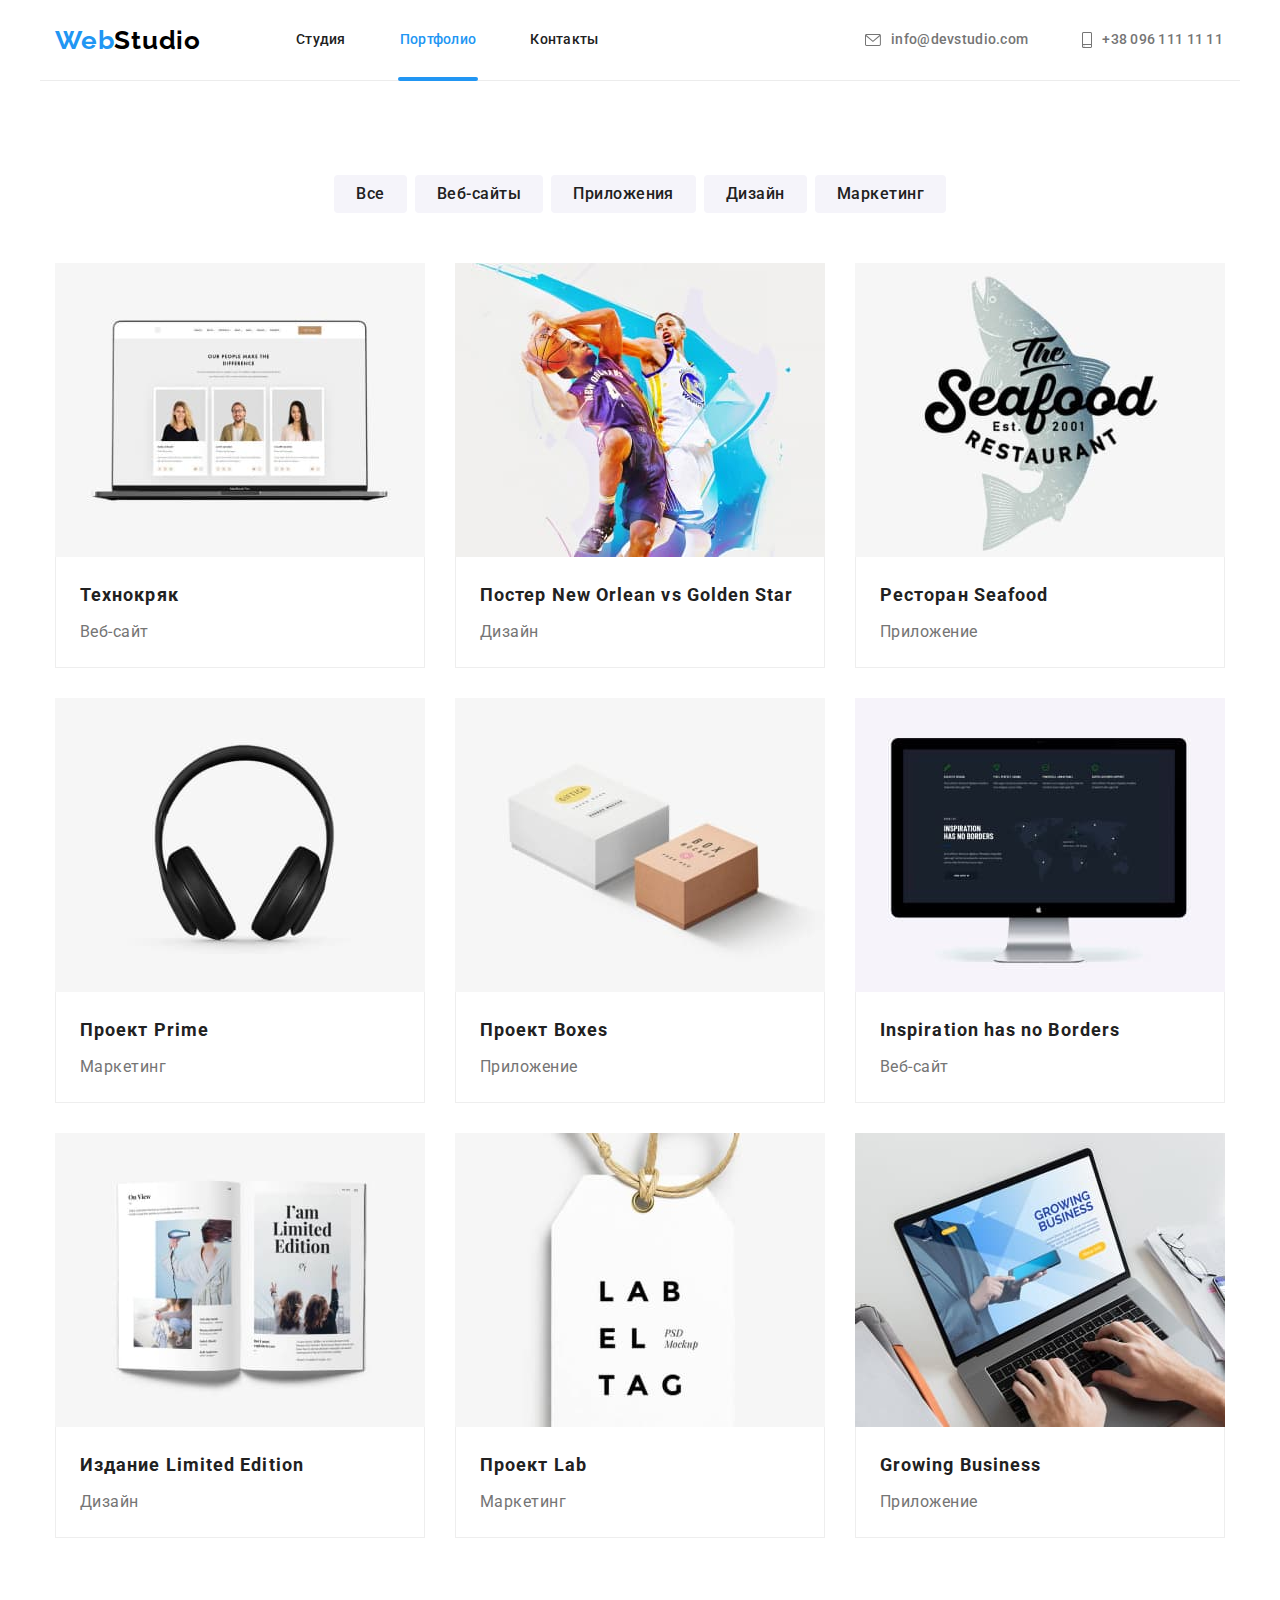
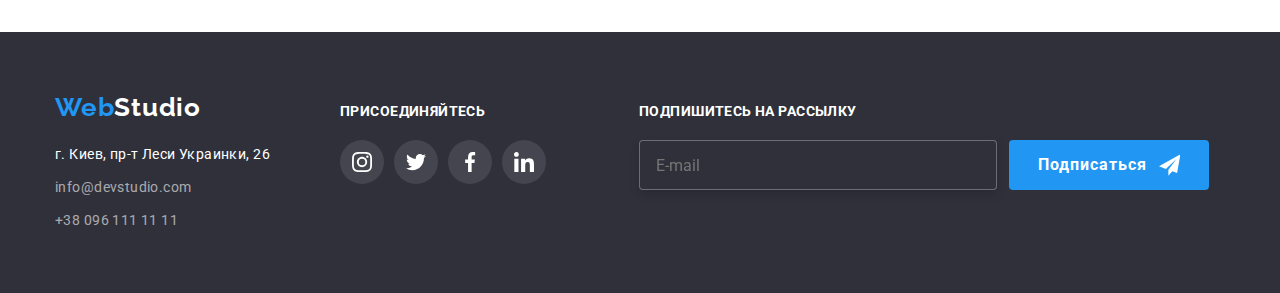
==== portfolio.html @ 9e5426b4 "клонирует файлы с прошлой работы" ====
<!DOCTYPE html>
<html lang="ru">
  <head>
    <meta charset="UTF-8" />
    <meta http-equiv="X-UA-Compatible" content="IE=edge" />
    <meta name="viewport" content="width=device-width, initial-scale=1.0" />
    <title>Cтудия</title>
    <link
      rel="stylesheet"
      href="https://cdnjs.cloudflare.com/ajax/libs/modern-normalize/1.1.0/modern-normalize.min.css"
      integrity="sha512-wpPYUAdjBVSE4KJnH1VR1HeZfpl1ub8YT/NKx4PuQ5NmX2tKuGu6U/JRp5y+Y8XG2tV+wKQpNHVUX03MfMFn9Q=="
      crossorigin="anonymous"
      referrerpolicy="no-referrer"
    />
    <link rel="preconnect" href="https://fonts.googleapis.com" />
    <link rel="preconnect" href="https://fonts.gstatic.com" crossorigin />
    <link
      href="https://fonts.googleapis.com/css2?family=Raleway:wght@700&family=Roboto:wght@400;500;700;900&display=swap"
      rel="stylesheet"
    />
    <link
      rel="stylesheet"
      href="https://cdnjs.cloudflare.com/ajax/libs/modern-normalize/1.1.0/modern-normalize.min.css"
    />
    <!--<link rel="stylesheet" href="./css/styles.css" />-->
    <link rel="stylesheet" href="./css/main.min.css" />
  </head>

  <body>
    <!--шапка-->
    <header class="header">
      <div class="header__page container">
        <nav class="navigation">
          <a lang="en" href="./index.html" class="logo header__logo"
            ><span lang="en" class="current">Web</span>Studio</a
          >
          <ul class="navigation__list list">
            <li class="navigation__item">
              <a href="./index.html" class="navigation__link link">Студия</a>
            </li>
            <li class="navigation__item">
              <a href="./portfolio.html " class="navigation__link current link">Портфолио</a>
            </li>
            <li class="navigation__item">
              <a href="./index.html" class="navigation__link link">Контакты</a>
            </li>
          </ul>
        </nav>

        <ul class="contacs header-contacs list">
          <li class="contacs__item">
            <a lang="en" href="mailto:info@devstudio.com" class="contacs__mail link">
              <svg class="contacs__icon" width="16" height="12">
                <use href="./images/icons.svg#icon-envelope"></use>
              </svg>
              info@devstudio.com</a
            >
          </li>
          <li class="contacs__item">
            <a href="tel:+380961111111" class="contacs__tel link">
              <svg class="contacs__icon" width="10" height="16">
                <use href="./images/icons.svg#icon-smartphone"></use>
              </svg>
              +38 096 111 11 11</a
            >
          </li>
        </ul>
      </div>
    </header>

    <!--основное (уникалное) содержание-->

    <main>
      <section class="projects section">
        <div class="container">
          <h1 class="visually-hidden">Работы</h1>
          <ul class="projects-list list">
            <li class="projects-item">
              <button type="button" class="button projects-primery link">Все</button>
            </li>
            <li>
              <button type="button" class="button projects-secondary link">Веб-сайты</button>
            </li>
            <li>
              <button type="button" class="button projects-secondary link">Приложения</button>
            </li>
            <li>
              <button type="button" class="button projects-secondary link">Дизайн</button>
            </li>
            <li>
              <button type="button" class="button projects-secondary link">Маркетинг</button>
            </li>
          </ul>

          <ul class="work-list list">
            <li class="work-item">
              <a href="#" class="work-gallery-link link">
                <div class="work-top-wrap">
                  <img
                    src="./images/veb-site1.jpg"
                    alt="Веб-сайт на экране ноутбука"
                    width="370"
                    height="294"
                    class="work-img"
                  />
                  <p class="work-top-text">
                    Ресурс предлагает комплексные предложения с разным уровнем функционала и
                    сервисов. Все это позволит посетителю получить исчерпывающие сведения о компании
                    или частном лице.
                  </p>
                </div>

                <div class="work-wrap">
                  <h2 class="work-title">Технокряк</h2>
                  <p class="work-text">Веб-сайт</p>
                </div>
              </a>
            </li>
            <li class="work-item">
              <a href="#" class="work-gallery-link link">
                <div class="work-top-wrap">
                  <img
                    src="./images/design1.jpg"
                    alt="Постер с двумя баскетболистами"
                    width="370"
                    height="294"
                    class="work-img"
                  />
                  <p class="work-top-text">
                    Ресурс предлагает комплексные предложения с разным уровнем функционала и
                    сервисов. Все это позволит посетителю получить исчерпывающие сведения о компании
                    или частном лице.
                  </p>
                </div>

                <div class="work-wrap">
                  <h2 class="work-title">
                    Постер <span lang="en">New Orlean vs Golden Star</span>
                  </h2>
                  <p class="work-text">Дизайн</p>
                </div>
              </a>
            </li>

            <li class="work-item">
              <a href="#" class="work-gallery-link link">
                <div class="work-top-wrap">
                  <img
                    src="./images/application1.jpg"
                    alt="Логотип ресторана"
                    width="370"
                    height="294"
                    class="work-img"
                  />
                  <p class="work-top-text">
                    Ресурс предлагает комплексные предложения с разным уровнем функционала и
                    сервисов. Все это позволит посетителю получить исчерпывающие сведения о компании
                    или частном лице.
                  </p>
                </div>

                <div class="work-wrap">
                  <h2 class="work-title">Ресторан <span lang="en">Seafood</span></h2>
                  <p class="work-text">Приложение</p>
                </div>
              </a>
            </li>

            <li class="work-item">
              <a href="#" class="work-gallery-link link">
                <div class="work-top-wrap">
                  <img
                    src="./images/marketing1.jpg"
                    alt="Беспроводные наушники"
                    width="370"
                    height="294"
                    class="work-img"
                  />
                  <p class="work-top-text">
                    Ресурс предлагает комплексные предложения с разным уровнем функционала и
                    сервисов. Все это позволит посетителю получить исчерпывающие сведения о компании
                    или частном лице.
                  </p>
                </div>

                <div class="work-wrap">
                  <h2 class="work-title">Проект <span lang="en">Prime</span></h2>
                  <p class="work-text">Маркетинг</p>
                </div>
              </a>
            </li>

            <li class="work-item">
              <a href="#" class="work-gallery-link link">
                <div class="work-top-wrap">
                  <img
                    src="./images/application2.jpg"
                    alt="Две коробки"
                    width="370"
                    height="294"
                    class="work-img"
                  />
                  <p class="work-top-text">
                    Ресурс предлагает комплексные предложения с разным уровнем функционала и
                    сервисов. Все это позволит посетителю получить исчерпывающие сведения о компании
                    или частном лице.
                  </p>
                </div>

                <div class="work-wrap">
                  <h2 class="work-title">Проект <span lang="en">Boxes</span></h2>
                  <p class="work-text">Приложение</p>
                </div>
              </a>
            </li>

            <li class="work-item">
              <a href="#" class="work-gallery-link link">
                <div class="work-top-wrap">
                  <img
                    src="./images/veb-site2.jpg"
                    alt="Монитор компьютера"
                    width="370"
                    height="294"
                    class="work-img"
                  />
                  <p class="work-top-text">
                    Ресурс предлагает комплексные предложения с разным уровнем функционала и
                    сервисов. Все это позволит посетителю получить исчерпывающие сведения о компании
                    или частном лице.
                  </p>
                </div>

                <div class="work-wrap">
                  <h2 class="work-title" lang="en">Inspiration has no Borders</h2>
                  <p class="work-text">Веб-сайт</p>
                </div>
              </a>
            </li>

            <li class="work-item">
              <a href="#" class="work-gallery-link link">
                <div class="work-top-wrap">
                  <img
                    src="./images/design2.jpg"
                    alt="Открытя книга"
                    width="370"
                    height="294"
                    class="work-img"
                  />
                  <p class="work-top-text">
                    Ресурс предлагает комплексные предложения с разным уровнем функционала и
                    сервисов. Все это позволит посетителю получить исчерпывающие сведения о компании
                    или частном лице.
                  </p>
                </div>

                <div class="work-wrap">
                  <h2 class="work-title">Издание <span lang="en">Limited Edition</span></h2>
                  <p class="work-text">Дизайн</p>
                </div>
              </a>
            </li>

            <li class="work-item">
              <a href="#" class="work-gallery-link link">
                <div class="work-top-wrap">
                  <img
                    src="./images/marketing2.jpg"
                    alt="Бирка лейбла"
                    width="370"
                    height="294"
                    class="work-img"
                  />
                  <p class="work-top-text">
                    Ресурс предлагает комплексные предложения с разным уровнем функционала и
                    сервисов. Все это позволит посетителю получить исчерпывающие сведения о компании
                    или частном лице.
                  </p>
                </div>

                <div class="work-wrap">
                  <h2 class="work-title">Проект <span lang="en">Lab</span></h2>
                  <p class="work-text">Маркетинг</p>
                </div>
              </a>
            </li>

            <li class="work-item">
              <a href="#" class="work-gallery-link link">
                <div class="work-top-wrap">
                  <img
                    src="./images/application3.jpg"
                    alt="Приложение на экране ноутбука"
                    width="370"
                    height="294"
                    class="work-img"
                  />
                  <p class="work-top-text">
                    Ресурс предлагает комплексные предложения с разным уровнем функционала и
                    сервисов. Все это позволит посетителю получить исчерпывающие сведения о компании
                    или частном лице.
                  </p>
                </div>

                <div class="work-wrap">
                  <h2 class="work-title" lang="en">Growing Business</h2>
                  <p class="work-text">Приложение</p>
                </div>
              </a>
            </li>
          </ul>
        </div>
      </section>
    </main>

    <!--подвал-->
    <footer class="footer">
      <div class="footer-container container">
        <div class="footer-box-first">
          <a lang="en" href="" class="footer-logo"
            ><span lang="en" class="current">Web</span>Studio</a
          >
          <address class="footer-address">
            <ul class="footer-list list">
              <li class="footer-item">
                <a
                  href="https://goo.gl/maps/ZX4bR6mTC4rTTTyX7"
                  target="_blank"
                  rel="noopener nofollow noreferrer"
                  class="footer-map aside link"
                  >г. Киев, пр-т Леси Украинки, 26</a
                >
              </li>
              <li class="footer-item">
                <a lang="en" href="mailto:info@devstudio.com" class="footer-mail aside link"
                  >info@devstudio.com</a
                >
              </li>
              <li class="footer-item">
                <a href="tel:+380961111111" class="footer-tel aside link">+38 096 111 11 11</a>
              </li>
            </ul>
          </address>
        </div>

        <div class="footer-box-second">
          <p class="footer-text">присоединяйтесь</p>

          <ul class="footer-soc list">
            <li class="footer-soc-item">
              <a href="#" class="footer-soc-link link">
                <svg class="footer-soc-icon" width="20" height="20">
                  <use href="./images/icons.svg#icon-instagram"></use>
                </svg>
              </a>
            </li>

            <li class="footer-soc-item">
              <a href="#" class="footer-soc-link link">
                <svg class="footer-soc-icon" width="20" height="20">
                  <use href="./images/icons.svg#icon-twitter"></use>
                </svg>
              </a>
            </li>

            <li class="footer-soc-item">
              <a href="#" class="footer-soc-link link">
                <svg class="footer-soc-icon" width="20" height="20">
                  <use href="./images/icons.svg#icon-facebook"></use>
                </svg>
              </a>
            </li>

            <li class="footer-soc-item">
              <a href="#" class="footer-soc-link link">
                <svg class="footer-soc-icon" width="20" height="20">
                  <use href="./images/icons.svg#icon-linkedin"></use>
                </svg>
              </a>
            </li>
          </ul>
        </div>
        <div class="distribution">
          <strong class="distribution-text">Подпишитесь на рассылку</strong>
          <form class="distribution-form">
            <input
              type="email"
              name="email-footer"
              placeholder="E-mail"
              class="footer-mail-input"
            />
            <button type="submit" class="footer-email button">
              Подписаться
              <svg class="footer-letter-icon" width="24" height="24">
                <use href="./images/icons.svg#icon-letter"></use>
              </svg>
            </button>
          </form>
        </div>
      </div>
    </footer>
  </body>
</html>
---- css/main.min.css ----
p,h1,h2,h3,h4,h5,h6{margin:0}html{-webkit-box-sizing:border-box;box-sizing:border-box}*,*::before,*::after{-webkit-box-sizing:inherit;box-sizing:inherit}body{font-family:"Roboto",sans-serif;background-color:var(--primery-background-color);color:var(--primery-text-color);margin:0}.list{padding:0;margin:0;list-style:none}.link{text-decoration:none}img{display:block;max-width:100%;height:auto}.section{padding-top:94px;padding-bottom:94px}.visually-hidden{position:absolute;white-space:nowrap;width:1px;height:1px;overflow:hidden;border:0;padding:0;clip:rect(0 0 0 0);-webkit-clip-path:inset(50%);clip-path:inset(50%);margin:-1px}:root{--primery-text-color: #212121;--text-color-white: #ffffff;--text-color-gray: #757575;--secondary-text-color: rgba(255, 255, 255, 0.6);--accent-color: #2196f3;--primery-background-color: #ffffff;--background-color-section: #2f303a;--primery-background-color-btn: #f5f4fa;--primery-icon-background: #afb1b8;--background-color-overlay: rgba(33, 150, 243, 0.9);--background-color-backdrop: rgba(0, 0, 0, 0.2);--card-set-gap: 30px}.container{width:1200px;padding-left:15px;padding-right:15px;margin-left:auto;margin-right:auto}.button{display:inline-block;font-family:inherit;cursor:pointer;background-color:var(--accent-color);color:var(--primery-text-color);text-align:center;border:none}.button.hero-primery{padding:10px 32px;min-width:200px;border-radius:4px;-webkit-transition-property:color,background-color,-webkit-box-shadow;transition-property:color,background-color,-webkit-box-shadow;transition-property:color,background-color,box-shadow;transition-property:color,background-color,box-shadow,-webkit-box-shadow;-webkit-transition-duration:250ms;transition-duration:250ms;-webkit-transition-timing-function:cubic-bezier(0.4, 0, 0.2, 1);transition-timing-function:cubic-bezier(0.4, 0, 0.2, 1);font-weight:700;font-size:16px;line-height:1.88;letter-spacing:.06em;-webkit-box-align:center;-ms-flex-align:center;align-items:center;text-align:center;color:var(--text-color-white)}.button.hero-primery:hover,.button.hero-primery:focus{color:var(--primery-text-color);background-color:var(--primery-background-color-btn)}.button.projects-primery,.button.projects-secondary{padding:6px 22px;min-width:73px;border-radius:4px;-webkit-transition-property:color,background-color,-webkit-box-shadow;transition-property:color,background-color,-webkit-box-shadow;transition-property:color,background-color,box-shadow;transition-property:color,background-color,box-shadow,-webkit-box-shadow;-webkit-transition-duration:250ms;transition-duration:250ms;-webkit-transition-timing-function:cubic-bezier(0.4, 0, 0.2, 1);transition-timing-function:cubic-bezier(0.4, 0, 0.2, 1);font-weight:500;font-size:16px;line-height:1.62;letter-spacing:.03em;text-align:center;color:var(--primery-text-color);background-color:var(--primery-background-color-btn)}.button.projects-primery:hover,.button.projects-primery:focus{color:var(--text-color-white);background-color:var(--accent-color);-webkit-box-shadow:0px 3px 1px rgba(0,0,0,.1),0px 1px 2px rgba(0,0,0,.08),0px 2px 2px rgba(0,0,0,.12);box-shadow:0px 3px 1px rgba(0,0,0,.1),0px 1px 2px rgba(0,0,0,.08),0px 2px 2px rgba(0,0,0,.12)}.button.projects-secondary:hover,.button.projects-secondary:focus{color:var(--text-color-white);background-color:var(--accent-color);-webkit-box-shadow:0px 3px 1px rgba(0,0,0,.1),0px 1px 2px rgba(0,0,0,.08),0px 2px 2px rgba(0,0,0,.12);box-shadow:0px 3px 1px rgba(0,0,0,.1),0px 1px 2px rgba(0,0,0,.08),0px 2px 2px rgba(0,0,0,.12)}.backdrop{position:fixed;top:0;left:0;width:100%;height:100%;visibility:visible;opacity:1;-webkit-transition-property:opacity,visibility;transition-property:opacity,visibility;-webkit-transition-duration:500ms;transition-duration:500ms;-webkit-transition-timing-function:cubic-bezier(0.4, 0, 0.2, 1);transition-timing-function:cubic-bezier(0.4, 0, 0.2, 1);background-color:var(--background-color-backdrop)}.backdrop.is-hidden{opacity:0;visibility:hidden;pointer-events:none}.modal{position:absolute;width:528px;height:581px;top:50%;left:50%;padding:40px;-webkit-transform:translate(-50%, -50%) scale(1) rotate(0);transform:translate(-50%, -50%) scale(1) rotate(0);-webkit-transition-property:min-height,-webkit-transform,-webkit-box-shadow;transition-property:min-height,-webkit-transform,-webkit-box-shadow;transition-property:transform,min-height,box-shadow;transition-property:transform,min-height,box-shadow,-webkit-transform,-webkit-box-shadow;-webkit-transition-duration:500ms;transition-duration:500ms;-webkit-transition-timing-function:cubic-bezier(0.4, 0, 0.2, 1);transition-timing-function:cubic-bezier(0.4, 0, 0.2, 1);border-radius:4px;-webkit-box-shadow:0px 1px 3px rgba(0,0,0,.12),0px 1px 1px rgba(0,0,0,.14),0px 2px 1px rgba(0,0,0,.2);box-shadow:0px 1px 3px rgba(0,0,0,.12),0px 1px 1px rgba(0,0,0,.14),0px 2px 1px rgba(0,0,0,.2);background-color:var(--primery-background-color)}.backdrop.is-hidden .modal{-webkit-transform:translate(-50%, -50%) scale(0) rotate(-180deg);transform:translate(-50%, -50%) scale(0) rotate(-180deg);min-width:0}.modal-close{position:absolute;display:-webkit-box;display:-ms-flexbox;display:flex;top:8px;right:8px;padding:0;width:30px;height:30px;border-radius:50%;-webkit-box-align:center;-ms-flex-align:center;align-items:center;-webkit-box-pack:center;-ms-flex-pack:center;justify-content:center;background-color:var(--primery-background-color);border:1px solid rgba(0,0,0,.1);cursor:pointer}.backdrop-icon{width:18px;height:18px;-webkit-box-align:center;-ms-flex-align:center;align-items:center;-webkit-box-pack:center;-ms-flex-pack:center;justify-content:center;-webkit-transition-property:fill;transition-property:fill;-webkit-transition-duration:250ms;transition-duration:250ms;-webkit-transition-timing-function:cubic-bezier(0.4, 0, 0.2, 1);transition-timing-function:cubic-bezier(0.4, 0, 0.2, 1)}.modal-close:hover .backdrop-icon,.modal-close:focus .backdrop-icon{fill:var(--accent-color)}.modal-title{margin-bottom:12px;font-weight:700;font-size:20px;line-height:1.15;letter-spacing:.03em;text-align:center;color:var(--primery-text-color)}.input-field{margin-bottom:10px}.input-title{display:block;margin-bottom:4px;font-size:12px;line-height:1.17;letter-spacing:.01em;color:var(--text-color-gray)}.input-wrap{position:relative}.form-input{width:100%;height:40px;padding-left:42px;font-size:14px;line-height:1.14;letter-spacing:.01em;border:1px solid rgba(33,33,33,.2);border-radius:4px;color:var(--primery-text-color);outline-color:var(--accent-color);-webkit-transition-property:border;transition-property:border;-webkit-transition-duration:250ms;transition-duration:250ms;-webkit-transition-timing-function:cubic-bezier(0.4, 0, 0.2, 1);transition-timing-function:cubic-bezier(0.4, 0, 0.2, 1)}.form-input:focus{outline-color:var(--accent-color)}.input-icon{position:absolute;left:12px;top:50%;-webkit-transform:translateY(-50%);transform:translateY(-50%);-webkit-transition-property:fill;transition-property:fill;-webkit-transition-duration:250ms;transition-duration:250ms;-webkit-transition-timing-function:cubic-bezier(0.4, 0, 0.2, 1);transition-timing-function:cubic-bezier(0.4, 0, 0.2, 1)}.form-input:focus+.input-icon{fill:var(--accent-color)}.input-comment{margin-bottom:20px}.comment-text{display:block;width:100%;height:120px;padding:12px 16px;resize:none;border:1px solid rgba(33,33,33,.2);border-radius:4px;font-size:12px;line-height:1.17;letter-spacing:.01em;color:var(--primery-text-color)}.comment-text:focus{outline-color:var(--accent-color)}.comment-text::-webkit-input-placeholder{font-size:14px;line-height:1.14;letter-spacing:.01em;color:rgba(117,117,117,.5)}.comment-text::-moz-placeholder{font-size:14px;line-height:1.14;letter-spacing:.01em;color:rgba(117,117,117,.5)}.comment-text:-ms-input-placeholder{font-size:14px;line-height:1.14;letter-spacing:.01em;color:rgba(117,117,117,.5)}.comment-text::-ms-input-placeholder{font-size:14px;line-height:1.14;letter-spacing:.01em;color:rgba(117,117,117,.5)}.comment-text::placeholder{font-size:14px;line-height:1.14;letter-spacing:.01em;color:rgba(117,117,117,.5)}.input-check:checked+.check-text .check-icon{fill:var(--primery-background-color)}.check-text{display:-webkit-box;display:-ms-flexbox;display:flex;-webkit-box-pack:center;-ms-flex-pack:center;justify-content:center;-webkit-box-align:center;-ms-flex-align:center;align-items:center;margin-bottom:30px;font-size:14px;line-height:1.71;letter-spacing:.03em;color:var(--text-color-gray)}.check-text span{display:-webkit-box;display:-ms-flexbox;display:flex;-webkit-box-align:center;-ms-flex-align:center;align-items:center;-webkit-box-pack:center;-ms-flex-pack:center;justify-content:center;width:16px;height:15px;border:2px solid #212121;border-radius:2px;margin-right:7px;-webkit-transition-property:background-color,border-color;transition-property:background-color,border-color;-webkit-transition-duration:250ms;transition-duration:250ms;-webkit-transition-timing-function:cubic-bezier(0.4, 0, 0.2, 1);transition-timing-function:cubic-bezier(0.4, 0, 0.2, 1)}.input-check:focus+.check-text span{border-color:var(--accent-color)}.input-check:checked+.check-text span{background-color:var(--accent-color);border-color:var(--accent-color)}.check-icon{fill:rgba(0,0,0,0);-webkit-transition-property:fill;transition-property:fill;-webkit-transition-duration:250ms;transition-duration:250ms;-webkit-transition-timing-function:cubic-bezier(0.4, 0, 0.2, 1);transition-timing-function:cubic-bezier(0.4, 0, 0.2, 1)}.input-contract{display:-webkit-box;display:-ms-flexbox;display:flex;margin-left:3px;-webkit-box-align:center;-ms-flex-align:center;align-items:center;-webkit-box-pack:center;-ms-flex-pack:center;justify-content:center;font-family:inherit;-webkit-text-decoration-line:underline;text-decoration-line:underline;color:var(--accent-color)}.input-button{display:-webkit-box;display:-ms-flexbox;display:flex;margin:0 auto;padding:10px 56px;min-width:200px;border-radius:4px;-webkit-transition-property:color,background-color,-webkit-box-shadow;transition-property:color,background-color,-webkit-box-shadow;transition-property:color,background-color,box-shadow;transition-property:color,background-color,box-shadow,-webkit-box-shadow;-webkit-transition-duration:250ms;transition-duration:250ms;-webkit-transition-timing-function:cubic-bezier(0.4, 0, 0.2, 1);transition-timing-function:cubic-bezier(0.4, 0, 0.2, 1);font-weight:700;font-size:16px;line-height:1.88;letter-spacing:.06em;-webkit-box-align:center;-ms-flex-align:center;align-items:center;text-align:center;color:var(--text-color-white)}.button.input-button:hover,.button.input-button:focus{color:var(--text-color-white);background-color:#188ce8;-webkit-box-shadow:0px 4px 4px rgba(0,0,0,.15);box-shadow:0px 4px 4px rgba(0,0,0,.15)}.header__page{border-bottom:1px solid #ececec}.header__page.container{display:-webkit-box;display:-ms-flexbox;display:flex}.navigation,.navigation__list,.contacs{display:-webkit-box;display:-ms-flexbox;display:flex;-webkit-box-align:center;-ms-flex-align:center;align-items:center}.header__logo{margin-right:93px;color:#000}.header__logo,.current{font-family:"Raleway",sans-serif;font-weight:700;font-size:26px;line-height:1.19;letter-spacing:.03em;text-decoration:none}.current{color:var(--accent-color)}.navigation__list .current{color:var(--accent-color)}.navigation__list{display:-webkit-box;display:-ms-flexbox;display:flex;-webkit-column-gap:50px;-moz-column-gap:50px;column-gap:50px}.navigation__link{padding:32px 2px;display:block;position:relative;-webkit-transition-property:color;transition-property:color;-webkit-transition-duration:250ms;transition-duration:250ms;-webkit-transition-timing-function:cubic-bezier(0.4, 0, 0.2, 1);transition-timing-function:cubic-bezier(0.4, 0, 0.2, 1);font-family:inherit;font-weight:500;font-size:14px;line-height:1.14;letter-spacing:.02em;color:var(--primery-text-color)}.navigation__link:hover,.navigation__link:focus{color:var(--accent-color)}.navigation__link.current::after{content:"";position:absolute;left:0;bottom:-1px;display:block;width:100%;height:4px;border-radius:2px;background-color:currentColor}.header-contacs{margin-left:auto;-webkit-column-gap:50px;-moz-column-gap:50px;column-gap:50px}.contacs__mail,.contacs__tel{display:-webkit-box;display:-ms-flexbox;display:flex;padding:32px 2px;-webkit-box-align:center;-ms-flex-align:center;align-items:center;height:100%;width:100%;font-weight:500;font-size:14px;line-height:1.14;letter-spacing:.02em;font-size:14px;line-height:1.14;letter-spacing:.02em;color:var(--text-color-gray);-webkit-transition-property:color;transition-property:color;-webkit-transition-duration:250ms;transition-duration:250ms;-webkit-transition-timing-function:cubic-bezier(0.4, 0, 0.2, 1);transition-timing-function:cubic-bezier(0.4, 0, 0.2, 1)}.contacs__mail:hover,.contacs__mail:focus{color:var(--accent-color)}.contacs__tel:hover,.contacs__tel:focus{color:var(--accent-color)}.contacs__icon{fill:currentColor;margin-right:10px}.hero{text-align:center;max-width:1600px;padding:200px 0;height:600px;margin-left:auto;margin-right:auto;background-repeat:no-repeat;background-position:center;background-size:cover;background-color:var(--background-color-section);background-image:-webkit-gradient(linear, left top, left bottom, from(rgba(47, 48, 58, 0.4)), to(rgba(47, 48, 58, 0.4))),url(../images/hero-bg.jpg);background-image:linear-gradient(rgba(47, 48, 58, 0.4), rgba(47, 48, 58, 0.4)),url(../images/hero-bg.jpg)}.hero-title{margin-left:auto;margin-right:auto;width:696px;margin-bottom:30px;font-weight:900;font-size:44px;line-height:1.36;letter-spacing:.06em;text-transform:uppercase;color:var(--text-color-white)}.feature__list{display:-webkit-box;display:-ms-flexbox;display:flex;-webkit-column-gap:30px;-moz-column-gap:30px;column-gap:30px;-webkit-box-align:center;-ms-flex-align:center;align-items:center}.feature__icon{display:-webkit-box;display:-ms-flexbox;display:flex;width:270px;height:120px;margin-bottom:30px;-webkit-box-align:center;-ms-flex-align:center;align-items:center;-webkit-box-pack:center;-ms-flex-pack:center;justify-content:center;border-radius:4px;background-color:var(--primery-background-color-btn)}.feature__title{margin-top:0;margin-bottom:10px;font-weight:700;font-size:14px;line-height:1.14;letter-spacing:.03em;text-transform:uppercase;color:var(--primery-text-color)}.feature__text{max-width:270px;font-size:14px;line-height:1.71;letter-spacing:.03em;color:var(--text-color-gray)}.about.section{padding-top:0}.about-title{margin-bottom:50px;-webkit-box-align:center;-ms-flex-align:center;align-items:center;font-weight:700;font-size:36px;line-height:1.16;letter-spacing:.03em;text-align:center;color:var(--primery-text-color)}.about-list{display:-webkit-box;display:-ms-flexbox;display:flex;text-align:center;gap:30px}.about-wrap{position:relative}.about-item{width:calc((100% - 60px)/3)}.about-text{position:absolute;display:-webkit-box;display:-ms-flexbox;display:flex;bottom:0;right:0;width:100%;height:70px;-webkit-box-pack:center;-ms-flex-pack:center;justify-content:center;-webkit-box-align:center;-ms-flex-align:center;align-items:center;font-weight:700;font-size:14px;line-height:1.14;letter-spacing:.03em;text-align:center;text-transform:uppercase;color:var(--text-color-white);background:rgba(47,48,58,.8)}.command{background-color:#f5f4fa}.command__title{margin-bottom:50px;font-weight:700;font-size:36px;line-height:1.16;letter-spacing:.03em;text-align:center;color:var(--primery-text-color)}.command__list{display:-webkit-box;display:-ms-flexbox;display:flex;gap:30px;-webkit-box-align:center;-ms-flex-align:center;align-items:center}.command__item{width:calc((100% - 90px)/4);background:var(--primery-background-color);-webkit-box-shadow:0px 1px 3px rgba(0,0,0,.12),0px 1px 1px rgba(0,0,0,.14),0px 2px 1px rgba(0,0,0,.2);box-shadow:0px 1px 3px rgba(0,0,0,.12),0px 1px 1px rgba(0,0,0,.14),0px 2px 1px rgba(0,0,0,.2);border-radius:0px 0px 4px 4px}.command__wrap{padding-top:30px;padding-bottom:30px}.command__after-title{margin-bottom:10px;font-weight:500;font-size:16px;line-height:1.19;letter-spacing:.03em;text-align:center;color:var(--primery-text-color)}.command__text{margin-bottom:16px;text-align:center;font-size:16px;line-height:1.17;letter-spacing:.03em;color:var(--text-color-gray)}.command__soc{display:-webkit-box;display:-ms-flexbox;display:flex;-webkit-box-pack:center;-ms-flex-pack:center;justify-content:center;gap:10px}.soc__link{background-color:var(--primery-background-color)}.soc__link:hover,.soc__link:focus{background-color:var(--accent-color)}.soc__link{width:44px;height:44px;border-radius:50%;display:-webkit-box;display:-ms-flexbox;display:flex;-webkit-box-align:center;-ms-flex-align:center;align-items:center;-webkit-box-pack:center;-ms-flex-pack:center;justify-content:center;-webkit-transition-property:background-color;transition-property:background-color;-webkit-transition-duration:250ms;transition-duration:250ms;-webkit-transition-timing-function:cubic-bezier(0.4, 0, 0.2, 1);transition-timing-function:cubic-bezier(0.4, 0, 0.2, 1)}.soc__icon{fill:var(--primery-icon-background);-webkit-transition-property:fill;transition-property:fill;-webkit-transition-duration:250ms;transition-duration:250ms;-webkit-transition-timing-function:cubic-bezier(0.4, 0, 0.2, 1);transition-timing-function:cubic-bezier(0.4, 0, 0.2, 1)}.soc__link:hover .soc__icon,.soc__link:focus .soc__icon{fill:var(--primery-background-color)}.сlients-title{margin-bottom:50px;-webkit-box-align:center;-ms-flex-align:center;align-items:center;font-weight:700;font-size:36px;line-height:1.17;letter-spacing:.03em;text-align:center;color:var(--primery-text-color)}.сlients-list{display:-webkit-box;display:-ms-flexbox;display:flex;-webkit-box-align:center;-ms-flex-align:center;align-items:center;-webkit-box-pack:center;-ms-flex-pack:center;justify-content:center;gap:30px}.сlients-item{width:170px;height:92px}.clients-link{width:100%;height:100%;border:1px solid #afb1b8;border-radius:4px;display:-webkit-box;display:-ms-flexbox;display:flex;-webkit-box-align:center;-ms-flex-align:center;align-items:center;-webkit-box-pack:center;-ms-flex-pack:center;justify-content:center;fill:var(--accent-color);-webkit-transition-property:border-color;transition-property:border-color;-webkit-transition-duration:250ms;transition-duration:250ms;-webkit-transition-timing-function:cubic-bezier(0.4, 0, 0.2, 1);transition-timing-function:cubic-bezier(0.4, 0, 0.2, 1)}.clients-link:hover,.clients-link:focus{border-color:var(--accent-color)}.clients-icon{fill:var(--primery-icon-background);-webkit-transition-property:fill;transition-property:fill;-webkit-transition-duration:250ms;transition-duration:250ms;-webkit-transition-timing-function:cubic-bezier(0.4, 0, 0.2, 1);transition-timing-function:cubic-bezier(0.4, 0, 0.2, 1)}.clients-link:hover .clients-icon,.clients-link:focus .clients-icon{fill:var(--accent-color)}.projects-list{display:-webkit-box;display:-ms-flexbox;display:flex;-webkit-box-pack:center;-ms-flex-pack:center;justify-content:center;margin-bottom:50px;gap:8px}.work-list{display:-webkit-box;display:-ms-flexbox;display:flex;-ms-flex-wrap:wrap;flex-wrap:wrap;margin-left:calc(-1*var(--card-set-gap));margin-top:calc(-1*var(--card-set-gap))}.work-list>.work-item{-ms-flex-preferred-size:calc(33.3333333333% - var(--card-set-gap));flex-basis:calc(33.3333333333% - var(--card-set-gap));margin-left:var(--card-set-gap);margin-top:var(--card-set-gap)}.work-list .work-wrap{padding:20px 24px;border-right:1px solid #eee;border-bottom:1px solid #eee;border-left:1px solid #eee}.work-gallery-link{display:block;-webkit-transition-property:-webkit-box-shadow;transition-property:-webkit-box-shadow;transition-property:box-shadow;transition-property:box-shadow, -webkit-box-shadow;-webkit-transition-duration:250ms;transition-duration:250ms;-webkit-transition-timing-function:cubic-bezier(0.4, 0, 0.2, 1);transition-timing-function:cubic-bezier(0.4, 0, 0.2, 1)}.work-gallery-link:hover,.work-gallery-link:focus{-webkit-box-shadow:0px 1px 1px rgba(0,0,0,.12),0px 4px 4px rgba(0,0,0,.06),1px 4px 6px rgba(0,0,0,.16);box-shadow:0px 1px 1px rgba(0,0,0,.12),0px 4px 4px rgba(0,0,0,.06),1px 4px 6px rgba(0,0,0,.16)}.work-top-wrap{position:relative;overflow:hidden}.work-top-text{position:absolute;top:0;left:0;padding:63px 24px;height:100%;-webkit-transform:translateY(101%);transform:translateY(101%);-webkit-transition-property:-webkit-transform;transition-property:-webkit-transform;transition-property:transform;transition-property:transform, -webkit-transform;-webkit-transition-duration:250ms;transition-duration:250ms;-webkit-transition-timing-function:cubic-bezier(0.4, 0, 0.2, 1);transition-timing-function:cubic-bezier(0.4, 0, 0.2, 1);font-size:18px;line-height:1.56;letter-spacing:.03em;color:var(--text-color-white);background-color:var(--background-color-overlay)}.work-gallery-link:hover .work-top-text{-webkit-transform:translateY(0);transform:translateY(0)}.work-title{margin-bottom:4px;font-weight:700;font-size:18px;line-height:2;letter-spacing:.06em;color:var(--primery-text-color)}.work-text{font-size:16px;line-height:1.88;letter-spacing:.03em;color:var(--text-color-gray)}.footer{background-color:var(--background-color-section);padding-top:60px;padding-bottom:60px}.footer-container{display:-webkit-box;display:-ms-flexbox;display:flex;-webkit-box-align:baseline;-ms-flex-align:baseline;align-items:baseline}.footer-box-first{margin-right:70px}.footer-logo{display:inline-block;margin-bottom:20px;font-family:"Raleway",sans-serif;font-weight:700;font-size:26px;line-height:1.19;letter-spacing:.03em;text-decoration:none;color:var(--text-color-white)}.footer-address{font-style:normal}.footer-list .aside{font-size:14px;line-height:1.71;letter-spacing:.03em;color:var(--secondary-text-color);-webkit-transition-property:color;transition-property:color;-webkit-transition-duration:250ms;transition-duration:250ms;-webkit-transition-timing-function:cubic-bezier(0.4, 0, 0.2, 1);transition-timing-function:cubic-bezier(0.4, 0, 0.2, 1)}.footer-list .aside:hover,.footer-list .aside:focus{color:var(--accent-color)}.footer-list .footer-item:not(:last-child){margin-bottom:9px}.footer-list .footer-map{color:var(--text-color-white)}.footer-box-second{margin-right:93px}.footer-text{font-weight:700;font-size:14px;line-height:1.14;letter-spacing:.03em;text-transform:uppercase;margin-bottom:20px;color:var(--text-color-white)}.footer-soc{display:-webkit-box;display:-ms-flexbox;display:flex;-webkit-box-pack:center;-ms-flex-pack:center;justify-content:center;gap:10px}.footer-soc-link{width:44px;height:44px;border-radius:50%;display:-webkit-box;display:-ms-flexbox;display:flex;-webkit-box-align:center;-ms-flex-align:center;align-items:center;-webkit-box-pack:center;-ms-flex-pack:center;justify-content:center;-webkit-transition-property:background-color;transition-property:background-color;-webkit-transition-duration:250ms;transition-duration:250ms;-webkit-transition-timing-function:cubic-bezier(0.4, 0, 0.2, 1);transition-timing-function:cubic-bezier(0.4, 0, 0.2, 1);background-color:rgba(255,255,255,.1)}.footer-soc-link:hover,.footer-soc-link:focus{background-color:var(--accent-color)}.footer-soc-icon{fill:var(--primery-background-color);-webkit-transition-property:fill;transition-property:fill;-webkit-transition-duration:250ms;transition-duration:250ms;-webkit-transition-timing-function:cubic-bezier(0.4, 0, 0.2, 1);transition-timing-function:cubic-bezier(0.4, 0, 0.2, 1)}.footer-soc-link:hover .footer-soc-icon,.footer-soc-link:focus .footer-soc-icon{fill:var(--primery-background-color)}.distribution{width:570px}.distribution-text{display:block;margin-bottom:20px;font-weight:700;font-size:14px;line-height:1.14;letter-spacing:.03em;text-transform:uppercase;color:var(--primery-background-color)}.distribution-form{display:-webkit-box;display:-ms-flexbox;display:flex}.distribution-group::-webkit-input-placeholder{font-size:16px;line-height:1.25;letter-spacing:.03em;color:rgba(255,255,255,.6)}.distribution-group::-moz-placeholder{font-size:16px;line-height:1.25;letter-spacing:.03em;color:rgba(255,255,255,.6)}.distribution-group:-ms-input-placeholder{font-size:16px;line-height:1.25;letter-spacing:.03em;color:rgba(255,255,255,.6)}.distribution-group::-ms-input-placeholder{font-size:16px;line-height:1.25;letter-spacing:.03em;color:rgba(255,255,255,.6)}.distribution-group::placeholder{font-size:16px;line-height:1.25;letter-spacing:.03em;color:rgba(255,255,255,.6)}.footer-mail-input{width:100%;height:50px;padding:15px 16px;margin-right:12px;border:1px solid rgba(255,255,255,.3);-webkit-filter:drop-shadow(0px 4px 4px rgba(0, 0, 0, 0.15));filter:drop-shadow(0px 4px 4px rgba(0, 0, 0, 0.15));border-radius:4px;background-color:var(--background-color-section);color:var(--primery-background-color)}.footer-email.button{display:-webkit-box;display:-ms-flexbox;display:flex;-webkit-box-align:center;-ms-flex-align:center;align-items:center;-webkit-box-pack:center;-ms-flex-pack:center;justify-content:center;padding:10px 29px;min-width:200px;-webkit-transition-property:color,background-color,-webkit-box-shadow;transition-property:color,background-color,-webkit-box-shadow;transition-property:color,background-color,box-shadow;transition-property:color,background-color,box-shadow,-webkit-box-shadow;-webkit-transition-duration:250ms;transition-duration:250ms;-webkit-transition-timing-function:cubic-bezier(0.4, 0, 0.2, 1);transition-timing-function:cubic-bezier(0.4, 0, 0.2, 1);border-radius:4px;font-weight:700;font-size:16px;line-height:1.88;letter-spacing:.06em;color:var(--text-color-white)}.footer-email.button:hover,.footer-email.button:focus{color:var(--text-color-white);background-color:#188ce8;-webkit-box-shadow:0px 4px 4px rgba(0,0,0,.15);box-shadow:0px 4px 4px rgba(0,0,0,.15)}.footer-letter-icon{margin-left:12px;fill:var(--text-color-white)}/*# sourceMappingURL=main.min.css.map */
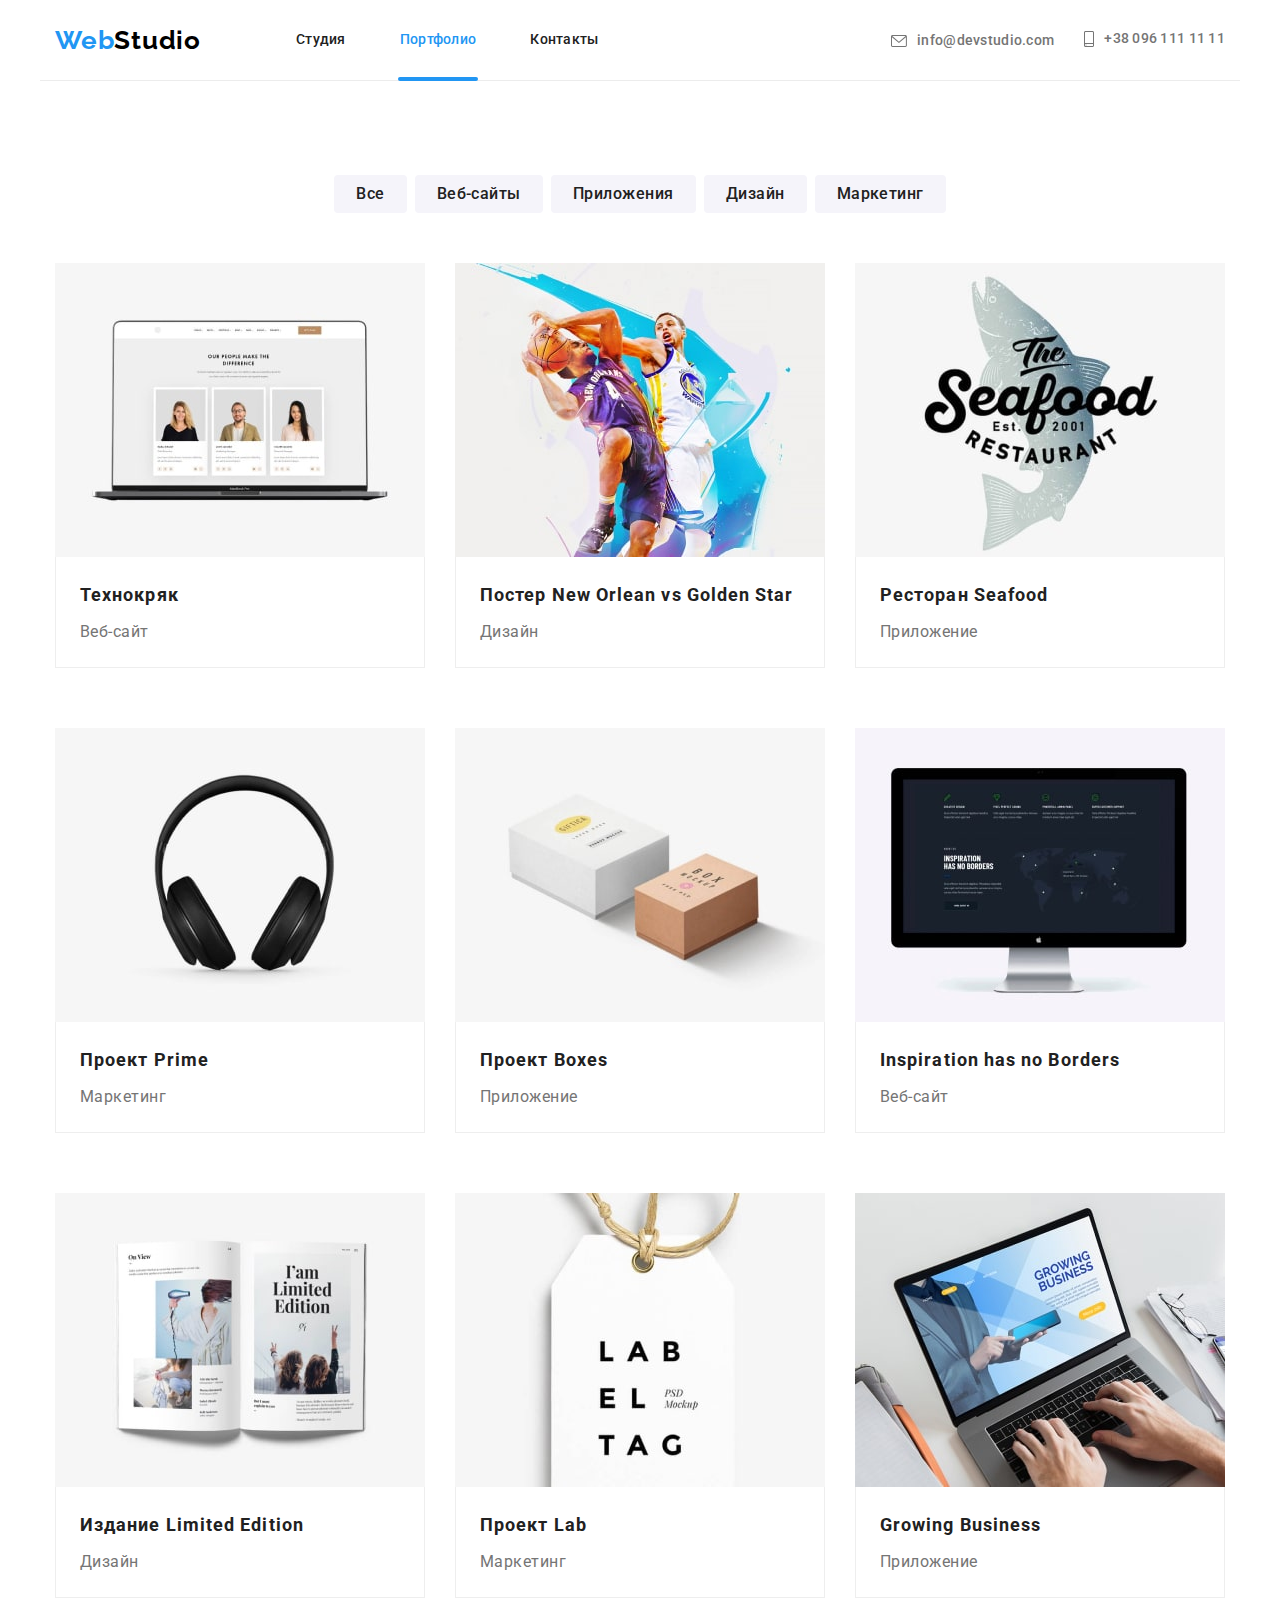
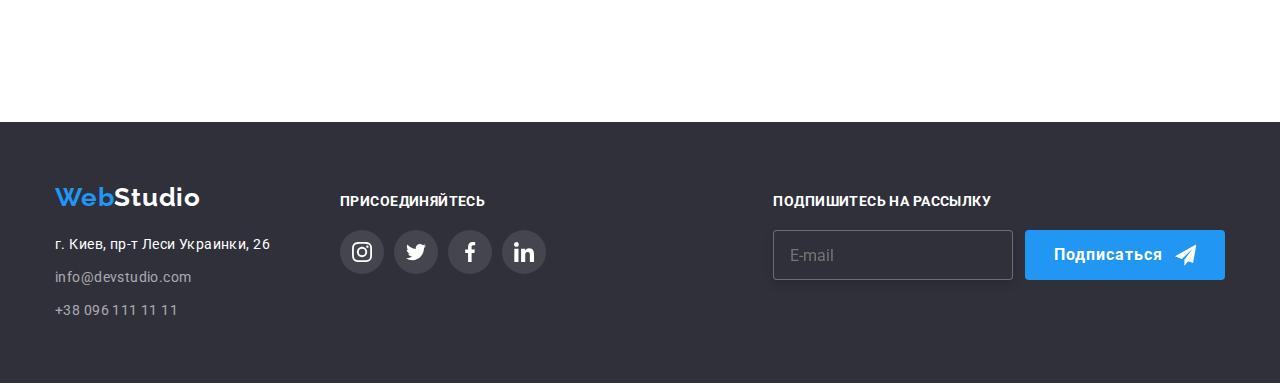
==== commit 6733135e: "Д/З8" ====
--- a/portfolio.html
+++ b/portfolio.html
@@ -76,19 +76,29 @@
           <h1 class="visually-hidden">Работы</h1>
           <ul class="projects-list list">
             <li class="projects-item">
-              <button type="button" class="button projects-primery link">Все</button>
+              <button type="button" class="button projects-primery link">
+                Все
+              </button>
             </li>
             <li>
-              <button type="button" class="button projects-secondary link">Веб-сайты</button>
+              <button type="button" class="button projects-secondary link">
+                Веб-сайты
+              </button>
             </li>
             <li>
-              <button type="button" class="button projects-secondary link">Приложения</button>
+              <button type="button" class="button projects-secondary link">
+                Приложения
+              </button>
             </li>
             <li>
-              <button type="button" class="button projects-secondary link">Дизайн</button>
+              <button type="button" class="button projects-secondary link">
+                Дизайн
+              </button>
             </li>
             <li>
-              <button type="button" class="button projects-secondary link">Маркетинг</button>
+              <button type="button" class="button projects-secondary link">
+                Маркетинг
+              </button>
             </li>
           </ul>
 
@@ -96,17 +106,39 @@
             <li class="work-item">
               <a href="#" class="work-gallery-link link">
                 <div class="work-top-wrap">
-                  <img
-                    src="./images/veb-site1.jpg"
-                    alt="Веб-сайт на экране ноутбука"
-                    width="370"
-                    height="294"
-                    class="work-img"
-                  />
-                  <p class="work-top-text">
-                    Ресурс предлагает комплексные предложения с разным уровнем функционала и
-                    сервисов. Все это позволит посетителю получить исчерпывающие сведения о компании
-                    или частном лице.
+                  <picture>
+                    <source
+                      srcset="
+                        ./images/work1-desk-1x.jpg 1x,
+                        ./images/work1-desk-2x.jpg 2x
+                      "
+                      media="(min-width:1200px)"
+                    />
+                    <source
+                      srcset="
+                        ./images/work1-tab-1x.jpg 1x,
+                        ./images/work1-tab-2x.jpg 2x
+                      "
+                      media="(min-width:768px)"
+                    />
+                    <source
+                      srcset="
+                        ./images/work1-mob-1x.jpg 1x,
+                        ./images/work1-mob-2x.jpg 2x
+                      "
+                      media="(max-width:767px)"
+                    />
+                    <img
+                      src="./images/work1-mob-1x.jpg"
+                      alt="Веб-сайт на экране ноутбука"
+                      width="450"
+                    />
+                  </picture>
+
+                  <p class="work-top-text">
+                    Ресурс предлагает комплексные предложения с разным уровнем
+                    функционала и сервисов. Все это позволит посетителю получить
+                    исчерпывающие сведения о компании или частном лице.
                   </p>
                 </div>
 
@@ -119,17 +151,39 @@
             <li class="work-item">
               <a href="#" class="work-gallery-link link">
                 <div class="work-top-wrap">
-                  <img
-                    src="./images/design1.jpg"
-                    alt="Постер с двумя баскетболистами"
-                    width="370"
-                    height="294"
-                    class="work-img"
-                  />
-                  <p class="work-top-text">
-                    Ресурс предлагает комплексные предложения с разным уровнем функционала и
-                    сервисов. Все это позволит посетителю получить исчерпывающие сведения о компании
-                    или частном лице.
+                  <picture>
+                    <source
+                      srcset="
+                        ./images/work2-desk-1x.jpg 1x,
+                        ./images/work2-desk-2x.jpg 2x
+                      "
+                      media="(min-width:1200px)"
+                    />
+                    <source
+                      srcset="
+                        ./images/work2-tab-1x.jpg 1x,
+                        ./images/work2-tab-2x.jpg 2x
+                      "
+                      media="(min-width:768px)"
+                    />
+                    <source
+                      srcset="
+                        ./images/work2-mob-1x.jpg 1x,
+                        ./images/work2-mob-2x.jpg 2x
+                      "
+                      media="(max-width:767px)"
+                    />
+                    <img
+                      src="./images/work2-mob-1x.jpg"
+                      alt="Постер с двумя баскетболистами"
+                      width="450"
+                    />
+                  </picture>
+
+                  <p class="work-top-text">
+                    Ресурс предлагает комплексные предложения с разным уровнем
+                    функционала и сервисов. Все это позволит посетителю получить
+                    исчерпывающие сведения о компании или частном лице.
                   </p>
                 </div>
 
@@ -145,22 +199,46 @@
             <li class="work-item">
               <a href="#" class="work-gallery-link link">
                 <div class="work-top-wrap">
-                  <img
-                    src="./images/application1.jpg"
-                    alt="Логотип ресторана"
-                    width="370"
-                    height="294"
-                    class="work-img"
-                  />
-                  <p class="work-top-text">
-                    Ресурс предлагает комплексные предложения с разным уровнем функционала и
-                    сервисов. Все это позволит посетителю получить исчерпывающие сведения о компании
-                    или частном лице.
-                  </p>
-                </div>
-
-                <div class="work-wrap">
-                  <h2 class="work-title">Ресторан <span lang="en">Seafood</span></h2>
+                  <picture>
+                    <source
+                      srcset="
+                        ./images/work3-desk-1x.jpg 1x,
+                        ./images/work3-desk-2x.jpg 2x
+                      "
+                      media="(min-width:1200px)"
+                    />
+                    <source
+                      srcset="
+                        ./images/work3-tab-1x.jpg 1x,
+                        ./images/work3-tab-2x.jpg 2x
+                      "
+                      media="(min-width:768px)"
+                    />
+                    <source
+                      srcset="
+                        ./images/work3-mob-1x.jpg 1x,
+                        ./images/work3-mob-2x.jpg 2x
+                      "
+                      media="(max-width:767px)"
+                    />
+                    <img
+                      src="./images/work3-mob-1x.jpg"
+                      alt="Логотип ресторана"
+                      width="450"
+                    />
+                  </picture>
+
+                  <p class="work-top-text">
+                    Ресурс предлагает комплексные предложения с разным уровнем
+                    функционала и сервисов. Все это позволит посетителю получить
+                    исчерпывающие сведения о компании или частном лице.
+                  </p>
+                </div>
+
+                <div class="work-wrap">
+                  <h2 class="work-title">
+                    Ресторан <span lang="en">Seafood</span>
+                  </h2>
                   <p class="work-text">Приложение</p>
                 </div>
               </a>
@@ -169,22 +247,46 @@
             <li class="work-item">
               <a href="#" class="work-gallery-link link">
                 <div class="work-top-wrap">
-                  <img
-                    src="./images/marketing1.jpg"
-                    alt="Беспроводные наушники"
-                    width="370"
-                    height="294"
-                    class="work-img"
-                  />
-                  <p class="work-top-text">
-                    Ресурс предлагает комплексные предложения с разным уровнем функционала и
-                    сервисов. Все это позволит посетителю получить исчерпывающие сведения о компании
-                    или частном лице.
-                  </p>
-                </div>
-
-                <div class="work-wrap">
-                  <h2 class="work-title">Проект <span lang="en">Prime</span></h2>
+                  <picture>
+                    <source
+                      srcset="
+                        ./images/work4-desk-1x.jpg 1x,
+                        ./images/work4-desk-2x.jpg 2x
+                      "
+                      media="(min-width:1200px)"
+                    />
+                    <source
+                      srcset="
+                        ./images/work4-tab-1x.jpg 1x,
+                        ./images/work4-tab-2x.jpg 2x
+                      "
+                      media="(min-width:768px)"
+                    />
+                    <source
+                      srcset="
+                        ./images/work4-mob-1x.jpg 1x,
+                        ./images/work4-mob-2x.jpg 2x
+                      "
+                      media="(max-width:767px)"
+                    />
+                    <img
+                      src="./images/work4-mob-1x.jpg"
+                      alt="Беспроводные наушники"
+                      width="450"
+                    />
+                  </picture>
+
+                  <p class="work-top-text">
+                    Ресурс предлагает комплексные предложения с разным уровнем
+                    функционала и сервисов. Все это позволит посетителю получить
+                    исчерпывающие сведения о компании или частном лице.
+                  </p>
+                </div>
+
+                <div class="work-wrap">
+                  <h2 class="work-title">
+                    Проект <span lang="en">Prime</span>
+                  </h2>
                   <p class="work-text">Маркетинг</p>
                 </div>
               </a>
@@ -193,22 +295,46 @@
             <li class="work-item">
               <a href="#" class="work-gallery-link link">
                 <div class="work-top-wrap">
-                  <img
-                    src="./images/application2.jpg"
-                    alt="Две коробки"
-                    width="370"
-                    height="294"
-                    class="work-img"
-                  />
-                  <p class="work-top-text">
-                    Ресурс предлагает комплексные предложения с разным уровнем функционала и
-                    сервисов. Все это позволит посетителю получить исчерпывающие сведения о компании
-                    или частном лице.
-                  </p>
-                </div>
-
-                <div class="work-wrap">
-                  <h2 class="work-title">Проект <span lang="en">Boxes</span></h2>
+                  <picture>
+                    <source
+                      srcset="
+                        ./images/work5-desk-1x.jpg 1x,
+                        ./images/work5-desk-2x.jpg 2x
+                      "
+                      media="(min-width:1200px)"
+                    />
+                    <source
+                      srcset="
+                        ./images/work5-tab-1x.jpg 1x,
+                        ./images/work5-tab-2x.jpg 2x
+                      "
+                      media="(min-width:768px)"
+                    />
+                    <source
+                      srcset="
+                        ./images/work5-mob-1x.jpg 1x,
+                        ./images/work5-mob-2x.jpg 2x
+                      "
+                      media="(max-width:767px)"
+                    />
+                    <img
+                      src="./images/work5-mob-1x.jpg"
+                      alt="Две коробки"
+                      width="450"
+                    />
+                  </picture>
+
+                  <p class="work-top-text">
+                    Ресурс предлагает комплексные предложения с разным уровнем
+                    функционала и сервисов. Все это позволит посетителю получить
+                    исчерпывающие сведения о компании или частном лице.
+                  </p>
+                </div>
+
+                <div class="work-wrap">
+                  <h2 class="work-title">
+                    Проект <span lang="en">Boxes</span>
+                  </h2>
                   <p class="work-text">Приложение</p>
                 </div>
               </a>
@@ -217,22 +343,46 @@
             <li class="work-item">
               <a href="#" class="work-gallery-link link">
                 <div class="work-top-wrap">
-                  <img
-                    src="./images/veb-site2.jpg"
-                    alt="Монитор компьютера"
-                    width="370"
-                    height="294"
-                    class="work-img"
-                  />
-                  <p class="work-top-text">
-                    Ресурс предлагает комплексные предложения с разным уровнем функционала и
-                    сервисов. Все это позволит посетителю получить исчерпывающие сведения о компании
-                    или частном лице.
-                  </p>
-                </div>
-
-                <div class="work-wrap">
-                  <h2 class="work-title" lang="en">Inspiration has no Borders</h2>
+                  <picture>
+                    <source
+                      srcset="
+                        ./images/work6-desk-1x.jpg 1x,
+                        ./images/work6-desk-2x.jpg 2x
+                      "
+                      media="(min-width:1200px)"
+                    />
+                    <source
+                      srcset="
+                        ./images/work6-tab-1x.jpg 1x,
+                        ./images/work6-tab-2x.jpg 2x
+                      "
+                      media="(min-width:768px)"
+                    />
+                    <source
+                      srcset="
+                        ./images/work6-mob-1x.jpg 1x,
+                        ./images/work6-mob-2x.jpg 2x
+                      "
+                      media="(max-width:767px)"
+                    />
+                    <img
+                      src="./images/work6-mob-1x.jpg"
+                      alt="Монитор компьютера"
+                      width="450"
+                    />
+                  </picture>
+
+                  <p class="work-top-text">
+                    Ресурс предлагает комплексные предложения с разным уровнем
+                    функционала и сервисов. Все это позволит посетителю получить
+                    исчерпывающие сведения о компании или частном лице.
+                  </p>
+                </div>
+
+                <div class="work-wrap">
+                  <h2 class="work-title" lang="en">
+                    Inspiration has no Borders
+                  </h2>
                   <p class="work-text">Веб-сайт</p>
                 </div>
               </a>
@@ -241,22 +391,46 @@
             <li class="work-item">
               <a href="#" class="work-gallery-link link">
                 <div class="work-top-wrap">
-                  <img
-                    src="./images/design2.jpg"
-                    alt="Открытя книга"
-                    width="370"
-                    height="294"
-                    class="work-img"
-                  />
-                  <p class="work-top-text">
-                    Ресурс предлагает комплексные предложения с разным уровнем функционала и
-                    сервисов. Все это позволит посетителю получить исчерпывающие сведения о компании
-                    или частном лице.
-                  </p>
-                </div>
-
-                <div class="work-wrap">
-                  <h2 class="work-title">Издание <span lang="en">Limited Edition</span></h2>
+                  <picture>
+                    <source
+                      srcset="
+                        ./images/work7-desk-1x.jpg 1x,
+                        ./images/work7-desk-2x.jpg 2x
+                      "
+                      media="(min-width:1200px)"
+                    />
+                    <source
+                      srcset="
+                        ./images/work7-tab-1x.jpg 1x,
+                        ./images/work7-tab-2x.jpg 2x
+                      "
+                      media="(min-width:768px)"
+                    />
+                    <source
+                      srcset="
+                        ./images/work7-mob-1x.jpg 1x,
+                        ./images/work7-mob-2x.jpg 2x
+                      "
+                      media="(max-width:767px)"
+                    />
+                    <img
+                      src="./images/work7-mob-1x.jpg"
+                      alt="Открытя книга"
+                      width="450"
+                    />
+                  </picture>
+
+                  <p class="work-top-text">
+                    Ресурс предлагает комплексные предложения с разным уровнем
+                    функционала и сервисов. Все это позволит посетителю получить
+                    исчерпывающие сведения о компании или частном лице.
+                  </p>
+                </div>
+
+                <div class="work-wrap">
+                  <h2 class="work-title">
+                    Издание <span lang="en">Limited Edition</span>
+                  </h2>
                   <p class="work-text">Дизайн</p>
                 </div>
               </a>
@@ -265,17 +439,39 @@
             <li class="work-item">
               <a href="#" class="work-gallery-link link">
                 <div class="work-top-wrap">
-                  <img
-                    src="./images/marketing2.jpg"
-                    alt="Бирка лейбла"
-                    width="370"
-                    height="294"
-                    class="work-img"
-                  />
-                  <p class="work-top-text">
-                    Ресурс предлагает комплексные предложения с разным уровнем функционала и
-                    сервисов. Все это позволит посетителю получить исчерпывающие сведения о компании
-                    или частном лице.
+                  <picture>
+                    <source
+                      srcset="
+                        ./images/work8-desk-1x.jpg 1x,
+                        ./images/work8-desk-2x.jpg 2x
+                      "
+                      media="(min-width:1200px)"
+                    />
+                    <source
+                      srcset="
+                        ./images/work8-tab-1x.jpg 1x,
+                        ./images/work8-tab-2x.jpg 2x
+                      "
+                      media="(min-width:768px)"
+                    />
+                    <source
+                      srcset="
+                        ./images/work8-mob-1x.jpg 1x,
+                        ./images/work8-mob-2x.jpg 2x
+                      "
+                      media="(max-width:767px)"
+                    />
+                    <img
+                      src="./images/work8-mob-1x.jpg"
+                      alt="Бирка лейбла"
+                      width="450"
+                    />
+                  </picture>
+
+                  <p class="work-top-text">
+                    Ресурс предлагает комплексные предложения с разным уровнем
+                    функционала и сервисов. Все это позволит посетителю получить
+                    исчерпывающие сведения о компании или частном лице.
                   </p>
                 </div>
 
@@ -289,17 +485,39 @@
             <li class="work-item">
               <a href="#" class="work-gallery-link link">
                 <div class="work-top-wrap">
-                  <img
-                    src="./images/application3.jpg"
-                    alt="Приложение на экране ноутбука"
-                    width="370"
-                    height="294"
-                    class="work-img"
-                  />
-                  <p class="work-top-text">
-                    Ресурс предлагает комплексные предложения с разным уровнем функционала и
-                    сервисов. Все это позволит посетителю получить исчерпывающие сведения о компании
-                    или частном лице.
+                  <picture>
+                    <source
+                      srcset="
+                        ./images/work9-desk-1x.jpg 1x,
+                        ./images/work9-desk-2x.jpg 2x
+                      "
+                      media="(min-width:1200px)"
+                    />
+                    <source
+                      srcset="
+                        ./images/work9-tab-1x.jpg 1x,
+                        ./images/work9-tab-2x.jpg 2x
+                      "
+                      media="(min-width:768px)"
+                    />
+                    <source
+                      srcset="
+                        ./images/work9-mob-1x.jpg 1x,
+                        ./images/work9-mob-2x.jpg 2x
+                      "
+                      media="(max-width:767px)"
+                    />
+                    <img
+                      src="./images/work9-mob-1x.jpg"
+                      alt="Приложение на экране ноутбука"
+                      width="450"
+                    />
+                  </picture>
+
+                  <p class="work-top-text">
+                    Ресурс предлагает комплексные предложения с разным уровнем
+                    функционала и сервисов. Все это позволит посетителю получить
+                    исчерпывающие сведения о компании или частном лице.
                   </p>
                 </div>
 
@@ -333,12 +551,17 @@
                 >
               </li>
               <li class="footer-item">
-                <a lang="en" href="mailto:info@devstudio.com" class="footer-mail aside link"
+                <a
+                  lang="en"
+                  href="mailto:info@devstudio.com"
+                  class="footer-mail aside link"
                   >info@devstudio.com</a
                 >
               </li>
               <li class="footer-item">
-                <a href="tel:+380961111111" class="footer-tel aside link">+38 096 111 11 11</a>
+                <a href="tel:+380961111111" class="footer-tel aside link"
+                  >+38 096 111 11 11</a
+                >
               </li>
             </ul>
           </address>
--- a/css/main.min.css
+++ b/css/main.min.css
@@ -1 +1 @@
-p,h1,h2,h3,h4,h5,h6{margin:0}html{-webkit-box-sizing:border-box;box-sizing:border-box}*,*::before,*::after{-webkit-box-sizing:inherit;box-sizing:inherit}body{font-family:"Roboto",sans-serif;background-color:var(--primery-background-color);color:var(--primery-text-color);margin:0}.list{padding:0;margin:0;list-style:none}.link{text-decoration:none}img{display:block;max-width:100%;height:auto}.section{padding-top:94px;padding-bottom:94px}.visually-hidden{position:absolute;white-space:nowrap;width:1px;height:1px;overflow:hidden;border:0;padding:0;clip:rect(0 0 0 0);-webkit-clip-path:inset(50%);clip-path:inset(50%);margin:-1px}:root{--primery-text-color: #212121;--text-color-white: #ffffff;--text-color-gray: #757575;--secondary-text-color: rgba(255, 255, 255, 0.6);--accent-color: #2196f3;--primery-background-color: #ffffff;--background-color-section: #2f303a;--primery-background-color-btn: #f5f4fa;--primery-icon-background: #afb1b8;--background-color-overlay: rgba(33, 150, 243, 0.9);--background-color-backdrop: rgba(0, 0, 0, 0.2);--card-set-gap: 30px}.container{width:1200px;padding-left:15px;padding-right:15px;margin-left:auto;margin-right:auto}.button{display:inline-block;font-family:inherit;cursor:pointer;background-color:var(--accent-color);color:var(--primery-text-color);text-align:center;border:none}.button.hero-primery{padding:10px 32px;min-width:200px;border-radius:4px;-webkit-transition-property:color,background-color,-webkit-box-shadow;transition-property:color,background-color,-webkit-box-shadow;transition-property:color,background-color,box-shadow;transition-property:color,background-color,box-shadow,-webkit-box-shadow;-webkit-transition-duration:250ms;transition-duration:250ms;-webkit-transition-timing-function:cubic-bezier(0.4, 0, 0.2, 1);transition-timing-function:cubic-bezier(0.4, 0, 0.2, 1);font-weight:700;font-size:16px;line-height:1.88;letter-spacing:.06em;-webkit-box-align:center;-ms-flex-align:center;align-items:center;text-align:center;color:var(--text-color-white)}.button.hero-primery:hover,.button.hero-primery:focus{color:var(--primery-text-color);background-color:var(--primery-background-color-btn)}.button.projects-primery,.button.projects-secondary{padding:6px 22px;min-width:73px;border-radius:4px;-webkit-transition-property:color,background-color,-webkit-box-shadow;transition-property:color,background-color,-webkit-box-shadow;transition-property:color,background-color,box-shadow;transition-property:color,background-color,box-shadow,-webkit-box-shadow;-webkit-transition-duration:250ms;transition-duration:250ms;-webkit-transition-timing-function:cubic-bezier(0.4, 0, 0.2, 1);transition-timing-function:cubic-bezier(0.4, 0, 0.2, 1);font-weight:500;font-size:16px;line-height:1.62;letter-spacing:.03em;text-align:center;color:var(--primery-text-color);background-color:var(--primery-background-color-btn)}.button.projects-primery:hover,.button.projects-primery:focus{color:var(--text-color-white);background-color:var(--accent-color);-webkit-box-shadow:0px 3px 1px rgba(0,0,0,.1),0px 1px 2px rgba(0,0,0,.08),0px 2px 2px rgba(0,0,0,.12);box-shadow:0px 3px 1px rgba(0,0,0,.1),0px 1px 2px rgba(0,0,0,.08),0px 2px 2px rgba(0,0,0,.12)}.button.projects-secondary:hover,.button.projects-secondary:focus{color:var(--text-color-white);background-color:var(--accent-color);-webkit-box-shadow:0px 3px 1px rgba(0,0,0,.1),0px 1px 2px rgba(0,0,0,.08),0px 2px 2px rgba(0,0,0,.12);box-shadow:0px 3px 1px rgba(0,0,0,.1),0px 1px 2px rgba(0,0,0,.08),0px 2px 2px rgba(0,0,0,.12)}.backdrop{position:fixed;top:0;left:0;width:100%;height:100%;visibility:visible;opacity:1;-webkit-transition-property:opacity,visibility;transition-property:opacity,visibility;-webkit-transition-duration:500ms;transition-duration:500ms;-webkit-transition-timing-function:cubic-bezier(0.4, 0, 0.2, 1);transition-timing-function:cubic-bezier(0.4, 0, 0.2, 1);background-color:var(--background-color-backdrop)}.backdrop.is-hidden{opacity:0;visibility:hidden;pointer-events:none}.modal{position:absolute;width:528px;height:581px;top:50%;left:50%;padding:40px;-webkit-transform:translate(-50%, -50%) scale(1) rotate(0);transform:translate(-50%, -50%) scale(1) rotate(0);-webkit-transition-property:min-height,-webkit-transform,-webkit-box-shadow;transition-property:min-height,-webkit-transform,-webkit-box-shadow;transition-property:transform,min-height,box-shadow;transition-property:transform,min-height,box-shadow,-webkit-transform,-webkit-box-shadow;-webkit-transition-duration:500ms;transition-duration:500ms;-webkit-transition-timing-function:cubic-bezier(0.4, 0, 0.2, 1);transition-timing-function:cubic-bezier(0.4, 0, 0.2, 1);border-radius:4px;-webkit-box-shadow:0px 1px 3px rgba(0,0,0,.12),0px 1px 1px rgba(0,0,0,.14),0px 2px 1px rgba(0,0,0,.2);box-shadow:0px 1px 3px rgba(0,0,0,.12),0px 1px 1px rgba(0,0,0,.14),0px 2px 1px rgba(0,0,0,.2);background-color:var(--primery-background-color)}.backdrop.is-hidden .modal{-webkit-transform:translate(-50%, -50%) scale(0) rotate(-180deg);transform:translate(-50%, -50%) scale(0) rotate(-180deg);min-width:0}.modal-close{position:absolute;display:-webkit-box;display:-ms-flexbox;display:flex;top:8px;right:8px;padding:0;width:30px;height:30px;border-radius:50%;-webkit-box-align:center;-ms-flex-align:center;align-items:center;-webkit-box-pack:center;-ms-flex-pack:center;justify-content:center;background-color:var(--primery-background-color);border:1px solid rgba(0,0,0,.1);cursor:pointer}.backdrop-icon{width:18px;height:18px;-webkit-box-align:center;-ms-flex-align:center;align-items:center;-webkit-box-pack:center;-ms-flex-pack:center;justify-content:center;-webkit-transition-property:fill;transition-property:fill;-webkit-transition-duration:250ms;transition-duration:250ms;-webkit-transition-timing-function:cubic-bezier(0.4, 0, 0.2, 1);transition-timing-function:cubic-bezier(0.4, 0, 0.2, 1)}.modal-close:hover .backdrop-icon,.modal-close:focus .backdrop-icon{fill:var(--accent-color)}.modal-title{margin-bottom:12px;font-weight:700;font-size:20px;line-height:1.15;letter-spacing:.03em;text-align:center;color:var(--primery-text-color)}.input-field{margin-bottom:10px}.input-title{display:block;margin-bottom:4px;font-size:12px;line-height:1.17;letter-spacing:.01em;color:var(--text-color-gray)}.input-wrap{position:relative}.form-input{width:100%;height:40px;padding-left:42px;font-size:14px;line-height:1.14;letter-spacing:.01em;border:1px solid rgba(33,33,33,.2);border-radius:4px;color:var(--primery-text-color);outline-color:var(--accent-color);-webkit-transition-property:border;transition-property:border;-webkit-transition-duration:250ms;transition-duration:250ms;-webkit-transition-timing-function:cubic-bezier(0.4, 0, 0.2, 1);transition-timing-function:cubic-bezier(0.4, 0, 0.2, 1)}.form-input:focus{outline-color:var(--accent-color)}.input-icon{position:absolute;left:12px;top:50%;-webkit-transform:translateY(-50%);transform:translateY(-50%);-webkit-transition-property:fill;transition-property:fill;-webkit-transition-duration:250ms;transition-duration:250ms;-webkit-transition-timing-function:cubic-bezier(0.4, 0, 0.2, 1);transition-timing-function:cubic-bezier(0.4, 0, 0.2, 1)}.form-input:focus+.input-icon{fill:var(--accent-color)}.input-comment{margin-bottom:20px}.comment-text{display:block;width:100%;height:120px;padding:12px 16px;resize:none;border:1px solid rgba(33,33,33,.2);border-radius:4px;font-size:12px;line-height:1.17;letter-spacing:.01em;color:var(--primery-text-color)}.comment-text:focus{outline-color:var(--accent-color)}.comment-text::-webkit-input-placeholder{font-size:14px;line-height:1.14;letter-spacing:.01em;color:rgba(117,117,117,.5)}.comment-text::-moz-placeholder{font-size:14px;line-height:1.14;letter-spacing:.01em;color:rgba(117,117,117,.5)}.comment-text:-ms-input-placeholder{font-size:14px;line-height:1.14;letter-spacing:.01em;color:rgba(117,117,117,.5)}.comment-text::-ms-input-placeholder{font-size:14px;line-height:1.14;letter-spacing:.01em;color:rgba(117,117,117,.5)}.comment-text::placeholder{font-size:14px;line-height:1.14;letter-spacing:.01em;color:rgba(117,117,117,.5)}.input-check:checked+.check-text .check-icon{fill:var(--primery-background-color)}.check-text{display:-webkit-box;display:-ms-flexbox;display:flex;-webkit-box-pack:center;-ms-flex-pack:center;justify-content:center;-webkit-box-align:center;-ms-flex-align:center;align-items:center;margin-bottom:30px;font-size:14px;line-height:1.71;letter-spacing:.03em;color:var(--text-color-gray)}.check-text span{display:-webkit-box;display:-ms-flexbox;display:flex;-webkit-box-align:center;-ms-flex-align:center;align-items:center;-webkit-box-pack:center;-ms-flex-pack:center;justify-content:center;width:16px;height:15px;border:2px solid #212121;border-radius:2px;margin-right:7px;-webkit-transition-property:background-color,border-color;transition-property:background-color,border-color;-webkit-transition-duration:250ms;transition-duration:250ms;-webkit-transition-timing-function:cubic-bezier(0.4, 0, 0.2, 1);transition-timing-function:cubic-bezier(0.4, 0, 0.2, 1)}.input-check:focus+.check-text span{border-color:var(--accent-color)}.input-check:checked+.check-text span{background-color:var(--accent-color);border-color:var(--accent-color)}.check-icon{fill:rgba(0,0,0,0);-webkit-transition-property:fill;transition-property:fill;-webkit-transition-duration:250ms;transition-duration:250ms;-webkit-transition-timing-function:cubic-bezier(0.4, 0, 0.2, 1);transition-timing-function:cubic-bezier(0.4, 0, 0.2, 1)}.input-contract{display:-webkit-box;display:-ms-flexbox;display:flex;margin-left:3px;-webkit-box-align:center;-ms-flex-align:center;align-items:center;-webkit-box-pack:center;-ms-flex-pack:center;justify-content:center;font-family:inherit;-webkit-text-decoration-line:underline;text-decoration-line:underline;color:var(--accent-color)}.input-button{display:-webkit-box;display:-ms-flexbox;display:flex;margin:0 auto;padding:10px 56px;min-width:200px;border-radius:4px;-webkit-transition-property:color,background-color,-webkit-box-shadow;transition-property:color,background-color,-webkit-box-shadow;transition-property:color,background-color,box-shadow;transition-property:color,background-color,box-shadow,-webkit-box-shadow;-webkit-transition-duration:250ms;transition-duration:250ms;-webkit-transition-timing-function:cubic-bezier(0.4, 0, 0.2, 1);transition-timing-function:cubic-bezier(0.4, 0, 0.2, 1);font-weight:700;font-size:16px;line-height:1.88;letter-spacing:.06em;-webkit-box-align:center;-ms-flex-align:center;align-items:center;text-align:center;color:var(--text-color-white)}.button.input-button:hover,.button.input-button:focus{color:var(--text-color-white);background-color:#188ce8;-webkit-box-shadow:0px 4px 4px rgba(0,0,0,.15);box-shadow:0px 4px 4px rgba(0,0,0,.15)}.header__page{border-bottom:1px solid #ececec}.header__page.container{display:-webkit-box;display:-ms-flexbox;display:flex}.navigation,.navigation__list,.contacs{display:-webkit-box;display:-ms-flexbox;display:flex;-webkit-box-align:center;-ms-flex-align:center;align-items:center}.header__logo{margin-right:93px;color:#000}.header__logo,.current{font-family:"Raleway",sans-serif;font-weight:700;font-size:26px;line-height:1.19;letter-spacing:.03em;text-decoration:none}.current{color:var(--accent-color)}.navigation__list .current{color:var(--accent-color)}.navigation__list{display:-webkit-box;display:-ms-flexbox;display:flex;-webkit-column-gap:50px;-moz-column-gap:50px;column-gap:50px}.navigation__link{padding:32px 2px;display:block;position:relative;-webkit-transition-property:color;transition-property:color;-webkit-transition-duration:250ms;transition-duration:250ms;-webkit-transition-timing-function:cubic-bezier(0.4, 0, 0.2, 1);transition-timing-function:cubic-bezier(0.4, 0, 0.2, 1);font-family:inherit;font-weight:500;font-size:14px;line-height:1.14;letter-spacing:.02em;color:var(--primery-text-color)}.navigation__link:hover,.navigation__link:focus{color:var(--accent-color)}.navigation__link.current::after{content:"";position:absolute;left:0;bottom:-1px;display:block;width:100%;height:4px;border-radius:2px;background-color:currentColor}.header-contacs{margin-left:auto;-webkit-column-gap:50px;-moz-column-gap:50px;column-gap:50px}.contacs__mail,.contacs__tel{display:-webkit-box;display:-ms-flexbox;display:flex;padding:32px 2px;-webkit-box-align:center;-ms-flex-align:center;align-items:center;height:100%;width:100%;font-weight:500;font-size:14px;line-height:1.14;letter-spacing:.02em;font-size:14px;line-height:1.14;letter-spacing:.02em;color:var(--text-color-gray);-webkit-transition-property:color;transition-property:color;-webkit-transition-duration:250ms;transition-duration:250ms;-webkit-transition-timing-function:cubic-bezier(0.4, 0, 0.2, 1);transition-timing-function:cubic-bezier(0.4, 0, 0.2, 1)}.contacs__mail:hover,.contacs__mail:focus{color:var(--accent-color)}.contacs__tel:hover,.contacs__tel:focus{color:var(--accent-color)}.contacs__icon{fill:currentColor;margin-right:10px}.hero{text-align:center;max-width:1600px;padding:200px 0;height:600px;margin-left:auto;margin-right:auto;background-repeat:no-repeat;background-position:center;background-size:cover;background-color:var(--background-color-section);background-image:-webkit-gradient(linear, left top, left bottom, from(rgba(47, 48, 58, 0.4)), to(rgba(47, 48, 58, 0.4))),url(../images/hero-bg.jpg);background-image:linear-gradient(rgba(47, 48, 58, 0.4), rgba(47, 48, 58, 0.4)),url(../images/hero-bg.jpg)}.hero-title{margin-left:auto;margin-right:auto;width:696px;margin-bottom:30px;font-weight:900;font-size:44px;line-height:1.36;letter-spacing:.06em;text-transform:uppercase;color:var(--text-color-white)}.feature__list{display:-webkit-box;display:-ms-flexbox;display:flex;-webkit-column-gap:30px;-moz-column-gap:30px;column-gap:30px;-webkit-box-align:center;-ms-flex-align:center;align-items:center}.feature__icon{display:-webkit-box;display:-ms-flexbox;display:flex;width:270px;height:120px;margin-bottom:30px;-webkit-box-align:center;-ms-flex-align:center;align-items:center;-webkit-box-pack:center;-ms-flex-pack:center;justify-content:center;border-radius:4px;background-color:var(--primery-background-color-btn)}.feature__title{margin-top:0;margin-bottom:10px;font-weight:700;font-size:14px;line-height:1.14;letter-spacing:.03em;text-transform:uppercase;color:var(--primery-text-color)}.feature__text{max-width:270px;font-size:14px;line-height:1.71;letter-spacing:.03em;color:var(--text-color-gray)}.about.section{padding-top:0}.about-title{margin-bottom:50px;-webkit-box-align:center;-ms-flex-align:center;align-items:center;font-weight:700;font-size:36px;line-height:1.16;letter-spacing:.03em;text-align:center;color:var(--primery-text-color)}.about-list{display:-webkit-box;display:-ms-flexbox;display:flex;text-align:center;gap:30px}.about-wrap{position:relative}.about-item{width:calc((100% - 60px)/3)}.about-text{position:absolute;display:-webkit-box;display:-ms-flexbox;display:flex;bottom:0;right:0;width:100%;height:70px;-webkit-box-pack:center;-ms-flex-pack:center;justify-content:center;-webkit-box-align:center;-ms-flex-align:center;align-items:center;font-weight:700;font-size:14px;line-height:1.14;letter-spacing:.03em;text-align:center;text-transform:uppercase;color:var(--text-color-white);background:rgba(47,48,58,.8)}.command{background-color:#f5f4fa}.command__title{margin-bottom:50px;font-weight:700;font-size:36px;line-height:1.16;letter-spacing:.03em;text-align:center;color:var(--primery-text-color)}.command__list{display:-webkit-box;display:-ms-flexbox;display:flex;gap:30px;-webkit-box-align:center;-ms-flex-align:center;align-items:center}.command__item{width:calc((100% - 90px)/4);background:var(--primery-background-color);-webkit-box-shadow:0px 1px 3px rgba(0,0,0,.12),0px 1px 1px rgba(0,0,0,.14),0px 2px 1px rgba(0,0,0,.2);box-shadow:0px 1px 3px rgba(0,0,0,.12),0px 1px 1px rgba(0,0,0,.14),0px 2px 1px rgba(0,0,0,.2);border-radius:0px 0px 4px 4px}.command__wrap{padding-top:30px;padding-bottom:30px}.command__after-title{margin-bottom:10px;font-weight:500;font-size:16px;line-height:1.19;letter-spacing:.03em;text-align:center;color:var(--primery-text-color)}.command__text{margin-bottom:16px;text-align:center;font-size:16px;line-height:1.17;letter-spacing:.03em;color:var(--text-color-gray)}.command__soc{display:-webkit-box;display:-ms-flexbox;display:flex;-webkit-box-pack:center;-ms-flex-pack:center;justify-content:center;gap:10px}.soc__link{background-color:var(--primery-background-color)}.soc__link:hover,.soc__link:focus{background-color:var(--accent-color)}.soc__link{width:44px;height:44px;border-radius:50%;display:-webkit-box;display:-ms-flexbox;display:flex;-webkit-box-align:center;-ms-flex-align:center;align-items:center;-webkit-box-pack:center;-ms-flex-pack:center;justify-content:center;-webkit-transition-property:background-color;transition-property:background-color;-webkit-transition-duration:250ms;transition-duration:250ms;-webkit-transition-timing-function:cubic-bezier(0.4, 0, 0.2, 1);transition-timing-function:cubic-bezier(0.4, 0, 0.2, 1)}.soc__icon{fill:var(--primery-icon-background);-webkit-transition-property:fill;transition-property:fill;-webkit-transition-duration:250ms;transition-duration:250ms;-webkit-transition-timing-function:cubic-bezier(0.4, 0, 0.2, 1);transition-timing-function:cubic-bezier(0.4, 0, 0.2, 1)}.soc__link:hover .soc__icon,.soc__link:focus .soc__icon{fill:var(--primery-background-color)}.сlients-title{margin-bottom:50px;-webkit-box-align:center;-ms-flex-align:center;align-items:center;font-weight:700;font-size:36px;line-height:1.17;letter-spacing:.03em;text-align:center;color:var(--primery-text-color)}.сlients-list{display:-webkit-box;display:-ms-flexbox;display:flex;-webkit-box-align:center;-ms-flex-align:center;align-items:center;-webkit-box-pack:center;-ms-flex-pack:center;justify-content:center;gap:30px}.сlients-item{width:170px;height:92px}.clients-link{width:100%;height:100%;border:1px solid #afb1b8;border-radius:4px;display:-webkit-box;display:-ms-flexbox;display:flex;-webkit-box-align:center;-ms-flex-align:center;align-items:center;-webkit-box-pack:center;-ms-flex-pack:center;justify-content:center;fill:var(--accent-color);-webkit-transition-property:border-color;transition-property:border-color;-webkit-transition-duration:250ms;transition-duration:250ms;-webkit-transition-timing-function:cubic-bezier(0.4, 0, 0.2, 1);transition-timing-function:cubic-bezier(0.4, 0, 0.2, 1)}.clients-link:hover,.clients-link:focus{border-color:var(--accent-color)}.clients-icon{fill:var(--primery-icon-background);-webkit-transition-property:fill;transition-property:fill;-webkit-transition-duration:250ms;transition-duration:250ms;-webkit-transition-timing-function:cubic-bezier(0.4, 0, 0.2, 1);transition-timing-function:cubic-bezier(0.4, 0, 0.2, 1)}.clients-link:hover .clients-icon,.clients-link:focus .clients-icon{fill:var(--accent-color)}.projects-list{display:-webkit-box;display:-ms-flexbox;display:flex;-webkit-box-pack:center;-ms-flex-pack:center;justify-content:center;margin-bottom:50px;gap:8px}.work-list{display:-webkit-box;display:-ms-flexbox;display:flex;-ms-flex-wrap:wrap;flex-wrap:wrap;margin-left:calc(-1*var(--card-set-gap));margin-top:calc(-1*var(--card-set-gap))}.work-list>.work-item{-ms-flex-preferred-size:calc(33.3333333333% - var(--card-set-gap));flex-basis:calc(33.3333333333% - var(--card-set-gap));margin-left:var(--card-set-gap);margin-top:var(--card-set-gap)}.work-list .work-wrap{padding:20px 24px;border-right:1px solid #eee;border-bottom:1px solid #eee;border-left:1px solid #eee}.work-gallery-link{display:block;-webkit-transition-property:-webkit-box-shadow;transition-property:-webkit-box-shadow;transition-property:box-shadow;transition-property:box-shadow, -webkit-box-shadow;-webkit-transition-duration:250ms;transition-duration:250ms;-webkit-transition-timing-function:cubic-bezier(0.4, 0, 0.2, 1);transition-timing-function:cubic-bezier(0.4, 0, 0.2, 1)}.work-gallery-link:hover,.work-gallery-link:focus{-webkit-box-shadow:0px 1px 1px rgba(0,0,0,.12),0px 4px 4px rgba(0,0,0,.06),1px 4px 6px rgba(0,0,0,.16);box-shadow:0px 1px 1px rgba(0,0,0,.12),0px 4px 4px rgba(0,0,0,.06),1px 4px 6px rgba(0,0,0,.16)}.work-top-wrap{position:relative;overflow:hidden}.work-top-text{position:absolute;top:0;left:0;padding:63px 24px;height:100%;-webkit-transform:translateY(101%);transform:translateY(101%);-webkit-transition-property:-webkit-transform;transition-property:-webkit-transform;transition-property:transform;transition-property:transform, -webkit-transform;-webkit-transition-duration:250ms;transition-duration:250ms;-webkit-transition-timing-function:cubic-bezier(0.4, 0, 0.2, 1);transition-timing-function:cubic-bezier(0.4, 0, 0.2, 1);font-size:18px;line-height:1.56;letter-spacing:.03em;color:var(--text-color-white);background-color:var(--background-color-overlay)}.work-gallery-link:hover .work-top-text{-webkit-transform:translateY(0);transform:translateY(0)}.work-title{margin-bottom:4px;font-weight:700;font-size:18px;line-height:2;letter-spacing:.06em;color:var(--primery-text-color)}.work-text{font-size:16px;line-height:1.88;letter-spacing:.03em;color:var(--text-color-gray)}.footer{background-color:var(--background-color-section);padding-top:60px;padding-bottom:60px}.footer-container{display:-webkit-box;display:-ms-flexbox;display:flex;-webkit-box-align:baseline;-ms-flex-align:baseline;align-items:baseline}.footer-box-first{margin-right:70px}.footer-logo{display:inline-block;margin-bottom:20px;font-family:"Raleway",sans-serif;font-weight:700;font-size:26px;line-height:1.19;letter-spacing:.03em;text-decoration:none;color:var(--text-color-white)}.footer-address{font-style:normal}.footer-list .aside{font-size:14px;line-height:1.71;letter-spacing:.03em;color:var(--secondary-text-color);-webkit-transition-property:color;transition-property:color;-webkit-transition-duration:250ms;transition-duration:250ms;-webkit-transition-timing-function:cubic-bezier(0.4, 0, 0.2, 1);transition-timing-function:cubic-bezier(0.4, 0, 0.2, 1)}.footer-list .aside:hover,.footer-list .aside:focus{color:var(--accent-color)}.footer-list .footer-item:not(:last-child){margin-bottom:9px}.footer-list .footer-map{color:var(--text-color-white)}.footer-box-second{margin-right:93px}.footer-text{font-weight:700;font-size:14px;line-height:1.14;letter-spacing:.03em;text-transform:uppercase;margin-bottom:20px;color:var(--text-color-white)}.footer-soc{display:-webkit-box;display:-ms-flexbox;display:flex;-webkit-box-pack:center;-ms-flex-pack:center;justify-content:center;gap:10px}.footer-soc-link{width:44px;height:44px;border-radius:50%;display:-webkit-box;display:-ms-flexbox;display:flex;-webkit-box-align:center;-ms-flex-align:center;align-items:center;-webkit-box-pack:center;-ms-flex-pack:center;justify-content:center;-webkit-transition-property:background-color;transition-property:background-color;-webkit-transition-duration:250ms;transition-duration:250ms;-webkit-transition-timing-function:cubic-bezier(0.4, 0, 0.2, 1);transition-timing-function:cubic-bezier(0.4, 0, 0.2, 1);background-color:rgba(255,255,255,.1)}.footer-soc-link:hover,.footer-soc-link:focus{background-color:var(--accent-color)}.footer-soc-icon{fill:var(--primery-background-color);-webkit-transition-property:fill;transition-property:fill;-webkit-transition-duration:250ms;transition-duration:250ms;-webkit-transition-timing-function:cubic-bezier(0.4, 0, 0.2, 1);transition-timing-function:cubic-bezier(0.4, 0, 0.2, 1)}.footer-soc-link:hover .footer-soc-icon,.footer-soc-link:focus .footer-soc-icon{fill:var(--primery-background-color)}.distribution{width:570px}.distribution-text{display:block;margin-bottom:20px;font-weight:700;font-size:14px;line-height:1.14;letter-spacing:.03em;text-transform:uppercase;color:var(--primery-background-color)}.distribution-form{display:-webkit-box;display:-ms-flexbox;display:flex}.distribution-group::-webkit-input-placeholder{font-size:16px;line-height:1.25;letter-spacing:.03em;color:rgba(255,255,255,.6)}.distribution-group::-moz-placeholder{font-size:16px;line-height:1.25;letter-spacing:.03em;color:rgba(255,255,255,.6)}.distribution-group:-ms-input-placeholder{font-size:16px;line-height:1.25;letter-spacing:.03em;color:rgba(255,255,255,.6)}.distribution-group::-ms-input-placeholder{font-size:16px;line-height:1.25;letter-spacing:.03em;color:rgba(255,255,255,.6)}.distribution-group::placeholder{font-size:16px;line-height:1.25;letter-spacing:.03em;color:rgba(255,255,255,.6)}.footer-mail-input{width:100%;height:50px;padding:15px 16px;margin-right:12px;border:1px solid rgba(255,255,255,.3);-webkit-filter:drop-shadow(0px 4px 4px rgba(0, 0, 0, 0.15));filter:drop-shadow(0px 4px 4px rgba(0, 0, 0, 0.15));border-radius:4px;background-color:var(--background-color-section);color:var(--primery-background-color)}.footer-email.button{display:-webkit-box;display:-ms-flexbox;display:flex;-webkit-box-align:center;-ms-flex-align:center;align-items:center;-webkit-box-pack:center;-ms-flex-pack:center;justify-content:center;padding:10px 29px;min-width:200px;-webkit-transition-property:color,background-color,-webkit-box-shadow;transition-property:color,background-color,-webkit-box-shadow;transition-property:color,background-color,box-shadow;transition-property:color,background-color,box-shadow,-webkit-box-shadow;-webkit-transition-duration:250ms;transition-duration:250ms;-webkit-transition-timing-function:cubic-bezier(0.4, 0, 0.2, 1);transition-timing-function:cubic-bezier(0.4, 0, 0.2, 1);border-radius:4px;font-weight:700;font-size:16px;line-height:1.88;letter-spacing:.06em;color:var(--text-color-white)}.footer-email.button:hover,.footer-email.button:focus{color:var(--text-color-white);background-color:#188ce8;-webkit-box-shadow:0px 4px 4px rgba(0,0,0,.15);box-shadow:0px 4px 4px rgba(0,0,0,.15)}.footer-letter-icon{margin-left:12px;fill:var(--text-color-white)}/*# sourceMappingURL=main.min.css.map */+p,h1,h2,h3,h4,h5,h6{margin:0}html{-webkit-box-sizing:border-box;box-sizing:border-box}*,*::before,*::after{-webkit-box-sizing:inherit;box-sizing:inherit}body{font-family:"Roboto",sans-serif;background-color:var(--primery-background-color);color:var(--primery-text-color);margin:0}.list{padding:0;margin:0;list-style:none}.link{text-decoration:none}img{display:block;width:100%;max-width:100%;height:auto}.section{padding-top:60px;padding-bottom:60px}@media screen and (min-width: 480px){.section{padding-top:60px;padding-bottom:60px}}@media screen and (min-width: 768px){.section{padding-top:94px;padding-bottom:94px}}.visually-hidden{position:absolute;white-space:nowrap;width:1px;height:1px;overflow:hidden;border:0;padding:0;clip:rect(0 0 0 0);-webkit-clip-path:inset(50%);clip-path:inset(50%);margin:-1px}:root{--primery-text-color: #212121;--text-color-white: #ffffff;--text-color-gray: #757575;--secondary-text-color: rgba(255, 255, 255, 0.6);--accent-color: #2196f3;--primery-background-color: #ffffff;--background-color-section: #2f303a;--primery-background-color-btn: #f5f4fa;--primery-icon-background: #afb1b8;--background-color-overlay: rgba(33, 150, 243, 0.9);--background-color-backdrop: rgba(0, 0, 0, 0.2);--card-set-gap: 30px}.container{width:100%;padding-left:15px;padding-right:15px;margin-left:auto;margin-right:auto}@media screen and (min-width: 480px){.container{width:480px}}@media screen and (min-width: 768px){.container{width:768px}}@media screen and (min-width: 1200px){.container{width:1200px}}.menu-button-open{display:-webkit-box;display:-ms-flexbox;display:flex;background-color:var(--primery-background-color);border-color:rgba(0,0,0,0);width:40px;height:40px;margin-left:auto;padding-top:10px}@media screen and (min-width: 768px){.menu-button-open{display:none}}.menu-button-open:hover .header__icon--open,.menu-button-open:focus .header__icon--open{fill:var(--accent-color)}.header__icon--open{display:block;-webkit-transition-property:fill;transition-property:fill;-webkit-transition-duration:250ms;transition-duration:250ms;-webkit-transition-timing-function:cubic-bezier(0.4, 0, 0.2, 1);transition-timing-function:cubic-bezier(0.4, 0, 0.2, 1)}.mob-menu{position:fixed;background-color:var(--primery-background-color);z-index:1;top:0;left:0;width:100vw;height:100vh;padding-top:10px;padding-bottom:48px;visibility:visible;opacity:1;-webkit-transition-property:opacity,visibility;transition-property:opacity,visibility;-webkit-transition-duration:500ms;transition-duration:500ms;-webkit-transition-timing-function:cubic-bezier(0.4, 0, 0.2, 1);transition-timing-function:cubic-bezier(0.4, 0, 0.2, 1)}.mob-menu>.container{height:100%;display:-webkit-box;display:-ms-flexbox;display:flex;-webkit-box-orient:vertical;-webkit-box-direction:normal;-ms-flex-direction:column;flex-direction:column;-webkit-box-pack:justify;-ms-flex-pack:justify;justify-content:space-between}.menu-button-close{display:-webkit-box;display:-ms-flexbox;display:flex;margin-left:auto;width:40px;height:40px;border-color:rgba(0,0,0,0);background-color:var(--primery-background-color);-webkit-box-align:center;-ms-flex-align:center;align-items:center;cursor:pointer;-webkit-transition-property:opacity,visibility;transition-property:opacity,visibility;-webkit-transition-duration:500ms;transition-duration:500ms;-webkit-transition-timing-function:cubic-bezier(0.4, 0, 0.2, 1);transition-timing-function:cubic-bezier(0.4, 0, 0.2, 1)}.button{display:inline-block;font-family:inherit;cursor:pointer;background-color:var(--accent-color);color:var(--primery-text-color);text-align:center;border:none}.button.hero-primery{padding:10px 32px;border-radius:4px;-webkit-transition-property:color,background-color,-webkit-box-shadow;transition-property:color,background-color,-webkit-box-shadow;transition-property:color,background-color,box-shadow;transition-property:color,background-color,box-shadow,-webkit-box-shadow;-webkit-transition-duration:250ms;transition-duration:250ms;-webkit-transition-timing-function:cubic-bezier(0.4, 0, 0.2, 1);transition-timing-function:cubic-bezier(0.4, 0, 0.2, 1);font-weight:700;font-size:16px;line-height:1.88;letter-spacing:.06em;-webkit-box-align:center;-ms-flex-align:center;align-items:center;text-align:center;color:var(--text-color-white)}.button.hero-primery:hover,.button.hero-primery:focus{color:var(--primery-text-color);background-color:var(--primery-background-color-btn)}.button.projects-primery,.button.projects-secondary{padding:6px 22px;border-radius:4px;-webkit-transition-property:color,background-color,-webkit-box-shadow;transition-property:color,background-color,-webkit-box-shadow;transition-property:color,background-color,box-shadow;transition-property:color,background-color,box-shadow,-webkit-box-shadow;-webkit-transition-duration:250ms;transition-duration:250ms;-webkit-transition-timing-function:cubic-bezier(0.4, 0, 0.2, 1);transition-timing-function:cubic-bezier(0.4, 0, 0.2, 1);font-weight:500;font-size:16px;line-height:1.62;letter-spacing:.03em;text-align:center;color:var(--primery-text-color);background-color:var(--primery-background-color-btn)}.button.projects-primery:hover,.button.projects-primery:focus{color:var(--text-color-white);background-color:var(--accent-color);-webkit-box-shadow:0px 3px 1px rgba(0,0,0,.1),0px 1px 2px rgba(0,0,0,.08),0px 2px 2px rgba(0,0,0,.12);box-shadow:0px 3px 1px rgba(0,0,0,.1),0px 1px 2px rgba(0,0,0,.08),0px 2px 2px rgba(0,0,0,.12)}.button.projects-secondary:hover,.button.projects-secondary:focus{color:var(--text-color-white);background-color:var(--accent-color);-webkit-box-shadow:0px 3px 1px rgba(0,0,0,.1),0px 1px 2px rgba(0,0,0,.08),0px 2px 2px rgba(0,0,0,.12);box-shadow:0px 3px 1px rgba(0,0,0,.1),0px 1px 2px rgba(0,0,0,.08),0px 2px 2px rgba(0,0,0,.12)}.backdrop{position:fixed;top:0;left:0;width:100%;height:100%;visibility:visible;opacity:1;-webkit-transition-property:opacity,visibility;transition-property:opacity,visibility;-webkit-transition-duration:500ms;transition-duration:500ms;-webkit-transition-timing-function:cubic-bezier(0.4, 0, 0.2, 1);transition-timing-function:cubic-bezier(0.4, 0, 0.2, 1);background-color:var(--background-color-backdrop)}.backdrop.is-hidden{opacity:0;visibility:hidden;pointer-events:none}.modal{position:absolute;top:50%;left:50%;padding:40px;-webkit-transform:translate(-50%, -50%) scale(1) rotate(0);transform:translate(-50%, -50%) scale(1) rotate(0);-webkit-transition-property:min-height,-webkit-transform,-webkit-box-shadow;transition-property:min-height,-webkit-transform,-webkit-box-shadow;transition-property:transform,min-height,box-shadow;transition-property:transform,min-height,box-shadow,-webkit-transform,-webkit-box-shadow;-webkit-transition-duration:500ms;transition-duration:500ms;-webkit-transition-timing-function:cubic-bezier(0.4, 0, 0.2, 1);transition-timing-function:cubic-bezier(0.4, 0, 0.2, 1);border-radius:4px;-webkit-box-shadow:0px 1px 3px rgba(0,0,0,.12),0px 1px 1px rgba(0,0,0,.14),0px 2px 1px rgba(0,0,0,.2);box-shadow:0px 1px 3px rgba(0,0,0,.12),0px 1px 1px rgba(0,0,0,.14),0px 2px 1px rgba(0,0,0,.2);background-color:var(--primery-background-color)}.backdrop.is-hidden .modal{-webkit-transform:translate(-50%, -50%) scale(0) rotate(-180deg);transform:translate(-50%, -50%) scale(0) rotate(-180deg);min-width:0}@media screen and (min-width: 480px){.modal{width:450px;height:609px}}@media screen and (min-width: 1200px){.modal{width:528px;height:581px}}.modal-close{position:absolute;display:-webkit-box;display:-ms-flexbox;display:flex;top:8px;right:8px;padding:0;width:30px;height:30px;border-radius:50%;-webkit-box-align:center;-ms-flex-align:center;align-items:center;-webkit-box-pack:center;-ms-flex-pack:center;justify-content:center;background-color:var(--primery-background-color);border:1px solid rgba(0,0,0,.1);cursor:pointer}.backdrop-icon{width:18px;height:18px;-webkit-box-align:center;-ms-flex-align:center;align-items:center;-webkit-box-pack:center;-ms-flex-pack:center;justify-content:center;-webkit-transition-property:fill;transition-property:fill;-webkit-transition-duration:250ms;transition-duration:250ms;-webkit-transition-timing-function:cubic-bezier(0.4, 0, 0.2, 1);transition-timing-function:cubic-bezier(0.4, 0, 0.2, 1)}.modal-close:hover .backdrop-icon,.modal-close:focus .backdrop-icon{fill:var(--accent-color)}.no-scroll{overflow:hidden}.modal-title{display:block;margin-bottom:12px;font-weight:700;font-size:20px;line-height:1.15;letter-spacing:.03em;text-align:center;color:var(--primery-text-color)}.input-field{margin-bottom:10px}.input-title{display:block;margin-bottom:4px;font-size:12px;line-height:1.17;letter-spacing:.01em;color:var(--text-color-gray)}.input-wrap{position:relative}.form-input{width:100%;height:40px;padding-left:42px;font-size:14px;line-height:1.14;letter-spacing:.01em;border:1px solid rgba(33,33,33,.2);border-radius:4px;color:var(--primery-text-color);outline-color:var(--accent-color);-webkit-transition-property:border;transition-property:border;-webkit-transition-duration:250ms;transition-duration:250ms;-webkit-transition-timing-function:cubic-bezier(0.4, 0, 0.2, 1);transition-timing-function:cubic-bezier(0.4, 0, 0.2, 1)}.form-input:focus{outline-color:var(--accent-color)}.input-icon{position:absolute;left:12px;top:50%;-webkit-transform:translateY(-50%);transform:translateY(-50%);-webkit-transition-property:fill;transition-property:fill;-webkit-transition-duration:250ms;transition-duration:250ms;-webkit-transition-timing-function:cubic-bezier(0.4, 0, 0.2, 1);transition-timing-function:cubic-bezier(0.4, 0, 0.2, 1)}.form-input:focus+.input-icon{fill:var(--accent-color)}.input-comment{margin-bottom:20px}.comment-text{display:block;width:100%;height:120px;padding:12px 16px;resize:none;border:1px solid rgba(33,33,33,.2);border-radius:4px;font-size:12px;line-height:1.17;letter-spacing:.01em;color:var(--primery-text-color)}.comment-text:focus{outline-color:var(--accent-color)}.comment-text::-webkit-input-placeholder{font-size:14px;line-height:1.14;letter-spacing:.01em;color:rgba(117,117,117,.5)}.comment-text::-moz-placeholder{font-size:14px;line-height:1.14;letter-spacing:.01em;color:rgba(117,117,117,.5)}.comment-text:-ms-input-placeholder{font-size:14px;line-height:1.14;letter-spacing:.01em;color:rgba(117,117,117,.5)}.comment-text::-ms-input-placeholder{font-size:14px;line-height:1.14;letter-spacing:.01em;color:rgba(117,117,117,.5)}.comment-text::placeholder{font-size:14px;line-height:1.14;letter-spacing:.01em;color:rgba(117,117,117,.5)}.input-check:checked+.check-text .check-icon{fill:var(--primery-background-color)}.check-text{display:-webkit-box;display:-ms-flexbox;display:flex;-webkit-box-pack:center;-ms-flex-pack:center;justify-content:center;-webkit-box-align:center;-ms-flex-align:center;align-items:center;margin-bottom:30px;font-size:12px;line-height:1.17;letter-spacing:.03em;color:var(--text-color-gray)}@media screen and (min-width: 1200px){.check-text{font-size:14px;line-height:1.71;letter-spacing:.03em}}.check-text span{display:-webkit-box;display:-ms-flexbox;display:flex;-webkit-box-align:center;-ms-flex-align:center;align-items:center;-webkit-box-pack:center;-ms-flex-pack:center;justify-content:center;width:16px;height:15px;border:2px solid #212121;border-radius:2px;margin-right:7px;-webkit-transition-property:background-color,border-color;transition-property:background-color,border-color;-webkit-transition-duration:250ms;transition-duration:250ms;-webkit-transition-timing-function:cubic-bezier(0.4, 0, 0.2, 1);transition-timing-function:cubic-bezier(0.4, 0, 0.2, 1)}.input-check:focus+.check-text span{border-color:var(--accent-color)}.input-check:checked+.check-text span{background-color:var(--accent-color);border-color:var(--accent-color)}.check-icon{fill:rgba(0,0,0,0);-webkit-transition-property:fill;transition-property:fill;-webkit-transition-duration:250ms;transition-duration:250ms;-webkit-transition-timing-function:cubic-bezier(0.4, 0, 0.2, 1);transition-timing-function:cubic-bezier(0.4, 0, 0.2, 1)}.input-contract{margin-left:3px;-webkit-box-align:center;-ms-flex-align:center;align-items:center;-webkit-box-pack:center;-ms-flex-pack:center;justify-content:center;font-family:inherit;-webkit-text-decoration-line:underline;text-decoration-line:underline;color:var(--accent-color)}.input-button{display:-webkit-box;display:-ms-flexbox;display:flex;margin:0 auto;padding:10px 56px;min-width:200px;border-radius:4px;-webkit-transition-property:color,background-color,-webkit-box-shadow;transition-property:color,background-color,-webkit-box-shadow;transition-property:color,background-color,box-shadow;transition-property:color,background-color,box-shadow,-webkit-box-shadow;-webkit-transition-duration:250ms;transition-duration:250ms;-webkit-transition-timing-function:cubic-bezier(0.4, 0, 0.2, 1);transition-timing-function:cubic-bezier(0.4, 0, 0.2, 1);font-weight:700;font-size:16px;line-height:1.88;letter-spacing:.06em;-webkit-box-align:center;-ms-flex-align:center;align-items:center;text-align:center;color:var(--text-color-white)}.button.input-button:hover,.button.input-button:focus{color:var(--text-color-white);background-color:#188ce8;-webkit-box-shadow:0px 4px 4px rgba(0,0,0,.15);box-shadow:0px 4px 4px rgba(0,0,0,.15)}.header__page{border-bottom:1px solid #ececec}.header__page.container{display:-webkit-box;display:-ms-flexbox;display:flex;-webkit-box-align:center;-ms-flex-align:center;align-items:center}.navigation,.navigation__list,.contacs{display:-webkit-box;display:-ms-flexbox;display:flex;-webkit-box-align:center;-ms-flex-align:center;align-items:center}.header__logo{-webkit-box-align:center;-ms-flex-align:center;align-items:center;color:#000}@media screen and (min-width: 768px){.header__logo{margin-right:88px}}@media screen and (min-width: 1200px){.header__logo{margin-right:93px}}.header__logo,.current{font-family:"Raleway",sans-serif;font-weight:700;font-size:24px;line-height:1.17;letter-spacing:.03em;text-decoration:none}@media screen and (min-width: 1200px){.header__logo,.current{font-weight:700;font-size:26px;line-height:1.19;letter-spacing:.03em}}.current{color:var(--accent-color)}.navigation__list .current{color:var(--accent-color)}.navigation__list{display:none}@media screen and (min-width: 1200px){.navigation__list{display:-webkit-box;display:-ms-flexbox;display:flex;-webkit-column-gap:50px;-moz-column-gap:50px;column-gap:50px}}.navigation__link{padding:32px 2px;display:block;position:relative;-webkit-transition-property:color;transition-property:color;-webkit-transition-duration:250ms;transition-duration:250ms;-webkit-transition-timing-function:cubic-bezier(0.4, 0, 0.2, 1);transition-timing-function:cubic-bezier(0.4, 0, 0.2, 1);font-family:inherit;font-weight:500;font-size:14px;line-height:1.14;letter-spacing:.02em;color:var(--primery-text-color)}.navigation__link:hover,.navigation__link:focus{color:var(--accent-color)}.navigation__link.current::after{content:"";position:absolute;left:0;bottom:-1px;display:block;width:100%;height:4px;border-radius:2px;background-color:currentColor}.header-contacs{display:none}@media screen and (min-width: 768px){.header-contacs{display:-webkit-box;display:-ms-flexbox;display:flex;-webkit-box-orient:vertical;-webkit-box-direction:normal;-ms-flex-direction:column;flex-direction:column;-webkit-box-align:baseline;-ms-flex-align:baseline;align-items:baseline;-webkit-box-pack:center;-ms-flex-pack:center;justify-content:center;gap:10px;padding-top:21px;padding-bottom:21px}}@media screen and (min-width: 1200px){.header-contacs{-webkit-box-orient:horizontal;-webkit-box-direction:normal;-ms-flex-direction:row;flex-direction:row;margin-left:auto;-webkit-column-gap:30px;-moz-column-gap:30px;column-gap:30px;-webkit-box-pack:end;-ms-flex-pack:end;justify-content:flex-end}}.contacs__mail,.contacs__tel{display:-webkit-box;display:-ms-flexbox;display:flex;-webkit-box-align:center;-ms-flex-align:center;align-items:center;height:100%;width:100%;font-weight:500;font-size:14px;line-height:1.14;letter-spacing:.02em;font-size:14px;line-height:1.14;letter-spacing:.02em;color:var(--text-color-gray);-webkit-transition-property:color;transition-property:color;-webkit-transition-duration:250ms;transition-duration:250ms;-webkit-transition-timing-function:cubic-bezier(0.4, 0, 0.2, 1);transition-timing-function:cubic-bezier(0.4, 0, 0.2, 1)}.contacs__mail:hover,.contacs__mail:focus{color:var(--accent-color)}.contacs__tel:hover,.contacs__tel:focus{color:var(--accent-color)}.contacs__icon{fill:currentColor;margin-right:10px;-webkit-box-align:center;-ms-flex-align:center;align-items:center}.hero{width:100%;padding:118px 60px;text-align:center;background-color:var(--background-color-section);background-image:-webkit-gradient(linear, left top, left bottom, from(rgba(47, 48, 58, 0.4)), to(rgba(47, 48, 58, 0.4))),url(../images/hero-bg-mod-1x.jpg);background-image:linear-gradient(rgba(47, 48, 58, 0.4), rgba(47, 48, 58, 0.4)),url(../images/hero-bg-mod-1x.jpg);margin-left:auto;margin-right:auto;background-repeat:no-repeat;background-size:cover;background-position:center}@media screen and (min-device-pixel-ratio: 2),(-webkit-min-device-pixel-ratio: 2),(min-resolution: 192dpi),(min-resolution: 2dppx){.hero{background-image:-webkit-gradient(linear, left top, left bottom, from(rgba(47, 48, 58, 0.4)), to(rgba(47, 48, 58, 0.4))),url(../images/hero-bg-mod-2x.jpg);background-image:linear-gradient(rgba(47, 48, 58, 0.4), rgba(47, 48, 58, 0.4)),url(../images/hero-bg-mod-2x.jpg)}}@media screen and (min-width: 768px){.hero{padding:118px 204px;background-image:-webkit-gradient(linear, left top, left bottom, from(rgba(47, 48, 58, 0.4)), to(rgba(47, 48, 58, 0.4))),url(../images/hero-bg-tab-1x.jpg);background-image:linear-gradient(rgba(47, 48, 58, 0.4), rgba(47, 48, 58, 0.4)),url(../images/hero-bg-tab-1x.jpg)}}@media screen and (min-device-pixel-ratio: 2),(-webkit-min-device-pixel-ratio: 2),(min-resolution: 192dpi),(min-resolution: 2dppx){.hero{background-image:-webkit-gradient(linear, left top, left bottom, from(rgba(47, 48, 58, 0.4)), to(rgba(47, 48, 58, 0.4))),url(/images/hero-tab-2x.jpg);background-image:linear-gradient(rgba(47, 48, 58, 0.4), rgba(47, 48, 58, 0.4)),url(/images/hero-tab-2x.jpg)}}@media screen and (min-width: 1200px){.hero{max-width:1600px;padding:200px 0;background-image:-webkit-gradient(linear, left top, left bottom, from(rgba(47, 48, 58, 0.4)), to(rgba(47, 48, 58, 0.4))),url(../images/hero-bg-desk-1x.jpg);background-image:linear-gradient(rgba(47, 48, 58, 0.4), rgba(47, 48, 58, 0.4)),url(../images/hero-bg-desk-1x.jpg)}}@media screen and (min-device-pixel-ratio: 2),(-webkit-min-device-pixel-ratio: 2),(min-resolution: 192dpi),(min-resolution: 2dppx){.hero{background-image:-webkit-gradient(linear, left top, left bottom, from(rgba(47, 48, 58, 0.4)), to(rgba(47, 48, 58, 0.4))),url(/images/hero-desk-2x.jpg);background-image:linear-gradient(rgba(47, 48, 58, 0.4), rgba(47, 48, 58, 0.4)),url(/images/hero-desk-2x.jpg)}}.hero .container{width:100%;padding-left:15px;padding-right:15px;margin-left:auto;margin-right:auto}.hero-title{margin-bottom:30px;margin-top:0;margin-left:auto;margin-right:auto;width:100%;font-weight:900;font-size:26px;line-height:1.16;letter-spacing:.06em;text-transform:uppercase;text-align:center;color:var(--text-color-white)}@media screen and (min-width: 768px){.hero-title{max-width:360px}}@media screen and (min-width: 1200px){.hero-title{max-width:696px;font-weight:900;font-size:44px;line-height:1.36;letter-spacing:.06em}}.feature.section{padding-top:60px;padding-bottom:60px}@media screen and (min-width: 1200px){.feature.section{padding-top:94px;padding-bottom:94px}}.feature__list{display:-webkit-box;display:-ms-flexbox;display:flex;-ms-flex-wrap:wrap;flex-wrap:wrap;gap:30px}.feature__item{max-width:450px}@media screen and (min-width: 768px){.feature__item{width:calc((100% - 30px)/2)}}@media screen and (min-width: 1200px){.feature__item{width:calc((100% - 90px)/4)}}.feature__icon{display:-webkit-box;display:-ms-flexbox;display:flex;height:120px;-webkit-box-align:center;-ms-flex-align:center;align-items:center;-webkit-box-pack:center;-ms-flex-pack:center;justify-content:center;border-radius:4px;background-color:var(--primery-background-color-btn)}.feature__quality-icon{width:70px;height:70px}.feature__title{margin-top:30px;margin-bottom:10px;font-weight:700;font-size:14px;line-height:1.14;letter-spacing:.03em;text-transform:uppercase;color:var(--primery-text-color)}.feature__text{font-size:14px;line-height:1.71;letter-spacing:.03em;color:var(--text-color-gray)}@media screen and (min-width: 1200px){.about.section{padding-top:0}}@media screen and (max-width: 1199px){.about.section{display:none}}.about.section .about-title{margin-bottom:50px;-webkit-box-align:center;-ms-flex-align:center;align-items:center;font-weight:700;font-size:36px;line-height:1.16;letter-spacing:.03em;text-align:center;color:var(--primery-text-color)}.about-list{display:-webkit-box;display:-ms-flexbox;display:flex;text-align:center;gap:30px}.about-item{position:relative;width:calc((100% - 60px)/3)}.about-text{position:absolute;display:-webkit-box;display:-ms-flexbox;display:flex;bottom:0;right:0;width:100%;height:70px;-webkit-box-pack:center;-ms-flex-pack:center;justify-content:center;-webkit-box-align:center;-ms-flex-align:center;align-items:center;font-weight:700;font-size:14px;line-height:1.14;letter-spacing:.03em;text-align:center;text-transform:uppercase;color:var(--text-color-white);background:rgba(47,48,58,.8)}.command{background-color:#f5f4fa;text-align:center}@media screen and (min-width: 1200px){.command{margin-top:94px;margin-bottom:94px}}.command__title{margin-bottom:30px;font-weight:700;font-size:28px;line-height:1.18;letter-spacing:.03em;text-align:center;color:var(--primery-text-color)}@media screen and (min-width: 1200px){.command__title{margin-bottom:50px;font-weight:700;font-size:36px;line-height:1.16;letter-spacing:.03em}}.command__list{display:-webkit-box;display:-ms-flexbox;display:flex;-ms-flex-wrap:wrap;flex-wrap:wrap;gap:30px}.command__item{width:100%;background:var(--primery-background-color);-webkit-box-shadow:0px 1px 3px rgba(0,0,0,.12),0px 1px 1px rgba(0,0,0,.14),0px 2px 1px rgba(0,0,0,.2);box-shadow:0px 1px 3px rgba(0,0,0,.12),0px 1px 1px rgba(0,0,0,.14),0px 2px 1px rgba(0,0,0,.2);border-radius:0px 0px 4px 4px}@media screen and (min-width: 768px){.command__item{width:calc((100% - 30px)/2)}}@media screen and (min-width: 1200px){.command__item{width:calc((100% - 90px)/4)}}.command__wrap{padding-top:30px;padding-bottom:24px}@media screen and (min-width: 1200px){.command__wrap{padding-bottom:30px}}.command__after-title{margin-top:0;margin-bottom:10px;font-weight:500;font-size:16px;line-height:1.19;letter-spacing:.03em;text-align:center;color:var(--primery-text-color)}.command__text{margin-bottom:16px;text-align:center;font-weight:500;font-size:14px;line-height:1.19;letter-spacing:.03em;color:var(--text-color-gray)}.command__soc{display:-webkit-box;display:-ms-flexbox;display:flex;-webkit-box-pack:center;-ms-flex-pack:center;justify-content:center;gap:10px}.soc__link{width:44px;height:44px;border-radius:50%;display:-webkit-box;display:-ms-flexbox;display:flex;-webkit-box-align:center;-ms-flex-align:center;align-items:center;-webkit-box-pack:center;-ms-flex-pack:center;justify-content:center;-webkit-transition-property:background-color;transition-property:background-color;-webkit-transition-duration:250ms;transition-duration:250ms;-webkit-transition-timing-function:cubic-bezier(0.4, 0, 0.2, 1);transition-timing-function:cubic-bezier(0.4, 0, 0.2, 1);background-color:var(--primery-background-color)}.soc__link:hover,.soc__link:focus{background-color:var(--accent-color)}.soc__icon{fill:var(--primery-icon-background);-webkit-transition-property:fill;transition-property:fill;-webkit-transition-duration:250ms;transition-duration:250ms;-webkit-transition-timing-function:cubic-bezier(0.4, 0, 0.2, 1);transition-timing-function:cubic-bezier(0.4, 0, 0.2, 1)}.soc__link:hover .soc__icon,.soc__link:focus .soc__icon{fill:var(--primery-background-color)}@media screen and (min-width: 1200px){.сlients.section{padding-top:94px;padding-bottom:94px}}.сlients-title{margin-bottom:30px;-webkit-box-align:center;-ms-flex-align:center;align-items:center;font-weight:700;font-size:28px;line-height:1.18;letter-spacing:.03em;text-align:center;color:var(--primery-text-color)}@media screen and (min-width: 1200px){.сlients-title{margin-bottom:50px;font-weight:700;font-size:36px;line-height:1.17;letter-spacing:.03em}}.сlients-list{display:-webkit-box;display:-ms-flexbox;display:flex;-ms-flex-wrap:wrap;flex-wrap:wrap;-webkit-box-pack:center;-ms-flex-pack:center;justify-content:center;gap:30px}.сlients-item{width:calc((100% - 30px)/2);height:92px}@media screen and (min-width: 768px){.сlients-item{width:calc((100% - 60px)/3)}}@media screen and (min-width: 1200px){.сlients-item{width:calc((100% - 150px)/6)}}.clients-link{width:100%;height:100%;border:1px solid #afb1b8;border-radius:4px;display:-webkit-box;display:-ms-flexbox;display:flex;-webkit-box-align:center;-ms-flex-align:center;align-items:center;-webkit-box-pack:center;-ms-flex-pack:center;justify-content:center;fill:var(--accent-color);-webkit-transition-property:border-color;transition-property:border-color;-webkit-transition-duration:250ms;transition-duration:250ms;-webkit-transition-timing-function:cubic-bezier(0.4, 0, 0.2, 1);transition-timing-function:cubic-bezier(0.4, 0, 0.2, 1)}.clients-link:hover,.clients-link:focus{border-color:var(--accent-color)}.clients-icon{width:106px;height:60px;fill:var(--primery-icon-background);-webkit-transition-property:fill;transition-property:fill;-webkit-transition-duration:250ms;transition-duration:250ms;-webkit-transition-timing-function:cubic-bezier(0.4, 0, 0.2, 1);transition-timing-function:cubic-bezier(0.4, 0, 0.2, 1)}.clients-link:hover .clients-icon,.clients-link:focus .clients-icon{fill:var(--accent-color)}.projects.section{padding-top:60px;padding-bottom:60px}@media screen and (min-width: 1200px){.projects.section{padding-top:94px;padding-bottom:94px}}.projects-list{display:-webkit-box;display:-ms-flexbox;display:flex;-ms-flex-wrap:wrap;flex-wrap:wrap;gap:8px 15px;margin-bottom:40px;-webkit-box-orient:horizontal;-webkit-box-direction:normal;-ms-flex-direction:row;flex-direction:row}@media screen and (min-width: 768px){.projects-list{display:-webkit-box;display:-ms-flexbox;display:flex;-webkit-box-pack:center;-ms-flex-pack:center;justify-content:center;margin-bottom:30px;-webkit-column-gap:8px;-moz-column-gap:8px;column-gap:8px}}@media screen and (min-width: 1200px){.projects-list{display:-webkit-box;display:-ms-flexbox;display:flex;-webkit-box-pack:center;-ms-flex-pack:center;justify-content:center;margin-bottom:50px;-webkit-column-gap:8px;-moz-column-gap:8px;column-gap:8px}}.work-list{display:block;width:100%}@media screen and (min-width: 768px){.work-list{display:-webkit-box;display:-ms-flexbox;display:flex;-ms-flex-wrap:wrap;flex-wrap:wrap;gap:30px;-webkit-box-flex:1;-ms-flex-positive:1;flex-grow:1}}@media screen and (min-width: 1200px){.work-list{display:-webkit-box;display:-ms-flexbox;display:flex;gap:30px}}.work-item{width:100%;margin-bottom:30px}@media screen and (min-width: 768px){.work-item{width:calc((100% - 30px)/2);margin-bottom:30px}}@media screen and (min-width: 1200px){.work-item{width:calc((100% - 60px)/3);margin-bottom:30px}}.work-gallery-link{display:-webkit-box;display:-ms-flexbox;display:flex;height:100%;-webkit-box-orient:vertical;-webkit-box-direction:normal;-ms-flex-direction:column;flex-direction:column;-webkit-transition-property:-webkit-box-shadow;transition-property:-webkit-box-shadow;transition-property:box-shadow;transition-property:box-shadow, -webkit-box-shadow;-webkit-transition-duration:250ms;transition-duration:250ms;-webkit-transition-timing-function:cubic-bezier(0.4, 0, 0.2, 1);transition-timing-function:cubic-bezier(0.4, 0, 0.2, 1)}.work-gallery-link:hover,.work-gallery-link:focus{-webkit-box-shadow:0px 1px 1px rgba(0,0,0,.12),0px 4px 4px rgba(0,0,0,.06),1px 4px 6px rgba(0,0,0,.16);box-shadow:0px 1px 1px rgba(0,0,0,.12),0px 4px 4px rgba(0,0,0,.06),1px 4px 6px rgba(0,0,0,.16)}.work-top-wrap{position:relative;overflow:hidden}.work-top-text{position:absolute;top:0;left:0;padding:63px 24px;height:100%;-webkit-transform:translateY(100%);transform:translateY(100%);-webkit-transition-property:-webkit-transform;transition-property:-webkit-transform;transition-property:transform;transition-property:transform, -webkit-transform;-webkit-transition-duration:250ms;transition-duration:250ms;-webkit-transition-timing-function:cubic-bezier(0.4, 0, 0.2, 1);transition-timing-function:cubic-bezier(0.4, 0, 0.2, 1);font-size:18px;line-height:1.56;letter-spacing:.03em;color:var(--text-color-white);background-color:var(--background-color-overlay)}.work-gallery-link:hover .work-top-text{-webkit-transform:translateY(0);transform:translateY(0)}.work-list .work-wrap{padding:20px 24px;border-right:1px solid #eee;border-bottom:1px solid #eee;border-left:1px solid #eee}.work-title{margin-bottom:4px;font-weight:700;font-size:18px;line-height:2;letter-spacing:.06em;color:var(--primery-text-color)}.work-text{font-size:16px;line-height:1.88;letter-spacing:.03em;color:var(--text-color-gray);margin-top:0}.footer{display:block;padding-top:60px;padding-bottom:60px;width:100%;background-color:var(--background-color-section)}.footer-container{display:-webkit-box;display:-ms-flexbox;display:flex;-webkit-box-align:center;-ms-flex-align:center;align-items:center;-webkit-box-pack:center;-ms-flex-pack:center;justify-content:center;-webkit-box-orient:vertical;-webkit-box-direction:normal;-ms-flex-direction:column;flex-direction:column}@media screen and (min-width: 768px){.footer-container{-ms-flex-wrap:wrap;flex-wrap:wrap;-webkit-box-orient:horizontal;-webkit-box-direction:normal;-ms-flex-direction:row;flex-direction:row;-webkit-box-align:baseline;-ms-flex-align:baseline;align-items:baseline}}@media screen and (min-width: 1200px){.footer-container{display:-webkit-box;display:-ms-flexbox;display:flex}}.footer-box-first{text-align:center}@media screen and (min-width: 768px){.footer-box-first{-webkit-box-align:center;-ms-flex-align:center;align-items:center}}@media screen and (min-width: 1200px){.footer-box-first{text-align:left}}.footer-logo{display:inline-block;margin-bottom:20px;font-family:"Raleway",sans-serif;font-weight:700;font-size:24px;line-height:1.19;letter-spacing:.03em;text-decoration:none;color:var(--text-color-white)}@media screen and (min-width: 1200px){.footer-logo{font-weight:700;font-size:26px;line-height:1.17;letter-spacing:.03em}}.footer-address{font-style:normal}.footer-item:not(:last-child){margin-bottom:8px}@media screen and (min-width: 1200px){.footer-item:not(:last-child){margin-bottom:9px}}.footer-item .aside{font-size:14px;line-height:1.71;letter-spacing:.03em;color:var(--secondary-text-color);-webkit-transition-property:color;transition-property:color;-webkit-transition-duration:250ms;transition-duration:250ms;-webkit-transition-timing-function:cubic-bezier(0.4, 0, 0.2, 1);transition-timing-function:cubic-bezier(0.4, 0, 0.2, 1)}.footer-item .aside:hover,.footer-item .aside:focus{color:var(--accent-color)}.footer-list .footer-map{color:var(--text-color-white)}.footer-box-second{display:-webkit-box;display:-ms-flexbox;display:flex;margin-top:60px;-webkit-box-align:center;-ms-flex-align:center;align-items:center;-webkit-box-orient:vertical;-webkit-box-direction:normal;-ms-flex-direction:column;flex-direction:column;-webkit-box-pack:center;-ms-flex-pack:center;justify-content:center;margin-left:auto;margin-right:auto}@media screen and (min-width: 768px){.footer-box-second{margin-top:0;margin-left:165px;margin-right:auto}}@media screen and (min-width: 1200px){.footer-box-second{margin-left:70px;margin-right:auto;-webkit-box-align:start;-ms-flex-align:start;align-items:flex-start}}.footer-text{font-weight:700;font-size:14px;line-height:1.14;letter-spacing:.03em;text-transform:uppercase;margin-bottom:20px;color:var(--text-color-white)}.footer-soc{display:-webkit-box;display:-ms-flexbox;display:flex;-webkit-box-pack:center;-ms-flex-pack:center;justify-content:center;gap:10px}.footer-soc-link{width:44px;height:44px;border-radius:50%;display:-webkit-box;display:-ms-flexbox;display:flex;-webkit-box-align:center;-ms-flex-align:center;align-items:center;-webkit-box-pack:center;-ms-flex-pack:center;justify-content:center;-webkit-transition-property:background-color;transition-property:background-color;-webkit-transition-duration:250ms;transition-duration:250ms;-webkit-transition-timing-function:cubic-bezier(0.4, 0, 0.2, 1);transition-timing-function:cubic-bezier(0.4, 0, 0.2, 1);background-color:rgba(255,255,255,.1)}.footer-soc-link:hover,.footer-soc-link:focus{background-color:var(--accent-color)}.footer-soc-icon{fill:var(--primery-background-color);-webkit-transition-property:fill;transition-property:fill;-webkit-transition-duration:250ms;transition-duration:250ms;-webkit-transition-timing-function:cubic-bezier(0.4, 0, 0.2, 1);transition-timing-function:cubic-bezier(0.4, 0, 0.2, 1)}.footer-soc-link:hover .footer-soc-icon,.footer-soc-link:focus .footer-soc-icon{fill:var(--primery-background-color)}.distribution{display:-webkit-box;display:-ms-flexbox;display:flex;margin-top:60px;margin-left:auto;margin-right:auto;-webkit-box-orient:vertical;-webkit-box-direction:normal;-ms-flex-direction:column;flex-direction:column;text-align:center;-webkit-box-align:center;-ms-flex-align:center;align-items:center;-webkit-box-pack:center;-ms-flex-pack:center;justify-content:center}@media screen and (min-width: 768px){.distribution{margin-left:auto}}@media screen and (min-width: 1200px){.distribution{-webkit-box-align:start;-ms-flex-align:start;align-items:flex-start;margin-left:auto;margin-top:0;margin-right:0}}.distribution-text{margin-bottom:20px;font-weight:700;font-size:14px;line-height:1.14;letter-spacing:.03em;text-transform:uppercase;color:var(--primery-background-color)}.distribution-form{display:-webkit-box;display:-ms-flexbox;display:flex;-webkit-box-pack:center;-ms-flex-pack:center;justify-content:center;-webkit-box-align:center;-ms-flex-align:center;align-items:center}.distribution-form::-webkit-input-placeholder{font-size:16px;line-height:1.25;letter-spacing:.03em;color:rgba(255,255,255,.6)}.distribution-form::-moz-placeholder{font-size:16px;line-height:1.25;letter-spacing:.03em;color:rgba(255,255,255,.6)}.distribution-form:-ms-input-placeholder{font-size:16px;line-height:1.25;letter-spacing:.03em;color:rgba(255,255,255,.6)}.distribution-form::-ms-input-placeholder{font-size:16px;line-height:1.25;letter-spacing:.03em;color:rgba(255,255,255,.6)}.distribution-form::placeholder{font-size:16px;line-height:1.25;letter-spacing:.03em;color:rgba(255,255,255,.6)}.footer-mail-input{width:100%;height:50px;padding:15px 16px;margin-right:12px;border:1px solid rgba(255,255,255,.3);-webkit-filter:drop-shadow(0px 4px 4px rgba(0, 0, 0, 0.15));filter:drop-shadow(0px 4px 4px rgba(0, 0, 0, 0.15));border-radius:4px;background-color:var(--background-color-section);color:var(--primery-background-color)}.footer-email.button{display:-webkit-box;display:-ms-flexbox;display:flex;position:relative;-webkit-box-align:center;-ms-flex-align:center;align-items:center;-webkit-box-pack:center;-ms-flex-pack:center;justify-content:center;padding:10px 29px;min-width:200px;-webkit-transition-property:color,background-color,-webkit-box-shadow;transition-property:color,background-color,-webkit-box-shadow;transition-property:color,background-color,box-shadow;transition-property:color,background-color,box-shadow,-webkit-box-shadow;-webkit-transition-duration:250ms;transition-duration:250ms;-webkit-transition-timing-function:cubic-bezier(0.4, 0, 0.2, 1);transition-timing-function:cubic-bezier(0.4, 0, 0.2, 1);border-radius:4px;font-weight:700;font-size:16px;line-height:1.88;letter-spacing:.06em;color:var(--text-color-white)}.footer-email.button:hover,.footer-email.button:focus{color:var(--text-color-white);background-color:#188ce8;-webkit-box-shadow:0px 4px 4px rgba(0,0,0,.15);box-shadow:0px 4px 4px rgba(0,0,0,.15)}.footer-letter-icon{margin-left:12px;fill:var(--text-color-white)}/*# sourceMappingURL=main.min.css.map */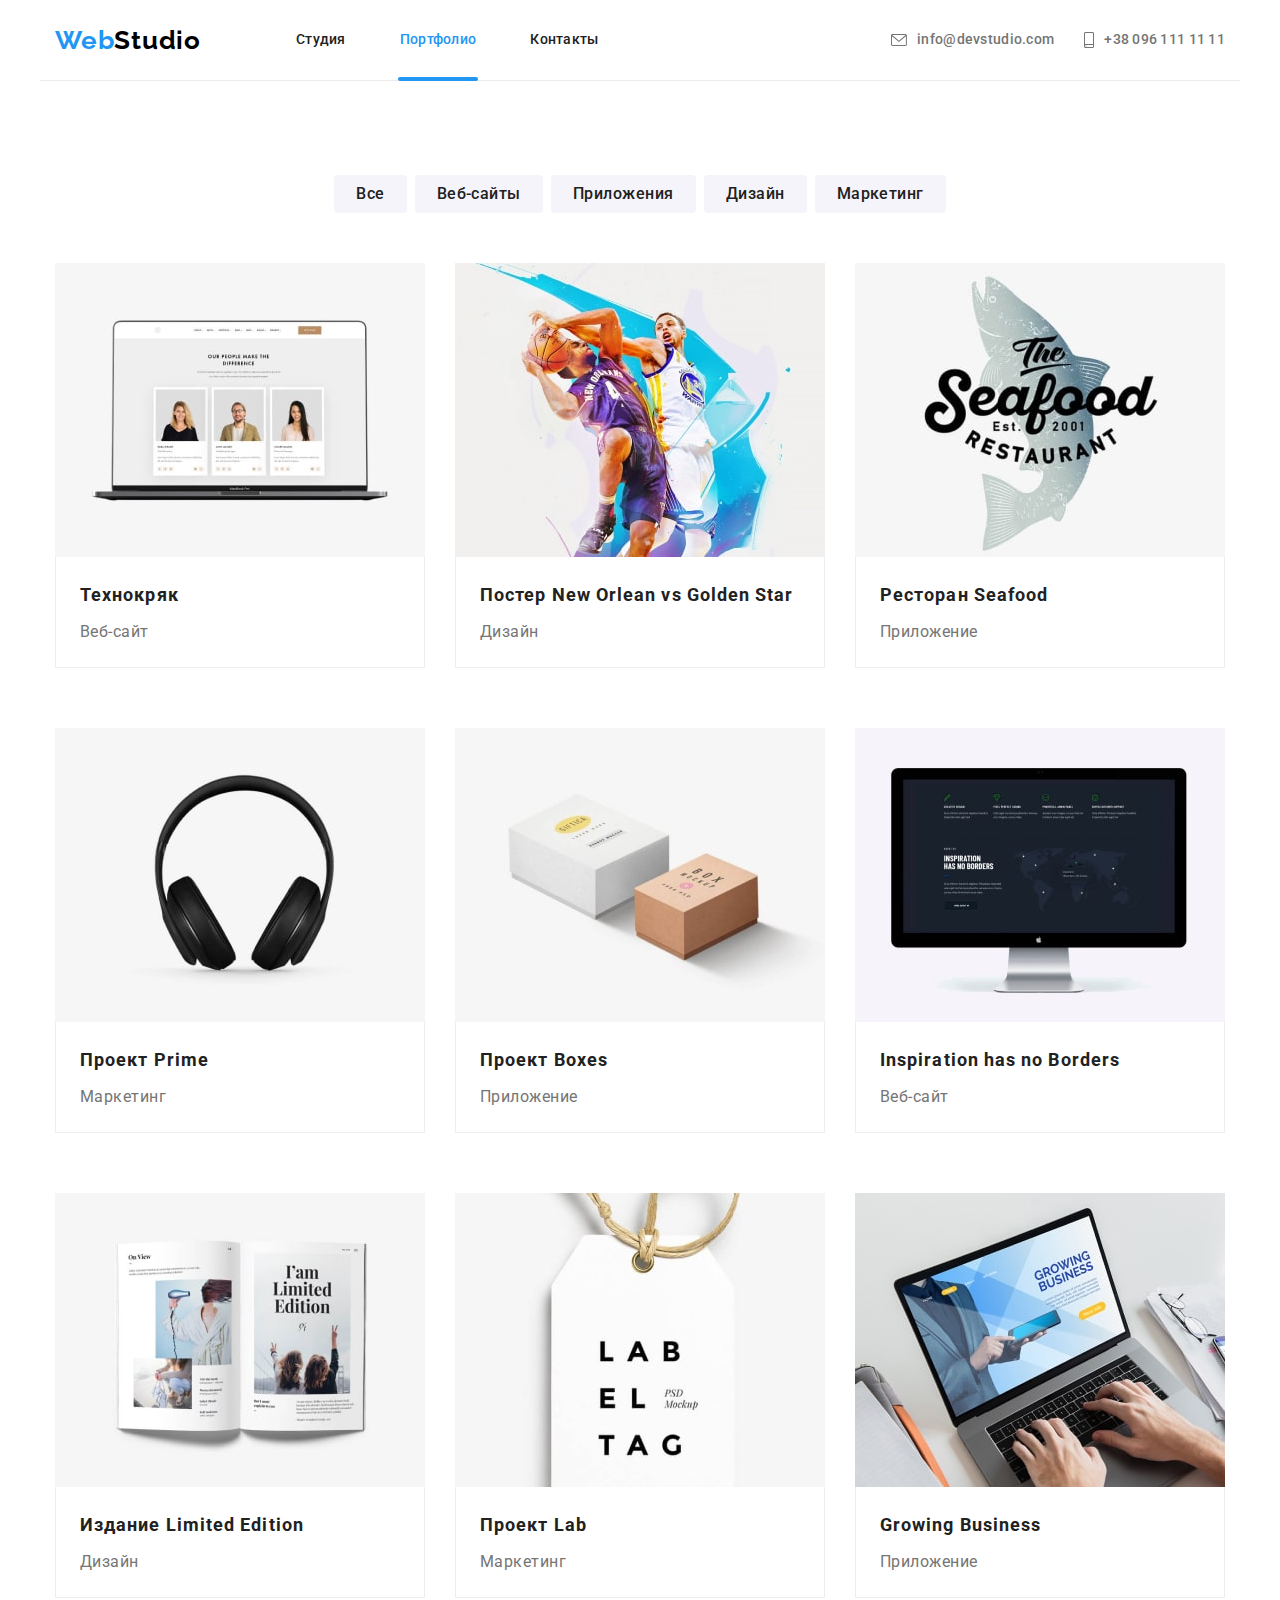
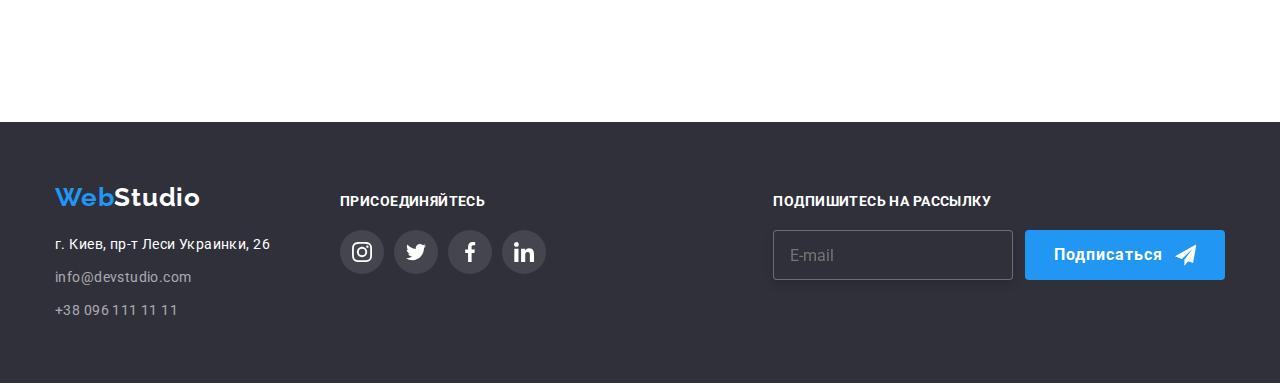
==== commit 7068deac: "Д/з   8" ====
--- a/portfolio.html
+++ b/portfolio.html
@@ -34,12 +34,17 @@
           <a lang="en" href="./index.html" class="logo header__logo"
             ><span lang="en" class="current">Web</span>Studio</a
           >
+
           <ul class="navigation__list list">
             <li class="navigation__item">
-              <a href="./index.html" class="navigation__link link">Студия</a>
+              <a href="./index.html" class="navigation__link  link"
+                >Студия</a
+              >
             </li>
             <li class="navigation__item">
-              <a href="./portfolio.html " class="navigation__link current link">Портфолио</a>
+              <a href="./portfolio.html " class="navigation__link current link"
+                >Портфолио</a
+              >
             </li>
             <li class="navigation__item">
               <a href="./index.html" class="navigation__link link">Контакты</a>
@@ -49,7 +54,11 @@
 
         <ul class="contacs header-contacs list">
           <li class="contacs__item">
-            <a lang="en" href="mailto:info@devstudio.com" class="contacs__mail link">
+            <a
+              lang="en"
+              href="mailto:info@devstudio.com"
+              class="contacs__mail link"
+            >
               <svg class="contacs__icon" width="16" height="12">
                 <use href="./images/icons.svg#icon-envelope"></use>
               </svg>
@@ -65,6 +74,77 @@
             >
           </li>
         </ul>
+
+        <button type="button" class="menu-button-open" data-menu-open>
+          <svg class="header__icon--open" width="40" height="40">
+            <use href="./images/icons.svg#icon-open-mob"></use>
+          </svg>
+        </button>
+
+        <div class="mob__menu is-hidden" data-menu>
+          <div class="mob-menu__container">
+            <div class="mob-menu-top">
+              <button type="button" class="menu-button-close" data-menu-close>
+                <svg class="menu-button__icon--close" width="40" height="40">
+                  <use href="./images/icons.svg#icon-close-mob"></use>
+                </svg>
+              </button>
+
+              <nav class="mob-menu__navigation">
+                <ul class="mob-menu__list list">
+                  <li class="mob-menu__item">
+                    <a href="./index.html" class="mob-menu__link current link"
+                      >Студия</a
+                    >
+                  </li>
+                  <li class="mob-menu__item">
+                    <a href="./portfolio.html " class="mob-menu__link link"
+                      >Портфолио</a
+                    >
+                  </li>
+                  <li class="mob-menu__item">
+                    <a href="./index.html" class="mob-menu__link link"
+                      >Контакты</a
+                    >
+                  </li>
+                </ul>
+              </nav>
+            </div>
+
+            <ul class="mob-contacs__list list">
+              <li class="mob-contacs__item">
+                <a href="tel:+380961111111" class="mob-contacs__tel link">
+                  +38 096 111 11 11</a
+                >
+              </li>
+
+              <li class="mob-contacs__item">
+                <a
+                  lang="en"
+                  href="mailto:info@devstudio.com"
+                  class="mob-contacs__mail link"
+                >
+                  info@devstudio.com</a
+                >
+              </li>
+            </ul>
+
+            <ul class="mob-socnet__list list">
+              <li class="mob-socnet__item">
+                <a href="#" class="mob-socnet__link">Instagram</a>
+              </li>
+              <li class="mob-socnet__item">
+                <a href="#" class="mob-socnet__link">Twitter</a>
+              </li>
+              <li class="mob-socnet__item">
+                <a href="#" class="mob-socnet__link">Facebook</a>
+              </li>
+              <li class="mob-socnet__item">
+                <a href="#" class="mob-socnet__link">Linkedin</a>
+              </li>
+            </ul>
+          </div>
+        </div>
       </div>
     </header>
 
--- a/css/main.min.css
+++ b/css/main.min.css
@@ -1 +1 @@
-p,h1,h2,h3,h4,h5,h6{margin:0}html{-webkit-box-sizing:border-box;box-sizing:border-box}*,*::before,*::after{-webkit-box-sizing:inherit;box-sizing:inherit}body{font-family:"Roboto",sans-serif;background-color:var(--primery-background-color);color:var(--primery-text-color);margin:0}.list{padding:0;margin:0;list-style:none}.link{text-decoration:none}img{display:block;width:100%;max-width:100%;height:auto}.section{padding-top:60px;padding-bottom:60px}@media screen and (min-width: 480px){.section{padding-top:60px;padding-bottom:60px}}@media screen and (min-width: 768px){.section{padding-top:94px;padding-bottom:94px}}.visually-hidden{position:absolute;white-space:nowrap;width:1px;height:1px;overflow:hidden;border:0;padding:0;clip:rect(0 0 0 0);-webkit-clip-path:inset(50%);clip-path:inset(50%);margin:-1px}:root{--primery-text-color: #212121;--text-color-white: #ffffff;--text-color-gray: #757575;--secondary-text-color: rgba(255, 255, 255, 0.6);--accent-color: #2196f3;--primery-background-color: #ffffff;--background-color-section: #2f303a;--primery-background-color-btn: #f5f4fa;--primery-icon-background: #afb1b8;--background-color-overlay: rgba(33, 150, 243, 0.9);--background-color-backdrop: rgba(0, 0, 0, 0.2);--card-set-gap: 30px}.container{width:100%;padding-left:15px;padding-right:15px;margin-left:auto;margin-right:auto}@media screen and (min-width: 480px){.container{width:480px}}@media screen and (min-width: 768px){.container{width:768px}}@media screen and (min-width: 1200px){.container{width:1200px}}.menu-button-open{display:-webkit-box;display:-ms-flexbox;display:flex;background-color:var(--primery-background-color);border-color:rgba(0,0,0,0);width:40px;height:40px;margin-left:auto;padding-top:10px}@media screen and (min-width: 768px){.menu-button-open{display:none}}.menu-button-open:hover .header__icon--open,.menu-button-open:focus .header__icon--open{fill:var(--accent-color)}.header__icon--open{display:block;-webkit-transition-property:fill;transition-property:fill;-webkit-transition-duration:250ms;transition-duration:250ms;-webkit-transition-timing-function:cubic-bezier(0.4, 0, 0.2, 1);transition-timing-function:cubic-bezier(0.4, 0, 0.2, 1)}.mob-menu{position:fixed;background-color:var(--primery-background-color);z-index:1;top:0;left:0;width:100vw;height:100vh;padding-top:10px;padding-bottom:48px;visibility:visible;opacity:1;-webkit-transition-property:opacity,visibility;transition-property:opacity,visibility;-webkit-transition-duration:500ms;transition-duration:500ms;-webkit-transition-timing-function:cubic-bezier(0.4, 0, 0.2, 1);transition-timing-function:cubic-bezier(0.4, 0, 0.2, 1)}.mob-menu>.container{height:100%;display:-webkit-box;display:-ms-flexbox;display:flex;-webkit-box-orient:vertical;-webkit-box-direction:normal;-ms-flex-direction:column;flex-direction:column;-webkit-box-pack:justify;-ms-flex-pack:justify;justify-content:space-between}.menu-button-close{display:-webkit-box;display:-ms-flexbox;display:flex;margin-left:auto;width:40px;height:40px;border-color:rgba(0,0,0,0);background-color:var(--primery-background-color);-webkit-box-align:center;-ms-flex-align:center;align-items:center;cursor:pointer;-webkit-transition-property:opacity,visibility;transition-property:opacity,visibility;-webkit-transition-duration:500ms;transition-duration:500ms;-webkit-transition-timing-function:cubic-bezier(0.4, 0, 0.2, 1);transition-timing-function:cubic-bezier(0.4, 0, 0.2, 1)}.button{display:inline-block;font-family:inherit;cursor:pointer;background-color:var(--accent-color);color:var(--primery-text-color);text-align:center;border:none}.button.hero-primery{padding:10px 32px;border-radius:4px;-webkit-transition-property:color,background-color,-webkit-box-shadow;transition-property:color,background-color,-webkit-box-shadow;transition-property:color,background-color,box-shadow;transition-property:color,background-color,box-shadow,-webkit-box-shadow;-webkit-transition-duration:250ms;transition-duration:250ms;-webkit-transition-timing-function:cubic-bezier(0.4, 0, 0.2, 1);transition-timing-function:cubic-bezier(0.4, 0, 0.2, 1);font-weight:700;font-size:16px;line-height:1.88;letter-spacing:.06em;-webkit-box-align:center;-ms-flex-align:center;align-items:center;text-align:center;color:var(--text-color-white)}.button.hero-primery:hover,.button.hero-primery:focus{color:var(--primery-text-color);background-color:var(--primery-background-color-btn)}.button.projects-primery,.button.projects-secondary{padding:6px 22px;border-radius:4px;-webkit-transition-property:color,background-color,-webkit-box-shadow;transition-property:color,background-color,-webkit-box-shadow;transition-property:color,background-color,box-shadow;transition-property:color,background-color,box-shadow,-webkit-box-shadow;-webkit-transition-duration:250ms;transition-duration:250ms;-webkit-transition-timing-function:cubic-bezier(0.4, 0, 0.2, 1);transition-timing-function:cubic-bezier(0.4, 0, 0.2, 1);font-weight:500;font-size:16px;line-height:1.62;letter-spacing:.03em;text-align:center;color:var(--primery-text-color);background-color:var(--primery-background-color-btn)}.button.projects-primery:hover,.button.projects-primery:focus{color:var(--text-color-white);background-color:var(--accent-color);-webkit-box-shadow:0px 3px 1px rgba(0,0,0,.1),0px 1px 2px rgba(0,0,0,.08),0px 2px 2px rgba(0,0,0,.12);box-shadow:0px 3px 1px rgba(0,0,0,.1),0px 1px 2px rgba(0,0,0,.08),0px 2px 2px rgba(0,0,0,.12)}.button.projects-secondary:hover,.button.projects-secondary:focus{color:var(--text-color-white);background-color:var(--accent-color);-webkit-box-shadow:0px 3px 1px rgba(0,0,0,.1),0px 1px 2px rgba(0,0,0,.08),0px 2px 2px rgba(0,0,0,.12);box-shadow:0px 3px 1px rgba(0,0,0,.1),0px 1px 2px rgba(0,0,0,.08),0px 2px 2px rgba(0,0,0,.12)}.backdrop{position:fixed;top:0;left:0;width:100%;height:100%;visibility:visible;opacity:1;-webkit-transition-property:opacity,visibility;transition-property:opacity,visibility;-webkit-transition-duration:500ms;transition-duration:500ms;-webkit-transition-timing-function:cubic-bezier(0.4, 0, 0.2, 1);transition-timing-function:cubic-bezier(0.4, 0, 0.2, 1);background-color:var(--background-color-backdrop)}.backdrop.is-hidden{opacity:0;visibility:hidden;pointer-events:none}.modal{position:absolute;top:50%;left:50%;padding:40px;-webkit-transform:translate(-50%, -50%) scale(1) rotate(0);transform:translate(-50%, -50%) scale(1) rotate(0);-webkit-transition-property:min-height,-webkit-transform,-webkit-box-shadow;transition-property:min-height,-webkit-transform,-webkit-box-shadow;transition-property:transform,min-height,box-shadow;transition-property:transform,min-height,box-shadow,-webkit-transform,-webkit-box-shadow;-webkit-transition-duration:500ms;transition-duration:500ms;-webkit-transition-timing-function:cubic-bezier(0.4, 0, 0.2, 1);transition-timing-function:cubic-bezier(0.4, 0, 0.2, 1);border-radius:4px;-webkit-box-shadow:0px 1px 3px rgba(0,0,0,.12),0px 1px 1px rgba(0,0,0,.14),0px 2px 1px rgba(0,0,0,.2);box-shadow:0px 1px 3px rgba(0,0,0,.12),0px 1px 1px rgba(0,0,0,.14),0px 2px 1px rgba(0,0,0,.2);background-color:var(--primery-background-color)}.backdrop.is-hidden .modal{-webkit-transform:translate(-50%, -50%) scale(0) rotate(-180deg);transform:translate(-50%, -50%) scale(0) rotate(-180deg);min-width:0}@media screen and (min-width: 480px){.modal{width:450px;height:609px}}@media screen and (min-width: 1200px){.modal{width:528px;height:581px}}.modal-close{position:absolute;display:-webkit-box;display:-ms-flexbox;display:flex;top:8px;right:8px;padding:0;width:30px;height:30px;border-radius:50%;-webkit-box-align:center;-ms-flex-align:center;align-items:center;-webkit-box-pack:center;-ms-flex-pack:center;justify-content:center;background-color:var(--primery-background-color);border:1px solid rgba(0,0,0,.1);cursor:pointer}.backdrop-icon{width:18px;height:18px;-webkit-box-align:center;-ms-flex-align:center;align-items:center;-webkit-box-pack:center;-ms-flex-pack:center;justify-content:center;-webkit-transition-property:fill;transition-property:fill;-webkit-transition-duration:250ms;transition-duration:250ms;-webkit-transition-timing-function:cubic-bezier(0.4, 0, 0.2, 1);transition-timing-function:cubic-bezier(0.4, 0, 0.2, 1)}.modal-close:hover .backdrop-icon,.modal-close:focus .backdrop-icon{fill:var(--accent-color)}.no-scroll{overflow:hidden}.modal-title{display:block;margin-bottom:12px;font-weight:700;font-size:20px;line-height:1.15;letter-spacing:.03em;text-align:center;color:var(--primery-text-color)}.input-field{margin-bottom:10px}.input-title{display:block;margin-bottom:4px;font-size:12px;line-height:1.17;letter-spacing:.01em;color:var(--text-color-gray)}.input-wrap{position:relative}.form-input{width:100%;height:40px;padding-left:42px;font-size:14px;line-height:1.14;letter-spacing:.01em;border:1px solid rgba(33,33,33,.2);border-radius:4px;color:var(--primery-text-color);outline-color:var(--accent-color);-webkit-transition-property:border;transition-property:border;-webkit-transition-duration:250ms;transition-duration:250ms;-webkit-transition-timing-function:cubic-bezier(0.4, 0, 0.2, 1);transition-timing-function:cubic-bezier(0.4, 0, 0.2, 1)}.form-input:focus{outline-color:var(--accent-color)}.input-icon{position:absolute;left:12px;top:50%;-webkit-transform:translateY(-50%);transform:translateY(-50%);-webkit-transition-property:fill;transition-property:fill;-webkit-transition-duration:250ms;transition-duration:250ms;-webkit-transition-timing-function:cubic-bezier(0.4, 0, 0.2, 1);transition-timing-function:cubic-bezier(0.4, 0, 0.2, 1)}.form-input:focus+.input-icon{fill:var(--accent-color)}.input-comment{margin-bottom:20px}.comment-text{display:block;width:100%;height:120px;padding:12px 16px;resize:none;border:1px solid rgba(33,33,33,.2);border-radius:4px;font-size:12px;line-height:1.17;letter-spacing:.01em;color:var(--primery-text-color)}.comment-text:focus{outline-color:var(--accent-color)}.comment-text::-webkit-input-placeholder{font-size:14px;line-height:1.14;letter-spacing:.01em;color:rgba(117,117,117,.5)}.comment-text::-moz-placeholder{font-size:14px;line-height:1.14;letter-spacing:.01em;color:rgba(117,117,117,.5)}.comment-text:-ms-input-placeholder{font-size:14px;line-height:1.14;letter-spacing:.01em;color:rgba(117,117,117,.5)}.comment-text::-ms-input-placeholder{font-size:14px;line-height:1.14;letter-spacing:.01em;color:rgba(117,117,117,.5)}.comment-text::placeholder{font-size:14px;line-height:1.14;letter-spacing:.01em;color:rgba(117,117,117,.5)}.input-check:checked+.check-text .check-icon{fill:var(--primery-background-color)}.check-text{display:-webkit-box;display:-ms-flexbox;display:flex;-webkit-box-pack:center;-ms-flex-pack:center;justify-content:center;-webkit-box-align:center;-ms-flex-align:center;align-items:center;margin-bottom:30px;font-size:12px;line-height:1.17;letter-spacing:.03em;color:var(--text-color-gray)}@media screen and (min-width: 1200px){.check-text{font-size:14px;line-height:1.71;letter-spacing:.03em}}.check-text span{display:-webkit-box;display:-ms-flexbox;display:flex;-webkit-box-align:center;-ms-flex-align:center;align-items:center;-webkit-box-pack:center;-ms-flex-pack:center;justify-content:center;width:16px;height:15px;border:2px solid #212121;border-radius:2px;margin-right:7px;-webkit-transition-property:background-color,border-color;transition-property:background-color,border-color;-webkit-transition-duration:250ms;transition-duration:250ms;-webkit-transition-timing-function:cubic-bezier(0.4, 0, 0.2, 1);transition-timing-function:cubic-bezier(0.4, 0, 0.2, 1)}.input-check:focus+.check-text span{border-color:var(--accent-color)}.input-check:checked+.check-text span{background-color:var(--accent-color);border-color:var(--accent-color)}.check-icon{fill:rgba(0,0,0,0);-webkit-transition-property:fill;transition-property:fill;-webkit-transition-duration:250ms;transition-duration:250ms;-webkit-transition-timing-function:cubic-bezier(0.4, 0, 0.2, 1);transition-timing-function:cubic-bezier(0.4, 0, 0.2, 1)}.input-contract{margin-left:3px;-webkit-box-align:center;-ms-flex-align:center;align-items:center;-webkit-box-pack:center;-ms-flex-pack:center;justify-content:center;font-family:inherit;-webkit-text-decoration-line:underline;text-decoration-line:underline;color:var(--accent-color)}.input-button{display:-webkit-box;display:-ms-flexbox;display:flex;margin:0 auto;padding:10px 56px;min-width:200px;border-radius:4px;-webkit-transition-property:color,background-color,-webkit-box-shadow;transition-property:color,background-color,-webkit-box-shadow;transition-property:color,background-color,box-shadow;transition-property:color,background-color,box-shadow,-webkit-box-shadow;-webkit-transition-duration:250ms;transition-duration:250ms;-webkit-transition-timing-function:cubic-bezier(0.4, 0, 0.2, 1);transition-timing-function:cubic-bezier(0.4, 0, 0.2, 1);font-weight:700;font-size:16px;line-height:1.88;letter-spacing:.06em;-webkit-box-align:center;-ms-flex-align:center;align-items:center;text-align:center;color:var(--text-color-white)}.button.input-button:hover,.button.input-button:focus{color:var(--text-color-white);background-color:#188ce8;-webkit-box-shadow:0px 4px 4px rgba(0,0,0,.15);box-shadow:0px 4px 4px rgba(0,0,0,.15)}.header__page{border-bottom:1px solid #ececec}.header__page.container{display:-webkit-box;display:-ms-flexbox;display:flex;-webkit-box-align:center;-ms-flex-align:center;align-items:center}.navigation,.navigation__list,.contacs{display:-webkit-box;display:-ms-flexbox;display:flex;-webkit-box-align:center;-ms-flex-align:center;align-items:center}.header__logo{-webkit-box-align:center;-ms-flex-align:center;align-items:center;color:#000}@media screen and (min-width: 768px){.header__logo{margin-right:88px}}@media screen and (min-width: 1200px){.header__logo{margin-right:93px}}.header__logo,.current{font-family:"Raleway",sans-serif;font-weight:700;font-size:24px;line-height:1.17;letter-spacing:.03em;text-decoration:none}@media screen and (min-width: 1200px){.header__logo,.current{font-weight:700;font-size:26px;line-height:1.19;letter-spacing:.03em}}.current{color:var(--accent-color)}.navigation__list .current{color:var(--accent-color)}.navigation__list{display:none}@media screen and (min-width: 1200px){.navigation__list{display:-webkit-box;display:-ms-flexbox;display:flex;-webkit-column-gap:50px;-moz-column-gap:50px;column-gap:50px}}.navigation__link{padding:32px 2px;display:block;position:relative;-webkit-transition-property:color;transition-property:color;-webkit-transition-duration:250ms;transition-duration:250ms;-webkit-transition-timing-function:cubic-bezier(0.4, 0, 0.2, 1);transition-timing-function:cubic-bezier(0.4, 0, 0.2, 1);font-family:inherit;font-weight:500;font-size:14px;line-height:1.14;letter-spacing:.02em;color:var(--primery-text-color)}.navigation__link:hover,.navigation__link:focus{color:var(--accent-color)}.navigation__link.current::after{content:"";position:absolute;left:0;bottom:-1px;display:block;width:100%;height:4px;border-radius:2px;background-color:currentColor}.header-contacs{display:none}@media screen and (min-width: 768px){.header-contacs{display:-webkit-box;display:-ms-flexbox;display:flex;-webkit-box-orient:vertical;-webkit-box-direction:normal;-ms-flex-direction:column;flex-direction:column;-webkit-box-align:baseline;-ms-flex-align:baseline;align-items:baseline;-webkit-box-pack:center;-ms-flex-pack:center;justify-content:center;gap:10px;padding-top:21px;padding-bottom:21px}}@media screen and (min-width: 1200px){.header-contacs{-webkit-box-orient:horizontal;-webkit-box-direction:normal;-ms-flex-direction:row;flex-direction:row;margin-left:auto;-webkit-column-gap:30px;-moz-column-gap:30px;column-gap:30px;-webkit-box-pack:end;-ms-flex-pack:end;justify-content:flex-end}}.contacs__mail,.contacs__tel{display:-webkit-box;display:-ms-flexbox;display:flex;-webkit-box-align:center;-ms-flex-align:center;align-items:center;height:100%;width:100%;font-weight:500;font-size:14px;line-height:1.14;letter-spacing:.02em;font-size:14px;line-height:1.14;letter-spacing:.02em;color:var(--text-color-gray);-webkit-transition-property:color;transition-property:color;-webkit-transition-duration:250ms;transition-duration:250ms;-webkit-transition-timing-function:cubic-bezier(0.4, 0, 0.2, 1);transition-timing-function:cubic-bezier(0.4, 0, 0.2, 1)}.contacs__mail:hover,.contacs__mail:focus{color:var(--accent-color)}.contacs__tel:hover,.contacs__tel:focus{color:var(--accent-color)}.contacs__icon{fill:currentColor;margin-right:10px;-webkit-box-align:center;-ms-flex-align:center;align-items:center}.hero{width:100%;padding:118px 60px;text-align:center;background-color:var(--background-color-section);background-image:-webkit-gradient(linear, left top, left bottom, from(rgba(47, 48, 58, 0.4)), to(rgba(47, 48, 58, 0.4))),url(../images/hero-bg-mod-1x.jpg);background-image:linear-gradient(rgba(47, 48, 58, 0.4), rgba(47, 48, 58, 0.4)),url(../images/hero-bg-mod-1x.jpg);margin-left:auto;margin-right:auto;background-repeat:no-repeat;background-size:cover;background-position:center}@media screen and (min-device-pixel-ratio: 2),(-webkit-min-device-pixel-ratio: 2),(min-resolution: 192dpi),(min-resolution: 2dppx){.hero{background-image:-webkit-gradient(linear, left top, left bottom, from(rgba(47, 48, 58, 0.4)), to(rgba(47, 48, 58, 0.4))),url(../images/hero-bg-mod-2x.jpg);background-image:linear-gradient(rgba(47, 48, 58, 0.4), rgba(47, 48, 58, 0.4)),url(../images/hero-bg-mod-2x.jpg)}}@media screen and (min-width: 768px){.hero{padding:118px 204px;background-image:-webkit-gradient(linear, left top, left bottom, from(rgba(47, 48, 58, 0.4)), to(rgba(47, 48, 58, 0.4))),url(../images/hero-bg-tab-1x.jpg);background-image:linear-gradient(rgba(47, 48, 58, 0.4), rgba(47, 48, 58, 0.4)),url(../images/hero-bg-tab-1x.jpg)}}@media screen and (min-device-pixel-ratio: 2),(-webkit-min-device-pixel-ratio: 2),(min-resolution: 192dpi),(min-resolution: 2dppx){.hero{background-image:-webkit-gradient(linear, left top, left bottom, from(rgba(47, 48, 58, 0.4)), to(rgba(47, 48, 58, 0.4))),url(/images/hero-tab-2x.jpg);background-image:linear-gradient(rgba(47, 48, 58, 0.4), rgba(47, 48, 58, 0.4)),url(/images/hero-tab-2x.jpg)}}@media screen and (min-width: 1200px){.hero{max-width:1600px;padding:200px 0;background-image:-webkit-gradient(linear, left top, left bottom, from(rgba(47, 48, 58, 0.4)), to(rgba(47, 48, 58, 0.4))),url(../images/hero-bg-desk-1x.jpg);background-image:linear-gradient(rgba(47, 48, 58, 0.4), rgba(47, 48, 58, 0.4)),url(../images/hero-bg-desk-1x.jpg)}}@media screen and (min-device-pixel-ratio: 2),(-webkit-min-device-pixel-ratio: 2),(min-resolution: 192dpi),(min-resolution: 2dppx){.hero{background-image:-webkit-gradient(linear, left top, left bottom, from(rgba(47, 48, 58, 0.4)), to(rgba(47, 48, 58, 0.4))),url(/images/hero-desk-2x.jpg);background-image:linear-gradient(rgba(47, 48, 58, 0.4), rgba(47, 48, 58, 0.4)),url(/images/hero-desk-2x.jpg)}}.hero .container{width:100%;padding-left:15px;padding-right:15px;margin-left:auto;margin-right:auto}.hero-title{margin-bottom:30px;margin-top:0;margin-left:auto;margin-right:auto;width:100%;font-weight:900;font-size:26px;line-height:1.16;letter-spacing:.06em;text-transform:uppercase;text-align:center;color:var(--text-color-white)}@media screen and (min-width: 768px){.hero-title{max-width:360px}}@media screen and (min-width: 1200px){.hero-title{max-width:696px;font-weight:900;font-size:44px;line-height:1.36;letter-spacing:.06em}}.feature.section{padding-top:60px;padding-bottom:60px}@media screen and (min-width: 1200px){.feature.section{padding-top:94px;padding-bottom:94px}}.feature__list{display:-webkit-box;display:-ms-flexbox;display:flex;-ms-flex-wrap:wrap;flex-wrap:wrap;gap:30px}.feature__item{max-width:450px}@media screen and (min-width: 768px){.feature__item{width:calc((100% - 30px)/2)}}@media screen and (min-width: 1200px){.feature__item{width:calc((100% - 90px)/4)}}.feature__icon{display:-webkit-box;display:-ms-flexbox;display:flex;height:120px;-webkit-box-align:center;-ms-flex-align:center;align-items:center;-webkit-box-pack:center;-ms-flex-pack:center;justify-content:center;border-radius:4px;background-color:var(--primery-background-color-btn)}.feature__quality-icon{width:70px;height:70px}.feature__title{margin-top:30px;margin-bottom:10px;font-weight:700;font-size:14px;line-height:1.14;letter-spacing:.03em;text-transform:uppercase;color:var(--primery-text-color)}.feature__text{font-size:14px;line-height:1.71;letter-spacing:.03em;color:var(--text-color-gray)}@media screen and (min-width: 1200px){.about.section{padding-top:0}}@media screen and (max-width: 1199px){.about.section{display:none}}.about.section .about-title{margin-bottom:50px;-webkit-box-align:center;-ms-flex-align:center;align-items:center;font-weight:700;font-size:36px;line-height:1.16;letter-spacing:.03em;text-align:center;color:var(--primery-text-color)}.about-list{display:-webkit-box;display:-ms-flexbox;display:flex;text-align:center;gap:30px}.about-item{position:relative;width:calc((100% - 60px)/3)}.about-text{position:absolute;display:-webkit-box;display:-ms-flexbox;display:flex;bottom:0;right:0;width:100%;height:70px;-webkit-box-pack:center;-ms-flex-pack:center;justify-content:center;-webkit-box-align:center;-ms-flex-align:center;align-items:center;font-weight:700;font-size:14px;line-height:1.14;letter-spacing:.03em;text-align:center;text-transform:uppercase;color:var(--text-color-white);background:rgba(47,48,58,.8)}.command{background-color:#f5f4fa;text-align:center}@media screen and (min-width: 1200px){.command{margin-top:94px;margin-bottom:94px}}.command__title{margin-bottom:30px;font-weight:700;font-size:28px;line-height:1.18;letter-spacing:.03em;text-align:center;color:var(--primery-text-color)}@media screen and (min-width: 1200px){.command__title{margin-bottom:50px;font-weight:700;font-size:36px;line-height:1.16;letter-spacing:.03em}}.command__list{display:-webkit-box;display:-ms-flexbox;display:flex;-ms-flex-wrap:wrap;flex-wrap:wrap;gap:30px}.command__item{width:100%;background:var(--primery-background-color);-webkit-box-shadow:0px 1px 3px rgba(0,0,0,.12),0px 1px 1px rgba(0,0,0,.14),0px 2px 1px rgba(0,0,0,.2);box-shadow:0px 1px 3px rgba(0,0,0,.12),0px 1px 1px rgba(0,0,0,.14),0px 2px 1px rgba(0,0,0,.2);border-radius:0px 0px 4px 4px}@media screen and (min-width: 768px){.command__item{width:calc((100% - 30px)/2)}}@media screen and (min-width: 1200px){.command__item{width:calc((100% - 90px)/4)}}.command__wrap{padding-top:30px;padding-bottom:24px}@media screen and (min-width: 1200px){.command__wrap{padding-bottom:30px}}.command__after-title{margin-top:0;margin-bottom:10px;font-weight:500;font-size:16px;line-height:1.19;letter-spacing:.03em;text-align:center;color:var(--primery-text-color)}.command__text{margin-bottom:16px;text-align:center;font-weight:500;font-size:14px;line-height:1.19;letter-spacing:.03em;color:var(--text-color-gray)}.command__soc{display:-webkit-box;display:-ms-flexbox;display:flex;-webkit-box-pack:center;-ms-flex-pack:center;justify-content:center;gap:10px}.soc__link{width:44px;height:44px;border-radius:50%;display:-webkit-box;display:-ms-flexbox;display:flex;-webkit-box-align:center;-ms-flex-align:center;align-items:center;-webkit-box-pack:center;-ms-flex-pack:center;justify-content:center;-webkit-transition-property:background-color;transition-property:background-color;-webkit-transition-duration:250ms;transition-duration:250ms;-webkit-transition-timing-function:cubic-bezier(0.4, 0, 0.2, 1);transition-timing-function:cubic-bezier(0.4, 0, 0.2, 1);background-color:var(--primery-background-color)}.soc__link:hover,.soc__link:focus{background-color:var(--accent-color)}.soc__icon{fill:var(--primery-icon-background);-webkit-transition-property:fill;transition-property:fill;-webkit-transition-duration:250ms;transition-duration:250ms;-webkit-transition-timing-function:cubic-bezier(0.4, 0, 0.2, 1);transition-timing-function:cubic-bezier(0.4, 0, 0.2, 1)}.soc__link:hover .soc__icon,.soc__link:focus .soc__icon{fill:var(--primery-background-color)}@media screen and (min-width: 1200px){.сlients.section{padding-top:94px;padding-bottom:94px}}.сlients-title{margin-bottom:30px;-webkit-box-align:center;-ms-flex-align:center;align-items:center;font-weight:700;font-size:28px;line-height:1.18;letter-spacing:.03em;text-align:center;color:var(--primery-text-color)}@media screen and (min-width: 1200px){.сlients-title{margin-bottom:50px;font-weight:700;font-size:36px;line-height:1.17;letter-spacing:.03em}}.сlients-list{display:-webkit-box;display:-ms-flexbox;display:flex;-ms-flex-wrap:wrap;flex-wrap:wrap;-webkit-box-pack:center;-ms-flex-pack:center;justify-content:center;gap:30px}.сlients-item{width:calc((100% - 30px)/2);height:92px}@media screen and (min-width: 768px){.сlients-item{width:calc((100% - 60px)/3)}}@media screen and (min-width: 1200px){.сlients-item{width:calc((100% - 150px)/6)}}.clients-link{width:100%;height:100%;border:1px solid #afb1b8;border-radius:4px;display:-webkit-box;display:-ms-flexbox;display:flex;-webkit-box-align:center;-ms-flex-align:center;align-items:center;-webkit-box-pack:center;-ms-flex-pack:center;justify-content:center;fill:var(--accent-color);-webkit-transition-property:border-color;transition-property:border-color;-webkit-transition-duration:250ms;transition-duration:250ms;-webkit-transition-timing-function:cubic-bezier(0.4, 0, 0.2, 1);transition-timing-function:cubic-bezier(0.4, 0, 0.2, 1)}.clients-link:hover,.clients-link:focus{border-color:var(--accent-color)}.clients-icon{width:106px;height:60px;fill:var(--primery-icon-background);-webkit-transition-property:fill;transition-property:fill;-webkit-transition-duration:250ms;transition-duration:250ms;-webkit-transition-timing-function:cubic-bezier(0.4, 0, 0.2, 1);transition-timing-function:cubic-bezier(0.4, 0, 0.2, 1)}.clients-link:hover .clients-icon,.clients-link:focus .clients-icon{fill:var(--accent-color)}.projects.section{padding-top:60px;padding-bottom:60px}@media screen and (min-width: 1200px){.projects.section{padding-top:94px;padding-bottom:94px}}.projects-list{display:-webkit-box;display:-ms-flexbox;display:flex;-ms-flex-wrap:wrap;flex-wrap:wrap;gap:8px 15px;margin-bottom:40px;-webkit-box-orient:horizontal;-webkit-box-direction:normal;-ms-flex-direction:row;flex-direction:row}@media screen and (min-width: 768px){.projects-list{display:-webkit-box;display:-ms-flexbox;display:flex;-webkit-box-pack:center;-ms-flex-pack:center;justify-content:center;margin-bottom:30px;-webkit-column-gap:8px;-moz-column-gap:8px;column-gap:8px}}@media screen and (min-width: 1200px){.projects-list{display:-webkit-box;display:-ms-flexbox;display:flex;-webkit-box-pack:center;-ms-flex-pack:center;justify-content:center;margin-bottom:50px;-webkit-column-gap:8px;-moz-column-gap:8px;column-gap:8px}}.work-list{display:block;width:100%}@media screen and (min-width: 768px){.work-list{display:-webkit-box;display:-ms-flexbox;display:flex;-ms-flex-wrap:wrap;flex-wrap:wrap;gap:30px;-webkit-box-flex:1;-ms-flex-positive:1;flex-grow:1}}@media screen and (min-width: 1200px){.work-list{display:-webkit-box;display:-ms-flexbox;display:flex;gap:30px}}.work-item{width:100%;margin-bottom:30px}@media screen and (min-width: 768px){.work-item{width:calc((100% - 30px)/2);margin-bottom:30px}}@media screen and (min-width: 1200px){.work-item{width:calc((100% - 60px)/3);margin-bottom:30px}}.work-gallery-link{display:-webkit-box;display:-ms-flexbox;display:flex;height:100%;-webkit-box-orient:vertical;-webkit-box-direction:normal;-ms-flex-direction:column;flex-direction:column;-webkit-transition-property:-webkit-box-shadow;transition-property:-webkit-box-shadow;transition-property:box-shadow;transition-property:box-shadow, -webkit-box-shadow;-webkit-transition-duration:250ms;transition-duration:250ms;-webkit-transition-timing-function:cubic-bezier(0.4, 0, 0.2, 1);transition-timing-function:cubic-bezier(0.4, 0, 0.2, 1)}.work-gallery-link:hover,.work-gallery-link:focus{-webkit-box-shadow:0px 1px 1px rgba(0,0,0,.12),0px 4px 4px rgba(0,0,0,.06),1px 4px 6px rgba(0,0,0,.16);box-shadow:0px 1px 1px rgba(0,0,0,.12),0px 4px 4px rgba(0,0,0,.06),1px 4px 6px rgba(0,0,0,.16)}.work-top-wrap{position:relative;overflow:hidden}.work-top-text{position:absolute;top:0;left:0;padding:63px 24px;height:100%;-webkit-transform:translateY(100%);transform:translateY(100%);-webkit-transition-property:-webkit-transform;transition-property:-webkit-transform;transition-property:transform;transition-property:transform, -webkit-transform;-webkit-transition-duration:250ms;transition-duration:250ms;-webkit-transition-timing-function:cubic-bezier(0.4, 0, 0.2, 1);transition-timing-function:cubic-bezier(0.4, 0, 0.2, 1);font-size:18px;line-height:1.56;letter-spacing:.03em;color:var(--text-color-white);background-color:var(--background-color-overlay)}.work-gallery-link:hover .work-top-text{-webkit-transform:translateY(0);transform:translateY(0)}.work-list .work-wrap{padding:20px 24px;border-right:1px solid #eee;border-bottom:1px solid #eee;border-left:1px solid #eee}.work-title{margin-bottom:4px;font-weight:700;font-size:18px;line-height:2;letter-spacing:.06em;color:var(--primery-text-color)}.work-text{font-size:16px;line-height:1.88;letter-spacing:.03em;color:var(--text-color-gray);margin-top:0}.footer{display:block;padding-top:60px;padding-bottom:60px;width:100%;background-color:var(--background-color-section)}.footer-container{display:-webkit-box;display:-ms-flexbox;display:flex;-webkit-box-align:center;-ms-flex-align:center;align-items:center;-webkit-box-pack:center;-ms-flex-pack:center;justify-content:center;-webkit-box-orient:vertical;-webkit-box-direction:normal;-ms-flex-direction:column;flex-direction:column}@media screen and (min-width: 768px){.footer-container{-ms-flex-wrap:wrap;flex-wrap:wrap;-webkit-box-orient:horizontal;-webkit-box-direction:normal;-ms-flex-direction:row;flex-direction:row;-webkit-box-align:baseline;-ms-flex-align:baseline;align-items:baseline}}@media screen and (min-width: 1200px){.footer-container{display:-webkit-box;display:-ms-flexbox;display:flex}}.footer-box-first{text-align:center}@media screen and (min-width: 768px){.footer-box-first{-webkit-box-align:center;-ms-flex-align:center;align-items:center}}@media screen and (min-width: 1200px){.footer-box-first{text-align:left}}.footer-logo{display:inline-block;margin-bottom:20px;font-family:"Raleway",sans-serif;font-weight:700;font-size:24px;line-height:1.19;letter-spacing:.03em;text-decoration:none;color:var(--text-color-white)}@media screen and (min-width: 1200px){.footer-logo{font-weight:700;font-size:26px;line-height:1.17;letter-spacing:.03em}}.footer-address{font-style:normal}.footer-item:not(:last-child){margin-bottom:8px}@media screen and (min-width: 1200px){.footer-item:not(:last-child){margin-bottom:9px}}.footer-item .aside{font-size:14px;line-height:1.71;letter-spacing:.03em;color:var(--secondary-text-color);-webkit-transition-property:color;transition-property:color;-webkit-transition-duration:250ms;transition-duration:250ms;-webkit-transition-timing-function:cubic-bezier(0.4, 0, 0.2, 1);transition-timing-function:cubic-bezier(0.4, 0, 0.2, 1)}.footer-item .aside:hover,.footer-item .aside:focus{color:var(--accent-color)}.footer-list .footer-map{color:var(--text-color-white)}.footer-box-second{display:-webkit-box;display:-ms-flexbox;display:flex;margin-top:60px;-webkit-box-align:center;-ms-flex-align:center;align-items:center;-webkit-box-orient:vertical;-webkit-box-direction:normal;-ms-flex-direction:column;flex-direction:column;-webkit-box-pack:center;-ms-flex-pack:center;justify-content:center;margin-left:auto;margin-right:auto}@media screen and (min-width: 768px){.footer-box-second{margin-top:0;margin-left:165px;margin-right:auto}}@media screen and (min-width: 1200px){.footer-box-second{margin-left:70px;margin-right:auto;-webkit-box-align:start;-ms-flex-align:start;align-items:flex-start}}.footer-text{font-weight:700;font-size:14px;line-height:1.14;letter-spacing:.03em;text-transform:uppercase;margin-bottom:20px;color:var(--text-color-white)}.footer-soc{display:-webkit-box;display:-ms-flexbox;display:flex;-webkit-box-pack:center;-ms-flex-pack:center;justify-content:center;gap:10px}.footer-soc-link{width:44px;height:44px;border-radius:50%;display:-webkit-box;display:-ms-flexbox;display:flex;-webkit-box-align:center;-ms-flex-align:center;align-items:center;-webkit-box-pack:center;-ms-flex-pack:center;justify-content:center;-webkit-transition-property:background-color;transition-property:background-color;-webkit-transition-duration:250ms;transition-duration:250ms;-webkit-transition-timing-function:cubic-bezier(0.4, 0, 0.2, 1);transition-timing-function:cubic-bezier(0.4, 0, 0.2, 1);background-color:rgba(255,255,255,.1)}.footer-soc-link:hover,.footer-soc-link:focus{background-color:var(--accent-color)}.footer-soc-icon{fill:var(--primery-background-color);-webkit-transition-property:fill;transition-property:fill;-webkit-transition-duration:250ms;transition-duration:250ms;-webkit-transition-timing-function:cubic-bezier(0.4, 0, 0.2, 1);transition-timing-function:cubic-bezier(0.4, 0, 0.2, 1)}.footer-soc-link:hover .footer-soc-icon,.footer-soc-link:focus .footer-soc-icon{fill:var(--primery-background-color)}.distribution{display:-webkit-box;display:-ms-flexbox;display:flex;margin-top:60px;margin-left:auto;margin-right:auto;-webkit-box-orient:vertical;-webkit-box-direction:normal;-ms-flex-direction:column;flex-direction:column;text-align:center;-webkit-box-align:center;-ms-flex-align:center;align-items:center;-webkit-box-pack:center;-ms-flex-pack:center;justify-content:center}@media screen and (min-width: 768px){.distribution{margin-left:auto}}@media screen and (min-width: 1200px){.distribution{-webkit-box-align:start;-ms-flex-align:start;align-items:flex-start;margin-left:auto;margin-top:0;margin-right:0}}.distribution-text{margin-bottom:20px;font-weight:700;font-size:14px;line-height:1.14;letter-spacing:.03em;text-transform:uppercase;color:var(--primery-background-color)}.distribution-form{display:-webkit-box;display:-ms-flexbox;display:flex;-webkit-box-pack:center;-ms-flex-pack:center;justify-content:center;-webkit-box-align:center;-ms-flex-align:center;align-items:center}.distribution-form::-webkit-input-placeholder{font-size:16px;line-height:1.25;letter-spacing:.03em;color:rgba(255,255,255,.6)}.distribution-form::-moz-placeholder{font-size:16px;line-height:1.25;letter-spacing:.03em;color:rgba(255,255,255,.6)}.distribution-form:-ms-input-placeholder{font-size:16px;line-height:1.25;letter-spacing:.03em;color:rgba(255,255,255,.6)}.distribution-form::-ms-input-placeholder{font-size:16px;line-height:1.25;letter-spacing:.03em;color:rgba(255,255,255,.6)}.distribution-form::placeholder{font-size:16px;line-height:1.25;letter-spacing:.03em;color:rgba(255,255,255,.6)}.footer-mail-input{width:100%;height:50px;padding:15px 16px;margin-right:12px;border:1px solid rgba(255,255,255,.3);-webkit-filter:drop-shadow(0px 4px 4px rgba(0, 0, 0, 0.15));filter:drop-shadow(0px 4px 4px rgba(0, 0, 0, 0.15));border-radius:4px;background-color:var(--background-color-section);color:var(--primery-background-color)}.footer-email.button{display:-webkit-box;display:-ms-flexbox;display:flex;position:relative;-webkit-box-align:center;-ms-flex-align:center;align-items:center;-webkit-box-pack:center;-ms-flex-pack:center;justify-content:center;padding:10px 29px;min-width:200px;-webkit-transition-property:color,background-color,-webkit-box-shadow;transition-property:color,background-color,-webkit-box-shadow;transition-property:color,background-color,box-shadow;transition-property:color,background-color,box-shadow,-webkit-box-shadow;-webkit-transition-duration:250ms;transition-duration:250ms;-webkit-transition-timing-function:cubic-bezier(0.4, 0, 0.2, 1);transition-timing-function:cubic-bezier(0.4, 0, 0.2, 1);border-radius:4px;font-weight:700;font-size:16px;line-height:1.88;letter-spacing:.06em;color:var(--text-color-white)}.footer-email.button:hover,.footer-email.button:focus{color:var(--text-color-white);background-color:#188ce8;-webkit-box-shadow:0px 4px 4px rgba(0,0,0,.15);box-shadow:0px 4px 4px rgba(0,0,0,.15)}.footer-letter-icon{margin-left:12px;fill:var(--text-color-white)}/*# sourceMappingURL=main.min.css.map */+p,h1,h2,h3,h4,h5,h6{margin:0}html{-webkit-box-sizing:border-box;box-sizing:border-box}*,*::before,*::after{-webkit-box-sizing:inherit;box-sizing:inherit}body{font-family:"Roboto",sans-serif;background-color:var(--primery-background-color);color:var(--primery-text-color);margin:0}.list{padding:0;margin:0;list-style:none}.link{text-decoration:none}img{display:block;width:100%;max-width:100%;height:auto}.section{padding-top:60px;padding-bottom:60px}@media screen and (min-width: 480px){.section{padding-top:60px;padding-bottom:60px}}@media screen and (min-width: 768px){.section{padding-top:94px;padding-bottom:94px}}.visually-hidden{position:absolute;white-space:nowrap;width:1px;height:1px;overflow:hidden;border:0;padding:0;clip:rect(0 0 0 0);-webkit-clip-path:inset(50%);clip-path:inset(50%);margin:-1px}:root{--primery-text-color: #212121;--text-color-white: #ffffff;--text-color-gray: #757575;--secondary-text-color: rgba(255, 255, 255, 0.6);--accent-color: #2196f3;--primery-background-color: #ffffff;--background-color-section: #2f303a;--primery-background-color-btn: #f5f4fa;--primery-icon-background: #afb1b8;--background-color-overlay: rgba(33, 150, 243, 0.9);--background-color-backdrop: rgba(0, 0, 0, 0.2);--card-set-gap: 30px}.container{width:100%;padding-left:15px;padding-right:15px;margin-left:auto;margin-right:auto}@media screen and (min-width: 480px){.container{width:480px}}@media screen and (min-width: 768px){.container{width:768px}}@media screen and (min-width: 1200px){.container{width:1200px}}.menu-button-open{position:absolute;margin-left:auto;border:none;background-color:rgba(0,0,0,0);cursor:pointer;-webkit-transition-property:fill;transition-property:fill;-webkit-transition-duration:250ms;transition-duration:250ms;-webkit-transition-timing-function:cubic-bezier(0.4, 0, 0.2, 1);transition-timing-function:cubic-bezier(0.4, 0, 0.2, 1)}@media screen and (min-width: 768px){.menu-button-open{display:none}}.header__icon--open{width:40px;height:40px;-webkit-box-align:center;-ms-flex-align:center;align-items:center;-webkit-box-pack:center;-ms-flex-pack:center;justify-content:center}.menu-button-open:hover .header__icon--open,.menu-button-open:focus .header__icon--open{fill:var(--accent-color)}.mob__menu{position:fixed;background-color:var(--primery-background-color);z-index:1;top:0;left:0;width:100vw;height:100vh}@media screen and (min-width: 768px){.mob__menu{display:none}}.mob__menu.is-hidden{opacity:0;pointer-events:none;visibility:hidden}@media screen and (min-width: 768px){.mob__menu.is-hidden{opacity:1;pointer-events:all;visibility:visible}}.mob__menu.is-hidden .mob__menu{-webkit-transform:translateX(100%);transform:translateX(100%)}@media screen and (min-width: 768px){.mob__menu.is-hidden .mob__menu{-webkit-transform:none;transform:none}}.menu-button-close{margin-left:auto;display:-webkit-box;display:-ms-flexbox;display:flex;border:none;background-color:rgba(0,0,0,0);cursor:pointer;-webkit-transition-property:fill;transition-property:fill;-webkit-transition-duration:250ms;transition-duration:250ms;-webkit-transition-timing-function:cubic-bezier(0.4, 0, 0.2, 1);transition-timing-function:cubic-bezier(0.4, 0, 0.2, 1)}@media screen and (min-width: 768px){.menu-button-close{display:none}}.menu-button__icon--close{width:40px;height:40px;-webkit-box-align:center;-ms-flex-align:center;align-items:center;-webkit-box-pack:center;-ms-flex-pack:center;justify-content:center}.menu-button-close:hover .menu-button__icon--close,.menu-button-close:focus .menu-button__icon--close{fill:var(--accent-color)}.mob-menu__container{padding:10px 15px 48px 40px;height:100%;display:-webkit-box;display:-ms-flexbox;display:flex;-webkit-box-orient:vertical;-webkit-box-direction:normal;-ms-flex-direction:column;flex-direction:column;-webkit-box-pack:justify;-ms-flex-pack:justify;justify-content:space-between}.mob-menu__item:not(:last-child){margin-bottom:32px}.mob-menu__link.current,.mob-menu__link{font-weight:500;font-size:40px;line-height:1.18;letter-spacing:.02;color:var(--primery-text-color);text-decoration:none;-webkit-transition-property:color;transition-property:color;-webkit-transition-duration:250ms;transition-duration:250ms;-webkit-transition-timing-function:cubic-bezier(0.4, 0, 0.2, 1);transition-timing-function:cubic-bezier(0.4, 0, 0.2, 1)}.mob-menu__link.current:hover,.mob-menu__link.current:focus,.mob-menu__link:hover,.mob-menu__link:focus{color:var(--accent-color)}.mob-contacs{margin-bottom:64px}.mob-contacs__item:not(:last-child){margin-bottom:32px}.mob-contacs__mail{font-weight:500;font-size:24px;line-height:1.17;letter-spacing:.02;color:var(--text-color-gray);text-decoration:none}.mob-contacs__tel{font-weight:500;font-size:34px;line-height:1.18;letter-spacing:.02;color:var(--accent-color);text-decoration:none}.mob-socnet__list{display:-webkit-box;display:-ms-flexbox;display:flex;gap:10px}.mob-socnet__item:not(:last-child){padding-right:10px;border-right:1px solid rgba(33,33,33,.2)}.mob-socnet__link{display:block;color:var(--accent-color);font-weight:500;font-size:18px;line-height:1.22;letter-spacing:.02}.button{display:inline-block;font-family:inherit;cursor:pointer;background-color:var(--accent-color);color:var(--primery-text-color);text-align:center;border:none}.button.hero-primery{padding:10px 32px;border-radius:4px;-webkit-transition-property:color,background-color,-webkit-box-shadow;transition-property:color,background-color,-webkit-box-shadow;transition-property:color,background-color,box-shadow;transition-property:color,background-color,box-shadow,-webkit-box-shadow;-webkit-transition-duration:250ms;transition-duration:250ms;-webkit-transition-timing-function:cubic-bezier(0.4, 0, 0.2, 1);transition-timing-function:cubic-bezier(0.4, 0, 0.2, 1);font-weight:700;font-size:16px;line-height:1.88;letter-spacing:.06em;-webkit-box-align:center;-ms-flex-align:center;align-items:center;text-align:center;color:var(--text-color-white)}.button.hero-primery:hover,.button.hero-primery:focus{color:var(--primery-text-color);background-color:var(--primery-background-color-btn)}.button.projects-primery,.button.projects-secondary{padding:6px 22px;border-radius:4px;-webkit-transition-property:color,background-color,-webkit-box-shadow;transition-property:color,background-color,-webkit-box-shadow;transition-property:color,background-color,box-shadow;transition-property:color,background-color,box-shadow,-webkit-box-shadow;-webkit-transition-duration:250ms;transition-duration:250ms;-webkit-transition-timing-function:cubic-bezier(0.4, 0, 0.2, 1);transition-timing-function:cubic-bezier(0.4, 0, 0.2, 1);font-weight:500;font-size:16px;line-height:1.62;letter-spacing:.03em;text-align:center;color:var(--primery-text-color);background-color:var(--primery-background-color-btn)}.button.projects-primery:hover,.button.projects-primery:focus{color:var(--text-color-white);background-color:var(--accent-color);-webkit-box-shadow:0px 3px 1px rgba(0,0,0,.1),0px 1px 2px rgba(0,0,0,.08),0px 2px 2px rgba(0,0,0,.12);box-shadow:0px 3px 1px rgba(0,0,0,.1),0px 1px 2px rgba(0,0,0,.08),0px 2px 2px rgba(0,0,0,.12)}.button.projects-secondary:hover,.button.projects-secondary:focus{color:var(--text-color-white);background-color:var(--accent-color);-webkit-box-shadow:0px 3px 1px rgba(0,0,0,.1),0px 1px 2px rgba(0,0,0,.08),0px 2px 2px rgba(0,0,0,.12);box-shadow:0px 3px 1px rgba(0,0,0,.1),0px 1px 2px rgba(0,0,0,.08),0px 2px 2px rgba(0,0,0,.12)}.backdrop{position:fixed;top:0;left:0;width:100%;height:100%;visibility:visible;opacity:1;-webkit-transition-property:opacity,visibility;transition-property:opacity,visibility;-webkit-transition-duration:500ms;transition-duration:500ms;-webkit-transition-timing-function:cubic-bezier(0.4, 0, 0.2, 1);transition-timing-function:cubic-bezier(0.4, 0, 0.2, 1);background-color:var(--background-color-backdrop)}.backdrop.is-hidden{opacity:0;visibility:hidden;pointer-events:none}.modal{position:absolute;top:50%;left:50%;padding:40px;-webkit-transform:translate(-50%, -50%) scale(1) rotate(0);transform:translate(-50%, -50%) scale(1) rotate(0);-webkit-transition-property:min-height,-webkit-transform,-webkit-box-shadow;transition-property:min-height,-webkit-transform,-webkit-box-shadow;transition-property:transform,min-height,box-shadow;transition-property:transform,min-height,box-shadow,-webkit-transform,-webkit-box-shadow;-webkit-transition-duration:500ms;transition-duration:500ms;-webkit-transition-timing-function:cubic-bezier(0.4, 0, 0.2, 1);transition-timing-function:cubic-bezier(0.4, 0, 0.2, 1);border-radius:4px;-webkit-box-shadow:0px 1px 3px rgba(0,0,0,.12),0px 1px 1px rgba(0,0,0,.14),0px 2px 1px rgba(0,0,0,.2);box-shadow:0px 1px 3px rgba(0,0,0,.12),0px 1px 1px rgba(0,0,0,.14),0px 2px 1px rgba(0,0,0,.2);background-color:var(--primery-background-color)}.backdrop.is-hidden .modal{-webkit-transform:translate(-50%, -50%) scale(0) rotate(-180deg);transform:translate(-50%, -50%) scale(0) rotate(-180deg);min-width:0}@media screen and (min-width: 480px){.modal{width:450px;height:609px}}@media screen and (min-width: 1200px){.modal{width:528px;height:581px}}.modal-close{position:absolute;display:-webkit-box;display:-ms-flexbox;display:flex;top:8px;right:8px;padding:0;width:30px;height:30px;border-radius:50%;-webkit-box-align:center;-ms-flex-align:center;align-items:center;-webkit-box-pack:center;-ms-flex-pack:center;justify-content:center;background-color:var(--primery-background-color);border:1px solid rgba(0,0,0,.1);cursor:pointer}.backdrop-icon{width:18px;height:18px;-webkit-box-align:center;-ms-flex-align:center;align-items:center;-webkit-box-pack:center;-ms-flex-pack:center;justify-content:center;-webkit-transition-property:fill;transition-property:fill;-webkit-transition-duration:250ms;transition-duration:250ms;-webkit-transition-timing-function:cubic-bezier(0.4, 0, 0.2, 1);transition-timing-function:cubic-bezier(0.4, 0, 0.2, 1)}.modal-close:hover .backdrop-icon,.modal-close:focus .backdrop-icon{fill:var(--accent-color)}.modal-title{display:block;margin-bottom:12px;font-weight:700;font-size:20px;line-height:1.15;letter-spacing:.03em;text-align:center;color:var(--primery-text-color)}.input-field{margin-bottom:10px}.input-title{display:block;margin-bottom:4px;font-size:12px;line-height:1.17;letter-spacing:.01em;color:var(--text-color-gray)}.input-wrap{position:relative}.form-input{width:100%;height:40px;padding-left:42px;font-size:14px;line-height:1.14;letter-spacing:.01em;border:1px solid rgba(33,33,33,.2);border-radius:4px;color:var(--primery-text-color);outline-color:var(--accent-color);-webkit-transition-property:border;transition-property:border;-webkit-transition-duration:250ms;transition-duration:250ms;-webkit-transition-timing-function:cubic-bezier(0.4, 0, 0.2, 1);transition-timing-function:cubic-bezier(0.4, 0, 0.2, 1)}.form-input:focus{outline-color:var(--accent-color)}.input-icon{position:absolute;left:12px;top:50%;-webkit-transform:translateY(-50%);transform:translateY(-50%);-webkit-transition-property:fill;transition-property:fill;-webkit-transition-duration:250ms;transition-duration:250ms;-webkit-transition-timing-function:cubic-bezier(0.4, 0, 0.2, 1);transition-timing-function:cubic-bezier(0.4, 0, 0.2, 1)}.form-input:focus+.input-icon{fill:var(--accent-color)}.input-comment{margin-bottom:20px}.comment-text{display:block;width:100%;height:120px;padding:12px 16px;resize:none;border:1px solid rgba(33,33,33,.2);border-radius:4px;font-size:12px;line-height:1.17;letter-spacing:.01em;color:var(--primery-text-color)}.comment-text:focus{outline-color:var(--accent-color)}.comment-text::-webkit-input-placeholder{font-size:14px;line-height:1.14;letter-spacing:.01em;color:rgba(117,117,117,.5)}.comment-text::-moz-placeholder{font-size:14px;line-height:1.14;letter-spacing:.01em;color:rgba(117,117,117,.5)}.comment-text:-ms-input-placeholder{font-size:14px;line-height:1.14;letter-spacing:.01em;color:rgba(117,117,117,.5)}.comment-text::-ms-input-placeholder{font-size:14px;line-height:1.14;letter-spacing:.01em;color:rgba(117,117,117,.5)}.comment-text::placeholder{font-size:14px;line-height:1.14;letter-spacing:.01em;color:rgba(117,117,117,.5)}.input-check:checked+.check-text .check-icon{fill:var(--primery-background-color)}.check-text{display:-webkit-box;display:-ms-flexbox;display:flex;-webkit-box-pack:center;-ms-flex-pack:center;justify-content:center;-webkit-box-align:center;-ms-flex-align:center;align-items:center;margin-bottom:30px;font-size:12px;line-height:1.17;letter-spacing:.03em;color:var(--text-color-gray)}@media screen and (min-width: 1200px){.check-text{font-size:14px;line-height:1.71;letter-spacing:.03em}}.check-text span{display:-webkit-box;display:-ms-flexbox;display:flex;-webkit-box-align:center;-ms-flex-align:center;align-items:center;-webkit-box-pack:center;-ms-flex-pack:center;justify-content:center;width:16px;height:15px;border:2px solid #212121;border-radius:2px;margin-right:7px;-webkit-transition-property:background-color,border-color;transition-property:background-color,border-color;-webkit-transition-duration:250ms;transition-duration:250ms;-webkit-transition-timing-function:cubic-bezier(0.4, 0, 0.2, 1);transition-timing-function:cubic-bezier(0.4, 0, 0.2, 1)}.input-check:focus+.check-text span{border-color:var(--accent-color)}.input-check:checked+.check-text span{background-color:var(--accent-color);border-color:var(--accent-color)}.check-icon{fill:rgba(0,0,0,0);-webkit-transition-property:fill;transition-property:fill;-webkit-transition-duration:250ms;transition-duration:250ms;-webkit-transition-timing-function:cubic-bezier(0.4, 0, 0.2, 1);transition-timing-function:cubic-bezier(0.4, 0, 0.2, 1)}.input-contract{margin-left:3px;-webkit-box-align:center;-ms-flex-align:center;align-items:center;-webkit-box-pack:center;-ms-flex-pack:center;justify-content:center;font-family:inherit;-webkit-text-decoration-line:underline;text-decoration-line:underline;color:var(--accent-color)}.input-button{display:-webkit-box;display:-ms-flexbox;display:flex;margin:0 auto;padding:10px 56px;min-width:200px;border-radius:4px;-webkit-transition-property:color,background-color,-webkit-box-shadow;transition-property:color,background-color,-webkit-box-shadow;transition-property:color,background-color,box-shadow;transition-property:color,background-color,box-shadow,-webkit-box-shadow;-webkit-transition-duration:250ms;transition-duration:250ms;-webkit-transition-timing-function:cubic-bezier(0.4, 0, 0.2, 1);transition-timing-function:cubic-bezier(0.4, 0, 0.2, 1);font-weight:700;font-size:16px;line-height:1.88;letter-spacing:.06em;-webkit-box-align:center;-ms-flex-align:center;align-items:center;text-align:center;color:var(--text-color-white)}.button.input-button:hover,.button.input-button:focus{color:var(--text-color-white);background-color:#188ce8;-webkit-box-shadow:0px 4px 4px rgba(0,0,0,.15);box-shadow:0px 4px 4px rgba(0,0,0,.15)}.header__page{border-bottom:1px solid #ececec}.header__page.container{display:-webkit-box;display:-ms-flexbox;display:flex;-webkit-box-align:center;-ms-flex-align:center;align-items:center}.navigation__thumb{width:100%;display:-webkit-box;display:-ms-flexbox;display:flex;-webkit-box-align:center;-ms-flex-align:center;align-items:center;-webkit-box-pack:justify;-ms-flex-pack:justify;justify-content:space-between}@media screen and (min-width: 768px){.navigation__thumb{display:inline-block}}@media screen and (min-width: 1200px){.navigation__thumb{width:-webkit-fit-content;width:-moz-fit-content;width:fit-content}}.navigation,.navigation__list,.contacs{display:-webkit-box;display:-ms-flexbox;display:flex;-webkit-box-align:center;-ms-flex-align:center;align-items:center}.header__logo{-webkit-box-align:center;-ms-flex-align:center;align-items:center;color:#000}@media screen and (min-width: 768px){.header__logo{margin-right:88px}}@media screen and (min-width: 1200px){.header__logo{margin-right:93px}}.header__logo,.current{font-family:"Raleway",sans-serif;font-weight:700;font-size:24px;line-height:1.17;letter-spacing:.03em;text-decoration:none}@media screen and (min-width: 1200px){.header__logo,.current{font-weight:700;font-size:26px;line-height:1.19;letter-spacing:.03em}}.current{color:var(--accent-color)}.navigation__list .current{color:var(--accent-color)}.navigation__list{display:none}@media screen and (min-width: 1200px){.navigation__list{display:-webkit-box;display:-ms-flexbox;display:flex;-webkit-column-gap:50px;-moz-column-gap:50px;column-gap:50px}}.navigation__link{padding:32px 2px;display:block;position:relative;-webkit-transition-property:color;transition-property:color;-webkit-transition-duration:250ms;transition-duration:250ms;-webkit-transition-timing-function:cubic-bezier(0.4, 0, 0.2, 1);transition-timing-function:cubic-bezier(0.4, 0, 0.2, 1);font-family:inherit;font-weight:500;font-size:14px;line-height:1.14;letter-spacing:.02em;color:var(--primery-text-color)}.navigation__link:hover,.navigation__link:focus{color:var(--accent-color)}.navigation__link.current::after{content:"";position:absolute;left:0;bottom:-1px;display:block;width:100%;height:4px;border-radius:2px;background-color:currentColor}.header-contacs{display:none}@media screen and (min-width: 768px){.header-contacs{display:-webkit-box;display:-ms-flexbox;display:flex;-webkit-box-orient:vertical;-webkit-box-direction:normal;-ms-flex-direction:column;flex-direction:column;-webkit-box-align:baseline;-ms-flex-align:baseline;align-items:baseline;-webkit-box-pack:center;-ms-flex-pack:center;justify-content:center;gap:10px;padding-top:21px;padding-bottom:21px;margin-left:auto}}@media screen and (min-width: 1200px){.header-contacs{-webkit-box-orient:horizontal;-webkit-box-direction:normal;-ms-flex-direction:row;flex-direction:row;margin-left:auto;-webkit-column-gap:30px;-moz-column-gap:30px;column-gap:30px;-webkit-box-align:center;-ms-flex-align:center;align-items:center}}.contacs__mail,.contacs__tel{display:-webkit-box;display:-ms-flexbox;display:flex;-webkit-box-align:center;-ms-flex-align:center;align-items:center;height:100%;width:100%;font-weight:500;font-size:14px;line-height:1.14;letter-spacing:.02em;font-size:14px;line-height:1.14;letter-spacing:.02em;color:var(--text-color-gray);-webkit-transition-property:color;transition-property:color;-webkit-transition-duration:250ms;transition-duration:250ms;-webkit-transition-timing-function:cubic-bezier(0.4, 0, 0.2, 1);transition-timing-function:cubic-bezier(0.4, 0, 0.2, 1)}.contacs__mail:hover,.contacs__mail:focus{color:var(--accent-color)}.contacs__tel:hover,.contacs__tel:focus{color:var(--accent-color)}.contacs__icon{fill:currentColor;margin-right:10px;-webkit-box-align:center;-ms-flex-align:center;align-items:center}.hero{width:100%;padding:118px 60px;text-align:center;background-color:var(--background-color-section);background-image:-webkit-gradient(linear, left top, left bottom, from(rgba(47, 48, 58, 0.4)), to(rgba(47, 48, 58, 0.4))),url(../images/hero-bg-mod-1x.jpg);background-image:linear-gradient(rgba(47, 48, 58, 0.4), rgba(47, 48, 58, 0.4)),url(../images/hero-bg-mod-1x.jpg);margin-left:auto;margin-right:auto;background-repeat:no-repeat;background-size:cover;background-position:center}@media screen and (min-device-pixel-ratio: 2),(-webkit-min-device-pixel-ratio: 2),(min-resolution: 192dpi),(min-resolution: 2dppx){.hero{background-image:-webkit-gradient(linear, left top, left bottom, from(rgba(47, 48, 58, 0.4)), to(rgba(47, 48, 58, 0.4))),url(../images/hero-bg-mod-2x.jpg);background-image:linear-gradient(rgba(47, 48, 58, 0.4), rgba(47, 48, 58, 0.4)),url(../images/hero-bg-mod-2x.jpg)}}@media screen and (min-width: 768px){.hero{padding:118px 204px;background-image:-webkit-gradient(linear, left top, left bottom, from(rgba(47, 48, 58, 0.4)), to(rgba(47, 48, 58, 0.4))),url(../images/hero-bg-tab-1x.jpg);background-image:linear-gradient(rgba(47, 48, 58, 0.4), rgba(47, 48, 58, 0.4)),url(../images/hero-bg-tab-1x.jpg)}}@media screen and (min-device-pixel-ratio: 2),(-webkit-min-device-pixel-ratio: 2),(min-resolution: 192dpi),(min-resolution: 2dppx){.hero{background-image:-webkit-gradient(linear, left top, left bottom, from(rgba(47, 48, 58, 0.4)), to(rgba(47, 48, 58, 0.4))),url(/images/hero-tab-2x.jpg);background-image:linear-gradient(rgba(47, 48, 58, 0.4), rgba(47, 48, 58, 0.4)),url(/images/hero-tab-2x.jpg)}}@media screen and (min-width: 1200px){.hero{max-width:1600px;padding:200px 0;background-image:-webkit-gradient(linear, left top, left bottom, from(rgba(47, 48, 58, 0.4)), to(rgba(47, 48, 58, 0.4))),url(../images/hero-bg-desk-1x.jpg);background-image:linear-gradient(rgba(47, 48, 58, 0.4), rgba(47, 48, 58, 0.4)),url(../images/hero-bg-desk-1x.jpg)}}@media screen and (min-device-pixel-ratio: 2),(-webkit-min-device-pixel-ratio: 2),(min-resolution: 192dpi),(min-resolution: 2dppx){.hero{background-image:-webkit-gradient(linear, left top, left bottom, from(rgba(47, 48, 58, 0.4)), to(rgba(47, 48, 58, 0.4))),url(/images/hero-desk-2x.jpg);background-image:linear-gradient(rgba(47, 48, 58, 0.4), rgba(47, 48, 58, 0.4)),url(/images/hero-desk-2x.jpg)}}.hero .container{width:100%;padding-left:15px;padding-right:15px;margin-left:auto;margin-right:auto}.hero-title{margin-bottom:30px;margin-top:0;margin-left:auto;margin-right:auto;width:100%;font-weight:900;font-size:26px;line-height:1.16;letter-spacing:.06em;text-transform:uppercase;text-align:center;color:var(--text-color-white)}@media screen and (min-width: 768px){.hero-title{max-width:360px}}@media screen and (min-width: 1200px){.hero-title{max-width:696px;font-weight:900;font-size:44px;line-height:1.36;letter-spacing:.06em}}.feature.section{padding-top:60px;padding-bottom:60px}@media screen and (min-width: 1200px){.feature.section{padding-top:94px;padding-bottom:94px}}.feature__list{display:-webkit-box;display:-ms-flexbox;display:flex;-ms-flex-wrap:wrap;flex-wrap:wrap;gap:30px}.feature__item{max-width:450px}@media screen and (min-width: 768px){.feature__item{width:calc((100% - 30px)/2)}}@media screen and (min-width: 1200px){.feature__item{width:calc((100% - 90px)/4)}}.feature__icon{display:-webkit-box;display:-ms-flexbox;display:flex;height:120px;-webkit-box-align:center;-ms-flex-align:center;align-items:center;-webkit-box-pack:center;-ms-flex-pack:center;justify-content:center;border-radius:4px;background-color:var(--primery-background-color-btn)}.feature__quality-icon{width:70px;height:70px}.feature__title{margin-top:30px;margin-bottom:10px;font-weight:700;font-size:14px;line-height:1.14;letter-spacing:.03em;text-transform:uppercase;color:var(--primery-text-color)}.feature__text{font-size:14px;line-height:1.71;letter-spacing:.03em;color:var(--text-color-gray)}@media screen and (min-width: 1200px){.about.section{padding-top:0}}@media screen and (max-width: 1199px){.about.section{display:none}}.about.section .about-title{margin-bottom:50px;-webkit-box-align:center;-ms-flex-align:center;align-items:center;font-weight:700;font-size:36px;line-height:1.16;letter-spacing:.03em;text-align:center;color:var(--primery-text-color)}.about-list{display:-webkit-box;display:-ms-flexbox;display:flex;text-align:center;gap:30px}.about-item{position:relative;width:calc((100% - 60px)/3)}.about-text{position:absolute;display:-webkit-box;display:-ms-flexbox;display:flex;bottom:0;right:0;width:100%;height:70px;-webkit-box-pack:center;-ms-flex-pack:center;justify-content:center;-webkit-box-align:center;-ms-flex-align:center;align-items:center;font-weight:700;font-size:14px;line-height:1.14;letter-spacing:.03em;text-align:center;text-transform:uppercase;color:var(--text-color-white);background:rgba(47,48,58,.8)}.command{background-color:#f5f4fa;text-align:center}.command__title{margin-bottom:30px;font-weight:700;font-size:28px;line-height:1.18;letter-spacing:.03em;text-align:center;color:var(--primery-text-color)}@media screen and (min-width: 1200px){.command__title{margin-bottom:50px;font-weight:700;font-size:36px;line-height:1.16;letter-spacing:.03em}}.command__list{display:-webkit-box;display:-ms-flexbox;display:flex;-ms-flex-wrap:wrap;flex-wrap:wrap;gap:30px}.command__item{width:100%;background:var(--primery-background-color);-webkit-box-shadow:0px 1px 3px rgba(0,0,0,.12),0px 1px 1px rgba(0,0,0,.14),0px 2px 1px rgba(0,0,0,.2);box-shadow:0px 1px 3px rgba(0,0,0,.12),0px 1px 1px rgba(0,0,0,.14),0px 2px 1px rgba(0,0,0,.2);border-radius:0px 0px 4px 4px}@media screen and (min-width: 768px){.command__item{width:calc((100% - 30px)/2)}}@media screen and (min-width: 1200px){.command__item{width:calc((100% - 90px)/4)}}.command__wrap{padding-top:30px;padding-bottom:24px}@media screen and (min-width: 1200px){.command__wrap{padding-bottom:30px}}.command__after-title{margin-top:0;margin-bottom:10px;font-weight:500;font-size:16px;line-height:1.19;letter-spacing:.03em;text-align:center;color:var(--primery-text-color)}.command__text{margin-bottom:16px;text-align:center;font-weight:500;font-size:14px;line-height:1.19;letter-spacing:.03em;color:var(--text-color-gray)}.command__soc{display:-webkit-box;display:-ms-flexbox;display:flex;-webkit-box-pack:center;-ms-flex-pack:center;justify-content:center;gap:10px}.soc__link{width:44px;height:44px;border-radius:50%;display:-webkit-box;display:-ms-flexbox;display:flex;-webkit-box-align:center;-ms-flex-align:center;align-items:center;-webkit-box-pack:center;-ms-flex-pack:center;justify-content:center;-webkit-transition-property:background-color;transition-property:background-color;-webkit-transition-duration:250ms;transition-duration:250ms;-webkit-transition-timing-function:cubic-bezier(0.4, 0, 0.2, 1);transition-timing-function:cubic-bezier(0.4, 0, 0.2, 1);background-color:var(--primery-background-color)}.soc__link:hover,.soc__link:focus{background-color:var(--accent-color)}.soc__icon{fill:var(--primery-icon-background);-webkit-transition-property:fill;transition-property:fill;-webkit-transition-duration:250ms;transition-duration:250ms;-webkit-transition-timing-function:cubic-bezier(0.4, 0, 0.2, 1);transition-timing-function:cubic-bezier(0.4, 0, 0.2, 1)}.soc__link:hover .soc__icon,.soc__link:focus .soc__icon{fill:var(--primery-background-color)}@media screen and (min-width: 1200px){.сlients.section{padding-top:94px;padding-bottom:94px}}.сlients-title{margin-bottom:30px;-webkit-box-align:center;-ms-flex-align:center;align-items:center;font-weight:700;font-size:28px;line-height:1.18;letter-spacing:.03em;text-align:center;color:var(--primery-text-color)}@media screen and (min-width: 1200px){.сlients-title{margin-bottom:50px;font-weight:700;font-size:36px;line-height:1.17;letter-spacing:.03em}}.сlients-list{display:-webkit-box;display:-ms-flexbox;display:flex;-ms-flex-wrap:wrap;flex-wrap:wrap;-webkit-box-pack:center;-ms-flex-pack:center;justify-content:center;gap:30px}.сlients-item{width:calc((100% - 30px)/2);height:92px}@media screen and (min-width: 768px){.сlients-item{width:calc((100% - 60px)/3)}}@media screen and (min-width: 1200px){.сlients-item{width:calc((100% - 150px)/6)}}.clients-link{width:100%;height:100%;border:1px solid #afb1b8;border-radius:4px;display:-webkit-box;display:-ms-flexbox;display:flex;-webkit-box-align:center;-ms-flex-align:center;align-items:center;-webkit-box-pack:center;-ms-flex-pack:center;justify-content:center;fill:var(--accent-color);-webkit-transition-property:border-color;transition-property:border-color;-webkit-transition-duration:250ms;transition-duration:250ms;-webkit-transition-timing-function:cubic-bezier(0.4, 0, 0.2, 1);transition-timing-function:cubic-bezier(0.4, 0, 0.2, 1)}.clients-link:hover,.clients-link:focus{border-color:var(--accent-color)}.clients-icon{width:106px;height:60px;fill:var(--primery-icon-background);-webkit-transition-property:fill;transition-property:fill;-webkit-transition-duration:250ms;transition-duration:250ms;-webkit-transition-timing-function:cubic-bezier(0.4, 0, 0.2, 1);transition-timing-function:cubic-bezier(0.4, 0, 0.2, 1)}.clients-link:hover .clients-icon,.clients-link:focus .clients-icon{fill:var(--accent-color)}.projects.section{padding-top:60px;padding-bottom:60px}@media screen and (min-width: 1200px){.projects.section{padding-top:94px;padding-bottom:94px}}.projects-list{display:-webkit-box;display:-ms-flexbox;display:flex;-ms-flex-wrap:wrap;flex-wrap:wrap;gap:8px 15px;margin-bottom:40px;-webkit-box-orient:horizontal;-webkit-box-direction:normal;-ms-flex-direction:row;flex-direction:row}@media screen and (min-width: 768px){.projects-list{display:-webkit-box;display:-ms-flexbox;display:flex;-webkit-box-pack:center;-ms-flex-pack:center;justify-content:center;margin-bottom:30px;-webkit-column-gap:8px;-moz-column-gap:8px;column-gap:8px}}@media screen and (min-width: 1200px){.projects-list{display:-webkit-box;display:-ms-flexbox;display:flex;-webkit-box-pack:center;-ms-flex-pack:center;justify-content:center;margin-bottom:50px;-webkit-column-gap:8px;-moz-column-gap:8px;column-gap:8px}}.work-list{display:block;width:100%}@media screen and (min-width: 768px){.work-list{display:-webkit-box;display:-ms-flexbox;display:flex;-ms-flex-wrap:wrap;flex-wrap:wrap;gap:30px;-webkit-box-flex:1;-ms-flex-positive:1;flex-grow:1}}@media screen and (min-width: 1200px){.work-list{display:-webkit-box;display:-ms-flexbox;display:flex;gap:30px}}.work-item{width:100%;margin-bottom:30px}@media screen and (min-width: 768px){.work-item{width:calc((100% - 30px)/2);margin-bottom:30px}}@media screen and (min-width: 1200px){.work-item{width:calc((100% - 60px)/3);margin-bottom:30px}}.work-gallery-link{display:-webkit-box;display:-ms-flexbox;display:flex;height:100%;-webkit-box-orient:vertical;-webkit-box-direction:normal;-ms-flex-direction:column;flex-direction:column;-webkit-transition-property:-webkit-box-shadow;transition-property:-webkit-box-shadow;transition-property:box-shadow;transition-property:box-shadow, -webkit-box-shadow;-webkit-transition-duration:250ms;transition-duration:250ms;-webkit-transition-timing-function:cubic-bezier(0.4, 0, 0.2, 1);transition-timing-function:cubic-bezier(0.4, 0, 0.2, 1)}.work-gallery-link:hover,.work-gallery-link:focus{-webkit-box-shadow:0px 1px 1px rgba(0,0,0,.12),0px 4px 4px rgba(0,0,0,.06),1px 4px 6px rgba(0,0,0,.16);box-shadow:0px 1px 1px rgba(0,0,0,.12),0px 4px 4px rgba(0,0,0,.06),1px 4px 6px rgba(0,0,0,.16)}.work-top-wrap{position:relative;overflow:hidden}.work-top-text{position:absolute;top:0;left:0;padding:63px 24px;height:100%;-webkit-transform:translateY(100%);transform:translateY(100%);-webkit-transition-property:-webkit-transform;transition-property:-webkit-transform;transition-property:transform;transition-property:transform, -webkit-transform;-webkit-transition-duration:250ms;transition-duration:250ms;-webkit-transition-timing-function:cubic-bezier(0.4, 0, 0.2, 1);transition-timing-function:cubic-bezier(0.4, 0, 0.2, 1);font-size:18px;line-height:1.56;letter-spacing:.03em;color:var(--text-color-white);background-color:var(--background-color-overlay)}.work-gallery-link:hover .work-top-text{-webkit-transform:translateY(0);transform:translateY(0)}.work-list .work-wrap{padding:20px 24px;border-right:1px solid #eee;border-bottom:1px solid #eee;border-left:1px solid #eee}.work-title{margin-bottom:4px;font-weight:700;font-size:18px;line-height:2;letter-spacing:.06em;color:var(--primery-text-color)}.work-text{font-size:16px;line-height:1.88;letter-spacing:.03em;color:var(--text-color-gray);margin-top:0}.footer{display:block;padding-top:60px;padding-bottom:60px;width:100%;background-color:var(--background-color-section)}.footer-container{display:-webkit-box;display:-ms-flexbox;display:flex;-webkit-box-align:center;-ms-flex-align:center;align-items:center;-webkit-box-pack:center;-ms-flex-pack:center;justify-content:center;-webkit-box-orient:vertical;-webkit-box-direction:normal;-ms-flex-direction:column;flex-direction:column}@media screen and (min-width: 768px){.footer-container{-ms-flex-wrap:wrap;flex-wrap:wrap;-webkit-box-orient:horizontal;-webkit-box-direction:normal;-ms-flex-direction:row;flex-direction:row;-webkit-box-align:baseline;-ms-flex-align:baseline;align-items:baseline}}@media screen and (min-width: 1200px){.footer-container{display:-webkit-box;display:-ms-flexbox;display:flex}}.footer-box-first{text-align:center}@media screen and (min-width: 768px){.footer-box-first{-webkit-box-align:center;-ms-flex-align:center;align-items:center}}@media screen and (min-width: 1200px){.footer-box-first{text-align:left}}.footer-logo{display:inline-block;margin-bottom:20px;font-family:"Raleway",sans-serif;font-weight:700;font-size:24px;line-height:1.19;letter-spacing:.03em;text-decoration:none;color:var(--text-color-white)}@media screen and (min-width: 1200px){.footer-logo{font-weight:700;font-size:26px;line-height:1.17;letter-spacing:.03em}}.footer-address{font-style:normal}.footer-item:not(:last-child){margin-bottom:8px}@media screen and (min-width: 1200px){.footer-item:not(:last-child){margin-bottom:9px}}.footer-item .aside{font-size:14px;line-height:1.71;letter-spacing:.03em;color:var(--secondary-text-color);-webkit-transition-property:color;transition-property:color;-webkit-transition-duration:250ms;transition-duration:250ms;-webkit-transition-timing-function:cubic-bezier(0.4, 0, 0.2, 1);transition-timing-function:cubic-bezier(0.4, 0, 0.2, 1)}.footer-item .aside:hover,.footer-item .aside:focus{color:var(--accent-color)}.footer-list .footer-map{color:var(--text-color-white)}.footer-box-second{display:-webkit-box;display:-ms-flexbox;display:flex;margin-top:60px;-webkit-box-align:center;-ms-flex-align:center;align-items:center;-webkit-box-orient:vertical;-webkit-box-direction:normal;-ms-flex-direction:column;flex-direction:column;-webkit-box-pack:center;-ms-flex-pack:center;justify-content:center;margin-left:auto;margin-right:auto}@media screen and (min-width: 768px){.footer-box-second{margin-top:0;margin-left:165px;margin-right:auto}}@media screen and (min-width: 1200px){.footer-box-second{margin-left:70px;margin-right:auto;-webkit-box-align:start;-ms-flex-align:start;align-items:flex-start}}.footer-text{font-weight:700;font-size:14px;line-height:1.14;letter-spacing:.03em;text-transform:uppercase;margin-bottom:20px;color:var(--text-color-white)}.footer-soc{display:-webkit-box;display:-ms-flexbox;display:flex;-webkit-box-pack:center;-ms-flex-pack:center;justify-content:center;gap:10px}.footer-soc-link{width:44px;height:44px;border-radius:50%;display:-webkit-box;display:-ms-flexbox;display:flex;-webkit-box-align:center;-ms-flex-align:center;align-items:center;-webkit-box-pack:center;-ms-flex-pack:center;justify-content:center;-webkit-transition-property:background-color;transition-property:background-color;-webkit-transition-duration:250ms;transition-duration:250ms;-webkit-transition-timing-function:cubic-bezier(0.4, 0, 0.2, 1);transition-timing-function:cubic-bezier(0.4, 0, 0.2, 1);background-color:rgba(255,255,255,.1)}.footer-soc-link:hover,.footer-soc-link:focus{background-color:var(--accent-color)}.footer-soc-icon{fill:var(--primery-background-color);-webkit-transition-property:fill;transition-property:fill;-webkit-transition-duration:250ms;transition-duration:250ms;-webkit-transition-timing-function:cubic-bezier(0.4, 0, 0.2, 1);transition-timing-function:cubic-bezier(0.4, 0, 0.2, 1)}.footer-soc-link:hover .footer-soc-icon,.footer-soc-link:focus .footer-soc-icon{fill:var(--primery-background-color)}.distribution{display:-webkit-box;display:-ms-flexbox;display:flex;margin-top:60px;margin-left:auto;margin-right:auto;-webkit-box-orient:vertical;-webkit-box-direction:normal;-ms-flex-direction:column;flex-direction:column;text-align:center;-webkit-box-align:center;-ms-flex-align:center;align-items:center;-webkit-box-pack:center;-ms-flex-pack:center;justify-content:center}@media screen and (min-width: 768px){.distribution{margin-left:auto}}@media screen and (min-width: 1200px){.distribution{-webkit-box-align:start;-ms-flex-align:start;align-items:flex-start;margin-left:auto;margin-top:0;margin-right:0}}.distribution-text{margin-bottom:20px;font-weight:700;font-size:14px;line-height:1.14;letter-spacing:.03em;text-transform:uppercase;color:var(--primery-background-color)}.distribution-form{display:-webkit-box;display:-ms-flexbox;display:flex;-webkit-box-pack:center;-ms-flex-pack:center;justify-content:center;-webkit-box-align:center;-ms-flex-align:center;align-items:center}.distribution-form::-webkit-input-placeholder{font-size:16px;line-height:1.25;letter-spacing:.03em;color:rgba(255,255,255,.6)}.distribution-form::-moz-placeholder{font-size:16px;line-height:1.25;letter-spacing:.03em;color:rgba(255,255,255,.6)}.distribution-form:-ms-input-placeholder{font-size:16px;line-height:1.25;letter-spacing:.03em;color:rgba(255,255,255,.6)}.distribution-form::-ms-input-placeholder{font-size:16px;line-height:1.25;letter-spacing:.03em;color:rgba(255,255,255,.6)}.distribution-form::placeholder{font-size:16px;line-height:1.25;letter-spacing:.03em;color:rgba(255,255,255,.6)}.footer-mail-input{width:100%;height:50px;padding:15px 16px;margin-right:12px;border:1px solid rgba(255,255,255,.3);-webkit-filter:drop-shadow(0px 4px 4px rgba(0, 0, 0, 0.15));filter:drop-shadow(0px 4px 4px rgba(0, 0, 0, 0.15));border-radius:4px;background-color:var(--background-color-section);color:var(--primery-background-color)}.footer-email.button{display:-webkit-box;display:-ms-flexbox;display:flex;position:relative;-webkit-box-align:center;-ms-flex-align:center;align-items:center;-webkit-box-pack:center;-ms-flex-pack:center;justify-content:center;padding:10px 29px;min-width:200px;-webkit-transition-property:color,background-color,-webkit-box-shadow;transition-property:color,background-color,-webkit-box-shadow;transition-property:color,background-color,box-shadow;transition-property:color,background-color,box-shadow,-webkit-box-shadow;-webkit-transition-duration:250ms;transition-duration:250ms;-webkit-transition-timing-function:cubic-bezier(0.4, 0, 0.2, 1);transition-timing-function:cubic-bezier(0.4, 0, 0.2, 1);border-radius:4px;font-weight:700;font-size:16px;line-height:1.88;letter-spacing:.06em;color:var(--text-color-white)}.footer-email.button:hover,.footer-email.button:focus{color:var(--text-color-white);background-color:#188ce8;-webkit-box-shadow:0px 4px 4px rgba(0,0,0,.15);box-shadow:0px 4px 4px rgba(0,0,0,.15)}.footer-letter-icon{margin-left:12px;fill:var(--text-color-white)}/*# sourceMappingURL=main.min.css.map */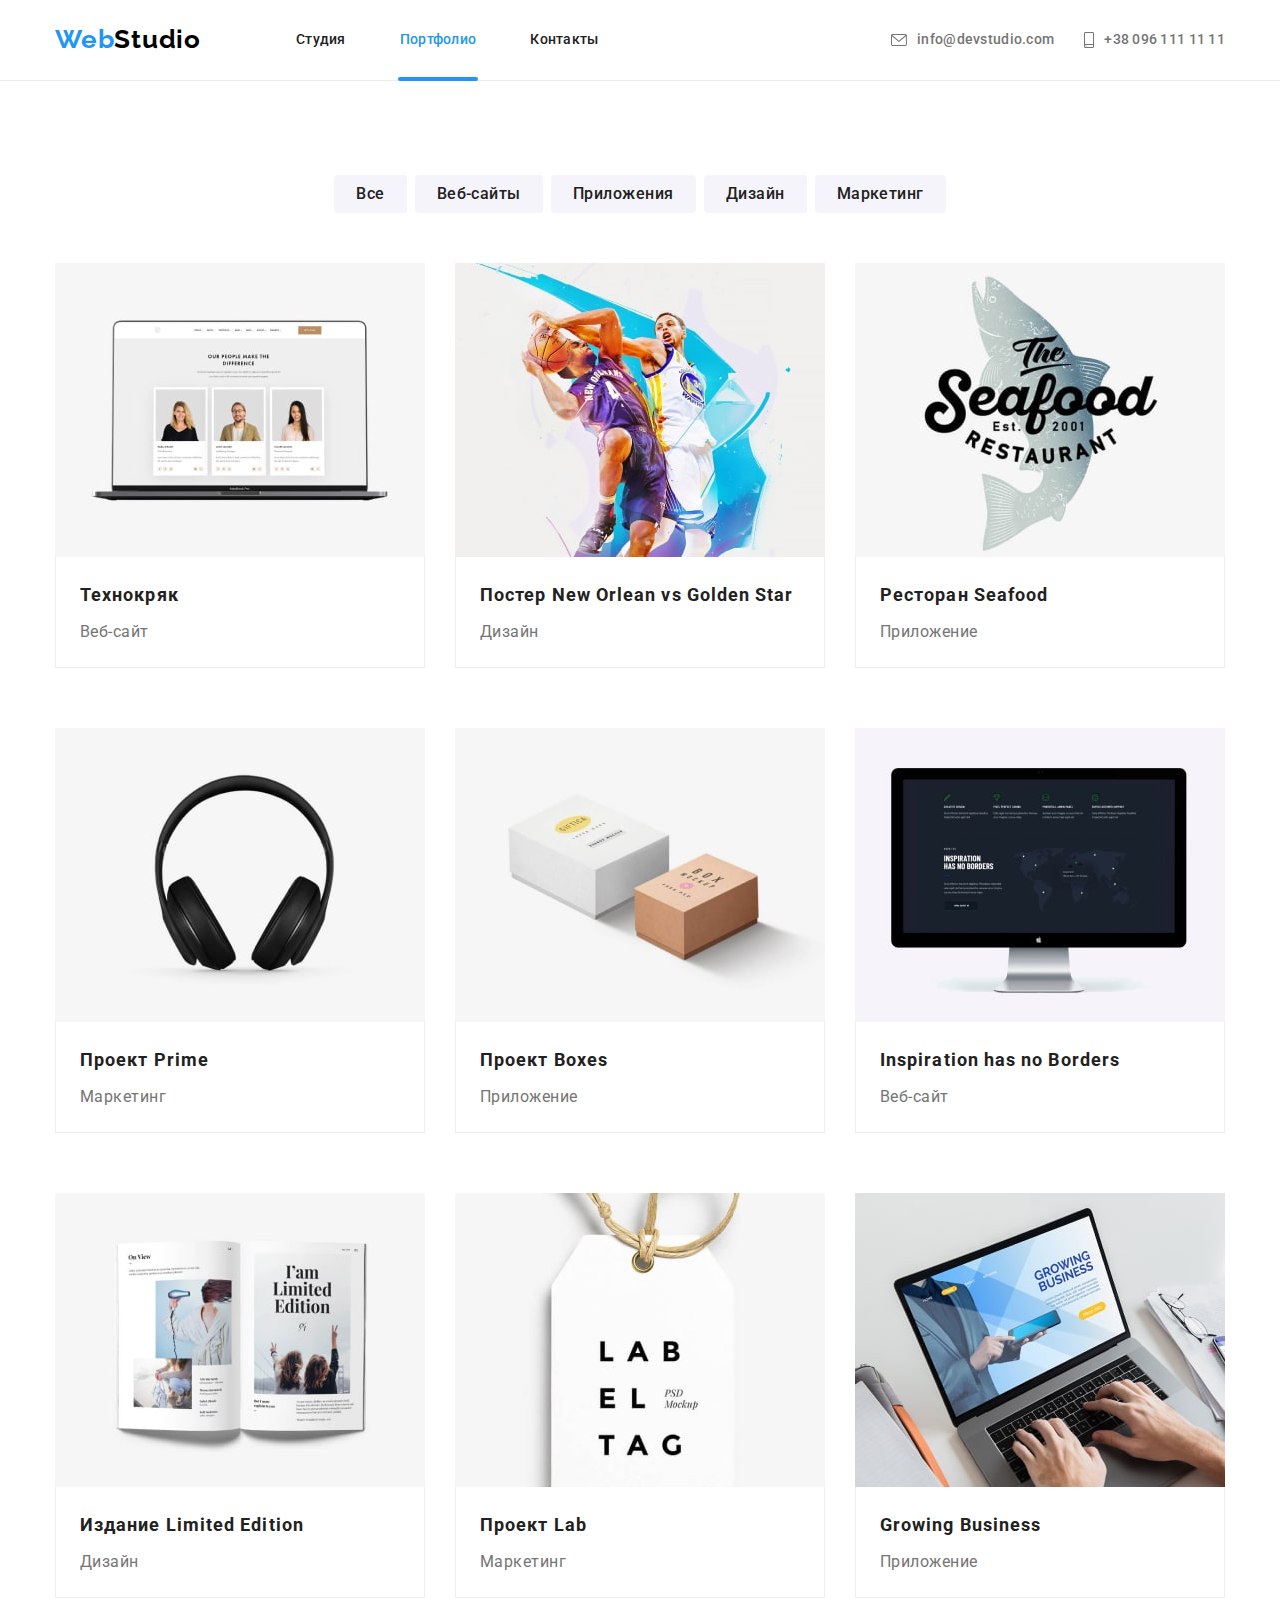
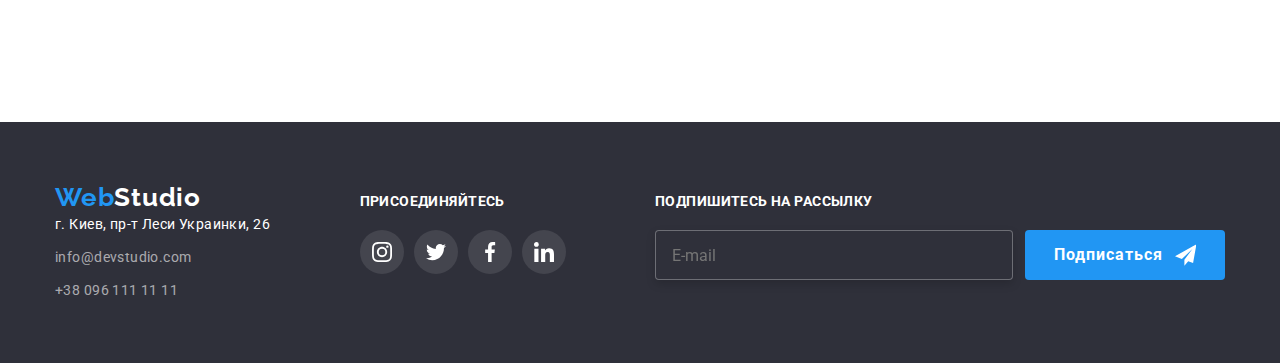
==== commit 2ade7d4b: "Правки" ====
--- a/portfolio.html
+++ b/portfolio.html
@@ -37,9 +37,7 @@
 
           <ul class="navigation__list list">
             <li class="navigation__item">
-              <a href="./index.html" class="navigation__link  link"
-                >Студия</a
-              >
+              <a href="./index.html" class="navigation__link link">Студия</a>
             </li>
             <li class="navigation__item">
               <a href="./portfolio.html " class="navigation__link current link"
@@ -616,7 +614,7 @@
     <footer class="footer">
       <div class="footer-container container">
         <div class="footer-box-first">
-          <a lang="en" href="" class="footer-logo"
+          <a lang="en" href="#" class="footer-logo"
             ><span lang="en" class="current">Web</span>Studio</a
           >
           <address class="footer-address">
@@ -703,5 +701,91 @@
         </div>
       </div>
     </footer>
+
+    <div class="backdrop is-hidden" data-modal>
+      <div class="modal">
+        <button type="button" class="modal-close" data-modal-close>
+          <svg class="backdrop-icon" width="18" height="18">
+            <use href="./images/icons.svg#icon-close"></use>
+          </svg>
+        </button>
+        <p class="modal-title">Оставьте свои данные, мы вам перезвоним</p>
+
+        <form class="modal-form">
+          <div class="input-field">
+            <label class="input-title">Имя</label>
+            <div class="input-wrap">
+              <input type="text" class="form-input" name="user-name" required />
+              <svg class="input-icon" width="18" height="18">
+                <use href="./images/icons.svg#icon-person"></use>
+              </svg>
+            </div>
+          </div>
+
+          <div class="input-field">
+            <label class="input-title">Телефон</label>
+            <div class="input-wrap">
+              <input
+                type="tel"
+                minlength="12"
+                class="form-input"
+                name="user-tel"
+                required
+              />
+              <svg class="input-icon" width="18" height="18">
+                <use href="./images/icons.svg#icon-phone"></use>
+              </svg>
+            </div>
+          </div>
+
+          <div class="input-field">
+            <label class="input-title">Почта</label>
+            <div class="input-wrap">
+              <input type="email" class="form-input" name="user-email" />
+
+              <svg class="input-icon" width="18" height="18">
+                <use href="./images/icons.svg#icon-email"></use>
+              </svg>
+            </div>
+          </div>
+
+          <div class="input-comment">
+            <label for="user-comment" class="input-title">Комментарий</label>
+            <textarea
+              name="user-comment"
+              id="user-comment"
+              class="comment-text"
+              placeholder="Введите текст"
+              required
+            >
+            </textarea>
+          </div>
+
+          <div class="input-field">
+            <input
+              type="checkbox"
+              name="user-policy"
+              value="true"
+              class="input-check visually-hidden"
+              id="user-policy"
+            />
+            <label for="user-policy" class="check-text"
+              ><span
+                ><svg class="check-icon" width="16" height="15">
+                  <use href="./images/icons.svg#check-icon1"></use>
+                </svg>
+              </span>
+              Соглашаюсь с рассылкой и принимаю
+              <a href="#" class="input-contract link">Условия договора </a>
+            </label>
+          </div>
+
+          <button type="submit" class="button input-button">Отправить</button>
+        </form>
+      </div>
+    </div>
+
+    <script src="./js/menu.js"></script>
+    <script src="./js/modal.js"></script>
   </body>
 </html>
--- a/css/main.min.css
+++ b/css/main.min.css
@@ -1 +1 @@
-p,h1,h2,h3,h4,h5,h6{margin:0}html{-webkit-box-sizing:border-box;box-sizing:border-box}*,*::before,*::after{-webkit-box-sizing:inherit;box-sizing:inherit}body{font-family:"Roboto",sans-serif;background-color:var(--primery-background-color);color:var(--primery-text-color);margin:0}.list{padding:0;margin:0;list-style:none}.link{text-decoration:none}img{display:block;width:100%;max-width:100%;height:auto}.section{padding-top:60px;padding-bottom:60px}@media screen and (min-width: 480px){.section{padding-top:60px;padding-bottom:60px}}@media screen and (min-width: 768px){.section{padding-top:94px;padding-bottom:94px}}.visually-hidden{position:absolute;white-space:nowrap;width:1px;height:1px;overflow:hidden;border:0;padding:0;clip:rect(0 0 0 0);-webkit-clip-path:inset(50%);clip-path:inset(50%);margin:-1px}:root{--primery-text-color: #212121;--text-color-white: #ffffff;--text-color-gray: #757575;--secondary-text-color: rgba(255, 255, 255, 0.6);--accent-color: #2196f3;--primery-background-color: #ffffff;--background-color-section: #2f303a;--primery-background-color-btn: #f5f4fa;--primery-icon-background: #afb1b8;--background-color-overlay: rgba(33, 150, 243, 0.9);--background-color-backdrop: rgba(0, 0, 0, 0.2);--card-set-gap: 30px}.container{width:100%;padding-left:15px;padding-right:15px;margin-left:auto;margin-right:auto}@media screen and (min-width: 480px){.container{width:480px}}@media screen and (min-width: 768px){.container{width:768px}}@media screen and (min-width: 1200px){.container{width:1200px}}.menu-button-open{position:absolute;margin-left:auto;border:none;background-color:rgba(0,0,0,0);cursor:pointer;-webkit-transition-property:fill;transition-property:fill;-webkit-transition-duration:250ms;transition-duration:250ms;-webkit-transition-timing-function:cubic-bezier(0.4, 0, 0.2, 1);transition-timing-function:cubic-bezier(0.4, 0, 0.2, 1)}@media screen and (min-width: 768px){.menu-button-open{display:none}}.header__icon--open{width:40px;height:40px;-webkit-box-align:center;-ms-flex-align:center;align-items:center;-webkit-box-pack:center;-ms-flex-pack:center;justify-content:center}.menu-button-open:hover .header__icon--open,.menu-button-open:focus .header__icon--open{fill:var(--accent-color)}.mob__menu{position:fixed;background-color:var(--primery-background-color);z-index:1;top:0;left:0;width:100vw;height:100vh}@media screen and (min-width: 768px){.mob__menu{display:none}}.mob__menu.is-hidden{opacity:0;pointer-events:none;visibility:hidden}@media screen and (min-width: 768px){.mob__menu.is-hidden{opacity:1;pointer-events:all;visibility:visible}}.mob__menu.is-hidden .mob__menu{-webkit-transform:translateX(100%);transform:translateX(100%)}@media screen and (min-width: 768px){.mob__menu.is-hidden .mob__menu{-webkit-transform:none;transform:none}}.menu-button-close{margin-left:auto;display:-webkit-box;display:-ms-flexbox;display:flex;border:none;background-color:rgba(0,0,0,0);cursor:pointer;-webkit-transition-property:fill;transition-property:fill;-webkit-transition-duration:250ms;transition-duration:250ms;-webkit-transition-timing-function:cubic-bezier(0.4, 0, 0.2, 1);transition-timing-function:cubic-bezier(0.4, 0, 0.2, 1)}@media screen and (min-width: 768px){.menu-button-close{display:none}}.menu-button__icon--close{width:40px;height:40px;-webkit-box-align:center;-ms-flex-align:center;align-items:center;-webkit-box-pack:center;-ms-flex-pack:center;justify-content:center}.menu-button-close:hover .menu-button__icon--close,.menu-button-close:focus .menu-button__icon--close{fill:var(--accent-color)}.mob-menu__container{padding:10px 15px 48px 40px;height:100%;display:-webkit-box;display:-ms-flexbox;display:flex;-webkit-box-orient:vertical;-webkit-box-direction:normal;-ms-flex-direction:column;flex-direction:column;-webkit-box-pack:justify;-ms-flex-pack:justify;justify-content:space-between}.mob-menu__item:not(:last-child){margin-bottom:32px}.mob-menu__link.current,.mob-menu__link{font-weight:500;font-size:40px;line-height:1.18;letter-spacing:.02;color:var(--primery-text-color);text-decoration:none;-webkit-transition-property:color;transition-property:color;-webkit-transition-duration:250ms;transition-duration:250ms;-webkit-transition-timing-function:cubic-bezier(0.4, 0, 0.2, 1);transition-timing-function:cubic-bezier(0.4, 0, 0.2, 1)}.mob-menu__link.current:hover,.mob-menu__link.current:focus,.mob-menu__link:hover,.mob-menu__link:focus{color:var(--accent-color)}.mob-contacs{margin-bottom:64px}.mob-contacs__item:not(:last-child){margin-bottom:32px}.mob-contacs__mail{font-weight:500;font-size:24px;line-height:1.17;letter-spacing:.02;color:var(--text-color-gray);text-decoration:none}.mob-contacs__tel{font-weight:500;font-size:34px;line-height:1.18;letter-spacing:.02;color:var(--accent-color);text-decoration:none}.mob-socnet__list{display:-webkit-box;display:-ms-flexbox;display:flex;gap:10px}.mob-socnet__item:not(:last-child){padding-right:10px;border-right:1px solid rgba(33,33,33,.2)}.mob-socnet__link{display:block;color:var(--accent-color);font-weight:500;font-size:18px;line-height:1.22;letter-spacing:.02}.button{display:inline-block;font-family:inherit;cursor:pointer;background-color:var(--accent-color);color:var(--primery-text-color);text-align:center;border:none}.button.hero-primery{padding:10px 32px;border-radius:4px;-webkit-transition-property:color,background-color,-webkit-box-shadow;transition-property:color,background-color,-webkit-box-shadow;transition-property:color,background-color,box-shadow;transition-property:color,background-color,box-shadow,-webkit-box-shadow;-webkit-transition-duration:250ms;transition-duration:250ms;-webkit-transition-timing-function:cubic-bezier(0.4, 0, 0.2, 1);transition-timing-function:cubic-bezier(0.4, 0, 0.2, 1);font-weight:700;font-size:16px;line-height:1.88;letter-spacing:.06em;-webkit-box-align:center;-ms-flex-align:center;align-items:center;text-align:center;color:var(--text-color-white)}.button.hero-primery:hover,.button.hero-primery:focus{color:var(--primery-text-color);background-color:var(--primery-background-color-btn)}.button.projects-primery,.button.projects-secondary{padding:6px 22px;border-radius:4px;-webkit-transition-property:color,background-color,-webkit-box-shadow;transition-property:color,background-color,-webkit-box-shadow;transition-property:color,background-color,box-shadow;transition-property:color,background-color,box-shadow,-webkit-box-shadow;-webkit-transition-duration:250ms;transition-duration:250ms;-webkit-transition-timing-function:cubic-bezier(0.4, 0, 0.2, 1);transition-timing-function:cubic-bezier(0.4, 0, 0.2, 1);font-weight:500;font-size:16px;line-height:1.62;letter-spacing:.03em;text-align:center;color:var(--primery-text-color);background-color:var(--primery-background-color-btn)}.button.projects-primery:hover,.button.projects-primery:focus{color:var(--text-color-white);background-color:var(--accent-color);-webkit-box-shadow:0px 3px 1px rgba(0,0,0,.1),0px 1px 2px rgba(0,0,0,.08),0px 2px 2px rgba(0,0,0,.12);box-shadow:0px 3px 1px rgba(0,0,0,.1),0px 1px 2px rgba(0,0,0,.08),0px 2px 2px rgba(0,0,0,.12)}.button.projects-secondary:hover,.button.projects-secondary:focus{color:var(--text-color-white);background-color:var(--accent-color);-webkit-box-shadow:0px 3px 1px rgba(0,0,0,.1),0px 1px 2px rgba(0,0,0,.08),0px 2px 2px rgba(0,0,0,.12);box-shadow:0px 3px 1px rgba(0,0,0,.1),0px 1px 2px rgba(0,0,0,.08),0px 2px 2px rgba(0,0,0,.12)}.backdrop{position:fixed;top:0;left:0;width:100%;height:100%;visibility:visible;opacity:1;-webkit-transition-property:opacity,visibility;transition-property:opacity,visibility;-webkit-transition-duration:500ms;transition-duration:500ms;-webkit-transition-timing-function:cubic-bezier(0.4, 0, 0.2, 1);transition-timing-function:cubic-bezier(0.4, 0, 0.2, 1);background-color:var(--background-color-backdrop)}.backdrop.is-hidden{opacity:0;visibility:hidden;pointer-events:none}.modal{position:absolute;top:50%;left:50%;padding:40px;-webkit-transform:translate(-50%, -50%) scale(1) rotate(0);transform:translate(-50%, -50%) scale(1) rotate(0);-webkit-transition-property:min-height,-webkit-transform,-webkit-box-shadow;transition-property:min-height,-webkit-transform,-webkit-box-shadow;transition-property:transform,min-height,box-shadow;transition-property:transform,min-height,box-shadow,-webkit-transform,-webkit-box-shadow;-webkit-transition-duration:500ms;transition-duration:500ms;-webkit-transition-timing-function:cubic-bezier(0.4, 0, 0.2, 1);transition-timing-function:cubic-bezier(0.4, 0, 0.2, 1);border-radius:4px;-webkit-box-shadow:0px 1px 3px rgba(0,0,0,.12),0px 1px 1px rgba(0,0,0,.14),0px 2px 1px rgba(0,0,0,.2);box-shadow:0px 1px 3px rgba(0,0,0,.12),0px 1px 1px rgba(0,0,0,.14),0px 2px 1px rgba(0,0,0,.2);background-color:var(--primery-background-color)}.backdrop.is-hidden .modal{-webkit-transform:translate(-50%, -50%) scale(0) rotate(-180deg);transform:translate(-50%, -50%) scale(0) rotate(-180deg);min-width:0}@media screen and (min-width: 480px){.modal{width:450px;height:609px}}@media screen and (min-width: 1200px){.modal{width:528px;height:581px}}.modal-close{position:absolute;display:-webkit-box;display:-ms-flexbox;display:flex;top:8px;right:8px;padding:0;width:30px;height:30px;border-radius:50%;-webkit-box-align:center;-ms-flex-align:center;align-items:center;-webkit-box-pack:center;-ms-flex-pack:center;justify-content:center;background-color:var(--primery-background-color);border:1px solid rgba(0,0,0,.1);cursor:pointer}.backdrop-icon{width:18px;height:18px;-webkit-box-align:center;-ms-flex-align:center;align-items:center;-webkit-box-pack:center;-ms-flex-pack:center;justify-content:center;-webkit-transition-property:fill;transition-property:fill;-webkit-transition-duration:250ms;transition-duration:250ms;-webkit-transition-timing-function:cubic-bezier(0.4, 0, 0.2, 1);transition-timing-function:cubic-bezier(0.4, 0, 0.2, 1)}.modal-close:hover .backdrop-icon,.modal-close:focus .backdrop-icon{fill:var(--accent-color)}.modal-title{display:block;margin-bottom:12px;font-weight:700;font-size:20px;line-height:1.15;letter-spacing:.03em;text-align:center;color:var(--primery-text-color)}.input-field{margin-bottom:10px}.input-title{display:block;margin-bottom:4px;font-size:12px;line-height:1.17;letter-spacing:.01em;color:var(--text-color-gray)}.input-wrap{position:relative}.form-input{width:100%;height:40px;padding-left:42px;font-size:14px;line-height:1.14;letter-spacing:.01em;border:1px solid rgba(33,33,33,.2);border-radius:4px;color:var(--primery-text-color);outline-color:var(--accent-color);-webkit-transition-property:border;transition-property:border;-webkit-transition-duration:250ms;transition-duration:250ms;-webkit-transition-timing-function:cubic-bezier(0.4, 0, 0.2, 1);transition-timing-function:cubic-bezier(0.4, 0, 0.2, 1)}.form-input:focus{outline-color:var(--accent-color)}.input-icon{position:absolute;left:12px;top:50%;-webkit-transform:translateY(-50%);transform:translateY(-50%);-webkit-transition-property:fill;transition-property:fill;-webkit-transition-duration:250ms;transition-duration:250ms;-webkit-transition-timing-function:cubic-bezier(0.4, 0, 0.2, 1);transition-timing-function:cubic-bezier(0.4, 0, 0.2, 1)}.form-input:focus+.input-icon{fill:var(--accent-color)}.input-comment{margin-bottom:20px}.comment-text{display:block;width:100%;height:120px;padding:12px 16px;resize:none;border:1px solid rgba(33,33,33,.2);border-radius:4px;font-size:12px;line-height:1.17;letter-spacing:.01em;color:var(--primery-text-color)}.comment-text:focus{outline-color:var(--accent-color)}.comment-text::-webkit-input-placeholder{font-size:14px;line-height:1.14;letter-spacing:.01em;color:rgba(117,117,117,.5)}.comment-text::-moz-placeholder{font-size:14px;line-height:1.14;letter-spacing:.01em;color:rgba(117,117,117,.5)}.comment-text:-ms-input-placeholder{font-size:14px;line-height:1.14;letter-spacing:.01em;color:rgba(117,117,117,.5)}.comment-text::-ms-input-placeholder{font-size:14px;line-height:1.14;letter-spacing:.01em;color:rgba(117,117,117,.5)}.comment-text::placeholder{font-size:14px;line-height:1.14;letter-spacing:.01em;color:rgba(117,117,117,.5)}.input-check:checked+.check-text .check-icon{fill:var(--primery-background-color)}.check-text{display:-webkit-box;display:-ms-flexbox;display:flex;-webkit-box-pack:center;-ms-flex-pack:center;justify-content:center;-webkit-box-align:center;-ms-flex-align:center;align-items:center;margin-bottom:30px;font-size:12px;line-height:1.17;letter-spacing:.03em;color:var(--text-color-gray)}@media screen and (min-width: 1200px){.check-text{font-size:14px;line-height:1.71;letter-spacing:.03em}}.check-text span{display:-webkit-box;display:-ms-flexbox;display:flex;-webkit-box-align:center;-ms-flex-align:center;align-items:center;-webkit-box-pack:center;-ms-flex-pack:center;justify-content:center;width:16px;height:15px;border:2px solid #212121;border-radius:2px;margin-right:7px;-webkit-transition-property:background-color,border-color;transition-property:background-color,border-color;-webkit-transition-duration:250ms;transition-duration:250ms;-webkit-transition-timing-function:cubic-bezier(0.4, 0, 0.2, 1);transition-timing-function:cubic-bezier(0.4, 0, 0.2, 1)}.input-check:focus+.check-text span{border-color:var(--accent-color)}.input-check:checked+.check-text span{background-color:var(--accent-color);border-color:var(--accent-color)}.check-icon{fill:rgba(0,0,0,0);-webkit-transition-property:fill;transition-property:fill;-webkit-transition-duration:250ms;transition-duration:250ms;-webkit-transition-timing-function:cubic-bezier(0.4, 0, 0.2, 1);transition-timing-function:cubic-bezier(0.4, 0, 0.2, 1)}.input-contract{margin-left:3px;-webkit-box-align:center;-ms-flex-align:center;align-items:center;-webkit-box-pack:center;-ms-flex-pack:center;justify-content:center;font-family:inherit;-webkit-text-decoration-line:underline;text-decoration-line:underline;color:var(--accent-color)}.input-button{display:-webkit-box;display:-ms-flexbox;display:flex;margin:0 auto;padding:10px 56px;min-width:200px;border-radius:4px;-webkit-transition-property:color,background-color,-webkit-box-shadow;transition-property:color,background-color,-webkit-box-shadow;transition-property:color,background-color,box-shadow;transition-property:color,background-color,box-shadow,-webkit-box-shadow;-webkit-transition-duration:250ms;transition-duration:250ms;-webkit-transition-timing-function:cubic-bezier(0.4, 0, 0.2, 1);transition-timing-function:cubic-bezier(0.4, 0, 0.2, 1);font-weight:700;font-size:16px;line-height:1.88;letter-spacing:.06em;-webkit-box-align:center;-ms-flex-align:center;align-items:center;text-align:center;color:var(--text-color-white)}.button.input-button:hover,.button.input-button:focus{color:var(--text-color-white);background-color:#188ce8;-webkit-box-shadow:0px 4px 4px rgba(0,0,0,.15);box-shadow:0px 4px 4px rgba(0,0,0,.15)}.header__page{border-bottom:1px solid #ececec}.header__page.container{display:-webkit-box;display:-ms-flexbox;display:flex;-webkit-box-align:center;-ms-flex-align:center;align-items:center}.navigation__thumb{width:100%;display:-webkit-box;display:-ms-flexbox;display:flex;-webkit-box-align:center;-ms-flex-align:center;align-items:center;-webkit-box-pack:justify;-ms-flex-pack:justify;justify-content:space-between}@media screen and (min-width: 768px){.navigation__thumb{display:inline-block}}@media screen and (min-width: 1200px){.navigation__thumb{width:-webkit-fit-content;width:-moz-fit-content;width:fit-content}}.navigation,.navigation__list,.contacs{display:-webkit-box;display:-ms-flexbox;display:flex;-webkit-box-align:center;-ms-flex-align:center;align-items:center}.header__logo{-webkit-box-align:center;-ms-flex-align:center;align-items:center;color:#000}@media screen and (min-width: 768px){.header__logo{margin-right:88px}}@media screen and (min-width: 1200px){.header__logo{margin-right:93px}}.header__logo,.current{font-family:"Raleway",sans-serif;font-weight:700;font-size:24px;line-height:1.17;letter-spacing:.03em;text-decoration:none}@media screen and (min-width: 1200px){.header__logo,.current{font-weight:700;font-size:26px;line-height:1.19;letter-spacing:.03em}}.current{color:var(--accent-color)}.navigation__list .current{color:var(--accent-color)}.navigation__list{display:none}@media screen and (min-width: 1200px){.navigation__list{display:-webkit-box;display:-ms-flexbox;display:flex;-webkit-column-gap:50px;-moz-column-gap:50px;column-gap:50px}}.navigation__link{padding:32px 2px;display:block;position:relative;-webkit-transition-property:color;transition-property:color;-webkit-transition-duration:250ms;transition-duration:250ms;-webkit-transition-timing-function:cubic-bezier(0.4, 0, 0.2, 1);transition-timing-function:cubic-bezier(0.4, 0, 0.2, 1);font-family:inherit;font-weight:500;font-size:14px;line-height:1.14;letter-spacing:.02em;color:var(--primery-text-color)}.navigation__link:hover,.navigation__link:focus{color:var(--accent-color)}.navigation__link.current::after{content:"";position:absolute;left:0;bottom:-1px;display:block;width:100%;height:4px;border-radius:2px;background-color:currentColor}.header-contacs{display:none}@media screen and (min-width: 768px){.header-contacs{display:-webkit-box;display:-ms-flexbox;display:flex;-webkit-box-orient:vertical;-webkit-box-direction:normal;-ms-flex-direction:column;flex-direction:column;-webkit-box-align:baseline;-ms-flex-align:baseline;align-items:baseline;-webkit-box-pack:center;-ms-flex-pack:center;justify-content:center;gap:10px;padding-top:21px;padding-bottom:21px;margin-left:auto}}@media screen and (min-width: 1200px){.header-contacs{-webkit-box-orient:horizontal;-webkit-box-direction:normal;-ms-flex-direction:row;flex-direction:row;margin-left:auto;-webkit-column-gap:30px;-moz-column-gap:30px;column-gap:30px;-webkit-box-align:center;-ms-flex-align:center;align-items:center}}.contacs__mail,.contacs__tel{display:-webkit-box;display:-ms-flexbox;display:flex;-webkit-box-align:center;-ms-flex-align:center;align-items:center;height:100%;width:100%;font-weight:500;font-size:14px;line-height:1.14;letter-spacing:.02em;font-size:14px;line-height:1.14;letter-spacing:.02em;color:var(--text-color-gray);-webkit-transition-property:color;transition-property:color;-webkit-transition-duration:250ms;transition-duration:250ms;-webkit-transition-timing-function:cubic-bezier(0.4, 0, 0.2, 1);transition-timing-function:cubic-bezier(0.4, 0, 0.2, 1)}.contacs__mail:hover,.contacs__mail:focus{color:var(--accent-color)}.contacs__tel:hover,.contacs__tel:focus{color:var(--accent-color)}.contacs__icon{fill:currentColor;margin-right:10px;-webkit-box-align:center;-ms-flex-align:center;align-items:center}.hero{width:100%;padding:118px 60px;text-align:center;background-color:var(--background-color-section);background-image:-webkit-gradient(linear, left top, left bottom, from(rgba(47, 48, 58, 0.4)), to(rgba(47, 48, 58, 0.4))),url(../images/hero-bg-mod-1x.jpg);background-image:linear-gradient(rgba(47, 48, 58, 0.4), rgba(47, 48, 58, 0.4)),url(../images/hero-bg-mod-1x.jpg);margin-left:auto;margin-right:auto;background-repeat:no-repeat;background-size:cover;background-position:center}@media screen and (min-device-pixel-ratio: 2),(-webkit-min-device-pixel-ratio: 2),(min-resolution: 192dpi),(min-resolution: 2dppx){.hero{background-image:-webkit-gradient(linear, left top, left bottom, from(rgba(47, 48, 58, 0.4)), to(rgba(47, 48, 58, 0.4))),url(../images/hero-bg-mod-2x.jpg);background-image:linear-gradient(rgba(47, 48, 58, 0.4), rgba(47, 48, 58, 0.4)),url(../images/hero-bg-mod-2x.jpg)}}@media screen and (min-width: 768px){.hero{padding:118px 204px;background-image:-webkit-gradient(linear, left top, left bottom, from(rgba(47, 48, 58, 0.4)), to(rgba(47, 48, 58, 0.4))),url(../images/hero-bg-tab-1x.jpg);background-image:linear-gradient(rgba(47, 48, 58, 0.4), rgba(47, 48, 58, 0.4)),url(../images/hero-bg-tab-1x.jpg)}}@media screen and (min-device-pixel-ratio: 2),(-webkit-min-device-pixel-ratio: 2),(min-resolution: 192dpi),(min-resolution: 2dppx){.hero{background-image:-webkit-gradient(linear, left top, left bottom, from(rgba(47, 48, 58, 0.4)), to(rgba(47, 48, 58, 0.4))),url(/images/hero-tab-2x.jpg);background-image:linear-gradient(rgba(47, 48, 58, 0.4), rgba(47, 48, 58, 0.4)),url(/images/hero-tab-2x.jpg)}}@media screen and (min-width: 1200px){.hero{max-width:1600px;padding:200px 0;background-image:-webkit-gradient(linear, left top, left bottom, from(rgba(47, 48, 58, 0.4)), to(rgba(47, 48, 58, 0.4))),url(../images/hero-bg-desk-1x.jpg);background-image:linear-gradient(rgba(47, 48, 58, 0.4), rgba(47, 48, 58, 0.4)),url(../images/hero-bg-desk-1x.jpg)}}@media screen and (min-device-pixel-ratio: 2),(-webkit-min-device-pixel-ratio: 2),(min-resolution: 192dpi),(min-resolution: 2dppx){.hero{background-image:-webkit-gradient(linear, left top, left bottom, from(rgba(47, 48, 58, 0.4)), to(rgba(47, 48, 58, 0.4))),url(/images/hero-desk-2x.jpg);background-image:linear-gradient(rgba(47, 48, 58, 0.4), rgba(47, 48, 58, 0.4)),url(/images/hero-desk-2x.jpg)}}.hero .container{width:100%;padding-left:15px;padding-right:15px;margin-left:auto;margin-right:auto}.hero-title{margin-bottom:30px;margin-top:0;margin-left:auto;margin-right:auto;width:100%;font-weight:900;font-size:26px;line-height:1.16;letter-spacing:.06em;text-transform:uppercase;text-align:center;color:var(--text-color-white)}@media screen and (min-width: 768px){.hero-title{max-width:360px}}@media screen and (min-width: 1200px){.hero-title{max-width:696px;font-weight:900;font-size:44px;line-height:1.36;letter-spacing:.06em}}.feature.section{padding-top:60px;padding-bottom:60px}@media screen and (min-width: 1200px){.feature.section{padding-top:94px;padding-bottom:94px}}.feature__list{display:-webkit-box;display:-ms-flexbox;display:flex;-ms-flex-wrap:wrap;flex-wrap:wrap;gap:30px}.feature__item{max-width:450px}@media screen and (min-width: 768px){.feature__item{width:calc((100% - 30px)/2)}}@media screen and (min-width: 1200px){.feature__item{width:calc((100% - 90px)/4)}}.feature__icon{display:-webkit-box;display:-ms-flexbox;display:flex;height:120px;-webkit-box-align:center;-ms-flex-align:center;align-items:center;-webkit-box-pack:center;-ms-flex-pack:center;justify-content:center;border-radius:4px;background-color:var(--primery-background-color-btn)}.feature__quality-icon{width:70px;height:70px}.feature__title{margin-top:30px;margin-bottom:10px;font-weight:700;font-size:14px;line-height:1.14;letter-spacing:.03em;text-transform:uppercase;color:var(--primery-text-color)}.feature__text{font-size:14px;line-height:1.71;letter-spacing:.03em;color:var(--text-color-gray)}@media screen and (min-width: 1200px){.about.section{padding-top:0}}@media screen and (max-width: 1199px){.about.section{display:none}}.about.section .about-title{margin-bottom:50px;-webkit-box-align:center;-ms-flex-align:center;align-items:center;font-weight:700;font-size:36px;line-height:1.16;letter-spacing:.03em;text-align:center;color:var(--primery-text-color)}.about-list{display:-webkit-box;display:-ms-flexbox;display:flex;text-align:center;gap:30px}.about-item{position:relative;width:calc((100% - 60px)/3)}.about-text{position:absolute;display:-webkit-box;display:-ms-flexbox;display:flex;bottom:0;right:0;width:100%;height:70px;-webkit-box-pack:center;-ms-flex-pack:center;justify-content:center;-webkit-box-align:center;-ms-flex-align:center;align-items:center;font-weight:700;font-size:14px;line-height:1.14;letter-spacing:.03em;text-align:center;text-transform:uppercase;color:var(--text-color-white);background:rgba(47,48,58,.8)}.command{background-color:#f5f4fa;text-align:center}.command__title{margin-bottom:30px;font-weight:700;font-size:28px;line-height:1.18;letter-spacing:.03em;text-align:center;color:var(--primery-text-color)}@media screen and (min-width: 1200px){.command__title{margin-bottom:50px;font-weight:700;font-size:36px;line-height:1.16;letter-spacing:.03em}}.command__list{display:-webkit-box;display:-ms-flexbox;display:flex;-ms-flex-wrap:wrap;flex-wrap:wrap;gap:30px}.command__item{width:100%;background:var(--primery-background-color);-webkit-box-shadow:0px 1px 3px rgba(0,0,0,.12),0px 1px 1px rgba(0,0,0,.14),0px 2px 1px rgba(0,0,0,.2);box-shadow:0px 1px 3px rgba(0,0,0,.12),0px 1px 1px rgba(0,0,0,.14),0px 2px 1px rgba(0,0,0,.2);border-radius:0px 0px 4px 4px}@media screen and (min-width: 768px){.command__item{width:calc((100% - 30px)/2)}}@media screen and (min-width: 1200px){.command__item{width:calc((100% - 90px)/4)}}.command__wrap{padding-top:30px;padding-bottom:24px}@media screen and (min-width: 1200px){.command__wrap{padding-bottom:30px}}.command__after-title{margin-top:0;margin-bottom:10px;font-weight:500;font-size:16px;line-height:1.19;letter-spacing:.03em;text-align:center;color:var(--primery-text-color)}.command__text{margin-bottom:16px;text-align:center;font-weight:500;font-size:14px;line-height:1.19;letter-spacing:.03em;color:var(--text-color-gray)}.command__soc{display:-webkit-box;display:-ms-flexbox;display:flex;-webkit-box-pack:center;-ms-flex-pack:center;justify-content:center;gap:10px}.soc__link{width:44px;height:44px;border-radius:50%;display:-webkit-box;display:-ms-flexbox;display:flex;-webkit-box-align:center;-ms-flex-align:center;align-items:center;-webkit-box-pack:center;-ms-flex-pack:center;justify-content:center;-webkit-transition-property:background-color;transition-property:background-color;-webkit-transition-duration:250ms;transition-duration:250ms;-webkit-transition-timing-function:cubic-bezier(0.4, 0, 0.2, 1);transition-timing-function:cubic-bezier(0.4, 0, 0.2, 1);background-color:var(--primery-background-color)}.soc__link:hover,.soc__link:focus{background-color:var(--accent-color)}.soc__icon{fill:var(--primery-icon-background);-webkit-transition-property:fill;transition-property:fill;-webkit-transition-duration:250ms;transition-duration:250ms;-webkit-transition-timing-function:cubic-bezier(0.4, 0, 0.2, 1);transition-timing-function:cubic-bezier(0.4, 0, 0.2, 1)}.soc__link:hover .soc__icon,.soc__link:focus .soc__icon{fill:var(--primery-background-color)}@media screen and (min-width: 1200px){.сlients.section{padding-top:94px;padding-bottom:94px}}.сlients-title{margin-bottom:30px;-webkit-box-align:center;-ms-flex-align:center;align-items:center;font-weight:700;font-size:28px;line-height:1.18;letter-spacing:.03em;text-align:center;color:var(--primery-text-color)}@media screen and (min-width: 1200px){.сlients-title{margin-bottom:50px;font-weight:700;font-size:36px;line-height:1.17;letter-spacing:.03em}}.сlients-list{display:-webkit-box;display:-ms-flexbox;display:flex;-ms-flex-wrap:wrap;flex-wrap:wrap;-webkit-box-pack:center;-ms-flex-pack:center;justify-content:center;gap:30px}.сlients-item{width:calc((100% - 30px)/2);height:92px}@media screen and (min-width: 768px){.сlients-item{width:calc((100% - 60px)/3)}}@media screen and (min-width: 1200px){.сlients-item{width:calc((100% - 150px)/6)}}.clients-link{width:100%;height:100%;border:1px solid #afb1b8;border-radius:4px;display:-webkit-box;display:-ms-flexbox;display:flex;-webkit-box-align:center;-ms-flex-align:center;align-items:center;-webkit-box-pack:center;-ms-flex-pack:center;justify-content:center;fill:var(--accent-color);-webkit-transition-property:border-color;transition-property:border-color;-webkit-transition-duration:250ms;transition-duration:250ms;-webkit-transition-timing-function:cubic-bezier(0.4, 0, 0.2, 1);transition-timing-function:cubic-bezier(0.4, 0, 0.2, 1)}.clients-link:hover,.clients-link:focus{border-color:var(--accent-color)}.clients-icon{width:106px;height:60px;fill:var(--primery-icon-background);-webkit-transition-property:fill;transition-property:fill;-webkit-transition-duration:250ms;transition-duration:250ms;-webkit-transition-timing-function:cubic-bezier(0.4, 0, 0.2, 1);transition-timing-function:cubic-bezier(0.4, 0, 0.2, 1)}.clients-link:hover .clients-icon,.clients-link:focus .clients-icon{fill:var(--accent-color)}.projects.section{padding-top:60px;padding-bottom:60px}@media screen and (min-width: 1200px){.projects.section{padding-top:94px;padding-bottom:94px}}.projects-list{display:-webkit-box;display:-ms-flexbox;display:flex;-ms-flex-wrap:wrap;flex-wrap:wrap;gap:8px 15px;margin-bottom:40px;-webkit-box-orient:horizontal;-webkit-box-direction:normal;-ms-flex-direction:row;flex-direction:row}@media screen and (min-width: 768px){.projects-list{display:-webkit-box;display:-ms-flexbox;display:flex;-webkit-box-pack:center;-ms-flex-pack:center;justify-content:center;margin-bottom:30px;-webkit-column-gap:8px;-moz-column-gap:8px;column-gap:8px}}@media screen and (min-width: 1200px){.projects-list{display:-webkit-box;display:-ms-flexbox;display:flex;-webkit-box-pack:center;-ms-flex-pack:center;justify-content:center;margin-bottom:50px;-webkit-column-gap:8px;-moz-column-gap:8px;column-gap:8px}}.work-list{display:block;width:100%}@media screen and (min-width: 768px){.work-list{display:-webkit-box;display:-ms-flexbox;display:flex;-ms-flex-wrap:wrap;flex-wrap:wrap;gap:30px;-webkit-box-flex:1;-ms-flex-positive:1;flex-grow:1}}@media screen and (min-width: 1200px){.work-list{display:-webkit-box;display:-ms-flexbox;display:flex;gap:30px}}.work-item{width:100%;margin-bottom:30px}@media screen and (min-width: 768px){.work-item{width:calc((100% - 30px)/2);margin-bottom:30px}}@media screen and (min-width: 1200px){.work-item{width:calc((100% - 60px)/3);margin-bottom:30px}}.work-gallery-link{display:-webkit-box;display:-ms-flexbox;display:flex;height:100%;-webkit-box-orient:vertical;-webkit-box-direction:normal;-ms-flex-direction:column;flex-direction:column;-webkit-transition-property:-webkit-box-shadow;transition-property:-webkit-box-shadow;transition-property:box-shadow;transition-property:box-shadow, -webkit-box-shadow;-webkit-transition-duration:250ms;transition-duration:250ms;-webkit-transition-timing-function:cubic-bezier(0.4, 0, 0.2, 1);transition-timing-function:cubic-bezier(0.4, 0, 0.2, 1)}.work-gallery-link:hover,.work-gallery-link:focus{-webkit-box-shadow:0px 1px 1px rgba(0,0,0,.12),0px 4px 4px rgba(0,0,0,.06),1px 4px 6px rgba(0,0,0,.16);box-shadow:0px 1px 1px rgba(0,0,0,.12),0px 4px 4px rgba(0,0,0,.06),1px 4px 6px rgba(0,0,0,.16)}.work-top-wrap{position:relative;overflow:hidden}.work-top-text{position:absolute;top:0;left:0;padding:63px 24px;height:100%;-webkit-transform:translateY(100%);transform:translateY(100%);-webkit-transition-property:-webkit-transform;transition-property:-webkit-transform;transition-property:transform;transition-property:transform, -webkit-transform;-webkit-transition-duration:250ms;transition-duration:250ms;-webkit-transition-timing-function:cubic-bezier(0.4, 0, 0.2, 1);transition-timing-function:cubic-bezier(0.4, 0, 0.2, 1);font-size:18px;line-height:1.56;letter-spacing:.03em;color:var(--text-color-white);background-color:var(--background-color-overlay)}.work-gallery-link:hover .work-top-text{-webkit-transform:translateY(0);transform:translateY(0)}.work-list .work-wrap{padding:20px 24px;border-right:1px solid #eee;border-bottom:1px solid #eee;border-left:1px solid #eee}.work-title{margin-bottom:4px;font-weight:700;font-size:18px;line-height:2;letter-spacing:.06em;color:var(--primery-text-color)}.work-text{font-size:16px;line-height:1.88;letter-spacing:.03em;color:var(--text-color-gray);margin-top:0}.footer{display:block;padding-top:60px;padding-bottom:60px;width:100%;background-color:var(--background-color-section)}.footer-container{display:-webkit-box;display:-ms-flexbox;display:flex;-webkit-box-align:center;-ms-flex-align:center;align-items:center;-webkit-box-pack:center;-ms-flex-pack:center;justify-content:center;-webkit-box-orient:vertical;-webkit-box-direction:normal;-ms-flex-direction:column;flex-direction:column}@media screen and (min-width: 768px){.footer-container{-ms-flex-wrap:wrap;flex-wrap:wrap;-webkit-box-orient:horizontal;-webkit-box-direction:normal;-ms-flex-direction:row;flex-direction:row;-webkit-box-align:baseline;-ms-flex-align:baseline;align-items:baseline}}@media screen and (min-width: 1200px){.footer-container{display:-webkit-box;display:-ms-flexbox;display:flex}}.footer-box-first{text-align:center}@media screen and (min-width: 768px){.footer-box-first{-webkit-box-align:center;-ms-flex-align:center;align-items:center}}@media screen and (min-width: 1200px){.footer-box-first{text-align:left}}.footer-logo{display:inline-block;margin-bottom:20px;font-family:"Raleway",sans-serif;font-weight:700;font-size:24px;line-height:1.19;letter-spacing:.03em;text-decoration:none;color:var(--text-color-white)}@media screen and (min-width: 1200px){.footer-logo{font-weight:700;font-size:26px;line-height:1.17;letter-spacing:.03em}}.footer-address{font-style:normal}.footer-item:not(:last-child){margin-bottom:8px}@media screen and (min-width: 1200px){.footer-item:not(:last-child){margin-bottom:9px}}.footer-item .aside{font-size:14px;line-height:1.71;letter-spacing:.03em;color:var(--secondary-text-color);-webkit-transition-property:color;transition-property:color;-webkit-transition-duration:250ms;transition-duration:250ms;-webkit-transition-timing-function:cubic-bezier(0.4, 0, 0.2, 1);transition-timing-function:cubic-bezier(0.4, 0, 0.2, 1)}.footer-item .aside:hover,.footer-item .aside:focus{color:var(--accent-color)}.footer-list .footer-map{color:var(--text-color-white)}.footer-box-second{display:-webkit-box;display:-ms-flexbox;display:flex;margin-top:60px;-webkit-box-align:center;-ms-flex-align:center;align-items:center;-webkit-box-orient:vertical;-webkit-box-direction:normal;-ms-flex-direction:column;flex-direction:column;-webkit-box-pack:center;-ms-flex-pack:center;justify-content:center;margin-left:auto;margin-right:auto}@media screen and (min-width: 768px){.footer-box-second{margin-top:0;margin-left:165px;margin-right:auto}}@media screen and (min-width: 1200px){.footer-box-second{margin-left:70px;margin-right:auto;-webkit-box-align:start;-ms-flex-align:start;align-items:flex-start}}.footer-text{font-weight:700;font-size:14px;line-height:1.14;letter-spacing:.03em;text-transform:uppercase;margin-bottom:20px;color:var(--text-color-white)}.footer-soc{display:-webkit-box;display:-ms-flexbox;display:flex;-webkit-box-pack:center;-ms-flex-pack:center;justify-content:center;gap:10px}.footer-soc-link{width:44px;height:44px;border-radius:50%;display:-webkit-box;display:-ms-flexbox;display:flex;-webkit-box-align:center;-ms-flex-align:center;align-items:center;-webkit-box-pack:center;-ms-flex-pack:center;justify-content:center;-webkit-transition-property:background-color;transition-property:background-color;-webkit-transition-duration:250ms;transition-duration:250ms;-webkit-transition-timing-function:cubic-bezier(0.4, 0, 0.2, 1);transition-timing-function:cubic-bezier(0.4, 0, 0.2, 1);background-color:rgba(255,255,255,.1)}.footer-soc-link:hover,.footer-soc-link:focus{background-color:var(--accent-color)}.footer-soc-icon{fill:var(--primery-background-color);-webkit-transition-property:fill;transition-property:fill;-webkit-transition-duration:250ms;transition-duration:250ms;-webkit-transition-timing-function:cubic-bezier(0.4, 0, 0.2, 1);transition-timing-function:cubic-bezier(0.4, 0, 0.2, 1)}.footer-soc-link:hover .footer-soc-icon,.footer-soc-link:focus .footer-soc-icon{fill:var(--primery-background-color)}.distribution{display:-webkit-box;display:-ms-flexbox;display:flex;margin-top:60px;margin-left:auto;margin-right:auto;-webkit-box-orient:vertical;-webkit-box-direction:normal;-ms-flex-direction:column;flex-direction:column;text-align:center;-webkit-box-align:center;-ms-flex-align:center;align-items:center;-webkit-box-pack:center;-ms-flex-pack:center;justify-content:center}@media screen and (min-width: 768px){.distribution{margin-left:auto}}@media screen and (min-width: 1200px){.distribution{-webkit-box-align:start;-ms-flex-align:start;align-items:flex-start;margin-left:auto;margin-top:0;margin-right:0}}.distribution-text{margin-bottom:20px;font-weight:700;font-size:14px;line-height:1.14;letter-spacing:.03em;text-transform:uppercase;color:var(--primery-background-color)}.distribution-form{display:-webkit-box;display:-ms-flexbox;display:flex;-webkit-box-pack:center;-ms-flex-pack:center;justify-content:center;-webkit-box-align:center;-ms-flex-align:center;align-items:center}.distribution-form::-webkit-input-placeholder{font-size:16px;line-height:1.25;letter-spacing:.03em;color:rgba(255,255,255,.6)}.distribution-form::-moz-placeholder{font-size:16px;line-height:1.25;letter-spacing:.03em;color:rgba(255,255,255,.6)}.distribution-form:-ms-input-placeholder{font-size:16px;line-height:1.25;letter-spacing:.03em;color:rgba(255,255,255,.6)}.distribution-form::-ms-input-placeholder{font-size:16px;line-height:1.25;letter-spacing:.03em;color:rgba(255,255,255,.6)}.distribution-form::placeholder{font-size:16px;line-height:1.25;letter-spacing:.03em;color:rgba(255,255,255,.6)}.footer-mail-input{width:100%;height:50px;padding:15px 16px;margin-right:12px;border:1px solid rgba(255,255,255,.3);-webkit-filter:drop-shadow(0px 4px 4px rgba(0, 0, 0, 0.15));filter:drop-shadow(0px 4px 4px rgba(0, 0, 0, 0.15));border-radius:4px;background-color:var(--background-color-section);color:var(--primery-background-color)}.footer-email.button{display:-webkit-box;display:-ms-flexbox;display:flex;position:relative;-webkit-box-align:center;-ms-flex-align:center;align-items:center;-webkit-box-pack:center;-ms-flex-pack:center;justify-content:center;padding:10px 29px;min-width:200px;-webkit-transition-property:color,background-color,-webkit-box-shadow;transition-property:color,background-color,-webkit-box-shadow;transition-property:color,background-color,box-shadow;transition-property:color,background-color,box-shadow,-webkit-box-shadow;-webkit-transition-duration:250ms;transition-duration:250ms;-webkit-transition-timing-function:cubic-bezier(0.4, 0, 0.2, 1);transition-timing-function:cubic-bezier(0.4, 0, 0.2, 1);border-radius:4px;font-weight:700;font-size:16px;line-height:1.88;letter-spacing:.06em;color:var(--text-color-white)}.footer-email.button:hover,.footer-email.button:focus{color:var(--text-color-white);background-color:#188ce8;-webkit-box-shadow:0px 4px 4px rgba(0,0,0,.15);box-shadow:0px 4px 4px rgba(0,0,0,.15)}.footer-letter-icon{margin-left:12px;fill:var(--text-color-white)}/*# sourceMappingURL=main.min.css.map */+p,h1,h2,h3,h4,h5,h6{margin:0}html{-webkit-box-sizing:border-box;box-sizing:border-box}*,*::before,*::after{-webkit-box-sizing:inherit;box-sizing:inherit}body{font-family:"Roboto",sans-serif;background-color:var(--primery-background-color);color:var(--primery-text-color);margin:0}.list{padding:0;margin:0;list-style:none}.link{text-decoration:none}img{display:block;width:100%;max-width:100%;height:auto}.section{padding-top:60px;padding-bottom:60px}@media screen and (min-width: 480px){.section{padding-top:60px;padding-bottom:60px}}@media screen and (min-width: 768px){.section{padding-top:94px;padding-bottom:94px}}.visually-hidden{position:absolute;white-space:nowrap;width:1px;height:1px;overflow:hidden;border:0;padding:0;clip:rect(0 0 0 0);-webkit-clip-path:inset(50%);clip-path:inset(50%);margin:-1px}:root{--primery-text-color: #212121;--text-color-white: #ffffff;--text-color-gray: #757575;--secondary-text-color: rgba(255, 255, 255, 0.6);--accent-color: #2196f3;--primery-background-color: #ffffff;--background-color-section: #2f303a;--primery-background-color-btn: #f5f4fa;--primery-icon-background: #afb1b8;--background-color-overlay: rgba(33, 150, 243, 0.9);--background-color-backdrop: rgba(0, 0, 0, 0.2);--card-set-gap: 30px}.container{width:100%;padding-left:15px;padding-right:15px;margin-left:auto;margin-right:auto}@media screen and (min-width: 480px){.container{width:480px}}@media screen and (min-width: 768px){.container{width:768px}}@media screen and (min-width: 1200px){.container{width:1200px}}.menu-button-open{margin-left:auto;padding-top:10px;border:none;background-color:rgba(0,0,0,0);cursor:pointer;width:40px;height:40px;-webkit-transition-property:fill;transition-property:fill;-webkit-transition-duration:250ms;transition-duration:250ms;-webkit-transition-timing-function:cubic-bezier(0.4, 0, 0.2, 1);transition-timing-function:cubic-bezier(0.4, 0, 0.2, 1)}@media screen and (min-width: 768px){.menu-button-open{display:none}}.header__icon--open{display:block}.menu-button-open:hover .header__icon--open,.menu-button-open:focus .header__icon--open{fill:var(--accent-color)}.mob__menu{position:fixed;background-color:var(--primery-background-color);z-index:1;top:0;left:0;width:100vw;height:100vh;opacity:1;visibility:visible;-webkit-transition-property:opacity,visibility;transition-property:opacity,visibility;-webkit-transition-duration:500ms;transition-duration:500ms;-webkit-transition-timing-function:cubic-bezier(0.4, 0, 0.2, 1);transition-timing-function:cubic-bezier(0.4, 0, 0.2, 1)}@media screen and (min-width: 768px){.mob__menu{display:none}}.mob__menu.is-hidden{opacity:0;pointer-events:none;visibility:hidden}@media screen and (min-width: 768px){.mob__menu.is-hidden{opacity:1;pointer-events:all;visibility:visible}}.mob__menu.is-hidden .mob__menu{-webkit-transform:translateX(100%);transform:translateX(100%)}@media screen and (min-width: 768px){.mob__menu.is-hidden .mob__menu{-webkit-transform:none;transform:none}}.menu-button-close{margin-left:auto;display:-webkit-box;display:-ms-flexbox;display:flex;border:none;background-color:rgba(0,0,0,0);cursor:pointer;-webkit-transition-property:fill;transition-property:fill;-webkit-transition-duration:250ms;transition-duration:250ms;-webkit-transition-timing-function:cubic-bezier(0.4, 0, 0.2, 1);transition-timing-function:cubic-bezier(0.4, 0, 0.2, 1)}@media screen and (min-width: 768px){.menu-button-close{display:none}}.menu-button__icon--close{width:40px;height:40px;-webkit-box-align:center;-ms-flex-align:center;align-items:center;-webkit-box-pack:center;-ms-flex-pack:center;justify-content:center}.menu-button-close:hover .menu-button__icon--close,.menu-button-close:focus .menu-button__icon--close{fill:var(--accent-color)}.mob-menu__container{padding:10px 15px 48px 40px;height:100%;display:-webkit-box;display:-ms-flexbox;display:flex;-webkit-box-orient:vertical;-webkit-box-direction:normal;-ms-flex-direction:column;flex-direction:column;-webkit-box-pack:justify;-ms-flex-pack:justify;justify-content:space-between;position:absolute;top:50%;left:50%;-webkit-transform:translate(-50%, -50%) scale(1) rotate(0);transform:translate(-50%, -50%) scale(1) rotate(0);-webkit-transition-property:min-height,-webkit-transform;transition-property:min-height,-webkit-transform;transition-property:transform,min-height;transition-property:transform,min-height,-webkit-transform;-webkit-transition-duration:500ms;transition-duration:500ms;-webkit-transition-timing-function:cubic-bezier(0.4, 0, 0.2, 1);transition-timing-function:cubic-bezier(0.4, 0, 0.2, 1);border-radius:4px;background-color:var(--primery-background-color)}.mob__menu.is-hidden.is-hidden .mob-menu__container{-webkit-transform:translate(-50%, -50%) scale(0) rotate(-180deg);transform:translate(-50%, -50%) scale(0) rotate(-180deg);min-width:0}.mob-menu__item:not(:last-child){margin-bottom:32px}.mob-menu__link.current,.mob-menu__link{font-weight:500;font-size:40px;line-height:1.18;letter-spacing:.02;color:var(--primery-text-color);text-decoration:none;-webkit-transition-property:color;transition-property:color;-webkit-transition-duration:250ms;transition-duration:250ms;-webkit-transition-timing-function:cubic-bezier(0.4, 0, 0.2, 1);transition-timing-function:cubic-bezier(0.4, 0, 0.2, 1)}.mob-menu__link.current:hover,.mob-menu__link.current:focus,.mob-menu__link:hover,.mob-menu__link:focus{color:var(--accent-color)}.mob-menu__link.current{color:var(--accent-color)}.mob-contacs{margin-bottom:64px}.mob-contacs__item:not(:last-child){margin-bottom:32px}.mob-contacs__mail{font-weight:500;font-size:24px;line-height:1.17;letter-spacing:.02;color:var(--text-color-gray);text-decoration:none}.mob-contacs__tel{font-weight:500;font-size:34px;line-height:1.18;letter-spacing:.02;color:var(--accent-color);text-decoration:none}.mob-socnet__list{display:-webkit-box;display:-ms-flexbox;display:flex;gap:10px}.mob-socnet__item:not(:last-child){padding-right:10px;border-right:1px solid rgba(33,33,33,.2)}.mob-socnet__link{display:block;color:var(--accent-color);font-weight:500;font-size:18px;line-height:1.22;letter-spacing:.02}.button{display:inline-block;font-family:inherit;cursor:pointer;background-color:var(--accent-color);color:var(--primery-text-color);text-align:center;border:none}.button.hero-primery{display:block;margin-right:auto;margin-left:auto;padding:10px 32px;border-radius:4px;-webkit-transition-property:color,background-color,-webkit-box-shadow;transition-property:color,background-color,-webkit-box-shadow;transition-property:color,background-color,box-shadow;transition-property:color,background-color,box-shadow,-webkit-box-shadow;-webkit-transition-duration:250ms;transition-duration:250ms;-webkit-transition-timing-function:cubic-bezier(0.4, 0, 0.2, 1);transition-timing-function:cubic-bezier(0.4, 0, 0.2, 1);font-weight:700;font-size:16px;line-height:1.88;letter-spacing:.06em;-webkit-box-align:center;-ms-flex-align:center;align-items:center;text-align:center;color:var(--text-color-white)}.button.hero-primery:hover,.button.hero-primery:focus{color:var(--primery-text-color);background-color:var(--primery-background-color-btn)}.button.projects-primery,.button.projects-secondary{padding:6px 22px;border-radius:4px;-webkit-transition-property:color,background-color,-webkit-box-shadow;transition-property:color,background-color,-webkit-box-shadow;transition-property:color,background-color,box-shadow;transition-property:color,background-color,box-shadow,-webkit-box-shadow;-webkit-transition-duration:250ms;transition-duration:250ms;-webkit-transition-timing-function:cubic-bezier(0.4, 0, 0.2, 1);transition-timing-function:cubic-bezier(0.4, 0, 0.2, 1);font-weight:500;font-size:16px;line-height:1.62;letter-spacing:.03em;text-align:center;color:var(--primery-text-color);background-color:var(--primery-background-color-btn)}.button.projects-primery:hover,.button.projects-primery:focus{color:var(--text-color-white);background-color:var(--accent-color);-webkit-box-shadow:0px 3px 1px rgba(0,0,0,.1),0px 1px 2px rgba(0,0,0,.08),0px 2px 2px rgba(0,0,0,.12);box-shadow:0px 3px 1px rgba(0,0,0,.1),0px 1px 2px rgba(0,0,0,.08),0px 2px 2px rgba(0,0,0,.12)}.button.projects-secondary:hover,.button.projects-secondary:focus{color:var(--text-color-white);background-color:var(--accent-color);-webkit-box-shadow:0px 3px 1px rgba(0,0,0,.1),0px 1px 2px rgba(0,0,0,.08),0px 2px 2px rgba(0,0,0,.12);box-shadow:0px 3px 1px rgba(0,0,0,.1),0px 1px 2px rgba(0,0,0,.08),0px 2px 2px rgba(0,0,0,.12)}.backdrop{position:fixed;top:0;left:0;width:100%;height:100%;visibility:visible;opacity:1;-webkit-transition-property:opacity,visibility;transition-property:opacity,visibility;-webkit-transition-duration:500ms;transition-duration:500ms;-webkit-transition-timing-function:cubic-bezier(0.4, 0, 0.2, 1);transition-timing-function:cubic-bezier(0.4, 0, 0.2, 1);background-color:var(--background-color-backdrop)}.backdrop.is-hidden{opacity:0;visibility:hidden;pointer-events:none}.modal{position:absolute;top:50%;left:50%;padding:40px;-webkit-transform:translate(-50%, -50%) scale(1) rotate(0);transform:translate(-50%, -50%) scale(1) rotate(0);-webkit-transition-property:min-height,-webkit-transform,-webkit-box-shadow;transition-property:min-height,-webkit-transform,-webkit-box-shadow;transition-property:transform,min-height,box-shadow;transition-property:transform,min-height,box-shadow,-webkit-transform,-webkit-box-shadow;-webkit-transition-duration:500ms;transition-duration:500ms;-webkit-transition-timing-function:cubic-bezier(0.4, 0, 0.2, 1);transition-timing-function:cubic-bezier(0.4, 0, 0.2, 1);border-radius:4px;-webkit-box-shadow:0px 1px 3px rgba(0,0,0,.12),0px 1px 1px rgba(0,0,0,.14),0px 2px 1px rgba(0,0,0,.2);box-shadow:0px 1px 3px rgba(0,0,0,.12),0px 1px 1px rgba(0,0,0,.14),0px 2px 1px rgba(0,0,0,.2);background-color:var(--primery-background-color)}.backdrop.is-hidden .modal{-webkit-transform:translate(-50%, -50%) scale(0) rotate(-180deg);transform:translate(-50%, -50%) scale(0) rotate(-180deg);min-width:0}@media screen and (min-width: 480px){.modal{width:450px;height:609px}}@media screen and (min-width: 1200px){.modal{width:528px;height:581px}}.modal-close{position:absolute;display:-webkit-box;display:-ms-flexbox;display:flex;top:8px;right:8px;padding:0;width:30px;height:30px;border-radius:50%;-webkit-box-align:center;-ms-flex-align:center;align-items:center;-webkit-box-pack:center;-ms-flex-pack:center;justify-content:center;background-color:var(--primery-background-color);border:1px solid rgba(0,0,0,.1);cursor:pointer}.backdrop-icon{width:18px;height:18px;-webkit-box-align:center;-ms-flex-align:center;align-items:center;-webkit-box-pack:center;-ms-flex-pack:center;justify-content:center;-webkit-transition-property:fill;transition-property:fill;-webkit-transition-duration:250ms;transition-duration:250ms;-webkit-transition-timing-function:cubic-bezier(0.4, 0, 0.2, 1);transition-timing-function:cubic-bezier(0.4, 0, 0.2, 1)}.modal-close:hover .backdrop-icon,.modal-close:focus .backdrop-icon{fill:var(--accent-color)}.modal-title{display:block;margin-bottom:12px;font-weight:700;font-size:20px;line-height:1.15;letter-spacing:.03em;text-align:center;color:var(--primery-text-color)}.input-field{margin-bottom:10px}.input-title{display:block;margin-bottom:4px;font-size:12px;line-height:1.17;letter-spacing:.01em;color:var(--text-color-gray)}.input-wrap{position:relative}.form-input{width:100%;height:40px;padding-left:42px;font-size:14px;line-height:1.14;letter-spacing:.01em;border:1px solid rgba(33,33,33,.2);border-radius:4px;color:var(--primery-text-color);outline-color:var(--accent-color);-webkit-transition-property:border;transition-property:border;-webkit-transition-duration:250ms;transition-duration:250ms;-webkit-transition-timing-function:cubic-bezier(0.4, 0, 0.2, 1);transition-timing-function:cubic-bezier(0.4, 0, 0.2, 1)}.form-input:focus{outline-color:var(--accent-color)}.input-icon{position:absolute;left:12px;top:50%;-webkit-transform:translateY(-50%);transform:translateY(-50%);-webkit-transition-property:fill;transition-property:fill;-webkit-transition-duration:250ms;transition-duration:250ms;-webkit-transition-timing-function:cubic-bezier(0.4, 0, 0.2, 1);transition-timing-function:cubic-bezier(0.4, 0, 0.2, 1)}.form-input:focus+.input-icon{fill:var(--accent-color)}.input-comment{margin-bottom:20px}.comment-text{display:block;width:100%;height:120px;padding:12px 16px;resize:none;border:1px solid rgba(33,33,33,.2);border-radius:4px;font-size:12px;line-height:1.17;letter-spacing:.01em;color:var(--primery-text-color)}.comment-text:focus{outline-color:var(--accent-color)}.comment-text::-webkit-input-placeholder{font-size:14px;line-height:1.14;letter-spacing:.01em;color:rgba(117,117,117,.5)}.comment-text::-moz-placeholder{font-size:14px;line-height:1.14;letter-spacing:.01em;color:rgba(117,117,117,.5)}.comment-text:-ms-input-placeholder{font-size:14px;line-height:1.14;letter-spacing:.01em;color:rgba(117,117,117,.5)}.comment-text::-ms-input-placeholder{font-size:14px;line-height:1.14;letter-spacing:.01em;color:rgba(117,117,117,.5)}.comment-text::placeholder{font-size:14px;line-height:1.14;letter-spacing:.01em;color:rgba(117,117,117,.5)}.input-check:checked+.check-text .check-icon{fill:var(--primery-background-color)}.check-text{display:-webkit-box;display:-ms-flexbox;display:flex;-webkit-box-pack:center;-ms-flex-pack:center;justify-content:center;-webkit-box-align:center;-ms-flex-align:center;align-items:center;margin-bottom:30px;font-size:12px;line-height:1.17;letter-spacing:.03em;color:var(--text-color-gray)}@media screen and (min-width: 1200px){.check-text{font-size:14px;line-height:1.71;letter-spacing:.03em}}.check-text span{display:-webkit-box;display:-ms-flexbox;display:flex;-webkit-box-align:center;-ms-flex-align:center;align-items:center;-webkit-box-pack:center;-ms-flex-pack:center;justify-content:center;width:16px;height:15px;border:2px solid #212121;border-radius:2px;margin-right:7px;-webkit-transition-property:background-color,border-color;transition-property:background-color,border-color;-webkit-transition-duration:250ms;transition-duration:250ms;-webkit-transition-timing-function:cubic-bezier(0.4, 0, 0.2, 1);transition-timing-function:cubic-bezier(0.4, 0, 0.2, 1)}.input-check:focus+.check-text span{border-color:var(--accent-color)}.input-check:checked+.check-text span{background-color:var(--accent-color);border-color:var(--accent-color)}.check-icon{fill:rgba(0,0,0,0);-webkit-transition-property:fill;transition-property:fill;-webkit-transition-duration:250ms;transition-duration:250ms;-webkit-transition-timing-function:cubic-bezier(0.4, 0, 0.2, 1);transition-timing-function:cubic-bezier(0.4, 0, 0.2, 1)}.input-contract{margin-left:3px;-webkit-box-align:center;-ms-flex-align:center;align-items:center;-webkit-box-pack:center;-ms-flex-pack:center;justify-content:center;font-family:inherit;-webkit-text-decoration-line:underline;text-decoration-line:underline;color:var(--accent-color)}.input-button{display:-webkit-box;display:-ms-flexbox;display:flex;margin:0 auto;padding:10px 56px;min-width:200px;border-radius:4px;-webkit-transition-property:color,background-color,-webkit-box-shadow;transition-property:color,background-color,-webkit-box-shadow;transition-property:color,background-color,box-shadow;transition-property:color,background-color,box-shadow,-webkit-box-shadow;-webkit-transition-duration:250ms;transition-duration:250ms;-webkit-transition-timing-function:cubic-bezier(0.4, 0, 0.2, 1);transition-timing-function:cubic-bezier(0.4, 0, 0.2, 1);font-weight:700;font-size:16px;line-height:1.88;letter-spacing:.06em;-webkit-box-align:center;-ms-flex-align:center;align-items:center;text-align:center;color:var(--text-color-white)}.button.input-button:hover,.button.input-button:focus{color:var(--text-color-white);background-color:#188ce8;-webkit-box-shadow:0px 4px 4px rgba(0,0,0,.15);box-shadow:0px 4px 4px rgba(0,0,0,.15)}.header{background-color:var(--primery-background-color);border-bottom:1px solid #ececec}.header__page.container{display:-webkit-box;display:-ms-flexbox;display:flex;-webkit-box-pack:justify;-ms-flex-pack:justify;justify-content:space-between}.navigation{display:-webkit-box;display:-ms-flexbox;display:flex}.header__logo{display:-webkit-box;display:-ms-flexbox;display:flex;padding-top:16px;padding-bottom:16px;-webkit-box-align:center;-ms-flex-align:center;align-items:center;color:#000}@media screen and (min-width: 768px){.header__logo{padding-top:26px;padding-bottom:26px;margin-right:88px}}@media screen and (min-width: 1200px){.header__logo{padding-top:24px;padding-bottom:25px;margin-right:93px}}.header__logo,.current{font-family:"Raleway",sans-serif;font-weight:700;font-size:24px;line-height:1.17;letter-spacing:.03em;text-decoration:none}@media screen and (min-width: 1200px){.header__logo,.current{font-weight:700;font-size:26px;line-height:1.19;letter-spacing:.03em}}.current{color:var(--accent-color)}.navigation__list .current{color:var(--accent-color)}.navigation__list{display:none}@media screen and (min-width: 768px){.navigation__list{display:contents;display:-webkit-box;display:-ms-flexbox;display:flex;-webkit-box-pack:justify;-ms-flex-pack:justify;justify-content:space-between;-webkit-column-gap:50px;-moz-column-gap:50px;column-gap:50px}}.navigation__link{position:relative;padding:32px 2px;display:block;-webkit-transition-property:color;transition-property:color;-webkit-transition-duration:250ms;transition-duration:250ms;-webkit-transition-timing-function:cubic-bezier(0.4, 0, 0.2, 1);transition-timing-function:cubic-bezier(0.4, 0, 0.2, 1);font-family:inherit;font-weight:500;font-size:14px;line-height:1.14;letter-spacing:.02em;color:var(--primery-text-color)}.navigation__link:hover,.navigation__link:focus{color:var(--accent-color)}.navigation__link.current::after{content:"";position:absolute;left:0;bottom:-1px;display:block;width:100%;height:4px;border-radius:2px;background-color:currentColor}.header-contacs{display:none}@media screen and (min-width: 768px){.header-contacs{display:-webkit-box;display:-ms-flexbox;display:flex;-webkit-box-orient:vertical;-webkit-box-direction:normal;-ms-flex-direction:column;flex-direction:column;-webkit-box-align:baseline;-ms-flex-align:baseline;align-items:baseline;-webkit-box-pack:center;-ms-flex-pack:center;justify-content:center;gap:10px;padding-top:21px;padding-bottom:21px;margin-left:auto}}@media screen and (min-width: 1200px){.header-contacs{-webkit-box-orient:horizontal;-webkit-box-direction:normal;-ms-flex-direction:row;flex-direction:row;margin-left:auto;-webkit-column-gap:30px;-moz-column-gap:30px;column-gap:30px;-webkit-box-align:center;-ms-flex-align:center;align-items:center}}.contacs__mail,.contacs__tel{display:-webkit-box;display:-ms-flexbox;display:flex;-webkit-box-align:center;-ms-flex-align:center;align-items:center;height:100%;width:100%;font-weight:500;font-size:14px;line-height:1.14;letter-spacing:.02em;font-size:14px;line-height:1.14;letter-spacing:.02em;color:var(--text-color-gray);-webkit-transition-property:color;transition-property:color;-webkit-transition-duration:250ms;transition-duration:250ms;-webkit-transition-timing-function:cubic-bezier(0.4, 0, 0.2, 1);transition-timing-function:cubic-bezier(0.4, 0, 0.2, 1)}.contacs__mail:hover,.contacs__mail:focus{color:var(--accent-color)}.contacs__tel:hover,.contacs__tel:focus{color:var(--accent-color)}.contacs__icon{fill:currentColor;margin-right:10px;-webkit-box-align:center;-ms-flex-align:center;align-items:center}.hero{width:100%;height:400px;background-color:var(--primery-background-color);text-align:center;-webkit-box-align:center;-ms-flex-align:center;align-items:center;margin:0 auto;background-image:-webkit-gradient(linear, left top, left bottom, from(rgba(47, 48, 58, 0.4)), to(rgba(47, 48, 58, 0.4))),url(../images/hero-bg-mod-1x.jpg);background-image:linear-gradient(rgba(47, 48, 58, 0.4), rgba(47, 48, 58, 0.4)),url(../images/hero-bg-mod-1x.jpg);background-repeat:no-repeat;background-size:cover}@media(min-device-pixel-ratio: 2),(-webkit-min-device-pixel-ratio: 2),(min-resolution: 192dpi),(min-resolution: 2dppx){.hero{background-image:-webkit-gradient(linear, left top, left bottom, from(rgba(47, 48, 58, 0.4)), to(rgba(47, 48, 58, 0.4))),url(../images/hero-bg-mod-2x.jpg);background-image:linear-gradient(rgba(47, 48, 58, 0.4), rgba(47, 48, 58, 0.4)),url(../images/hero-bg-mod-2x.jpg)}}@media screen and (min-width: 768px){.hero{max-width:768px;background-image:-webkit-gradient(linear, left top, left bottom, from(rgba(47, 48, 58, 0.4)), to(rgba(47, 48, 58, 0.4))),url(../images/hero-bg-tab-1x.jpg);background-image:linear-gradient(rgba(47, 48, 58, 0.4), rgba(47, 48, 58, 0.4)),url(../images/hero-bg-tab-1x.jpg)}}@media(min-device-pixel-ratio: 2),(-webkit-min-device-pixel-ratio: 2),(min-resolution: 192dpi),(min-resolution: 2dppx){.hero{background-image:-webkit-gradient(linear, left top, left bottom, from(rgba(47, 48, 58, 0.4)), to(rgba(47, 48, 58, 0.4))),url(../images/hero_tab_2x.jpg);background-image:linear-gradient(rgba(47, 48, 58, 0.4), rgba(47, 48, 58, 0.4)),url(../images/hero_tab_2x.jpg)}}@media screen and (min-width: 1200px){.hero{max-width:1600px;height:600px;background-image:-webkit-gradient(linear, left top, left bottom, from(rgba(47, 48, 58, 0.4)), to(rgba(47, 48, 58, 0.4))),url(../images/hero-bg-desk-1x.jpg);background-image:linear-gradient(rgba(47, 48, 58, 0.4), rgba(47, 48, 58, 0.4)),url(../images/hero-bg-desk-1x.jpg)}}@media(min-device-pixel-ratio: 2),(-webkit-min-device-pixel-ratio: 2),(min-resolution: 192dpi),(min-resolution: 2dppx){.hero{background-image:-webkit-gradient(linear, left top, left bottom, from(rgba(47, 48, 58, 0.4)), to(rgba(47, 48, 58, 0.4))),url(../images/hero-desk-2x.jpg);background-image:linear-gradient(rgba(47, 48, 58, 0.4), rgba(47, 48, 58, 0.4)),url(../images/hero-desk-2x.jpg)}}.hero .container{padding:118px 45px;background-repeat:no-repeat;background-position:center;background-size:cover;width:100%}.hero-title{margin-bottom:30px;margin-top:0;margin-left:auto;margin-right:auto;width:100%;font-weight:900;font-size:26px;line-height:1.16;letter-spacing:.06em;text-transform:uppercase;text-align:center;color:var(--text-color-white)}@media screen and (min-width: 768px){.hero-title{max-width:360px}}@media screen and (min-width: 1200px){.hero-title{max-width:696px;font-weight:900;font-size:44px;line-height:1.36;letter-spacing:.06em}}.feature.section{padding-top:60px;padding-bottom:60px}@media screen and (min-width: 1200px){.feature.section{padding-top:94px;padding-bottom:94px}}.feature__list{display:-webkit-box;display:-ms-flexbox;display:flex;-ms-flex-wrap:wrap;flex-wrap:wrap;gap:30px}.feature__item{max-width:450px}@media screen and (min-width: 768px){.feature__item{width:calc((100% - 30px)/2)}}@media screen and (min-width: 1200px){.feature__item{width:calc((100% - 90px)/4)}}.feature__icon{display:-webkit-box;display:-ms-flexbox;display:flex;height:120px;-webkit-box-align:center;-ms-flex-align:center;align-items:center;-webkit-box-pack:center;-ms-flex-pack:center;justify-content:center;border-radius:4px;background-color:var(--primery-background-color-btn)}.feature__quality-icon{width:70px;height:70px}.feature__title{text-align:center;margin-top:30px;margin-bottom:10px;font-weight:700;font-size:14px;line-height:1.14;letter-spacing:.03em;text-transform:uppercase;color:var(--primery-text-color)}@media screen and (min-width: 768px){.feature__title{text-align:start}}.feature__text{font-size:14px;line-height:1.71;letter-spacing:.03em;color:var(--text-color-gray)}@media screen and (min-width: 1200px){.about.section{padding-top:0}}@media screen and (max-width: 1199px){.about.section{display:none}}.about.section .about-title{margin-bottom:50px;-webkit-box-align:center;-ms-flex-align:center;align-items:center;font-weight:700;font-size:36px;line-height:1.16;letter-spacing:.03em;text-align:center;color:var(--primery-text-color)}.about-list{display:-webkit-box;display:-ms-flexbox;display:flex;text-align:center;gap:30px}.about-item{position:relative;width:calc((100% - 60px)/3)}.about-text{position:absolute;display:-webkit-box;display:-ms-flexbox;display:flex;bottom:0;right:0;width:100%;height:70px;-webkit-box-pack:center;-ms-flex-pack:center;justify-content:center;-webkit-box-align:center;-ms-flex-align:center;align-items:center;font-weight:700;font-size:14px;line-height:1.14;letter-spacing:.03em;text-align:center;text-transform:uppercase;color:var(--text-color-white);background:rgba(47,48,58,.8)}.command{background-color:#f5f4fa;text-align:center}.command__title{margin-bottom:30px;font-weight:700;font-size:28px;line-height:1.18;letter-spacing:.03em;text-align:center;color:var(--primery-text-color)}@media screen and (min-width: 1200px){.command__title{margin-bottom:50px;font-weight:700;font-size:36px;line-height:1.16;letter-spacing:.03em}}.command__list{display:-webkit-box;display:-ms-flexbox;display:flex;-ms-flex-wrap:wrap;flex-wrap:wrap;gap:30px}.command__item{width:100%;background:var(--primery-background-color);-webkit-box-shadow:0px 1px 3px rgba(0,0,0,.12),0px 1px 1px rgba(0,0,0,.14),0px 2px 1px rgba(0,0,0,.2);box-shadow:0px 1px 3px rgba(0,0,0,.12),0px 1px 1px rgba(0,0,0,.14),0px 2px 1px rgba(0,0,0,.2);border-radius:0px 0px 4px 4px}@media screen and (min-width: 768px){.command__item{width:calc((100% - 30px)/2)}}@media screen and (min-width: 1200px){.command__item{width:calc((100% - 90px)/4)}}.command__wrap{padding-top:30px;padding-bottom:24px}@media screen and (min-width: 1200px){.command__wrap{padding-bottom:30px}}.command__after-title{margin-top:0;margin-bottom:10px;font-weight:500;font-size:16px;line-height:1.19;letter-spacing:.03em;text-align:center;color:var(--primery-text-color)}.command__text{margin-bottom:16px;text-align:center;font-weight:500;font-size:14px;line-height:1.19;letter-spacing:.03em;color:var(--text-color-gray)}.command__soc{display:-webkit-box;display:-ms-flexbox;display:flex;-webkit-box-pack:center;-ms-flex-pack:center;justify-content:center;gap:10px}.soc__link{width:44px;height:44px;border-radius:50%;display:-webkit-box;display:-ms-flexbox;display:flex;-webkit-box-align:center;-ms-flex-align:center;align-items:center;-webkit-box-pack:center;-ms-flex-pack:center;justify-content:center;-webkit-transition-property:background-color;transition-property:background-color;-webkit-transition-duration:250ms;transition-duration:250ms;-webkit-transition-timing-function:cubic-bezier(0.4, 0, 0.2, 1);transition-timing-function:cubic-bezier(0.4, 0, 0.2, 1);background-color:var(--primery-background-color)}.soc__link:hover,.soc__link:focus{background-color:var(--accent-color)}.soc__icon{fill:var(--primery-icon-background);-webkit-transition-property:fill;transition-property:fill;-webkit-transition-duration:250ms;transition-duration:250ms;-webkit-transition-timing-function:cubic-bezier(0.4, 0, 0.2, 1);transition-timing-function:cubic-bezier(0.4, 0, 0.2, 1)}.soc__link:hover .soc__icon,.soc__link:focus .soc__icon{fill:var(--primery-background-color)}@media screen and (min-width: 1200px){.сlients.section{padding-top:94px;padding-bottom:94px}}.сlients-title{margin-bottom:30px;-webkit-box-align:center;-ms-flex-align:center;align-items:center;font-weight:700;font-size:28px;line-height:1.18;letter-spacing:.03em;text-align:center;color:var(--primery-text-color)}@media screen and (min-width: 1200px){.сlients-title{margin-bottom:50px;font-weight:700;font-size:36px;line-height:1.17;letter-spacing:.03em}}.сlients-list{display:-webkit-box;display:-ms-flexbox;display:flex;-ms-flex-wrap:wrap;flex-wrap:wrap;-webkit-box-pack:center;-ms-flex-pack:center;justify-content:center;gap:30px}.сlients-item{width:calc((100% - 30px)/2);height:92px}@media screen and (min-width: 768px){.сlients-item{width:calc((100% - 60px)/3)}}@media screen and (min-width: 1200px){.сlients-item{width:calc((100% - 150px)/6)}}.clients-link{width:100%;height:100%;border:1px solid #afb1b8;border-radius:4px;display:-webkit-box;display:-ms-flexbox;display:flex;-webkit-box-align:center;-ms-flex-align:center;align-items:center;-webkit-box-pack:center;-ms-flex-pack:center;justify-content:center;fill:var(--accent-color);-webkit-transition-property:border-color;transition-property:border-color;-webkit-transition-duration:250ms;transition-duration:250ms;-webkit-transition-timing-function:cubic-bezier(0.4, 0, 0.2, 1);transition-timing-function:cubic-bezier(0.4, 0, 0.2, 1)}.clients-link:hover,.clients-link:focus{border-color:var(--accent-color)}.clients-icon{width:106px;height:60px;fill:var(--primery-icon-background);-webkit-transition-property:fill;transition-property:fill;-webkit-transition-duration:250ms;transition-duration:250ms;-webkit-transition-timing-function:cubic-bezier(0.4, 0, 0.2, 1);transition-timing-function:cubic-bezier(0.4, 0, 0.2, 1)}.clients-link:hover .clients-icon,.clients-link:focus .clients-icon{fill:var(--accent-color)}.projects.section{padding-top:60px;padding-bottom:60px}@media screen and (min-width: 1200px){.projects.section{padding-top:94px;padding-bottom:94px}}.projects-list{display:-webkit-box;display:-ms-flexbox;display:flex;-ms-flex-wrap:wrap;flex-wrap:wrap;gap:8px 15px;margin-bottom:40px;-webkit-box-orient:horizontal;-webkit-box-direction:normal;-ms-flex-direction:row;flex-direction:row}@media screen and (min-width: 768px){.projects-list{display:-webkit-box;display:-ms-flexbox;display:flex;-webkit-box-pack:center;-ms-flex-pack:center;justify-content:center;margin-bottom:30px;-webkit-column-gap:8px;-moz-column-gap:8px;column-gap:8px}}@media screen and (min-width: 1200px){.projects-list{display:-webkit-box;display:-ms-flexbox;display:flex;-webkit-box-pack:center;-ms-flex-pack:center;justify-content:center;margin-bottom:50px;-webkit-column-gap:8px;-moz-column-gap:8px;column-gap:8px}}.work-list{display:block;width:100%}@media screen and (min-width: 768px){.work-list{display:-webkit-box;display:-ms-flexbox;display:flex;-ms-flex-wrap:wrap;flex-wrap:wrap;gap:30px;-webkit-box-flex:1;-ms-flex-positive:1;flex-grow:1}}@media screen and (min-width: 1200px){.work-list{display:-webkit-box;display:-ms-flexbox;display:flex;gap:30px}}.work-item{width:100%;margin-bottom:30px}@media screen and (min-width: 768px){.work-item{width:calc((100% - 30px)/2);margin-bottom:30px}}@media screen and (min-width: 1200px){.work-item{width:calc((100% - 60px)/3);margin-bottom:30px}}.work-gallery-link{display:-webkit-box;display:-ms-flexbox;display:flex;height:100%;-webkit-box-orient:vertical;-webkit-box-direction:normal;-ms-flex-direction:column;flex-direction:column;-webkit-transition-property:-webkit-box-shadow;transition-property:-webkit-box-shadow;transition-property:box-shadow;transition-property:box-shadow, -webkit-box-shadow;-webkit-transition-duration:250ms;transition-duration:250ms;-webkit-transition-timing-function:cubic-bezier(0.4, 0, 0.2, 1);transition-timing-function:cubic-bezier(0.4, 0, 0.2, 1)}.work-gallery-link:hover,.work-gallery-link:focus{-webkit-box-shadow:0px 1px 1px rgba(0,0,0,.12),0px 4px 4px rgba(0,0,0,.06),1px 4px 6px rgba(0,0,0,.16);box-shadow:0px 1px 1px rgba(0,0,0,.12),0px 4px 4px rgba(0,0,0,.06),1px 4px 6px rgba(0,0,0,.16)}.work-top-wrap{position:relative;overflow:hidden}.work-top-text{position:absolute;top:0;left:0;padding:63px 24px;height:100%;-webkit-transform:translateY(100%);transform:translateY(100%);-webkit-transition-property:-webkit-transform;transition-property:-webkit-transform;transition-property:transform;transition-property:transform, -webkit-transform;-webkit-transition-duration:250ms;transition-duration:250ms;-webkit-transition-timing-function:cubic-bezier(0.4, 0, 0.2, 1);transition-timing-function:cubic-bezier(0.4, 0, 0.2, 1);font-size:18px;line-height:1.56;letter-spacing:.03em;color:var(--text-color-white);background-color:var(--background-color-overlay)}.work-gallery-link:hover .work-top-text{-webkit-transform:translateY(0);transform:translateY(0)}.work-list .work-wrap{padding:20px 24px;border-right:1px solid #eee;border-bottom:1px solid #eee;border-left:1px solid #eee}.work-title{margin-bottom:4px;font-weight:700;font-size:18px;line-height:2;letter-spacing:.06em;color:var(--primery-text-color)}.work-text{font-size:16px;line-height:1.88;letter-spacing:.03em;color:var(--text-color-gray);margin-top:0}.footer{padding-top:60px;padding-bottom:60px;background-color:var(--background-color-section)}@media screen and (min-width: 768px){.footer{margin:0}}.footer-container{display:-webkit-box;display:-ms-flexbox;display:flex;text-align:center;-webkit-box-orient:vertical;-webkit-box-direction:normal;-ms-flex-direction:column;flex-direction:column}@media screen and (min-width: 768px){.footer-container{-webkit-box-orient:horizontal;-webkit-box-direction:normal;-ms-flex-direction:row;flex-direction:row;-ms-flex-wrap:wrap;flex-wrap:wrap;-webkit-box-align:baseline;-ms-flex-align:baseline;align-items:baseline;-ms-flex-pack:distribute;justify-content:space-around}}@media screen and (min-width: 1200px){.footer-container{-webkit-box-align:baseline;-ms-flex-align:baseline;align-items:baseline;-webkit-box-pack:justify;-ms-flex-pack:justify;justify-content:space-between;text-align:start}}.footer-box-first{margin-bottom:60px}@media screen and (min-width: 1200px){.footer-box-first{display:block;margin-bottom:0}}.footer-logo{padding-top:0px;padding-bottom:0px;margin-bottom:20px;-webkit-box-pack:center;-ms-flex-pack:center;justify-content:center;font-family:"Raleway",sans-serif;font-weight:700;font-size:24px;line-height:1.19;letter-spacing:.03em;text-decoration:none;color:var(--text-color-white)}@media screen and (min-width: 1200px){.footer-logo{-webkit-box-pack:start;-ms-flex-pack:start;justify-content:start;font-weight:700;font-size:26px;line-height:1.17;letter-spacing:.03em}}.footer-address{font-style:unset;margin-top:0px}.footer-item:not(:last-child){margin-bottom:8px}@media screen and (min-width: 1200px){.footer-item:not(:last-child){margin-bottom:9px}}.footer-item .aside{font-size:14px;line-height:1.71;letter-spacing:.03em;color:var(--secondary-text-color);-webkit-transition-property:color;transition-property:color;-webkit-transition-duration:250ms;transition-duration:250ms;-webkit-transition-timing-function:cubic-bezier(0.4, 0, 0.2, 1);transition-timing-function:cubic-bezier(0.4, 0, 0.2, 1)}.footer-item .aside:hover,.footer-item .aside:focus{color:var(--accent-color)}.footer-list .footer-map{color:var(--text-color-white)}.footer-box-second{margin-bottom:60px}@media screen and (min-width: 768px){.footer-box-second{display:block;margin-bottom:0}}.footer-text{font-weight:700;font-size:14px;line-height:1.14;letter-spacing:.03em;text-transform:uppercase;margin-bottom:20px;color:var(--text-color-white)}.footer-soc{display:-webkit-box;display:-ms-flexbox;display:flex;-webkit-box-pack:center;-ms-flex-pack:center;justify-content:center;gap:10px}.footer-soc-link{width:44px;height:44px;border-radius:50%;display:-webkit-box;display:-ms-flexbox;display:flex;-webkit-box-align:center;-ms-flex-align:center;align-items:center;-webkit-box-pack:center;-ms-flex-pack:center;justify-content:center;-webkit-transition-property:background-color;transition-property:background-color;-webkit-transition-duration:250ms;transition-duration:250ms;-webkit-transition-timing-function:cubic-bezier(0.4, 0, 0.2, 1);transition-timing-function:cubic-bezier(0.4, 0, 0.2, 1);background-color:rgba(255,255,255,.1)}.footer-soc-link:hover,.footer-soc-link:focus{background-color:var(--accent-color)}.footer-soc-icon{fill:var(--primery-background-color);-webkit-transition-property:fill;transition-property:fill;-webkit-transition-duration:250ms;transition-duration:250ms;-webkit-transition-timing-function:cubic-bezier(0.4, 0, 0.2, 1);transition-timing-function:cubic-bezier(0.4, 0, 0.2, 1)}.footer-soc-link:hover .footer-soc-icon,.footer-soc-link:focus .footer-soc-icon{fill:var(--primery-background-color)}.distribution{display:block}@media screen and (min-width: 768px){.distribution{display:-webkit-box;display:-ms-flexbox;display:flex;-webkit-box-orient:vertical;-webkit-box-direction:normal;-ms-flex-direction:column;flex-direction:column}}@media screen and (min-width: 1200px){.distribution{-webkit-box-pack:center;-ms-flex-pack:center;justify-content:center;-webkit-box-align:start;-ms-flex-align:start;align-items:flex-start;-webkit-box-align:initial;-ms-flex-align:initial;align-items:initial;width:570px;height:86px}}.distribution-text{font-weight:700;font-size:14px;line-height:1.14;letter-spacing:.03em;text-transform:uppercase;color:var(--primery-background-color)}.distribution-form{display:block;margin-top:20px}.distribution-form::-webkit-input-placeholder{font-size:16px;line-height:1.25;letter-spacing:.03em;color:rgba(255,255,255,.6)}.distribution-form::-moz-placeholder{font-size:16px;line-height:1.25;letter-spacing:.03em;color:rgba(255,255,255,.6)}.distribution-form:-ms-input-placeholder{font-size:16px;line-height:1.25;letter-spacing:.03em;color:rgba(255,255,255,.6)}.distribution-form::-ms-input-placeholder{font-size:16px;line-height:1.25;letter-spacing:.03em;color:rgba(255,255,255,.6)}.distribution-form::placeholder{font-size:16px;line-height:1.25;letter-spacing:.03em;color:rgba(255,255,255,.6)}@media screen and (min-width: 768px){.distribution-form{display:-webkit-box;display:-ms-flexbox;display:flex;-ms-flex-wrap:wrap;flex-wrap:wrap;-webkit-box-pack:center;-ms-flex-pack:center;justify-content:center}}@media screen and (min-width: 1200px){.distribution-form{-ms-flex-wrap:nowrap;flex-wrap:nowrap}}.footer-mail-input{width:100%;height:50px;margin-bottom:20px;overflow:hidden;padding:15px 16px;border:1px solid rgba(255,255,255,.3);-webkit-filter:drop-shadow(0px 4px 4px rgba(0, 0, 0, 0.15));filter:drop-shadow(0px 4px 4px rgba(0, 0, 0, 0.15));border-radius:4px;background-color:var(--background-color-section);color:var(--primery-background-color)}@media screen and (min-width: 1200px){.footer-mail-input{margin-right:12px}}.footer-email.button{position:relative;-webkit-box-align:center;-ms-flex-align:center;align-items:center;padding:10px 29px;min-width:200px;height:50px;-webkit-transition-property:color,background-color,-webkit-box-shadow;transition-property:color,background-color,-webkit-box-shadow;transition-property:color,background-color,box-shadow;transition-property:color,background-color,box-shadow,-webkit-box-shadow;-webkit-transition-duration:250ms;transition-duration:250ms;-webkit-transition-timing-function:cubic-bezier(0.4, 0, 0.2, 1);transition-timing-function:cubic-bezier(0.4, 0, 0.2, 1);border-radius:4px;font-weight:700;font-size:16px;line-height:1.88;letter-spacing:.06em;color:var(--text-color-white)}.footer-email.button:hover,.footer-email.button:focus{color:var(--text-color-white);background-color:#188ce8;-webkit-box-shadow:0px 4px 4px rgba(0,0,0,.15);box-shadow:0px 4px 4px rgba(0,0,0,.15)}@media screen and (min-width: 1200px){.footer-email.button{display:-webkit-box;display:-ms-flexbox;display:flex;-webkit-box-align:center;-ms-flex-align:center;align-items:center;-webkit-box-pack:center;-ms-flex-pack:center;justify-content:center}}.footer-letter-icon{margin-left:12px;fill:var(--text-color-white)}/*# sourceMappingURL=main.min.css.map */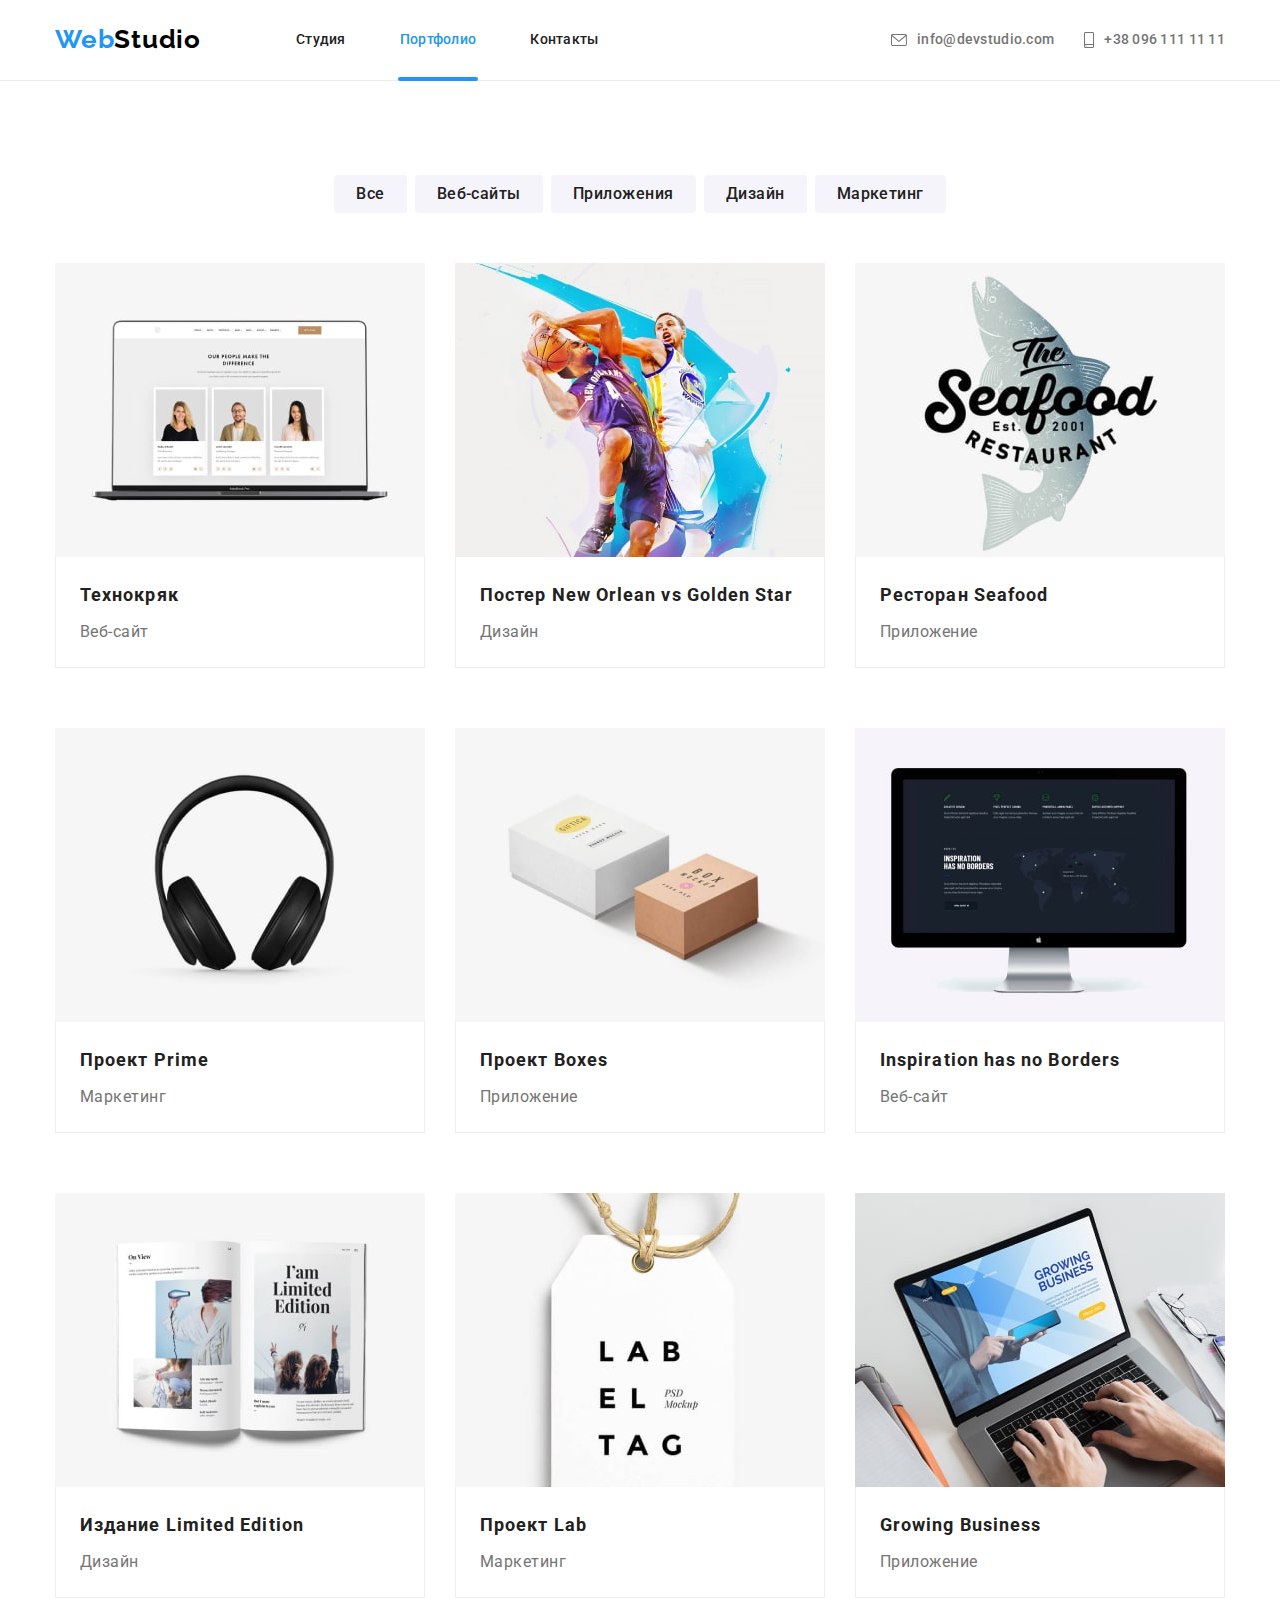
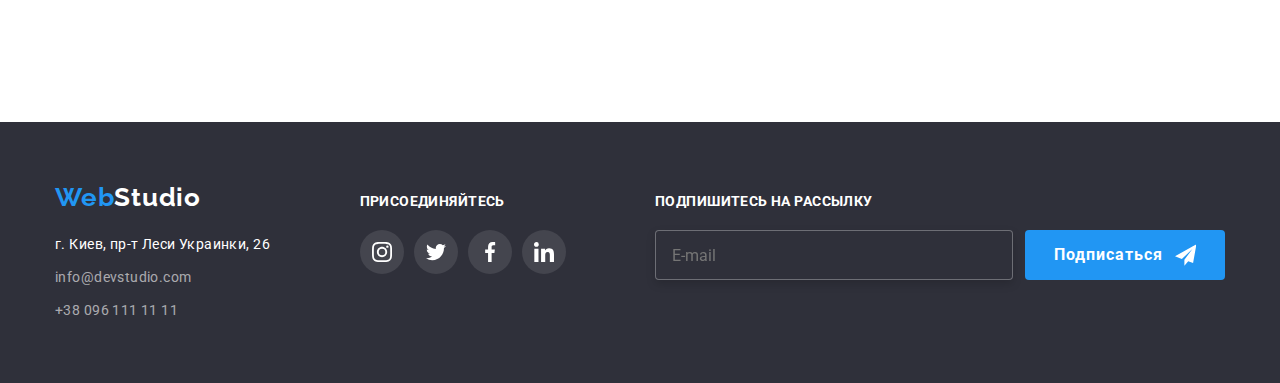
==== commit 7b72c797: "Исправленное Д/З 8 ." ====
--- a/portfolio.html
+++ b/portfolio.html
@@ -91,12 +91,12 @@
               <nav class="mob-menu__navigation">
                 <ul class="mob-menu__list list">
                   <li class="mob-menu__item">
-                    <a href="./index.html" class="mob-menu__link current link"
+                    <a href="./index.html" class="mob-menu__link link"
                       >Студия</a
                     >
                   </li>
                   <li class="mob-menu__item">
-                    <a href="./portfolio.html " class="mob-menu__link link"
+                    <a href="./portfolio.html " class="mob-menu__link current link"
                       >Портфолио</a
                     >
                   </li>
--- a/css/main.min.css
+++ b/css/main.min.css
@@ -1 +1 @@
-p,h1,h2,h3,h4,h5,h6{margin:0}html{-webkit-box-sizing:border-box;box-sizing:border-box}*,*::before,*::after{-webkit-box-sizing:inherit;box-sizing:inherit}body{font-family:"Roboto",sans-serif;background-color:var(--primery-background-color);color:var(--primery-text-color);margin:0}.list{padding:0;margin:0;list-style:none}.link{text-decoration:none}img{display:block;width:100%;max-width:100%;height:auto}.section{padding-top:60px;padding-bottom:60px}@media screen and (min-width: 480px){.section{padding-top:60px;padding-bottom:60px}}@media screen and (min-width: 768px){.section{padding-top:94px;padding-bottom:94px}}.visually-hidden{position:absolute;white-space:nowrap;width:1px;height:1px;overflow:hidden;border:0;padding:0;clip:rect(0 0 0 0);-webkit-clip-path:inset(50%);clip-path:inset(50%);margin:-1px}:root{--primery-text-color: #212121;--text-color-white: #ffffff;--text-color-gray: #757575;--secondary-text-color: rgba(255, 255, 255, 0.6);--accent-color: #2196f3;--primery-background-color: #ffffff;--background-color-section: #2f303a;--primery-background-color-btn: #f5f4fa;--primery-icon-background: #afb1b8;--background-color-overlay: rgba(33, 150, 243, 0.9);--background-color-backdrop: rgba(0, 0, 0, 0.2);--card-set-gap: 30px}.container{width:100%;padding-left:15px;padding-right:15px;margin-left:auto;margin-right:auto}@media screen and (min-width: 480px){.container{width:480px}}@media screen and (min-width: 768px){.container{width:768px}}@media screen and (min-width: 1200px){.container{width:1200px}}.menu-button-open{margin-left:auto;padding-top:10px;border:none;background-color:rgba(0,0,0,0);cursor:pointer;width:40px;height:40px;-webkit-transition-property:fill;transition-property:fill;-webkit-transition-duration:250ms;transition-duration:250ms;-webkit-transition-timing-function:cubic-bezier(0.4, 0, 0.2, 1);transition-timing-function:cubic-bezier(0.4, 0, 0.2, 1)}@media screen and (min-width: 768px){.menu-button-open{display:none}}.header__icon--open{display:block}.menu-button-open:hover .header__icon--open,.menu-button-open:focus .header__icon--open{fill:var(--accent-color)}.mob__menu{position:fixed;background-color:var(--primery-background-color);z-index:1;top:0;left:0;width:100vw;height:100vh;opacity:1;visibility:visible;-webkit-transition-property:opacity,visibility;transition-property:opacity,visibility;-webkit-transition-duration:500ms;transition-duration:500ms;-webkit-transition-timing-function:cubic-bezier(0.4, 0, 0.2, 1);transition-timing-function:cubic-bezier(0.4, 0, 0.2, 1)}@media screen and (min-width: 768px){.mob__menu{display:none}}.mob__menu.is-hidden{opacity:0;pointer-events:none;visibility:hidden}@media screen and (min-width: 768px){.mob__menu.is-hidden{opacity:1;pointer-events:all;visibility:visible}}.mob__menu.is-hidden .mob__menu{-webkit-transform:translateX(100%);transform:translateX(100%)}@media screen and (min-width: 768px){.mob__menu.is-hidden .mob__menu{-webkit-transform:none;transform:none}}.menu-button-close{margin-left:auto;display:-webkit-box;display:-ms-flexbox;display:flex;border:none;background-color:rgba(0,0,0,0);cursor:pointer;-webkit-transition-property:fill;transition-property:fill;-webkit-transition-duration:250ms;transition-duration:250ms;-webkit-transition-timing-function:cubic-bezier(0.4, 0, 0.2, 1);transition-timing-function:cubic-bezier(0.4, 0, 0.2, 1)}@media screen and (min-width: 768px){.menu-button-close{display:none}}.menu-button__icon--close{width:40px;height:40px;-webkit-box-align:center;-ms-flex-align:center;align-items:center;-webkit-box-pack:center;-ms-flex-pack:center;justify-content:center}.menu-button-close:hover .menu-button__icon--close,.menu-button-close:focus .menu-button__icon--close{fill:var(--accent-color)}.mob-menu__container{padding:10px 15px 48px 40px;height:100%;display:-webkit-box;display:-ms-flexbox;display:flex;-webkit-box-orient:vertical;-webkit-box-direction:normal;-ms-flex-direction:column;flex-direction:column;-webkit-box-pack:justify;-ms-flex-pack:justify;justify-content:space-between;position:absolute;top:50%;left:50%;-webkit-transform:translate(-50%, -50%) scale(1) rotate(0);transform:translate(-50%, -50%) scale(1) rotate(0);-webkit-transition-property:min-height,-webkit-transform;transition-property:min-height,-webkit-transform;transition-property:transform,min-height;transition-property:transform,min-height,-webkit-transform;-webkit-transition-duration:500ms;transition-duration:500ms;-webkit-transition-timing-function:cubic-bezier(0.4, 0, 0.2, 1);transition-timing-function:cubic-bezier(0.4, 0, 0.2, 1);border-radius:4px;background-color:var(--primery-background-color)}.mob__menu.is-hidden.is-hidden .mob-menu__container{-webkit-transform:translate(-50%, -50%) scale(0) rotate(-180deg);transform:translate(-50%, -50%) scale(0) rotate(-180deg);min-width:0}.mob-menu__item:not(:last-child){margin-bottom:32px}.mob-menu__link.current,.mob-menu__link{font-weight:500;font-size:40px;line-height:1.18;letter-spacing:.02;color:var(--primery-text-color);text-decoration:none;-webkit-transition-property:color;transition-property:color;-webkit-transition-duration:250ms;transition-duration:250ms;-webkit-transition-timing-function:cubic-bezier(0.4, 0, 0.2, 1);transition-timing-function:cubic-bezier(0.4, 0, 0.2, 1)}.mob-menu__link.current:hover,.mob-menu__link.current:focus,.mob-menu__link:hover,.mob-menu__link:focus{color:var(--accent-color)}.mob-menu__link.current{color:var(--accent-color)}.mob-contacs{margin-bottom:64px}.mob-contacs__item:not(:last-child){margin-bottom:32px}.mob-contacs__mail{font-weight:500;font-size:24px;line-height:1.17;letter-spacing:.02;color:var(--text-color-gray);text-decoration:none}.mob-contacs__tel{font-weight:500;font-size:34px;line-height:1.18;letter-spacing:.02;color:var(--accent-color);text-decoration:none}.mob-socnet__list{display:-webkit-box;display:-ms-flexbox;display:flex;gap:10px}.mob-socnet__item:not(:last-child){padding-right:10px;border-right:1px solid rgba(33,33,33,.2)}.mob-socnet__link{display:block;color:var(--accent-color);font-weight:500;font-size:18px;line-height:1.22;letter-spacing:.02}.button{display:inline-block;font-family:inherit;cursor:pointer;background-color:var(--accent-color);color:var(--primery-text-color);text-align:center;border:none}.button.hero-primery{display:block;margin-right:auto;margin-left:auto;padding:10px 32px;border-radius:4px;-webkit-transition-property:color,background-color,-webkit-box-shadow;transition-property:color,background-color,-webkit-box-shadow;transition-property:color,background-color,box-shadow;transition-property:color,background-color,box-shadow,-webkit-box-shadow;-webkit-transition-duration:250ms;transition-duration:250ms;-webkit-transition-timing-function:cubic-bezier(0.4, 0, 0.2, 1);transition-timing-function:cubic-bezier(0.4, 0, 0.2, 1);font-weight:700;font-size:16px;line-height:1.88;letter-spacing:.06em;-webkit-box-align:center;-ms-flex-align:center;align-items:center;text-align:center;color:var(--text-color-white)}.button.hero-primery:hover,.button.hero-primery:focus{color:var(--primery-text-color);background-color:var(--primery-background-color-btn)}.button.projects-primery,.button.projects-secondary{padding:6px 22px;border-radius:4px;-webkit-transition-property:color,background-color,-webkit-box-shadow;transition-property:color,background-color,-webkit-box-shadow;transition-property:color,background-color,box-shadow;transition-property:color,background-color,box-shadow,-webkit-box-shadow;-webkit-transition-duration:250ms;transition-duration:250ms;-webkit-transition-timing-function:cubic-bezier(0.4, 0, 0.2, 1);transition-timing-function:cubic-bezier(0.4, 0, 0.2, 1);font-weight:500;font-size:16px;line-height:1.62;letter-spacing:.03em;text-align:center;color:var(--primery-text-color);background-color:var(--primery-background-color-btn)}.button.projects-primery:hover,.button.projects-primery:focus{color:var(--text-color-white);background-color:var(--accent-color);-webkit-box-shadow:0px 3px 1px rgba(0,0,0,.1),0px 1px 2px rgba(0,0,0,.08),0px 2px 2px rgba(0,0,0,.12);box-shadow:0px 3px 1px rgba(0,0,0,.1),0px 1px 2px rgba(0,0,0,.08),0px 2px 2px rgba(0,0,0,.12)}.button.projects-secondary:hover,.button.projects-secondary:focus{color:var(--text-color-white);background-color:var(--accent-color);-webkit-box-shadow:0px 3px 1px rgba(0,0,0,.1),0px 1px 2px rgba(0,0,0,.08),0px 2px 2px rgba(0,0,0,.12);box-shadow:0px 3px 1px rgba(0,0,0,.1),0px 1px 2px rgba(0,0,0,.08),0px 2px 2px rgba(0,0,0,.12)}.backdrop{position:fixed;top:0;left:0;width:100%;height:100%;visibility:visible;opacity:1;-webkit-transition-property:opacity,visibility;transition-property:opacity,visibility;-webkit-transition-duration:500ms;transition-duration:500ms;-webkit-transition-timing-function:cubic-bezier(0.4, 0, 0.2, 1);transition-timing-function:cubic-bezier(0.4, 0, 0.2, 1);background-color:var(--background-color-backdrop)}.backdrop.is-hidden{opacity:0;visibility:hidden;pointer-events:none}.modal{position:absolute;top:50%;left:50%;padding:40px;-webkit-transform:translate(-50%, -50%) scale(1) rotate(0);transform:translate(-50%, -50%) scale(1) rotate(0);-webkit-transition-property:min-height,-webkit-transform,-webkit-box-shadow;transition-property:min-height,-webkit-transform,-webkit-box-shadow;transition-property:transform,min-height,box-shadow;transition-property:transform,min-height,box-shadow,-webkit-transform,-webkit-box-shadow;-webkit-transition-duration:500ms;transition-duration:500ms;-webkit-transition-timing-function:cubic-bezier(0.4, 0, 0.2, 1);transition-timing-function:cubic-bezier(0.4, 0, 0.2, 1);border-radius:4px;-webkit-box-shadow:0px 1px 3px rgba(0,0,0,.12),0px 1px 1px rgba(0,0,0,.14),0px 2px 1px rgba(0,0,0,.2);box-shadow:0px 1px 3px rgba(0,0,0,.12),0px 1px 1px rgba(0,0,0,.14),0px 2px 1px rgba(0,0,0,.2);background-color:var(--primery-background-color)}.backdrop.is-hidden .modal{-webkit-transform:translate(-50%, -50%) scale(0) rotate(-180deg);transform:translate(-50%, -50%) scale(0) rotate(-180deg);min-width:0}@media screen and (min-width: 480px){.modal{width:450px;height:609px}}@media screen and (min-width: 1200px){.modal{width:528px;height:581px}}.modal-close{position:absolute;display:-webkit-box;display:-ms-flexbox;display:flex;top:8px;right:8px;padding:0;width:30px;height:30px;border-radius:50%;-webkit-box-align:center;-ms-flex-align:center;align-items:center;-webkit-box-pack:center;-ms-flex-pack:center;justify-content:center;background-color:var(--primery-background-color);border:1px solid rgba(0,0,0,.1);cursor:pointer}.backdrop-icon{width:18px;height:18px;-webkit-box-align:center;-ms-flex-align:center;align-items:center;-webkit-box-pack:center;-ms-flex-pack:center;justify-content:center;-webkit-transition-property:fill;transition-property:fill;-webkit-transition-duration:250ms;transition-duration:250ms;-webkit-transition-timing-function:cubic-bezier(0.4, 0, 0.2, 1);transition-timing-function:cubic-bezier(0.4, 0, 0.2, 1)}.modal-close:hover .backdrop-icon,.modal-close:focus .backdrop-icon{fill:var(--accent-color)}.modal-title{display:block;margin-bottom:12px;font-weight:700;font-size:20px;line-height:1.15;letter-spacing:.03em;text-align:center;color:var(--primery-text-color)}.input-field{margin-bottom:10px}.input-title{display:block;margin-bottom:4px;font-size:12px;line-height:1.17;letter-spacing:.01em;color:var(--text-color-gray)}.input-wrap{position:relative}.form-input{width:100%;height:40px;padding-left:42px;font-size:14px;line-height:1.14;letter-spacing:.01em;border:1px solid rgba(33,33,33,.2);border-radius:4px;color:var(--primery-text-color);outline-color:var(--accent-color);-webkit-transition-property:border;transition-property:border;-webkit-transition-duration:250ms;transition-duration:250ms;-webkit-transition-timing-function:cubic-bezier(0.4, 0, 0.2, 1);transition-timing-function:cubic-bezier(0.4, 0, 0.2, 1)}.form-input:focus{outline-color:var(--accent-color)}.input-icon{position:absolute;left:12px;top:50%;-webkit-transform:translateY(-50%);transform:translateY(-50%);-webkit-transition-property:fill;transition-property:fill;-webkit-transition-duration:250ms;transition-duration:250ms;-webkit-transition-timing-function:cubic-bezier(0.4, 0, 0.2, 1);transition-timing-function:cubic-bezier(0.4, 0, 0.2, 1)}.form-input:focus+.input-icon{fill:var(--accent-color)}.input-comment{margin-bottom:20px}.comment-text{display:block;width:100%;height:120px;padding:12px 16px;resize:none;border:1px solid rgba(33,33,33,.2);border-radius:4px;font-size:12px;line-height:1.17;letter-spacing:.01em;color:var(--primery-text-color)}.comment-text:focus{outline-color:var(--accent-color)}.comment-text::-webkit-input-placeholder{font-size:14px;line-height:1.14;letter-spacing:.01em;color:rgba(117,117,117,.5)}.comment-text::-moz-placeholder{font-size:14px;line-height:1.14;letter-spacing:.01em;color:rgba(117,117,117,.5)}.comment-text:-ms-input-placeholder{font-size:14px;line-height:1.14;letter-spacing:.01em;color:rgba(117,117,117,.5)}.comment-text::-ms-input-placeholder{font-size:14px;line-height:1.14;letter-spacing:.01em;color:rgba(117,117,117,.5)}.comment-text::placeholder{font-size:14px;line-height:1.14;letter-spacing:.01em;color:rgba(117,117,117,.5)}.input-check:checked+.check-text .check-icon{fill:var(--primery-background-color)}.check-text{display:-webkit-box;display:-ms-flexbox;display:flex;-webkit-box-pack:center;-ms-flex-pack:center;justify-content:center;-webkit-box-align:center;-ms-flex-align:center;align-items:center;margin-bottom:30px;font-size:12px;line-height:1.17;letter-spacing:.03em;color:var(--text-color-gray)}@media screen and (min-width: 1200px){.check-text{font-size:14px;line-height:1.71;letter-spacing:.03em}}.check-text span{display:-webkit-box;display:-ms-flexbox;display:flex;-webkit-box-align:center;-ms-flex-align:center;align-items:center;-webkit-box-pack:center;-ms-flex-pack:center;justify-content:center;width:16px;height:15px;border:2px solid #212121;border-radius:2px;margin-right:7px;-webkit-transition-property:background-color,border-color;transition-property:background-color,border-color;-webkit-transition-duration:250ms;transition-duration:250ms;-webkit-transition-timing-function:cubic-bezier(0.4, 0, 0.2, 1);transition-timing-function:cubic-bezier(0.4, 0, 0.2, 1)}.input-check:focus+.check-text span{border-color:var(--accent-color)}.input-check:checked+.check-text span{background-color:var(--accent-color);border-color:var(--accent-color)}.check-icon{fill:rgba(0,0,0,0);-webkit-transition-property:fill;transition-property:fill;-webkit-transition-duration:250ms;transition-duration:250ms;-webkit-transition-timing-function:cubic-bezier(0.4, 0, 0.2, 1);transition-timing-function:cubic-bezier(0.4, 0, 0.2, 1)}.input-contract{margin-left:3px;-webkit-box-align:center;-ms-flex-align:center;align-items:center;-webkit-box-pack:center;-ms-flex-pack:center;justify-content:center;font-family:inherit;-webkit-text-decoration-line:underline;text-decoration-line:underline;color:var(--accent-color)}.input-button{display:-webkit-box;display:-ms-flexbox;display:flex;margin:0 auto;padding:10px 56px;min-width:200px;border-radius:4px;-webkit-transition-property:color,background-color,-webkit-box-shadow;transition-property:color,background-color,-webkit-box-shadow;transition-property:color,background-color,box-shadow;transition-property:color,background-color,box-shadow,-webkit-box-shadow;-webkit-transition-duration:250ms;transition-duration:250ms;-webkit-transition-timing-function:cubic-bezier(0.4, 0, 0.2, 1);transition-timing-function:cubic-bezier(0.4, 0, 0.2, 1);font-weight:700;font-size:16px;line-height:1.88;letter-spacing:.06em;-webkit-box-align:center;-ms-flex-align:center;align-items:center;text-align:center;color:var(--text-color-white)}.button.input-button:hover,.button.input-button:focus{color:var(--text-color-white);background-color:#188ce8;-webkit-box-shadow:0px 4px 4px rgba(0,0,0,.15);box-shadow:0px 4px 4px rgba(0,0,0,.15)}.header{background-color:var(--primery-background-color);border-bottom:1px solid #ececec}.header__page.container{display:-webkit-box;display:-ms-flexbox;display:flex;-webkit-box-pack:justify;-ms-flex-pack:justify;justify-content:space-between}.navigation{display:-webkit-box;display:-ms-flexbox;display:flex}.header__logo{display:-webkit-box;display:-ms-flexbox;display:flex;padding-top:16px;padding-bottom:16px;-webkit-box-align:center;-ms-flex-align:center;align-items:center;color:#000}@media screen and (min-width: 768px){.header__logo{padding-top:26px;padding-bottom:26px;margin-right:88px}}@media screen and (min-width: 1200px){.header__logo{padding-top:24px;padding-bottom:25px;margin-right:93px}}.header__logo,.current{font-family:"Raleway",sans-serif;font-weight:700;font-size:24px;line-height:1.17;letter-spacing:.03em;text-decoration:none}@media screen and (min-width: 1200px){.header__logo,.current{font-weight:700;font-size:26px;line-height:1.19;letter-spacing:.03em}}.current{color:var(--accent-color)}.navigation__list .current{color:var(--accent-color)}.navigation__list{display:none}@media screen and (min-width: 768px){.navigation__list{display:contents;display:-webkit-box;display:-ms-flexbox;display:flex;-webkit-box-pack:justify;-ms-flex-pack:justify;justify-content:space-between;-webkit-column-gap:50px;-moz-column-gap:50px;column-gap:50px}}.navigation__link{position:relative;padding:32px 2px;display:block;-webkit-transition-property:color;transition-property:color;-webkit-transition-duration:250ms;transition-duration:250ms;-webkit-transition-timing-function:cubic-bezier(0.4, 0, 0.2, 1);transition-timing-function:cubic-bezier(0.4, 0, 0.2, 1);font-family:inherit;font-weight:500;font-size:14px;line-height:1.14;letter-spacing:.02em;color:var(--primery-text-color)}.navigation__link:hover,.navigation__link:focus{color:var(--accent-color)}.navigation__link.current::after{content:"";position:absolute;left:0;bottom:-1px;display:block;width:100%;height:4px;border-radius:2px;background-color:currentColor}.header-contacs{display:none}@media screen and (min-width: 768px){.header-contacs{display:-webkit-box;display:-ms-flexbox;display:flex;-webkit-box-orient:vertical;-webkit-box-direction:normal;-ms-flex-direction:column;flex-direction:column;-webkit-box-align:baseline;-ms-flex-align:baseline;align-items:baseline;-webkit-box-pack:center;-ms-flex-pack:center;justify-content:center;gap:10px;padding-top:21px;padding-bottom:21px;margin-left:auto}}@media screen and (min-width: 1200px){.header-contacs{-webkit-box-orient:horizontal;-webkit-box-direction:normal;-ms-flex-direction:row;flex-direction:row;margin-left:auto;-webkit-column-gap:30px;-moz-column-gap:30px;column-gap:30px;-webkit-box-align:center;-ms-flex-align:center;align-items:center}}.contacs__mail,.contacs__tel{display:-webkit-box;display:-ms-flexbox;display:flex;-webkit-box-align:center;-ms-flex-align:center;align-items:center;height:100%;width:100%;font-weight:500;font-size:14px;line-height:1.14;letter-spacing:.02em;font-size:14px;line-height:1.14;letter-spacing:.02em;color:var(--text-color-gray);-webkit-transition-property:color;transition-property:color;-webkit-transition-duration:250ms;transition-duration:250ms;-webkit-transition-timing-function:cubic-bezier(0.4, 0, 0.2, 1);transition-timing-function:cubic-bezier(0.4, 0, 0.2, 1)}.contacs__mail:hover,.contacs__mail:focus{color:var(--accent-color)}.contacs__tel:hover,.contacs__tel:focus{color:var(--accent-color)}.contacs__icon{fill:currentColor;margin-right:10px;-webkit-box-align:center;-ms-flex-align:center;align-items:center}.hero{width:100%;height:400px;background-color:var(--primery-background-color);text-align:center;-webkit-box-align:center;-ms-flex-align:center;align-items:center;margin:0 auto;background-image:-webkit-gradient(linear, left top, left bottom, from(rgba(47, 48, 58, 0.4)), to(rgba(47, 48, 58, 0.4))),url(../images/hero-bg-mod-1x.jpg);background-image:linear-gradient(rgba(47, 48, 58, 0.4), rgba(47, 48, 58, 0.4)),url(../images/hero-bg-mod-1x.jpg);background-repeat:no-repeat;background-size:cover}@media(min-device-pixel-ratio: 2),(-webkit-min-device-pixel-ratio: 2),(min-resolution: 192dpi),(min-resolution: 2dppx){.hero{background-image:-webkit-gradient(linear, left top, left bottom, from(rgba(47, 48, 58, 0.4)), to(rgba(47, 48, 58, 0.4))),url(../images/hero-bg-mod-2x.jpg);background-image:linear-gradient(rgba(47, 48, 58, 0.4), rgba(47, 48, 58, 0.4)),url(../images/hero-bg-mod-2x.jpg)}}@media screen and (min-width: 768px){.hero{max-width:768px;background-image:-webkit-gradient(linear, left top, left bottom, from(rgba(47, 48, 58, 0.4)), to(rgba(47, 48, 58, 0.4))),url(../images/hero-bg-tab-1x.jpg);background-image:linear-gradient(rgba(47, 48, 58, 0.4), rgba(47, 48, 58, 0.4)),url(../images/hero-bg-tab-1x.jpg)}}@media(min-device-pixel-ratio: 2),(-webkit-min-device-pixel-ratio: 2),(min-resolution: 192dpi),(min-resolution: 2dppx){.hero{background-image:-webkit-gradient(linear, left top, left bottom, from(rgba(47, 48, 58, 0.4)), to(rgba(47, 48, 58, 0.4))),url(../images/hero_tab_2x.jpg);background-image:linear-gradient(rgba(47, 48, 58, 0.4), rgba(47, 48, 58, 0.4)),url(../images/hero_tab_2x.jpg)}}@media screen and (min-width: 1200px){.hero{max-width:1600px;height:600px;background-image:-webkit-gradient(linear, left top, left bottom, from(rgba(47, 48, 58, 0.4)), to(rgba(47, 48, 58, 0.4))),url(../images/hero-bg-desk-1x.jpg);background-image:linear-gradient(rgba(47, 48, 58, 0.4), rgba(47, 48, 58, 0.4)),url(../images/hero-bg-desk-1x.jpg)}}@media(min-device-pixel-ratio: 2),(-webkit-min-device-pixel-ratio: 2),(min-resolution: 192dpi),(min-resolution: 2dppx){.hero{background-image:-webkit-gradient(linear, left top, left bottom, from(rgba(47, 48, 58, 0.4)), to(rgba(47, 48, 58, 0.4))),url(../images/hero-desk-2x.jpg);background-image:linear-gradient(rgba(47, 48, 58, 0.4), rgba(47, 48, 58, 0.4)),url(../images/hero-desk-2x.jpg)}}.hero .container{padding:118px 45px;background-repeat:no-repeat;background-position:center;background-size:cover;width:100%}.hero-title{margin-bottom:30px;margin-top:0;margin-left:auto;margin-right:auto;width:100%;font-weight:900;font-size:26px;line-height:1.16;letter-spacing:.06em;text-transform:uppercase;text-align:center;color:var(--text-color-white)}@media screen and (min-width: 768px){.hero-title{max-width:360px}}@media screen and (min-width: 1200px){.hero-title{max-width:696px;font-weight:900;font-size:44px;line-height:1.36;letter-spacing:.06em}}.feature.section{padding-top:60px;padding-bottom:60px}@media screen and (min-width: 1200px){.feature.section{padding-top:94px;padding-bottom:94px}}.feature__list{display:-webkit-box;display:-ms-flexbox;display:flex;-ms-flex-wrap:wrap;flex-wrap:wrap;gap:30px}.feature__item{max-width:450px}@media screen and (min-width: 768px){.feature__item{width:calc((100% - 30px)/2)}}@media screen and (min-width: 1200px){.feature__item{width:calc((100% - 90px)/4)}}.feature__icon{display:-webkit-box;display:-ms-flexbox;display:flex;height:120px;-webkit-box-align:center;-ms-flex-align:center;align-items:center;-webkit-box-pack:center;-ms-flex-pack:center;justify-content:center;border-radius:4px;background-color:var(--primery-background-color-btn)}.feature__quality-icon{width:70px;height:70px}.feature__title{text-align:center;margin-top:30px;margin-bottom:10px;font-weight:700;font-size:14px;line-height:1.14;letter-spacing:.03em;text-transform:uppercase;color:var(--primery-text-color)}@media screen and (min-width: 768px){.feature__title{text-align:start}}.feature__text{font-size:14px;line-height:1.71;letter-spacing:.03em;color:var(--text-color-gray)}@media screen and (min-width: 1200px){.about.section{padding-top:0}}@media screen and (max-width: 1199px){.about.section{display:none}}.about.section .about-title{margin-bottom:50px;-webkit-box-align:center;-ms-flex-align:center;align-items:center;font-weight:700;font-size:36px;line-height:1.16;letter-spacing:.03em;text-align:center;color:var(--primery-text-color)}.about-list{display:-webkit-box;display:-ms-flexbox;display:flex;text-align:center;gap:30px}.about-item{position:relative;width:calc((100% - 60px)/3)}.about-text{position:absolute;display:-webkit-box;display:-ms-flexbox;display:flex;bottom:0;right:0;width:100%;height:70px;-webkit-box-pack:center;-ms-flex-pack:center;justify-content:center;-webkit-box-align:center;-ms-flex-align:center;align-items:center;font-weight:700;font-size:14px;line-height:1.14;letter-spacing:.03em;text-align:center;text-transform:uppercase;color:var(--text-color-white);background:rgba(47,48,58,.8)}.command{background-color:#f5f4fa;text-align:center}.command__title{margin-bottom:30px;font-weight:700;font-size:28px;line-height:1.18;letter-spacing:.03em;text-align:center;color:var(--primery-text-color)}@media screen and (min-width: 1200px){.command__title{margin-bottom:50px;font-weight:700;font-size:36px;line-height:1.16;letter-spacing:.03em}}.command__list{display:-webkit-box;display:-ms-flexbox;display:flex;-ms-flex-wrap:wrap;flex-wrap:wrap;gap:30px}.command__item{width:100%;background:var(--primery-background-color);-webkit-box-shadow:0px 1px 3px rgba(0,0,0,.12),0px 1px 1px rgba(0,0,0,.14),0px 2px 1px rgba(0,0,0,.2);box-shadow:0px 1px 3px rgba(0,0,0,.12),0px 1px 1px rgba(0,0,0,.14),0px 2px 1px rgba(0,0,0,.2);border-radius:0px 0px 4px 4px}@media screen and (min-width: 768px){.command__item{width:calc((100% - 30px)/2)}}@media screen and (min-width: 1200px){.command__item{width:calc((100% - 90px)/4)}}.command__wrap{padding-top:30px;padding-bottom:24px}@media screen and (min-width: 1200px){.command__wrap{padding-bottom:30px}}.command__after-title{margin-top:0;margin-bottom:10px;font-weight:500;font-size:16px;line-height:1.19;letter-spacing:.03em;text-align:center;color:var(--primery-text-color)}.command__text{margin-bottom:16px;text-align:center;font-weight:500;font-size:14px;line-height:1.19;letter-spacing:.03em;color:var(--text-color-gray)}.command__soc{display:-webkit-box;display:-ms-flexbox;display:flex;-webkit-box-pack:center;-ms-flex-pack:center;justify-content:center;gap:10px}.soc__link{width:44px;height:44px;border-radius:50%;display:-webkit-box;display:-ms-flexbox;display:flex;-webkit-box-align:center;-ms-flex-align:center;align-items:center;-webkit-box-pack:center;-ms-flex-pack:center;justify-content:center;-webkit-transition-property:background-color;transition-property:background-color;-webkit-transition-duration:250ms;transition-duration:250ms;-webkit-transition-timing-function:cubic-bezier(0.4, 0, 0.2, 1);transition-timing-function:cubic-bezier(0.4, 0, 0.2, 1);background-color:var(--primery-background-color)}.soc__link:hover,.soc__link:focus{background-color:var(--accent-color)}.soc__icon{fill:var(--primery-icon-background);-webkit-transition-property:fill;transition-property:fill;-webkit-transition-duration:250ms;transition-duration:250ms;-webkit-transition-timing-function:cubic-bezier(0.4, 0, 0.2, 1);transition-timing-function:cubic-bezier(0.4, 0, 0.2, 1)}.soc__link:hover .soc__icon,.soc__link:focus .soc__icon{fill:var(--primery-background-color)}@media screen and (min-width: 1200px){.сlients.section{padding-top:94px;padding-bottom:94px}}.сlients-title{margin-bottom:30px;-webkit-box-align:center;-ms-flex-align:center;align-items:center;font-weight:700;font-size:28px;line-height:1.18;letter-spacing:.03em;text-align:center;color:var(--primery-text-color)}@media screen and (min-width: 1200px){.сlients-title{margin-bottom:50px;font-weight:700;font-size:36px;line-height:1.17;letter-spacing:.03em}}.сlients-list{display:-webkit-box;display:-ms-flexbox;display:flex;-ms-flex-wrap:wrap;flex-wrap:wrap;-webkit-box-pack:center;-ms-flex-pack:center;justify-content:center;gap:30px}.сlients-item{width:calc((100% - 30px)/2);height:92px}@media screen and (min-width: 768px){.сlients-item{width:calc((100% - 60px)/3)}}@media screen and (min-width: 1200px){.сlients-item{width:calc((100% - 150px)/6)}}.clients-link{width:100%;height:100%;border:1px solid #afb1b8;border-radius:4px;display:-webkit-box;display:-ms-flexbox;display:flex;-webkit-box-align:center;-ms-flex-align:center;align-items:center;-webkit-box-pack:center;-ms-flex-pack:center;justify-content:center;fill:var(--accent-color);-webkit-transition-property:border-color;transition-property:border-color;-webkit-transition-duration:250ms;transition-duration:250ms;-webkit-transition-timing-function:cubic-bezier(0.4, 0, 0.2, 1);transition-timing-function:cubic-bezier(0.4, 0, 0.2, 1)}.clients-link:hover,.clients-link:focus{border-color:var(--accent-color)}.clients-icon{width:106px;height:60px;fill:var(--primery-icon-background);-webkit-transition-property:fill;transition-property:fill;-webkit-transition-duration:250ms;transition-duration:250ms;-webkit-transition-timing-function:cubic-bezier(0.4, 0, 0.2, 1);transition-timing-function:cubic-bezier(0.4, 0, 0.2, 1)}.clients-link:hover .clients-icon,.clients-link:focus .clients-icon{fill:var(--accent-color)}.projects.section{padding-top:60px;padding-bottom:60px}@media screen and (min-width: 1200px){.projects.section{padding-top:94px;padding-bottom:94px}}.projects-list{display:-webkit-box;display:-ms-flexbox;display:flex;-ms-flex-wrap:wrap;flex-wrap:wrap;gap:8px 15px;margin-bottom:40px;-webkit-box-orient:horizontal;-webkit-box-direction:normal;-ms-flex-direction:row;flex-direction:row}@media screen and (min-width: 768px){.projects-list{display:-webkit-box;display:-ms-flexbox;display:flex;-webkit-box-pack:center;-ms-flex-pack:center;justify-content:center;margin-bottom:30px;-webkit-column-gap:8px;-moz-column-gap:8px;column-gap:8px}}@media screen and (min-width: 1200px){.projects-list{display:-webkit-box;display:-ms-flexbox;display:flex;-webkit-box-pack:center;-ms-flex-pack:center;justify-content:center;margin-bottom:50px;-webkit-column-gap:8px;-moz-column-gap:8px;column-gap:8px}}.work-list{display:block;width:100%}@media screen and (min-width: 768px){.work-list{display:-webkit-box;display:-ms-flexbox;display:flex;-ms-flex-wrap:wrap;flex-wrap:wrap;gap:30px;-webkit-box-flex:1;-ms-flex-positive:1;flex-grow:1}}@media screen and (min-width: 1200px){.work-list{display:-webkit-box;display:-ms-flexbox;display:flex;gap:30px}}.work-item{width:100%;margin-bottom:30px}@media screen and (min-width: 768px){.work-item{width:calc((100% - 30px)/2);margin-bottom:30px}}@media screen and (min-width: 1200px){.work-item{width:calc((100% - 60px)/3);margin-bottom:30px}}.work-gallery-link{display:-webkit-box;display:-ms-flexbox;display:flex;height:100%;-webkit-box-orient:vertical;-webkit-box-direction:normal;-ms-flex-direction:column;flex-direction:column;-webkit-transition-property:-webkit-box-shadow;transition-property:-webkit-box-shadow;transition-property:box-shadow;transition-property:box-shadow, -webkit-box-shadow;-webkit-transition-duration:250ms;transition-duration:250ms;-webkit-transition-timing-function:cubic-bezier(0.4, 0, 0.2, 1);transition-timing-function:cubic-bezier(0.4, 0, 0.2, 1)}.work-gallery-link:hover,.work-gallery-link:focus{-webkit-box-shadow:0px 1px 1px rgba(0,0,0,.12),0px 4px 4px rgba(0,0,0,.06),1px 4px 6px rgba(0,0,0,.16);box-shadow:0px 1px 1px rgba(0,0,0,.12),0px 4px 4px rgba(0,0,0,.06),1px 4px 6px rgba(0,0,0,.16)}.work-top-wrap{position:relative;overflow:hidden}.work-top-text{position:absolute;top:0;left:0;padding:63px 24px;height:100%;-webkit-transform:translateY(100%);transform:translateY(100%);-webkit-transition-property:-webkit-transform;transition-property:-webkit-transform;transition-property:transform;transition-property:transform, -webkit-transform;-webkit-transition-duration:250ms;transition-duration:250ms;-webkit-transition-timing-function:cubic-bezier(0.4, 0, 0.2, 1);transition-timing-function:cubic-bezier(0.4, 0, 0.2, 1);font-size:18px;line-height:1.56;letter-spacing:.03em;color:var(--text-color-white);background-color:var(--background-color-overlay)}.work-gallery-link:hover .work-top-text{-webkit-transform:translateY(0);transform:translateY(0)}.work-list .work-wrap{padding:20px 24px;border-right:1px solid #eee;border-bottom:1px solid #eee;border-left:1px solid #eee}.work-title{margin-bottom:4px;font-weight:700;font-size:18px;line-height:2;letter-spacing:.06em;color:var(--primery-text-color)}.work-text{font-size:16px;line-height:1.88;letter-spacing:.03em;color:var(--text-color-gray);margin-top:0}.footer{padding-top:60px;padding-bottom:60px;background-color:var(--background-color-section)}@media screen and (min-width: 768px){.footer{margin:0}}.footer-container{display:-webkit-box;display:-ms-flexbox;display:flex;text-align:center;-webkit-box-orient:vertical;-webkit-box-direction:normal;-ms-flex-direction:column;flex-direction:column}@media screen and (min-width: 768px){.footer-container{-webkit-box-orient:horizontal;-webkit-box-direction:normal;-ms-flex-direction:row;flex-direction:row;-ms-flex-wrap:wrap;flex-wrap:wrap;-webkit-box-align:baseline;-ms-flex-align:baseline;align-items:baseline;-ms-flex-pack:distribute;justify-content:space-around}}@media screen and (min-width: 1200px){.footer-container{-webkit-box-align:baseline;-ms-flex-align:baseline;align-items:baseline;-webkit-box-pack:justify;-ms-flex-pack:justify;justify-content:space-between;text-align:start}}.footer-box-first{margin-bottom:60px}@media screen and (min-width: 1200px){.footer-box-first{display:block;margin-bottom:0}}.footer-logo{padding-top:0px;padding-bottom:0px;margin-bottom:20px;-webkit-box-pack:center;-ms-flex-pack:center;justify-content:center;font-family:"Raleway",sans-serif;font-weight:700;font-size:24px;line-height:1.19;letter-spacing:.03em;text-decoration:none;color:var(--text-color-white)}@media screen and (min-width: 1200px){.footer-logo{-webkit-box-pack:start;-ms-flex-pack:start;justify-content:start;font-weight:700;font-size:26px;line-height:1.17;letter-spacing:.03em}}.footer-address{font-style:unset;margin-top:0px}.footer-item:not(:last-child){margin-bottom:8px}@media screen and (min-width: 1200px){.footer-item:not(:last-child){margin-bottom:9px}}.footer-item .aside{font-size:14px;line-height:1.71;letter-spacing:.03em;color:var(--secondary-text-color);-webkit-transition-property:color;transition-property:color;-webkit-transition-duration:250ms;transition-duration:250ms;-webkit-transition-timing-function:cubic-bezier(0.4, 0, 0.2, 1);transition-timing-function:cubic-bezier(0.4, 0, 0.2, 1)}.footer-item .aside:hover,.footer-item .aside:focus{color:var(--accent-color)}.footer-list .footer-map{color:var(--text-color-white)}.footer-box-second{margin-bottom:60px}@media screen and (min-width: 768px){.footer-box-second{display:block;margin-bottom:0}}.footer-text{font-weight:700;font-size:14px;line-height:1.14;letter-spacing:.03em;text-transform:uppercase;margin-bottom:20px;color:var(--text-color-white)}.footer-soc{display:-webkit-box;display:-ms-flexbox;display:flex;-webkit-box-pack:center;-ms-flex-pack:center;justify-content:center;gap:10px}.footer-soc-link{width:44px;height:44px;border-radius:50%;display:-webkit-box;display:-ms-flexbox;display:flex;-webkit-box-align:center;-ms-flex-align:center;align-items:center;-webkit-box-pack:center;-ms-flex-pack:center;justify-content:center;-webkit-transition-property:background-color;transition-property:background-color;-webkit-transition-duration:250ms;transition-duration:250ms;-webkit-transition-timing-function:cubic-bezier(0.4, 0, 0.2, 1);transition-timing-function:cubic-bezier(0.4, 0, 0.2, 1);background-color:rgba(255,255,255,.1)}.footer-soc-link:hover,.footer-soc-link:focus{background-color:var(--accent-color)}.footer-soc-icon{fill:var(--primery-background-color);-webkit-transition-property:fill;transition-property:fill;-webkit-transition-duration:250ms;transition-duration:250ms;-webkit-transition-timing-function:cubic-bezier(0.4, 0, 0.2, 1);transition-timing-function:cubic-bezier(0.4, 0, 0.2, 1)}.footer-soc-link:hover .footer-soc-icon,.footer-soc-link:focus .footer-soc-icon{fill:var(--primery-background-color)}.distribution{display:block}@media screen and (min-width: 768px){.distribution{display:-webkit-box;display:-ms-flexbox;display:flex;-webkit-box-orient:vertical;-webkit-box-direction:normal;-ms-flex-direction:column;flex-direction:column}}@media screen and (min-width: 1200px){.distribution{-webkit-box-pack:center;-ms-flex-pack:center;justify-content:center;-webkit-box-align:start;-ms-flex-align:start;align-items:flex-start;-webkit-box-align:initial;-ms-flex-align:initial;align-items:initial;width:570px;height:86px}}.distribution-text{font-weight:700;font-size:14px;line-height:1.14;letter-spacing:.03em;text-transform:uppercase;color:var(--primery-background-color)}.distribution-form{display:block;margin-top:20px}.distribution-form::-webkit-input-placeholder{font-size:16px;line-height:1.25;letter-spacing:.03em;color:rgba(255,255,255,.6)}.distribution-form::-moz-placeholder{font-size:16px;line-height:1.25;letter-spacing:.03em;color:rgba(255,255,255,.6)}.distribution-form:-ms-input-placeholder{font-size:16px;line-height:1.25;letter-spacing:.03em;color:rgba(255,255,255,.6)}.distribution-form::-ms-input-placeholder{font-size:16px;line-height:1.25;letter-spacing:.03em;color:rgba(255,255,255,.6)}.distribution-form::placeholder{font-size:16px;line-height:1.25;letter-spacing:.03em;color:rgba(255,255,255,.6)}@media screen and (min-width: 768px){.distribution-form{display:-webkit-box;display:-ms-flexbox;display:flex;-ms-flex-wrap:wrap;flex-wrap:wrap;-webkit-box-pack:center;-ms-flex-pack:center;justify-content:center}}@media screen and (min-width: 1200px){.distribution-form{-ms-flex-wrap:nowrap;flex-wrap:nowrap}}.footer-mail-input{width:100%;height:50px;margin-bottom:20px;overflow:hidden;padding:15px 16px;border:1px solid rgba(255,255,255,.3);-webkit-filter:drop-shadow(0px 4px 4px rgba(0, 0, 0, 0.15));filter:drop-shadow(0px 4px 4px rgba(0, 0, 0, 0.15));border-radius:4px;background-color:var(--background-color-section);color:var(--primery-background-color)}@media screen and (min-width: 1200px){.footer-mail-input{margin-right:12px}}.footer-email.button{position:relative;-webkit-box-align:center;-ms-flex-align:center;align-items:center;padding:10px 29px;min-width:200px;height:50px;-webkit-transition-property:color,background-color,-webkit-box-shadow;transition-property:color,background-color,-webkit-box-shadow;transition-property:color,background-color,box-shadow;transition-property:color,background-color,box-shadow,-webkit-box-shadow;-webkit-transition-duration:250ms;transition-duration:250ms;-webkit-transition-timing-function:cubic-bezier(0.4, 0, 0.2, 1);transition-timing-function:cubic-bezier(0.4, 0, 0.2, 1);border-radius:4px;font-weight:700;font-size:16px;line-height:1.88;letter-spacing:.06em;color:var(--text-color-white)}.footer-email.button:hover,.footer-email.button:focus{color:var(--text-color-white);background-color:#188ce8;-webkit-box-shadow:0px 4px 4px rgba(0,0,0,.15);box-shadow:0px 4px 4px rgba(0,0,0,.15)}@media screen and (min-width: 1200px){.footer-email.button{display:-webkit-box;display:-ms-flexbox;display:flex;-webkit-box-align:center;-ms-flex-align:center;align-items:center;-webkit-box-pack:center;-ms-flex-pack:center;justify-content:center}}.footer-letter-icon{margin-left:12px;fill:var(--text-color-white)}/*# sourceMappingURL=main.min.css.map */+p,h1,h2,h3,h4,h5,h6{margin:0}html{-webkit-box-sizing:border-box;box-sizing:border-box}*,*::before,*::after{-webkit-box-sizing:inherit;box-sizing:inherit}body{font-family:"Roboto",sans-serif;background-color:var(--primery-background-color);color:var(--primery-text-color);margin:0}.list{padding:0;margin:0;list-style:none}.link{text-decoration:none}img{display:block;width:100%;max-width:100%;height:auto}.section{padding-top:60px;padding-bottom:60px}@media screen and (min-width: 480px){.section{padding-top:60px;padding-bottom:60px}}@media screen and (min-width: 768px){.section{padding-top:94px;padding-bottom:94px}}.visually-hidden{position:absolute;white-space:nowrap;width:1px;height:1px;overflow:hidden;border:0;padding:0;clip:rect(0 0 0 0);-webkit-clip-path:inset(50%);clip-path:inset(50%);margin:-1px}:root{--primery-text-color: #212121;--text-color-white: #ffffff;--text-color-gray: #757575;--secondary-text-color: rgba(255, 255, 255, 0.6);--accent-color: #2196f3;--primery-background-color: #ffffff;--background-color-section: #2f303a;--primery-background-color-btn: #f5f4fa;--primery-icon-background: #afb1b8;--background-color-overlay: rgba(33, 150, 243, 0.9);--background-color-backdrop: rgba(0, 0, 0, 0.2);--card-set-gap: 30px}.container{width:100%;padding-left:15px;padding-right:15px;margin-left:auto;margin-right:auto}@media screen and (min-width: 480px){.container{width:480px}}@media screen and (min-width: 768px){.container{width:768px}}@media screen and (min-width: 1200px){.container{width:1200px}}.menu-button-open{margin-left:auto;padding-top:10px;border:none;background-color:rgba(0,0,0,0);cursor:pointer;width:40px;height:40px;-webkit-transition-property:fill;transition-property:fill;-webkit-transition-duration:250ms;transition-duration:250ms;-webkit-transition-timing-function:cubic-bezier(0.4, 0, 0.2, 1);transition-timing-function:cubic-bezier(0.4, 0, 0.2, 1)}@media screen and (min-width: 768px){.menu-button-open{display:none}}.header__icon--open{display:block}.menu-button-open:hover .header__icon--open,.menu-button-open:focus .header__icon--open{fill:var(--accent-color)}.mob__menu{position:fixed;background-color:var(--primery-background-color);z-index:1;top:0;left:0;width:100vw;height:100vh;opacity:1;visibility:visible;-webkit-transition-property:opacity,visibility;transition-property:opacity,visibility;-webkit-transition-duration:500ms;transition-duration:500ms;-webkit-transition-timing-function:cubic-bezier(0.4, 0, 0.2, 1);transition-timing-function:cubic-bezier(0.4, 0, 0.2, 1)}@media screen and (min-width: 768px){.mob__menu{display:none}}.mob__menu.is-hidden{opacity:0;pointer-events:none;visibility:hidden}@media screen and (min-width: 768px){.mob__menu.is-hidden{opacity:1;pointer-events:all;visibility:visible}}.mob__menu.is-hidden .mob__menu{-webkit-transform:translateX(100%);transform:translateX(100%)}@media screen and (min-width: 768px){.mob__menu.is-hidden .mob__menu{-webkit-transform:none;transform:none}}.menu-button-close{margin-left:auto;display:-webkit-box;display:-ms-flexbox;display:flex;border:none;background-color:rgba(0,0,0,0);cursor:pointer;-webkit-transition-property:fill;transition-property:fill;-webkit-transition-duration:250ms;transition-duration:250ms;-webkit-transition-timing-function:cubic-bezier(0.4, 0, 0.2, 1);transition-timing-function:cubic-bezier(0.4, 0, 0.2, 1)}@media screen and (min-width: 768px){.menu-button-close{display:none}}.menu-button__icon--close{width:40px;height:40px;-webkit-box-align:center;-ms-flex-align:center;align-items:center;-webkit-box-pack:center;-ms-flex-pack:center;justify-content:center}.menu-button-close:hover .menu-button__icon--close,.menu-button-close:focus .menu-button__icon--close{fill:var(--accent-color)}.mob-menu__container{padding:10px 15px 48px 40px;height:100%;display:-webkit-box;display:-ms-flexbox;display:flex;-webkit-box-orient:vertical;-webkit-box-direction:normal;-ms-flex-direction:column;flex-direction:column;-webkit-box-pack:justify;-ms-flex-pack:justify;justify-content:space-between;position:absolute;top:50%;left:50%;-webkit-transform:translate(-50%, -50%) scale(1) rotate(0);transform:translate(-50%, -50%) scale(1) rotate(0);-webkit-transition-property:min-height,-webkit-transform;transition-property:min-height,-webkit-transform;transition-property:transform,min-height;transition-property:transform,min-height,-webkit-transform;-webkit-transition-duration:500ms;transition-duration:500ms;-webkit-transition-timing-function:cubic-bezier(0.4, 0, 0.2, 1);transition-timing-function:cubic-bezier(0.4, 0, 0.2, 1);border-radius:4px;background-color:var(--primery-background-color)}.mob__menu.is-hidden.is-hidden .mob-menu__container{-webkit-transform:translate(-50%, -50%) scale(0) rotate(-180deg);transform:translate(-50%, -50%) scale(0) rotate(-180deg);min-width:0}.mob-menu__item:not(:last-child){margin-bottom:32px}.mob-menu__link.current,.mob-menu__link{font-weight:500;font-size:40px;line-height:1.18;letter-spacing:.02;color:var(--primery-text-color);text-decoration:none;-webkit-transition-property:color;transition-property:color;-webkit-transition-duration:250ms;transition-duration:250ms;-webkit-transition-timing-function:cubic-bezier(0.4, 0, 0.2, 1);transition-timing-function:cubic-bezier(0.4, 0, 0.2, 1)}.mob-menu__link.current:hover,.mob-menu__link.current:focus,.mob-menu__link:hover,.mob-menu__link:focus{color:var(--accent-color)}.mob-menu__link.current{color:var(--accent-color)}.mob-contacs{margin-bottom:64px}.mob-contacs__item:not(:last-child){margin-bottom:32px}.mob-contacs__mail{font-weight:500;font-size:24px;line-height:1.17;letter-spacing:.02;color:var(--text-color-gray);text-decoration:none}.mob-contacs__tel{font-weight:500;font-size:34px;line-height:1.18;letter-spacing:.02;color:var(--accent-color);text-decoration:none}.mob-socnet__list{display:-webkit-box;display:-ms-flexbox;display:flex;gap:10px}.mob-socnet__item:not(:last-child){padding-right:10px;border-right:1px solid rgba(33,33,33,.2)}.mob-socnet__link{display:block;color:var(--accent-color);font-weight:500;font-size:18px;line-height:1.22;letter-spacing:.02}.button{display:inline-block;font-family:inherit;cursor:pointer;background-color:var(--accent-color);color:var(--primery-text-color);text-align:center;border:none}.button.hero-primery{display:block;margin-right:auto;margin-left:auto;padding:10px 32px;border-radius:4px;-webkit-transition-property:color,background-color,-webkit-box-shadow;transition-property:color,background-color,-webkit-box-shadow;transition-property:color,background-color,box-shadow;transition-property:color,background-color,box-shadow,-webkit-box-shadow;-webkit-transition-duration:250ms;transition-duration:250ms;-webkit-transition-timing-function:cubic-bezier(0.4, 0, 0.2, 1);transition-timing-function:cubic-bezier(0.4, 0, 0.2, 1);font-weight:700;font-size:16px;line-height:1.88;letter-spacing:.06em;-webkit-box-align:center;-ms-flex-align:center;align-items:center;text-align:center;color:var(--text-color-white)}.button.hero-primery:hover,.button.hero-primery:focus{color:var(--primery-text-color);background-color:var(--primery-background-color-btn)}.button.projects-primery,.button.projects-secondary{padding:6px 22px;border-radius:4px;-webkit-transition-property:color,background-color,-webkit-box-shadow;transition-property:color,background-color,-webkit-box-shadow;transition-property:color,background-color,box-shadow;transition-property:color,background-color,box-shadow,-webkit-box-shadow;-webkit-transition-duration:250ms;transition-duration:250ms;-webkit-transition-timing-function:cubic-bezier(0.4, 0, 0.2, 1);transition-timing-function:cubic-bezier(0.4, 0, 0.2, 1);font-weight:500;font-size:16px;line-height:1.62;letter-spacing:.03em;text-align:center;color:var(--primery-text-color);background-color:var(--primery-background-color-btn)}.button.projects-primery:hover,.button.projects-primery:focus{color:var(--text-color-white);background-color:var(--accent-color);-webkit-box-shadow:0px 3px 1px rgba(0,0,0,.1),0px 1px 2px rgba(0,0,0,.08),0px 2px 2px rgba(0,0,0,.12);box-shadow:0px 3px 1px rgba(0,0,0,.1),0px 1px 2px rgba(0,0,0,.08),0px 2px 2px rgba(0,0,0,.12)}.button.projects-secondary:hover,.button.projects-secondary:focus{color:var(--text-color-white);background-color:var(--accent-color);-webkit-box-shadow:0px 3px 1px rgba(0,0,0,.1),0px 1px 2px rgba(0,0,0,.08),0px 2px 2px rgba(0,0,0,.12);box-shadow:0px 3px 1px rgba(0,0,0,.1),0px 1px 2px rgba(0,0,0,.08),0px 2px 2px rgba(0,0,0,.12)}.backdrop{position:fixed;top:0;left:0;width:100%;height:100%;visibility:visible;opacity:1;-webkit-transition-property:opacity,visibility;transition-property:opacity,visibility;-webkit-transition-duration:500ms;transition-duration:500ms;-webkit-transition-timing-function:cubic-bezier(0.4, 0, 0.2, 1);transition-timing-function:cubic-bezier(0.4, 0, 0.2, 1);background-color:var(--background-color-backdrop)}.backdrop.is-hidden{opacity:0;visibility:hidden;pointer-events:none}.modal{position:absolute;top:50%;left:50%;padding:40px;-webkit-transform:translate(-50%, -50%) scale(1) rotate(0);transform:translate(-50%, -50%) scale(1) rotate(0);-webkit-transition-property:min-height,-webkit-transform,-webkit-box-shadow;transition-property:min-height,-webkit-transform,-webkit-box-shadow;transition-property:transform,min-height,box-shadow;transition-property:transform,min-height,box-shadow,-webkit-transform,-webkit-box-shadow;-webkit-transition-duration:500ms;transition-duration:500ms;-webkit-transition-timing-function:cubic-bezier(0.4, 0, 0.2, 1);transition-timing-function:cubic-bezier(0.4, 0, 0.2, 1);border-radius:4px;-webkit-box-shadow:0px 1px 3px rgba(0,0,0,.12),0px 1px 1px rgba(0,0,0,.14),0px 2px 1px rgba(0,0,0,.2);box-shadow:0px 1px 3px rgba(0,0,0,.12),0px 1px 1px rgba(0,0,0,.14),0px 2px 1px rgba(0,0,0,.2);background-color:var(--primery-background-color)}.backdrop.is-hidden .modal{-webkit-transform:translate(-50%, -50%) scale(0) rotate(-180deg);transform:translate(-50%, -50%) scale(0) rotate(-180deg);min-width:0}@media screen and (min-width: 480px){.modal{width:450px;height:609px}}@media screen and (min-width: 1200px){.modal{width:528px;height:581px}}.modal-close{position:absolute;display:-webkit-box;display:-ms-flexbox;display:flex;top:8px;right:8px;padding:0;width:30px;height:30px;border-radius:50%;-webkit-box-align:center;-ms-flex-align:center;align-items:center;-webkit-box-pack:center;-ms-flex-pack:center;justify-content:center;background-color:var(--primery-background-color);border:1px solid rgba(0,0,0,.1);cursor:pointer}.backdrop-icon{width:18px;height:18px;-webkit-box-align:center;-ms-flex-align:center;align-items:center;-webkit-box-pack:center;-ms-flex-pack:center;justify-content:center;-webkit-transition-property:fill;transition-property:fill;-webkit-transition-duration:250ms;transition-duration:250ms;-webkit-transition-timing-function:cubic-bezier(0.4, 0, 0.2, 1);transition-timing-function:cubic-bezier(0.4, 0, 0.2, 1)}.modal-close:hover .backdrop-icon,.modal-close:focus .backdrop-icon{fill:var(--accent-color)}.modal-title{display:block;margin-bottom:12px;font-weight:700;font-size:20px;line-height:1.15;letter-spacing:.03em;text-align:center;color:var(--primery-text-color)}.input-field{margin-bottom:10px}.input-title{display:block;margin-bottom:4px;font-size:12px;line-height:1.17;letter-spacing:.01em;color:var(--text-color-gray)}.input-wrap{position:relative}.form-input{width:100%;height:40px;padding-left:42px;font-size:14px;line-height:1.14;letter-spacing:.01em;border:1px solid rgba(33,33,33,.2);border-radius:4px;color:var(--primery-text-color);outline-color:var(--accent-color);-webkit-transition-property:border;transition-property:border;-webkit-transition-duration:250ms;transition-duration:250ms;-webkit-transition-timing-function:cubic-bezier(0.4, 0, 0.2, 1);transition-timing-function:cubic-bezier(0.4, 0, 0.2, 1)}.form-input:focus{outline-color:var(--accent-color)}.input-icon{position:absolute;left:12px;top:50%;-webkit-transform:translateY(-50%);transform:translateY(-50%);-webkit-transition-property:fill;transition-property:fill;-webkit-transition-duration:250ms;transition-duration:250ms;-webkit-transition-timing-function:cubic-bezier(0.4, 0, 0.2, 1);transition-timing-function:cubic-bezier(0.4, 0, 0.2, 1)}.form-input:focus+.input-icon{fill:var(--accent-color)}.input-comment{margin-bottom:20px}.comment-text{display:block;width:100%;height:120px;padding:12px 16px;resize:none;border:1px solid rgba(33,33,33,.2);border-radius:4px;font-size:12px;line-height:1.17;letter-spacing:.01em;color:var(--primery-text-color)}.comment-text:focus{outline-color:var(--accent-color)}.comment-text::-webkit-input-placeholder{font-size:14px;line-height:1.14;letter-spacing:.01em;color:rgba(117,117,117,.5)}.comment-text::-moz-placeholder{font-size:14px;line-height:1.14;letter-spacing:.01em;color:rgba(117,117,117,.5)}.comment-text:-ms-input-placeholder{font-size:14px;line-height:1.14;letter-spacing:.01em;color:rgba(117,117,117,.5)}.comment-text::-ms-input-placeholder{font-size:14px;line-height:1.14;letter-spacing:.01em;color:rgba(117,117,117,.5)}.comment-text::placeholder{font-size:14px;line-height:1.14;letter-spacing:.01em;color:rgba(117,117,117,.5)}.input-check:checked+.check-text .check-icon{fill:var(--primery-background-color)}.check-text{display:-webkit-box;display:-ms-flexbox;display:flex;-webkit-box-pack:center;-ms-flex-pack:center;justify-content:center;-webkit-box-align:center;-ms-flex-align:center;align-items:center;margin-bottom:30px;font-size:12px;line-height:1.17;letter-spacing:.03em;color:var(--text-color-gray)}@media screen and (min-width: 1200px){.check-text{font-size:14px;line-height:1.71;letter-spacing:.03em}}.check-text span{display:-webkit-box;display:-ms-flexbox;display:flex;-webkit-box-align:center;-ms-flex-align:center;align-items:center;-webkit-box-pack:center;-ms-flex-pack:center;justify-content:center;width:16px;height:15px;border:2px solid #212121;border-radius:2px;margin-right:7px;-webkit-transition-property:background-color,border-color;transition-property:background-color,border-color;-webkit-transition-duration:250ms;transition-duration:250ms;-webkit-transition-timing-function:cubic-bezier(0.4, 0, 0.2, 1);transition-timing-function:cubic-bezier(0.4, 0, 0.2, 1)}.input-check:focus+.check-text span{border-color:var(--accent-color)}.input-check:checked+.check-text span{background-color:var(--accent-color);border-color:var(--accent-color)}.check-icon{fill:rgba(0,0,0,0);-webkit-transition-property:fill;transition-property:fill;-webkit-transition-duration:250ms;transition-duration:250ms;-webkit-transition-timing-function:cubic-bezier(0.4, 0, 0.2, 1);transition-timing-function:cubic-bezier(0.4, 0, 0.2, 1)}.input-contract{margin-left:3px;-webkit-box-align:center;-ms-flex-align:center;align-items:center;-webkit-box-pack:center;-ms-flex-pack:center;justify-content:center;font-family:inherit;-webkit-text-decoration-line:underline;text-decoration-line:underline;color:var(--accent-color)}.input-button{display:-webkit-box;display:-ms-flexbox;display:flex;margin:0 auto;padding:10px 56px;min-width:200px;border-radius:4px;-webkit-transition-property:color,background-color,-webkit-box-shadow;transition-property:color,background-color,-webkit-box-shadow;transition-property:color,background-color,box-shadow;transition-property:color,background-color,box-shadow,-webkit-box-shadow;-webkit-transition-duration:250ms;transition-duration:250ms;-webkit-transition-timing-function:cubic-bezier(0.4, 0, 0.2, 1);transition-timing-function:cubic-bezier(0.4, 0, 0.2, 1);font-weight:700;font-size:16px;line-height:1.88;letter-spacing:.06em;-webkit-box-align:center;-ms-flex-align:center;align-items:center;text-align:center;color:var(--text-color-white)}.button.input-button:hover,.button.input-button:focus{color:var(--text-color-white);background-color:#188ce8;-webkit-box-shadow:0px 4px 4px rgba(0,0,0,.15);box-shadow:0px 4px 4px rgba(0,0,0,.15)}.header{background-color:var(--primery-background-color);border-bottom:1px solid #ececec}.header__page.container{display:-webkit-box;display:-ms-flexbox;display:flex;-webkit-box-pack:justify;-ms-flex-pack:justify;justify-content:space-between}.navigation{display:-webkit-box;display:-ms-flexbox;display:flex}.header__logo{display:-webkit-box;display:-ms-flexbox;display:flex;padding-top:16px;padding-bottom:16px;-webkit-box-align:center;-ms-flex-align:center;align-items:center;color:#000}@media screen and (min-width: 768px){.header__logo{padding-top:26px;padding-bottom:26px;margin-right:88px}}@media screen and (min-width: 1200px){.header__logo{padding-top:24px;padding-bottom:25px;margin-right:93px}}.header__logo,.current{font-family:"Raleway",sans-serif;font-weight:700;font-size:24px;line-height:1.17;letter-spacing:.03em;text-decoration:none}@media screen and (min-width: 1200px){.header__logo,.current{font-weight:700;font-size:26px;line-height:1.19;letter-spacing:.03em}}.current{color:var(--accent-color)}.navigation__list .current{color:var(--accent-color)}.navigation__list{display:none}@media screen and (min-width: 768px){.navigation__list{display:contents;display:-webkit-box;display:-ms-flexbox;display:flex;-webkit-box-pack:justify;-ms-flex-pack:justify;justify-content:space-between;-webkit-column-gap:50px;-moz-column-gap:50px;column-gap:50px}}.navigation__link{position:relative;padding:32px 2px;display:block;-webkit-transition-property:color;transition-property:color;-webkit-transition-duration:250ms;transition-duration:250ms;-webkit-transition-timing-function:cubic-bezier(0.4, 0, 0.2, 1);transition-timing-function:cubic-bezier(0.4, 0, 0.2, 1);font-family:inherit;font-weight:500;font-size:14px;line-height:1.14;letter-spacing:.02em;color:var(--primery-text-color)}.navigation__link:hover,.navigation__link:focus{color:var(--accent-color)}.navigation__link.current::after{content:"";position:absolute;left:0;bottom:-1px;display:block;width:100%;height:4px;border-radius:2px;background-color:currentColor}.header-contacs{display:none}@media screen and (min-width: 768px){.header-contacs{display:-webkit-box;display:-ms-flexbox;display:flex;-webkit-box-orient:vertical;-webkit-box-direction:normal;-ms-flex-direction:column;flex-direction:column;-webkit-box-align:baseline;-ms-flex-align:baseline;align-items:baseline;-webkit-box-pack:center;-ms-flex-pack:center;justify-content:center;gap:10px;padding-top:21px;padding-bottom:21px;margin-left:auto}}@media screen and (min-width: 1200px){.header-contacs{-webkit-box-orient:horizontal;-webkit-box-direction:normal;-ms-flex-direction:row;flex-direction:row;margin-left:auto;-webkit-column-gap:30px;-moz-column-gap:30px;column-gap:30px;-webkit-box-align:center;-ms-flex-align:center;align-items:center}}.contacs__mail,.contacs__tel{display:-webkit-box;display:-ms-flexbox;display:flex;-webkit-box-align:center;-ms-flex-align:center;align-items:center;height:100%;width:100%;font-weight:500;font-size:14px;line-height:1.14;letter-spacing:.02em;font-size:14px;line-height:1.14;letter-spacing:.02em;color:var(--text-color-gray);-webkit-transition-property:color;transition-property:color;-webkit-transition-duration:250ms;transition-duration:250ms;-webkit-transition-timing-function:cubic-bezier(0.4, 0, 0.2, 1);transition-timing-function:cubic-bezier(0.4, 0, 0.2, 1)}.contacs__mail:hover,.contacs__mail:focus{color:var(--accent-color)}.contacs__tel:hover,.contacs__tel:focus{color:var(--accent-color)}.contacs__icon{fill:currentColor;margin-right:10px;-webkit-box-align:center;-ms-flex-align:center;align-items:center}.hero{width:100%;height:400px;background-color:var(--primery-background-color);text-align:center;-webkit-box-align:center;-ms-flex-align:center;align-items:center;margin:0 auto;background-image:-webkit-gradient(linear, left top, left bottom, from(rgba(47, 48, 58, 0.4)), to(rgba(47, 48, 58, 0.4))),url(../images/hero-bg-mod-1x.jpg);background-image:linear-gradient(rgba(47, 48, 58, 0.4), rgba(47, 48, 58, 0.4)),url(../images/hero-bg-mod-1x.jpg);background-repeat:no-repeat;background-size:cover}@media(min-device-pixel-ratio: 2),(-webkit-min-device-pixel-ratio: 2),(min-resolution: 192dpi),(min-resolution: 2dppx){.hero{background-image:-webkit-gradient(linear, left top, left bottom, from(rgba(47, 48, 58, 0.4)), to(rgba(47, 48, 58, 0.4))),url(../images/hero-bg-mod-2x.jpg);background-image:linear-gradient(rgba(47, 48, 58, 0.4), rgba(47, 48, 58, 0.4)),url(../images/hero-bg-mod-2x.jpg)}}@media screen and (min-width: 768px){.hero{max-width:768px;background-image:-webkit-gradient(linear, left top, left bottom, from(rgba(47, 48, 58, 0.4)), to(rgba(47, 48, 58, 0.4))),url(../images/hero-bg-tab-1x.jpg);background-image:linear-gradient(rgba(47, 48, 58, 0.4), rgba(47, 48, 58, 0.4)),url(../images/hero-bg-tab-1x.jpg)}}@media(min-device-pixel-ratio: 2),(-webkit-min-device-pixel-ratio: 2),(min-resolution: 192dpi),(min-resolution: 2dppx){.hero{background-image:-webkit-gradient(linear, left top, left bottom, from(rgba(47, 48, 58, 0.4)), to(rgba(47, 48, 58, 0.4))),url(../images/hero_tab_2x.jpg);background-image:linear-gradient(rgba(47, 48, 58, 0.4), rgba(47, 48, 58, 0.4)),url(../images/hero_tab_2x.jpg)}}@media screen and (min-width: 1200px){.hero{max-width:1600px;height:600px;background-image:-webkit-gradient(linear, left top, left bottom, from(rgba(47, 48, 58, 0.4)), to(rgba(47, 48, 58, 0.4))),url(../images/hero-bg-desk-1x.jpg);background-image:linear-gradient(rgba(47, 48, 58, 0.4), rgba(47, 48, 58, 0.4)),url(../images/hero-bg-desk-1x.jpg)}}@media(min-device-pixel-ratio: 2),(-webkit-min-device-pixel-ratio: 2),(min-resolution: 192dpi),(min-resolution: 2dppx){.hero{background-image:-webkit-gradient(linear, left top, left bottom, from(rgba(47, 48, 58, 0.4)), to(rgba(47, 48, 58, 0.4))),url(../images/hero-desk-2x.jpg);background-image:linear-gradient(rgba(47, 48, 58, 0.4), rgba(47, 48, 58, 0.4)),url(../images/hero-desk-2x.jpg)}}.hero .container{padding:118px 45px;background-repeat:no-repeat;background-position:center;background-size:cover;width:100%}.hero-title{margin-bottom:30px;margin-top:0;margin-left:auto;margin-right:auto;width:100%;font-weight:900;font-size:26px;line-height:1.16;letter-spacing:.06em;text-transform:uppercase;text-align:center;color:var(--text-color-white)}@media screen and (min-width: 768px){.hero-title{max-width:360px}}@media screen and (min-width: 1200px){.hero-title{max-width:696px;font-weight:900;font-size:44px;line-height:1.36;letter-spacing:.06em}}.feature.section{padding-top:60px;padding-bottom:60px}@media screen and (min-width: 1200px){.feature.section{padding-top:94px;padding-bottom:94px}}.feature__list{display:-webkit-box;display:-ms-flexbox;display:flex;-ms-flex-wrap:wrap;flex-wrap:wrap;gap:30px}.feature__item{max-width:450px}@media screen and (min-width: 768px){.feature__item{width:calc((100% - 30px)/2)}}@media screen and (min-width: 1200px){.feature__item{width:calc((100% - 90px)/4)}}.feature__icon{display:-webkit-box;display:-ms-flexbox;display:flex;height:120px;-webkit-box-align:center;-ms-flex-align:center;align-items:center;-webkit-box-pack:center;-ms-flex-pack:center;justify-content:center;border-radius:4px;background-color:var(--primery-background-color-btn)}.feature__quality-icon{width:70px;height:70px}.feature__title{text-align:center;margin-top:30px;margin-bottom:10px;font-weight:700;font-size:14px;line-height:1.14;letter-spacing:.03em;text-transform:uppercase;color:var(--primery-text-color)}@media screen and (min-width: 768px){.feature__title{text-align:start}}.feature__text{font-size:14px;line-height:1.71;letter-spacing:.03em;color:var(--text-color-gray)}@media screen and (min-width: 1200px){.about.section{padding-top:0}}@media screen and (max-width: 1199px){.about.section{display:none}}.about.section .about-title{margin-bottom:50px;-webkit-box-align:center;-ms-flex-align:center;align-items:center;font-weight:700;font-size:36px;line-height:1.16;letter-spacing:.03em;text-align:center;color:var(--primery-text-color)}.about-list{display:-webkit-box;display:-ms-flexbox;display:flex;text-align:center;gap:30px}.about-item{position:relative;width:calc((100% - 60px)/3)}.about-text{position:absolute;display:-webkit-box;display:-ms-flexbox;display:flex;bottom:0;right:0;width:100%;height:70px;-webkit-box-pack:center;-ms-flex-pack:center;justify-content:center;-webkit-box-align:center;-ms-flex-align:center;align-items:center;font-weight:700;font-size:14px;line-height:1.14;letter-spacing:.03em;text-align:center;text-transform:uppercase;color:var(--text-color-white);background:rgba(47,48,58,.8)}.command{background-color:#f5f4fa;text-align:center}.command__title{margin-bottom:30px;font-weight:700;font-size:28px;line-height:1.18;letter-spacing:.03em;text-align:center;color:var(--primery-text-color)}@media screen and (min-width: 1200px){.command__title{margin-bottom:50px;font-weight:700;font-size:36px;line-height:1.16;letter-spacing:.03em}}.command__list{display:-webkit-box;display:-ms-flexbox;display:flex;-ms-flex-wrap:wrap;flex-wrap:wrap;gap:30px}.command__item{width:100%;background:var(--primery-background-color);-webkit-box-shadow:0px 1px 3px rgba(0,0,0,.12),0px 1px 1px rgba(0,0,0,.14),0px 2px 1px rgba(0,0,0,.2);box-shadow:0px 1px 3px rgba(0,0,0,.12),0px 1px 1px rgba(0,0,0,.14),0px 2px 1px rgba(0,0,0,.2);border-radius:0px 0px 4px 4px}@media screen and (min-width: 768px){.command__item{width:calc((100% - 30px)/2)}}@media screen and (min-width: 1200px){.command__item{width:calc((100% - 90px)/4)}}.command__wrap{padding-top:30px;padding-bottom:24px}@media screen and (min-width: 1200px){.command__wrap{padding-bottom:30px}}.command__after-title{margin-top:0;margin-bottom:10px;font-weight:500;font-size:16px;line-height:1.19;letter-spacing:.03em;text-align:center;color:var(--primery-text-color)}.command__text{margin-bottom:16px;text-align:center;font-weight:500;font-size:14px;line-height:1.19;letter-spacing:.03em;color:var(--text-color-gray)}.command__soc{display:-webkit-box;display:-ms-flexbox;display:flex;-webkit-box-pack:center;-ms-flex-pack:center;justify-content:center;gap:10px}.soc__link{width:44px;height:44px;border-radius:50%;display:-webkit-box;display:-ms-flexbox;display:flex;-webkit-box-align:center;-ms-flex-align:center;align-items:center;-webkit-box-pack:center;-ms-flex-pack:center;justify-content:center;-webkit-transition-property:background-color;transition-property:background-color;-webkit-transition-duration:250ms;transition-duration:250ms;-webkit-transition-timing-function:cubic-bezier(0.4, 0, 0.2, 1);transition-timing-function:cubic-bezier(0.4, 0, 0.2, 1);background-color:var(--primery-background-color)}.soc__link:hover,.soc__link:focus{background-color:var(--accent-color)}.soc__icon{fill:var(--primery-icon-background);-webkit-transition-property:fill;transition-property:fill;-webkit-transition-duration:250ms;transition-duration:250ms;-webkit-transition-timing-function:cubic-bezier(0.4, 0, 0.2, 1);transition-timing-function:cubic-bezier(0.4, 0, 0.2, 1)}.soc__link:hover .soc__icon,.soc__link:focus .soc__icon{fill:var(--primery-background-color)}@media screen and (min-width: 1200px){.сlients.section{padding-top:94px;padding-bottom:94px}}.сlients-title{margin-bottom:30px;-webkit-box-align:center;-ms-flex-align:center;align-items:center;font-weight:700;font-size:28px;line-height:1.18;letter-spacing:.03em;text-align:center;color:var(--primery-text-color)}@media screen and (min-width: 1200px){.сlients-title{margin-bottom:50px;font-weight:700;font-size:36px;line-height:1.17;letter-spacing:.03em}}.сlients-list{display:-webkit-box;display:-ms-flexbox;display:flex;-ms-flex-wrap:wrap;flex-wrap:wrap;-webkit-box-pack:center;-ms-flex-pack:center;justify-content:center;gap:30px}.сlients-item{width:calc((100% - 30px)/2);height:92px}@media screen and (min-width: 768px){.сlients-item{width:calc((100% - 60px)/3)}}@media screen and (min-width: 1200px){.сlients-item{width:calc((100% - 150px)/6)}}.clients-link{width:100%;height:100%;border:1px solid #afb1b8;border-radius:4px;display:-webkit-box;display:-ms-flexbox;display:flex;-webkit-box-align:center;-ms-flex-align:center;align-items:center;-webkit-box-pack:center;-ms-flex-pack:center;justify-content:center;fill:var(--accent-color);-webkit-transition-property:border-color;transition-property:border-color;-webkit-transition-duration:250ms;transition-duration:250ms;-webkit-transition-timing-function:cubic-bezier(0.4, 0, 0.2, 1);transition-timing-function:cubic-bezier(0.4, 0, 0.2, 1)}.clients-link:hover,.clients-link:focus{border-color:var(--accent-color)}.clients-icon{width:106px;height:60px;fill:var(--primery-icon-background);-webkit-transition-property:fill;transition-property:fill;-webkit-transition-duration:250ms;transition-duration:250ms;-webkit-transition-timing-function:cubic-bezier(0.4, 0, 0.2, 1);transition-timing-function:cubic-bezier(0.4, 0, 0.2, 1)}.clients-link:hover .clients-icon,.clients-link:focus .clients-icon{fill:var(--accent-color)}.projects.section{padding-top:60px;padding-bottom:60px}@media screen and (min-width: 1200px){.projects.section{padding-top:94px;padding-bottom:94px}}.projects-list{display:-webkit-box;display:-ms-flexbox;display:flex;-ms-flex-wrap:wrap;flex-wrap:wrap;gap:8px 15px;margin-bottom:40px;-webkit-box-orient:horizontal;-webkit-box-direction:normal;-ms-flex-direction:row;flex-direction:row}@media screen and (min-width: 768px){.projects-list{display:-webkit-box;display:-ms-flexbox;display:flex;-webkit-box-pack:center;-ms-flex-pack:center;justify-content:center;margin-bottom:30px;-webkit-column-gap:8px;-moz-column-gap:8px;column-gap:8px}}@media screen and (min-width: 1200px){.projects-list{display:-webkit-box;display:-ms-flexbox;display:flex;-webkit-box-pack:center;-ms-flex-pack:center;justify-content:center;margin-bottom:50px;-webkit-column-gap:8px;-moz-column-gap:8px;column-gap:8px}}.work-list{display:block;width:100%}@media screen and (min-width: 768px){.work-list{display:-webkit-box;display:-ms-flexbox;display:flex;-ms-flex-wrap:wrap;flex-wrap:wrap;gap:30px;-webkit-box-flex:1;-ms-flex-positive:1;flex-grow:1}}@media screen and (min-width: 1200px){.work-list{display:-webkit-box;display:-ms-flexbox;display:flex;gap:30px}}.work-item{width:100%;margin-bottom:30px}@media screen and (min-width: 768px){.work-item{width:calc((100% - 30px)/2);margin-bottom:30px}}@media screen and (min-width: 1200px){.work-item{width:calc((100% - 60px)/3);margin-bottom:30px}}.work-gallery-link{display:-webkit-box;display:-ms-flexbox;display:flex;height:100%;-webkit-box-orient:vertical;-webkit-box-direction:normal;-ms-flex-direction:column;flex-direction:column;-webkit-transition-property:-webkit-box-shadow;transition-property:-webkit-box-shadow;transition-property:box-shadow;transition-property:box-shadow, -webkit-box-shadow;-webkit-transition-duration:250ms;transition-duration:250ms;-webkit-transition-timing-function:cubic-bezier(0.4, 0, 0.2, 1);transition-timing-function:cubic-bezier(0.4, 0, 0.2, 1)}.work-gallery-link:hover,.work-gallery-link:focus{-webkit-box-shadow:0px 1px 1px rgba(0,0,0,.12),0px 4px 4px rgba(0,0,0,.06),1px 4px 6px rgba(0,0,0,.16);box-shadow:0px 1px 1px rgba(0,0,0,.12),0px 4px 4px rgba(0,0,0,.06),1px 4px 6px rgba(0,0,0,.16)}.work-top-wrap{position:relative;overflow:hidden}.work-top-text{position:absolute;top:0;left:0;padding:63px 24px;height:100%;-webkit-transform:translateY(100%);transform:translateY(100%);-webkit-transition-property:-webkit-transform;transition-property:-webkit-transform;transition-property:transform;transition-property:transform, -webkit-transform;-webkit-transition-duration:250ms;transition-duration:250ms;-webkit-transition-timing-function:cubic-bezier(0.4, 0, 0.2, 1);transition-timing-function:cubic-bezier(0.4, 0, 0.2, 1);font-size:18px;line-height:1.56;letter-spacing:.03em;color:var(--text-color-white);background-color:var(--background-color-overlay)}.work-gallery-link:hover .work-top-text{-webkit-transform:translateY(0);transform:translateY(0)}.work-list .work-wrap{padding:20px 24px;border-right:1px solid #eee;border-bottom:1px solid #eee;border-left:1px solid #eee}.work-title{margin-bottom:4px;font-weight:700;font-size:18px;line-height:2;letter-spacing:.06em;color:var(--primery-text-color)}.work-text{font-size:16px;line-height:1.88;letter-spacing:.03em;color:var(--text-color-gray);margin-top:0}.footer{padding-top:60px;padding-bottom:60px;background-color:var(--background-color-section)}@media screen and (min-width: 768px){.footer{margin:0}}.footer-container{display:-webkit-box;display:-ms-flexbox;display:flex;text-align:center;-webkit-box-orient:vertical;-webkit-box-direction:normal;-ms-flex-direction:column;flex-direction:column}@media screen and (min-width: 768px){.footer-container{-webkit-box-orient:horizontal;-webkit-box-direction:normal;-ms-flex-direction:row;flex-direction:row;-ms-flex-wrap:wrap;flex-wrap:wrap;-webkit-box-align:baseline;-ms-flex-align:baseline;align-items:baseline;-ms-flex-pack:distribute;justify-content:space-around}}@media screen and (min-width: 1200px){.footer-container{-webkit-box-align:baseline;-ms-flex-align:baseline;align-items:baseline;-webkit-box-pack:justify;-ms-flex-pack:justify;justify-content:space-between;text-align:start}}.footer-box-first{margin-bottom:60px}@media screen and (min-width: 1200px){.footer-box-first{display:block;margin-bottom:0}}.footer-logo{display:inline-block;padding-top:0px;padding-bottom:0px;margin-bottom:20px;-webkit-box-pack:center;-ms-flex-pack:center;justify-content:center;font-family:"Raleway",sans-serif;font-weight:700;font-size:24px;line-height:1.19;letter-spacing:.03em;text-decoration:none;color:var(--text-color-white)}@media screen and (min-width: 1200px){.footer-logo{-webkit-box-pack:start;-ms-flex-pack:start;justify-content:start;font-weight:700;font-size:26px;line-height:1.17;letter-spacing:.03em}}.footer-address{font-style:unset;margin-top:0px}.footer-item:not(:last-child){margin-bottom:8px}@media screen and (min-width: 1200px){.footer-item:not(:last-child){margin-bottom:9px}}.footer-item .aside{font-size:14px;line-height:1.71;letter-spacing:.03em;color:var(--secondary-text-color);-webkit-transition-property:color;transition-property:color;-webkit-transition-duration:250ms;transition-duration:250ms;-webkit-transition-timing-function:cubic-bezier(0.4, 0, 0.2, 1);transition-timing-function:cubic-bezier(0.4, 0, 0.2, 1)}.footer-item .aside:hover,.footer-item .aside:focus{color:var(--accent-color)}.footer-list .footer-map{color:var(--text-color-white)}.footer-box-second{margin-bottom:60px}@media screen and (min-width: 768px){.footer-box-second{display:block;margin-bottom:0}}.footer-text{font-weight:700;font-size:14px;line-height:1.14;letter-spacing:.03em;text-transform:uppercase;margin-bottom:20px;color:var(--text-color-white)}.footer-soc{display:-webkit-box;display:-ms-flexbox;display:flex;-webkit-box-pack:center;-ms-flex-pack:center;justify-content:center;gap:10px}.footer-soc-link{width:44px;height:44px;border-radius:50%;display:-webkit-box;display:-ms-flexbox;display:flex;-webkit-box-align:center;-ms-flex-align:center;align-items:center;-webkit-box-pack:center;-ms-flex-pack:center;justify-content:center;-webkit-transition-property:background-color;transition-property:background-color;-webkit-transition-duration:250ms;transition-duration:250ms;-webkit-transition-timing-function:cubic-bezier(0.4, 0, 0.2, 1);transition-timing-function:cubic-bezier(0.4, 0, 0.2, 1);background-color:rgba(255,255,255,.1)}.footer-soc-link:hover,.footer-soc-link:focus{background-color:var(--accent-color)}.footer-soc-icon{fill:var(--primery-background-color);-webkit-transition-property:fill;transition-property:fill;-webkit-transition-duration:250ms;transition-duration:250ms;-webkit-transition-timing-function:cubic-bezier(0.4, 0, 0.2, 1);transition-timing-function:cubic-bezier(0.4, 0, 0.2, 1)}.footer-soc-link:hover .footer-soc-icon,.footer-soc-link:focus .footer-soc-icon{fill:var(--primery-background-color)}.distribution{display:block}@media screen and (min-width: 768px){.distribution{display:-webkit-box;display:-ms-flexbox;display:flex;-webkit-box-orient:vertical;-webkit-box-direction:normal;-ms-flex-direction:column;flex-direction:column}}@media screen and (min-width: 1200px){.distribution{-webkit-box-pack:center;-ms-flex-pack:center;justify-content:center;-webkit-box-align:start;-ms-flex-align:start;align-items:flex-start;-webkit-box-align:initial;-ms-flex-align:initial;align-items:initial;width:570px;height:86px}}.distribution-text{font-weight:700;font-size:14px;line-height:1.14;letter-spacing:.03em;text-transform:uppercase;color:var(--primery-background-color)}.distribution-form{display:block;margin-top:20px}.distribution-form::-webkit-input-placeholder{font-size:16px;line-height:1.25;letter-spacing:.03em;color:rgba(255,255,255,.6)}.distribution-form::-moz-placeholder{font-size:16px;line-height:1.25;letter-spacing:.03em;color:rgba(255,255,255,.6)}.distribution-form:-ms-input-placeholder{font-size:16px;line-height:1.25;letter-spacing:.03em;color:rgba(255,255,255,.6)}.distribution-form::-ms-input-placeholder{font-size:16px;line-height:1.25;letter-spacing:.03em;color:rgba(255,255,255,.6)}.distribution-form::placeholder{font-size:16px;line-height:1.25;letter-spacing:.03em;color:rgba(255,255,255,.6)}@media screen and (min-width: 768px){.distribution-form{display:-webkit-box;display:-ms-flexbox;display:flex;-ms-flex-wrap:wrap;flex-wrap:wrap;-webkit-box-pack:center;-ms-flex-pack:center;justify-content:center}}@media screen and (min-width: 1200px){.distribution-form{-ms-flex-wrap:nowrap;flex-wrap:nowrap}}.footer-mail-input{width:100%;height:50px;margin-bottom:20px;overflow:hidden;padding:15px 16px;border:1px solid rgba(255,255,255,.3);-webkit-filter:drop-shadow(0px 4px 4px rgba(0, 0, 0, 0.15));filter:drop-shadow(0px 4px 4px rgba(0, 0, 0, 0.15));border-radius:4px;background-color:var(--background-color-section);color:var(--primery-background-color)}@media screen and (min-width: 1200px){.footer-mail-input{margin-right:12px}}.footer-email.button{position:relative;-webkit-box-align:center;-ms-flex-align:center;align-items:center;padding:10px 29px;min-width:200px;height:50px;-webkit-transition-property:color,background-color,-webkit-box-shadow;transition-property:color,background-color,-webkit-box-shadow;transition-property:color,background-color,box-shadow;transition-property:color,background-color,box-shadow,-webkit-box-shadow;-webkit-transition-duration:250ms;transition-duration:250ms;-webkit-transition-timing-function:cubic-bezier(0.4, 0, 0.2, 1);transition-timing-function:cubic-bezier(0.4, 0, 0.2, 1);border-radius:4px;font-weight:700;font-size:16px;line-height:1.88;letter-spacing:.06em;color:var(--text-color-white)}.footer-email.button:hover,.footer-email.button:focus{color:var(--text-color-white);background-color:#188ce8;-webkit-box-shadow:0px 4px 4px rgba(0,0,0,.15);box-shadow:0px 4px 4px rgba(0,0,0,.15)}@media screen and (min-width: 1200px){.footer-email.button{display:-webkit-box;display:-ms-flexbox;display:flex;-webkit-box-align:center;-ms-flex-align:center;align-items:center;-webkit-box-pack:center;-ms-flex-pack:center;justify-content:center}}.footer-letter-icon{margin-left:12px;fill:var(--text-color-white)}/*# sourceMappingURL=main.min.css.map */